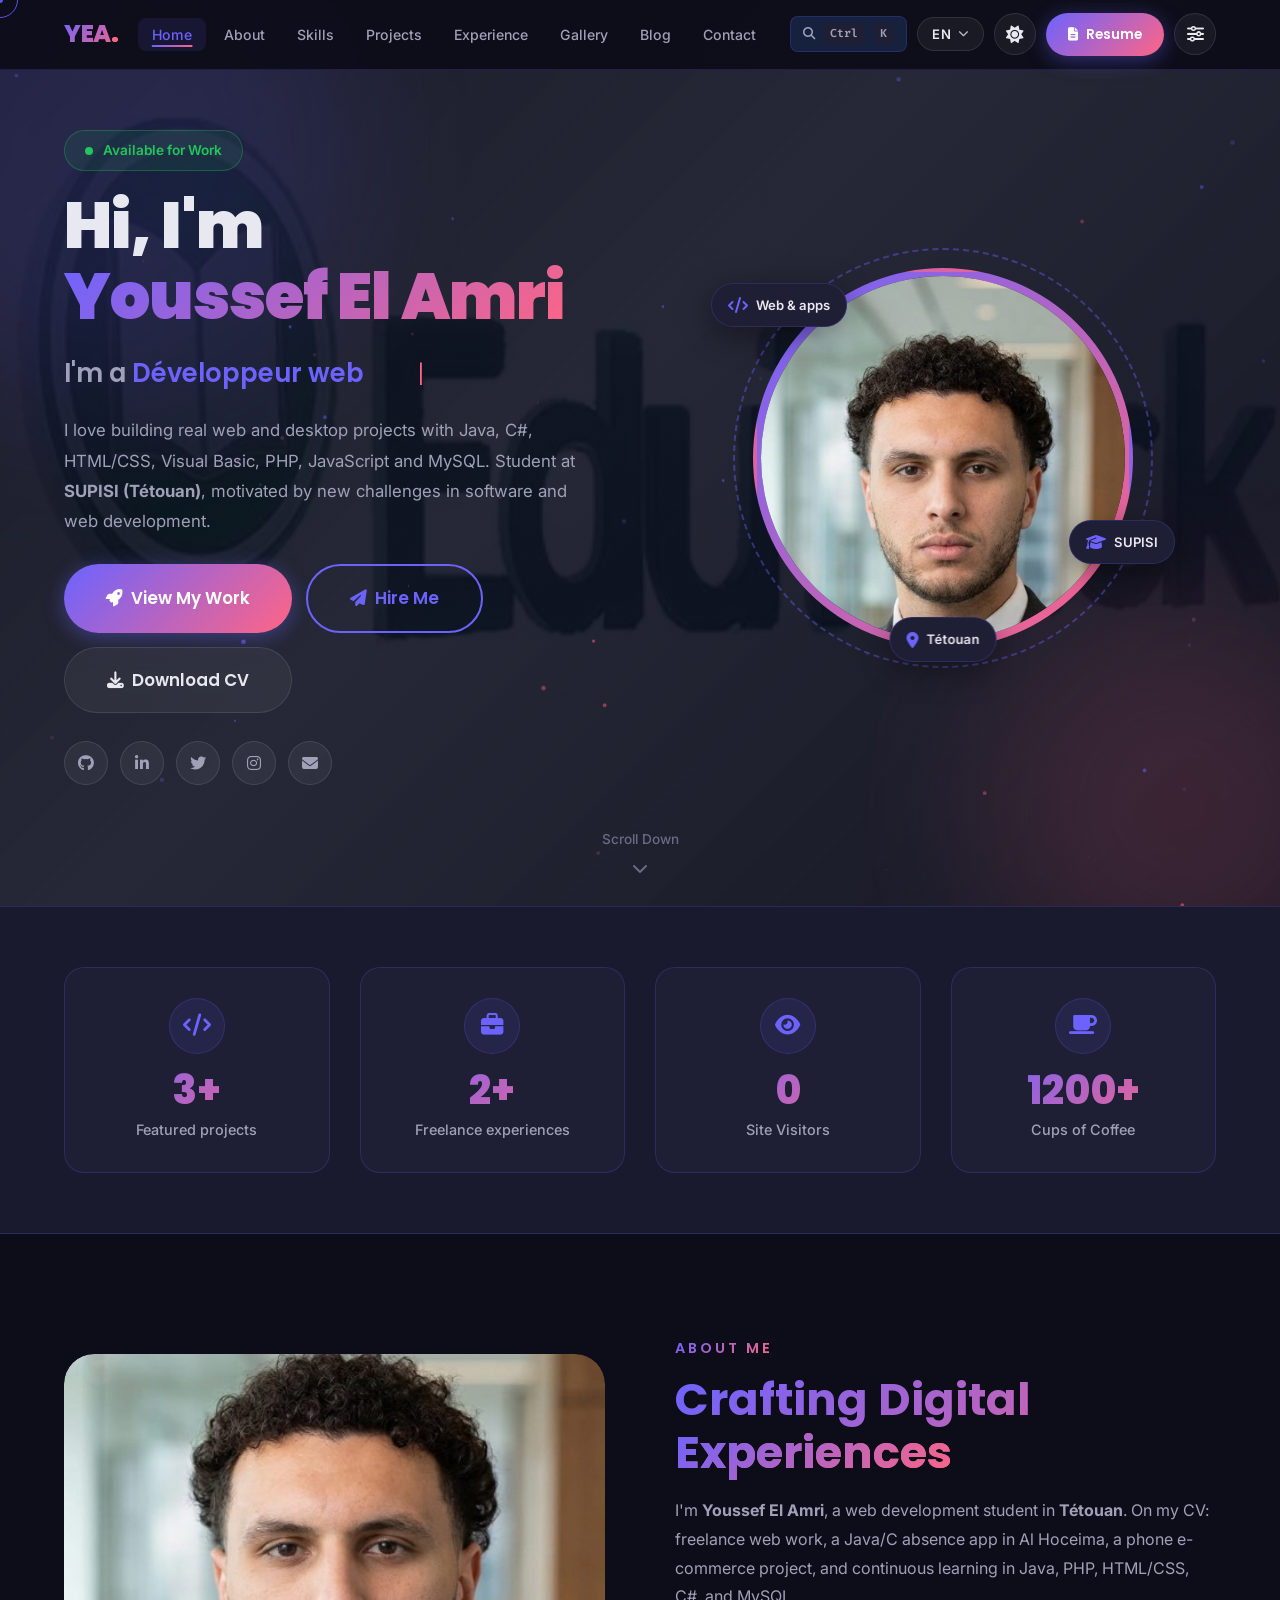
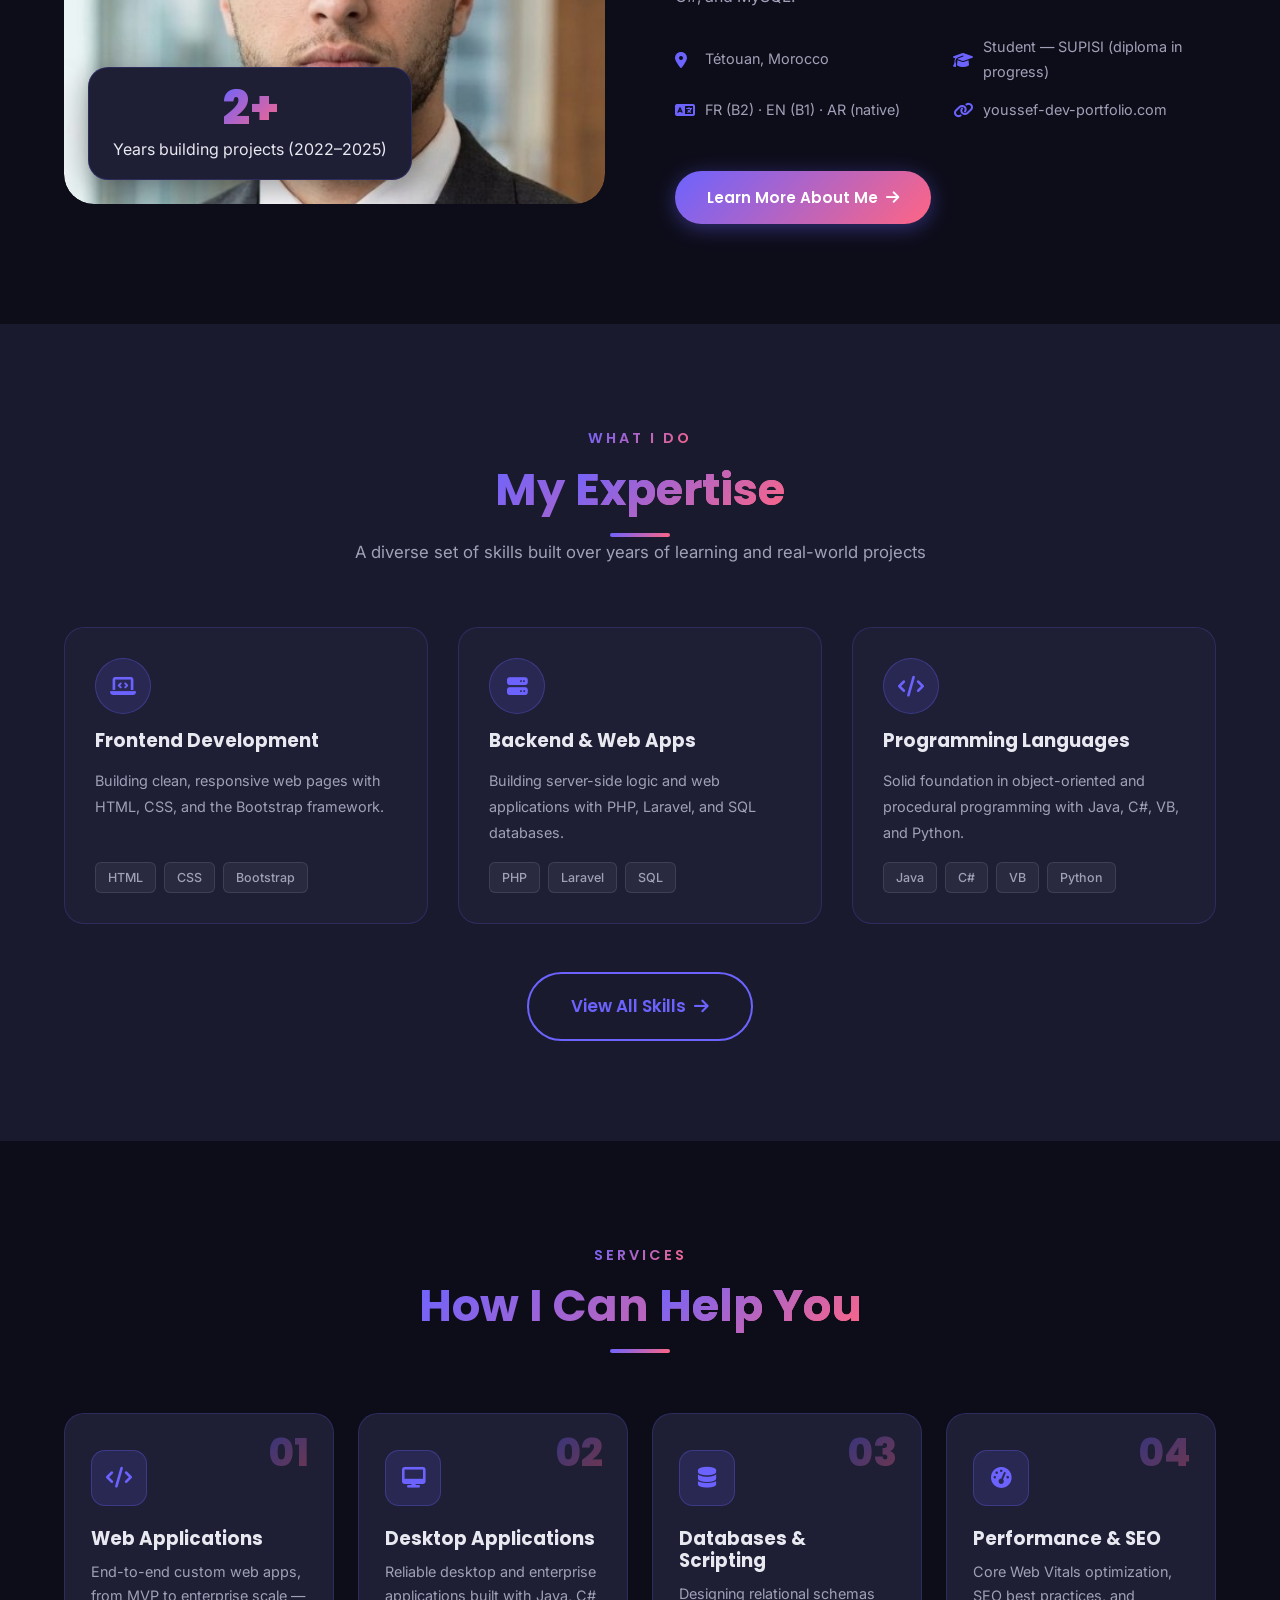
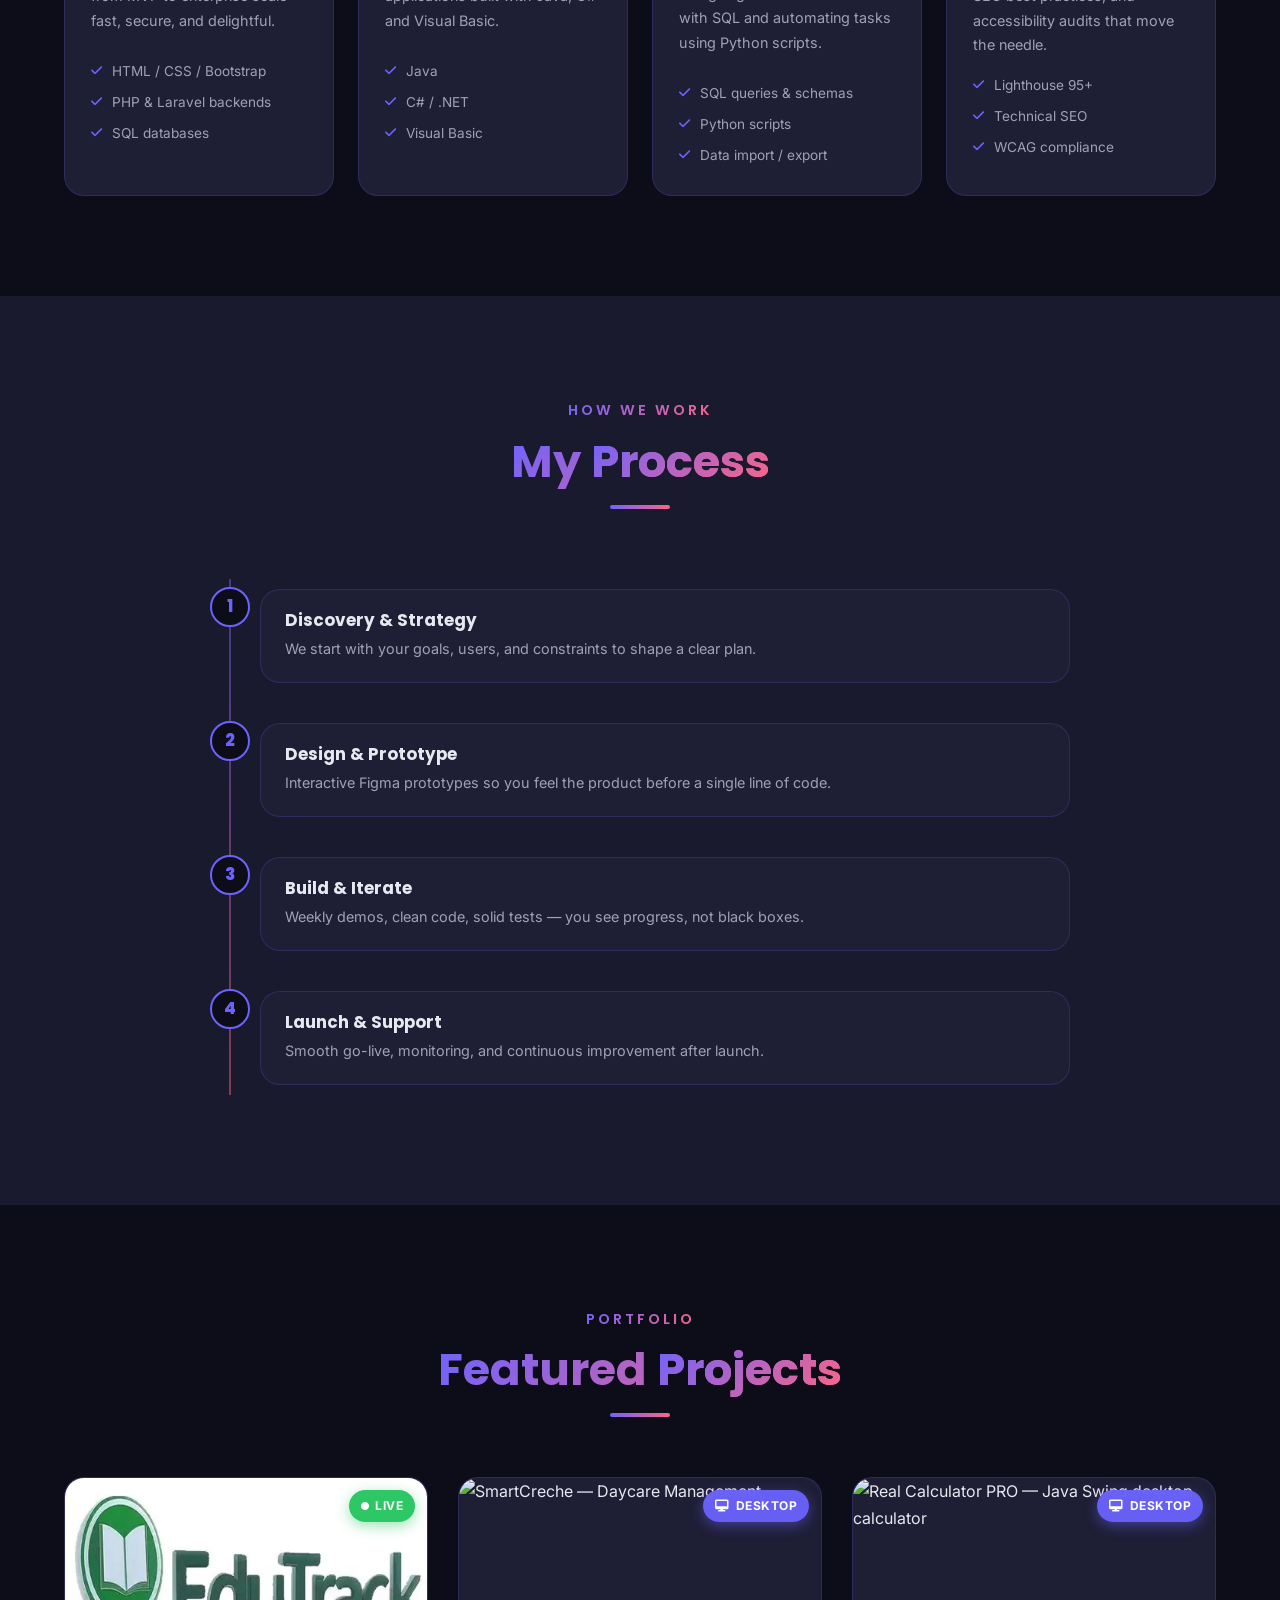
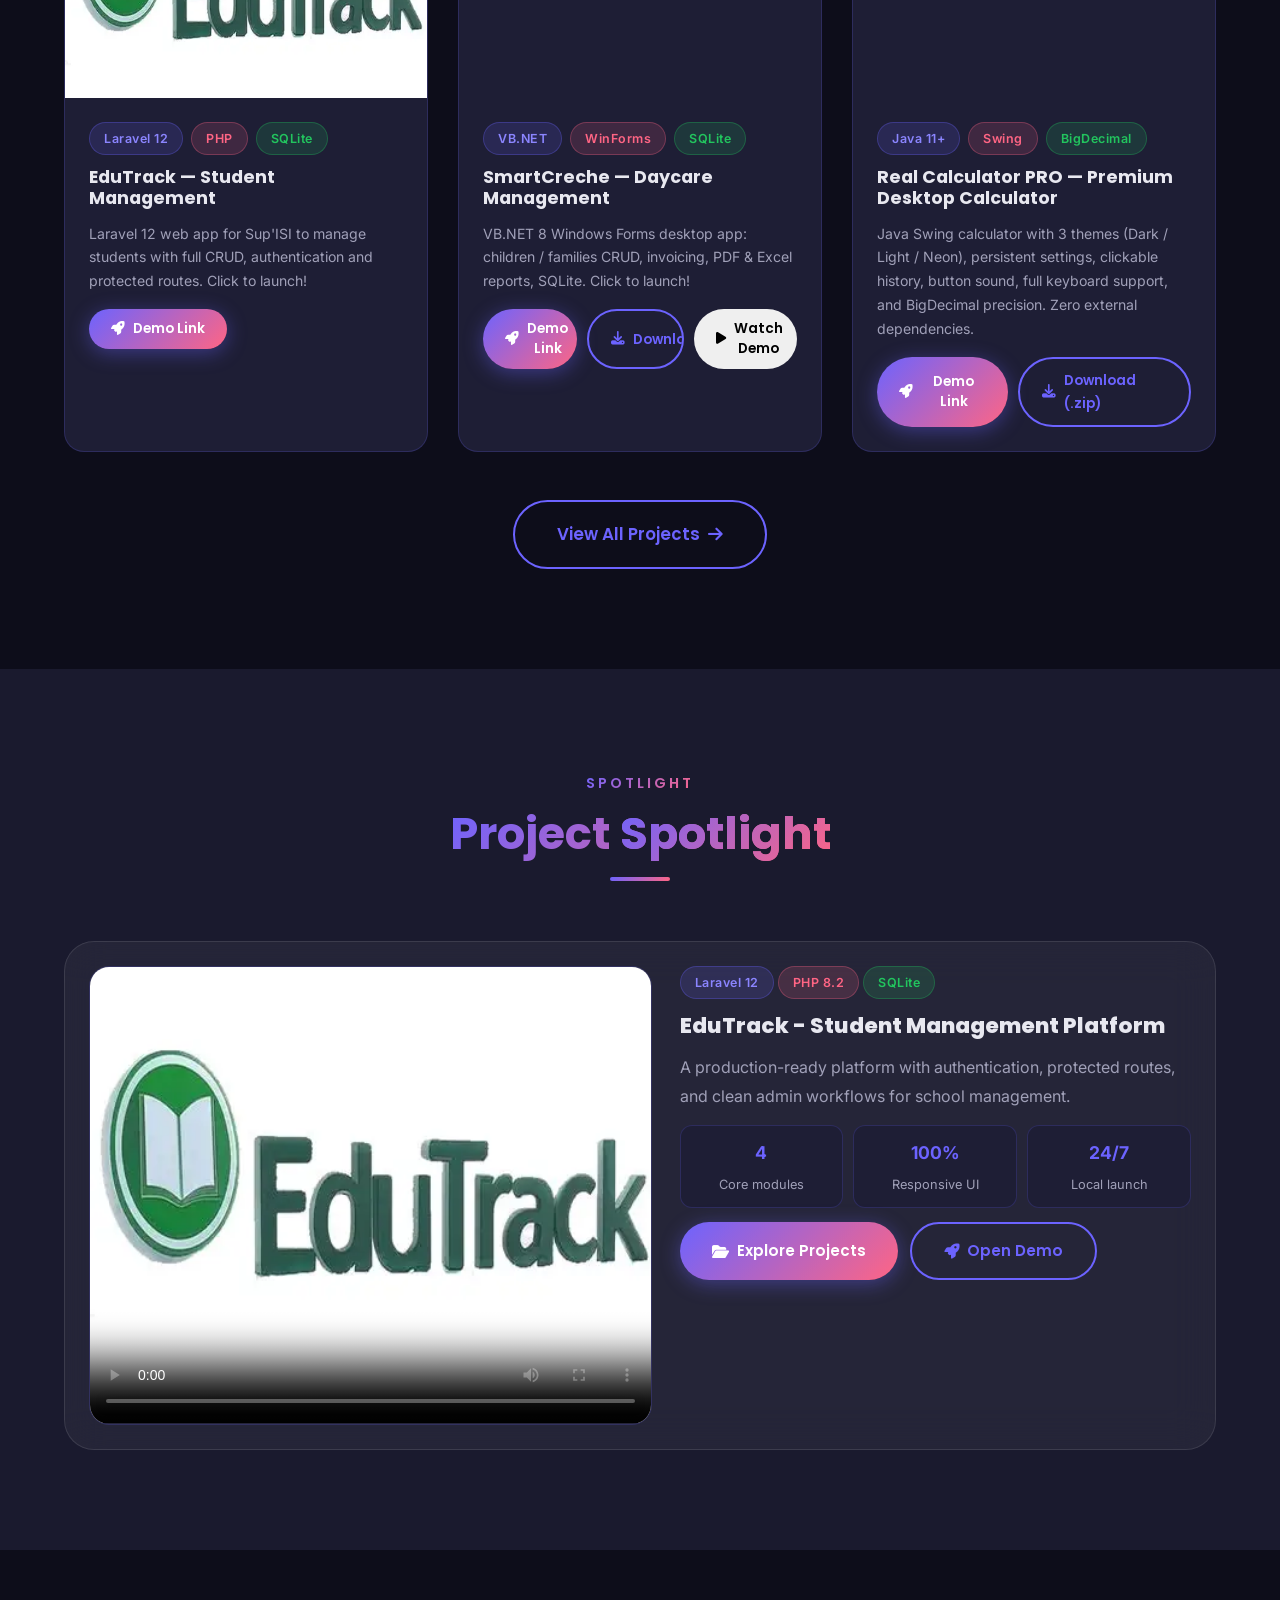
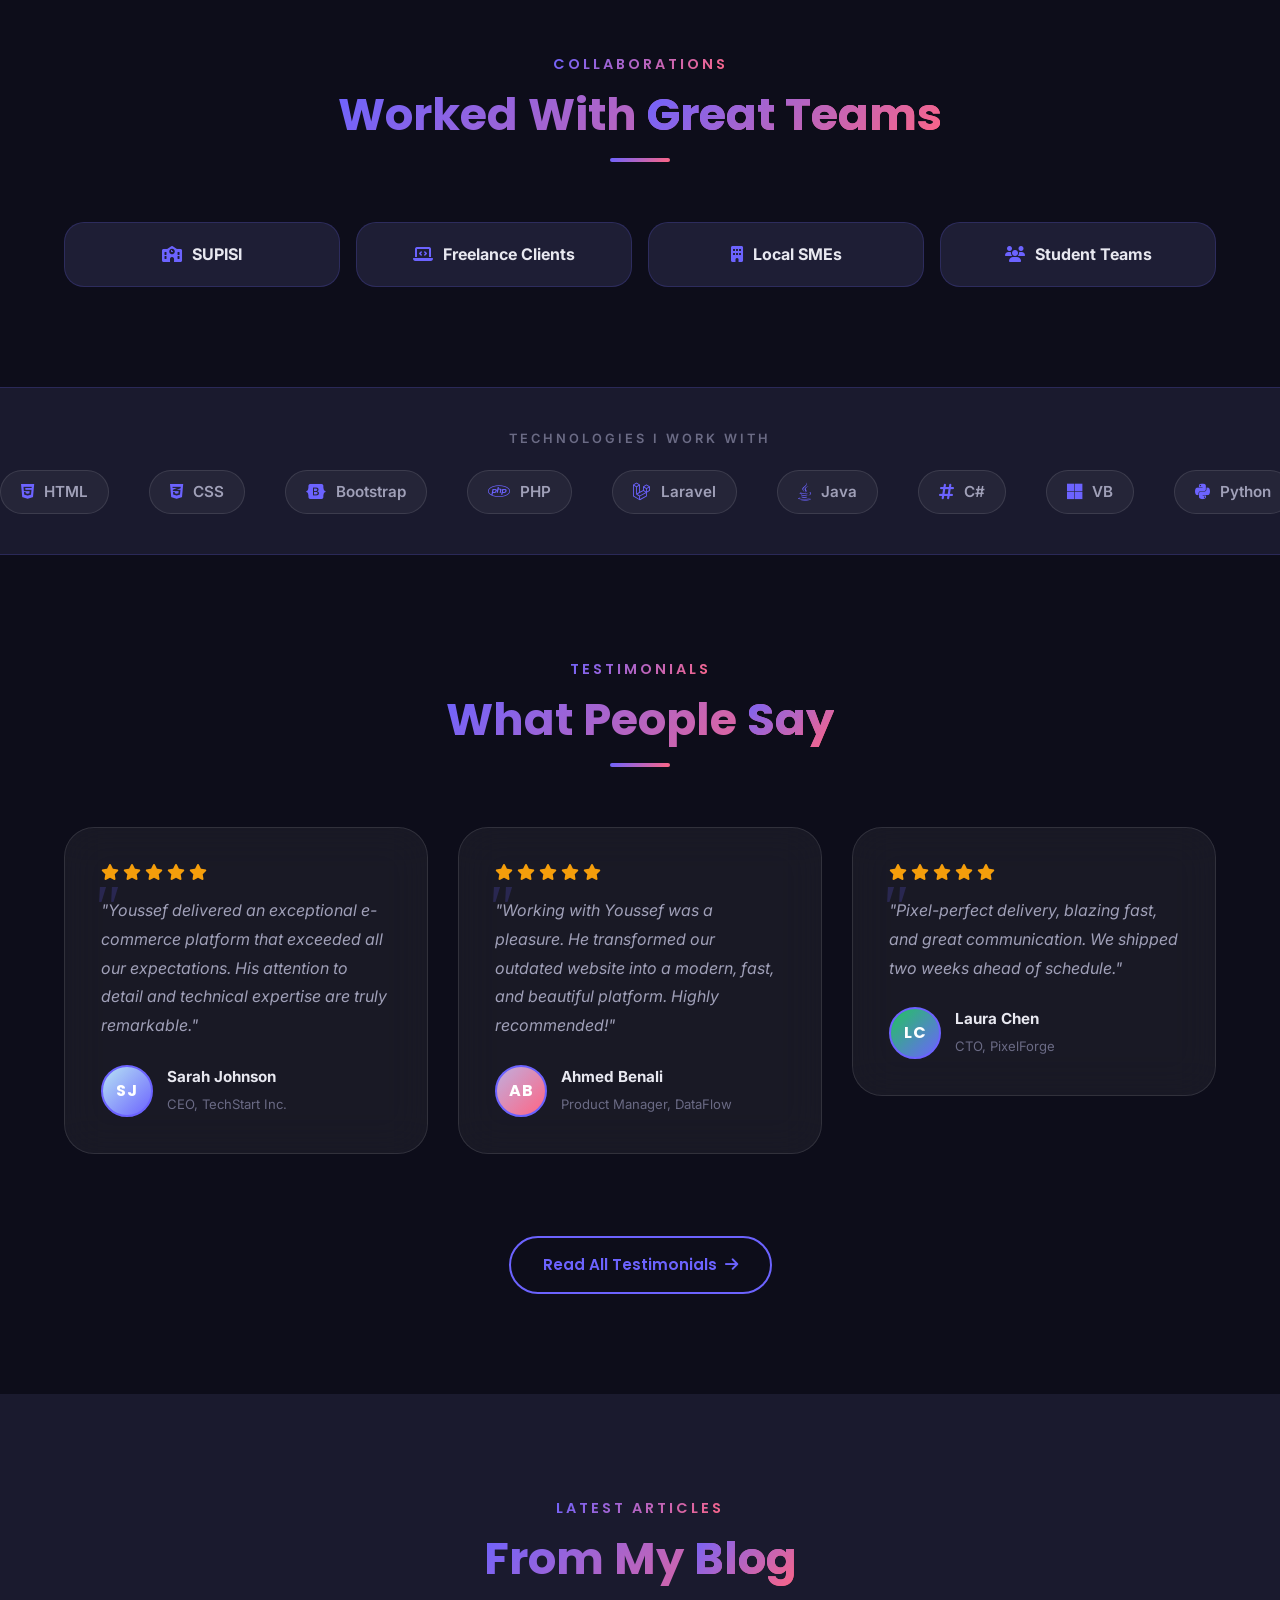
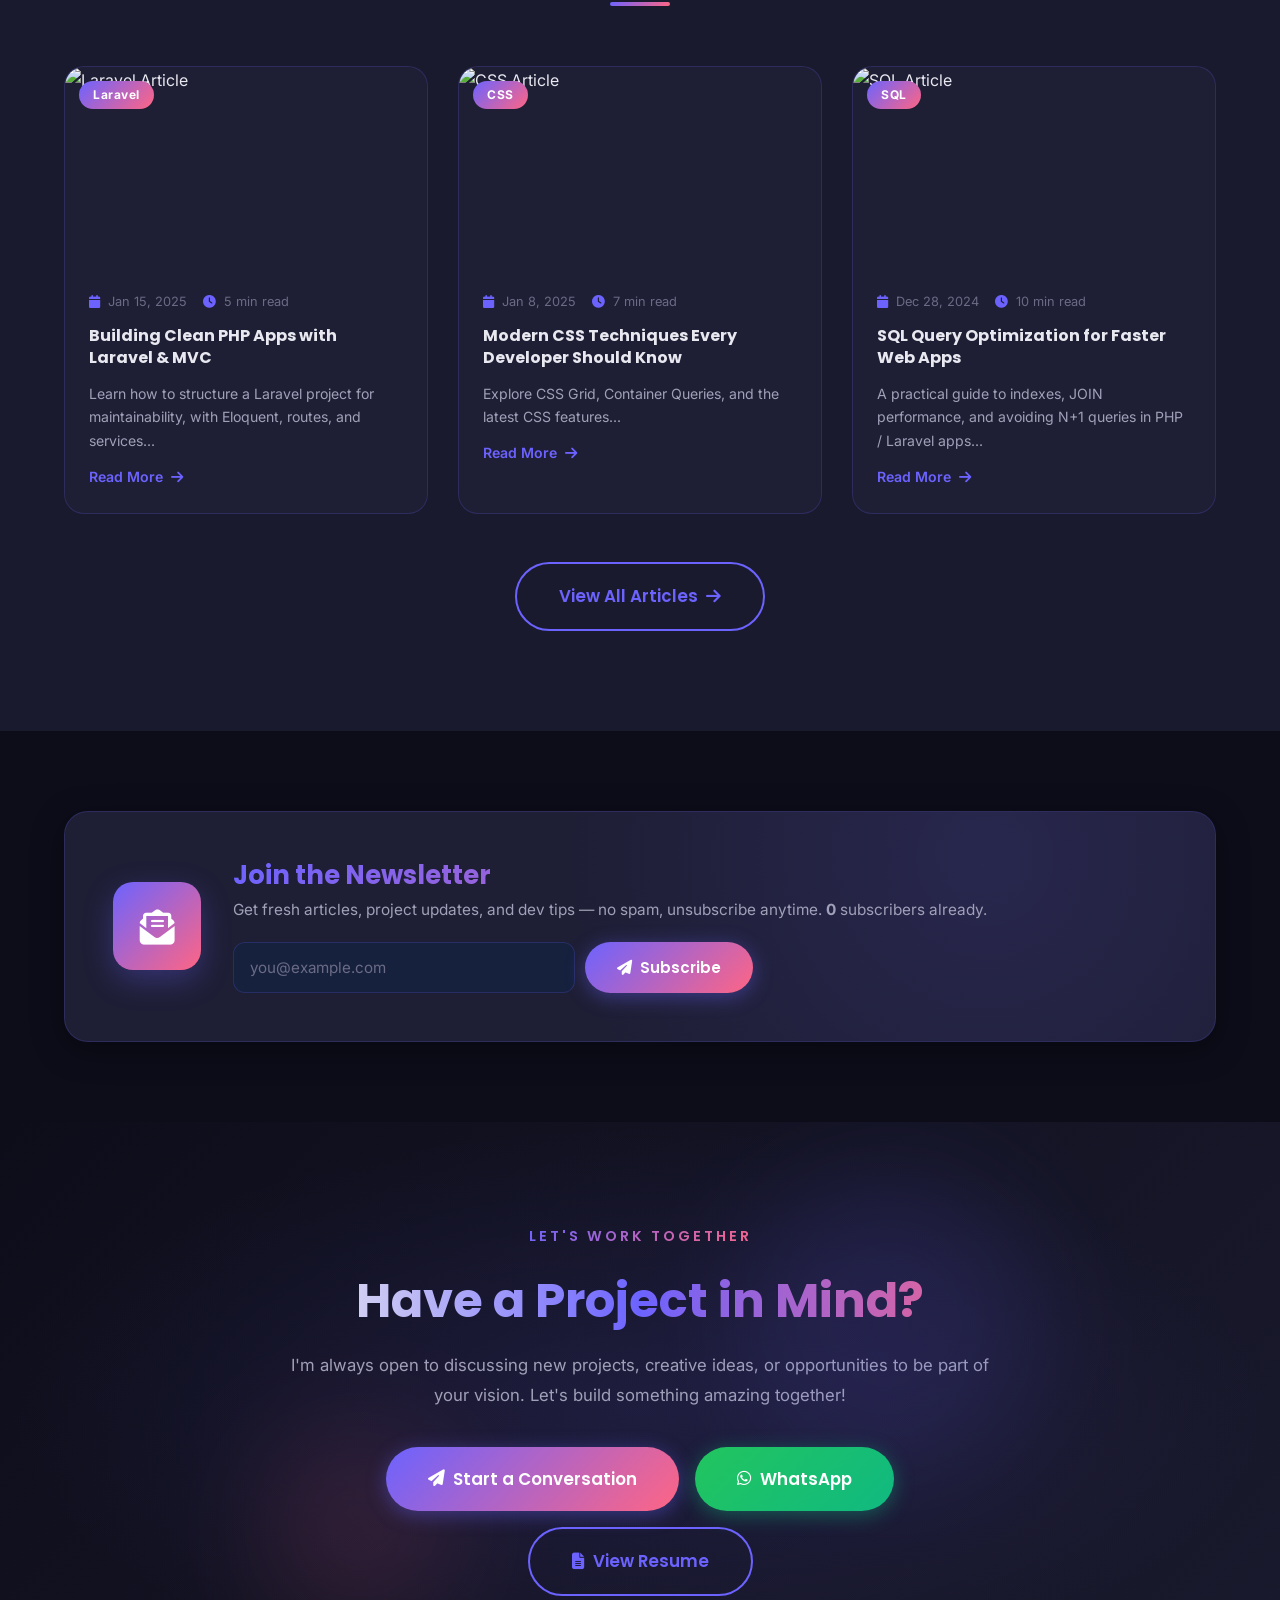
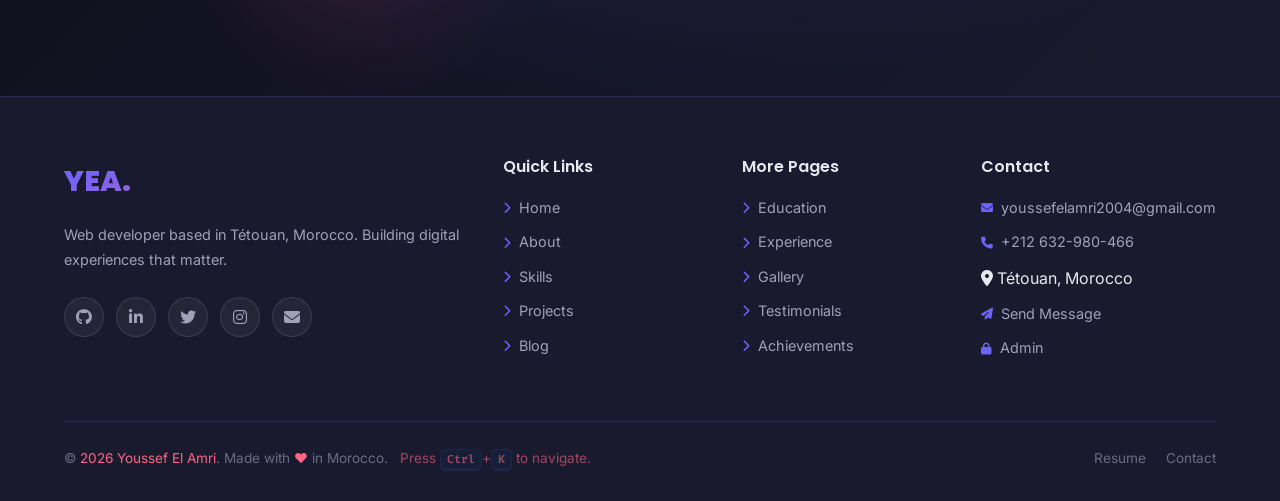
==== index.html @ 6e34f0b6 "Replace launch actions with demo links Made-with: Cursor" ====
﻿<!DOCTYPE html>
<html lang="en" data-theme="dark">
<head>
  <meta charset="UTF-8" />
  <meta name="viewport" content="width=device-width, initial-scale=1.0" />
  <meta name="description" content="Youssef El Amri — Web developer, student at SUPISI (Tétouan). Java, C#, HTML/CSS, VB, PHP, MySQL." />
  <meta name="robots" content="index,follow" />
  <meta name="theme-color" content="#6c63ff" />
  <meta property="og:type" content="website" />
  <meta property="og:title" content="Youssef El Amri — Portfolio" />
  <meta property="og:description" content="Web developer portfolio: web apps, desktop apps, Laravel, Java, C#, and project demos." />
  <meta property="og:image" content="img/edutrack-cover.png" />
  <meta name="twitter:card" content="summary_large_image" />
  <meta name="twitter:title" content="Youssef El Amri — Portfolio" />
  <meta name="twitter:description" content="Web developer portfolio with real projects and live demos." />
  <meta name="twitter:image" content="img/edutrack-cover.png" />
  <title>Youssef El Amri — Portfolio</title>
  <link rel="canonical" href="index.html" />

  <!-- Favicon (inline emoji) -->
  <link rel="icon" type="image/svg+xml" href="data:image/svg+xml,<svg xmlns='http://www.w3.org/2000/svg' viewBox='0 0 100 100'><text y='.9em' font-size='90'>⚡</text></svg>" />

  <!-- Fonts & 3rd-party CSS -->
  <link rel="preconnect" href="https://fonts.googleapis.com" />
  <link rel="preconnect" href="https://fonts.gstatic.com" crossorigin />
  <link href="https://fonts.googleapis.com/css2?family=Poppins:wght@300;400;500;600;700;800;900&family=Inter:wght@300;400;500;600;700&family=Fira+Code:wght@400;500&display=swap" rel="stylesheet" />
  <link rel="stylesheet" href="https://cdnjs.cloudflare.com/ajax/libs/font-awesome/6.5.0/css/all.min.css" />
  <link rel="stylesheet" href="https://cdnjs.cloudflare.com/ajax/libs/aos/2.3.4/aos.css" />
  <link rel="stylesheet" href="https://cdn.jsdelivr.net/npm/swiper@11/swiper-bundle.min.css" />

  <!-- App CSS -->
  <link rel="stylesheet" href="css/global.css?v=6" />
  <link rel="stylesheet" href="css/home.css?v=3" />

  <!-- Early theme/language to avoid flash -->
  <script>
    (function () {
      try {
        var t = localStorage.getItem('portfolio-theme') || 'dark';
        var l = localStorage.getItem('portfolio-lang')  || 'en';
        document.documentElement.setAttribute('data-theme', t);
        document.documentElement.setAttribute('lang', l);
        document.addEventListener('DOMContentLoaded', function () {
          document.body.setAttribute('data-language', l);
        });
      } catch (e) {}
    })();
  </script>
</head>
<body data-language="en">

  <!-- ===== LOADER ===== -->
  <div class="loader" id="loader">
    <div class="loader-logo">YEA</div>
    <div class="loader-bar"><div class="loader-bar-fill"></div></div>
  </div>

  <!-- ===== SCROLL PROGRESS ===== -->
  <div class="scroll-progress" style="position:fixed;top:0;left:0;height:3px;background:var(--gradient-primary);z-index:9999;width:0;transition:width 0.1s linear;"></div>

  <!-- ===== NAVBAR ===== -->
  <nav class="navbar" id="navbar">
    <div class="navbar-container">
      <a href="index.html" class="navbar-logo">YEA<span>.</span></a>

      <ul class="navbar-menu">
        <li><a href="index.html" class="navbar-link active">Home</a></li>
        <li><a href="about.html" class="navbar-link">About</a></li>
        <li><a href="skills.html" class="navbar-link">Skills</a></li>
        <li><a href="projects.html" class="navbar-link">Projects</a></li>
        <li><a href="experience.html" class="navbar-link">Experience</a></li>
        <li><a href="gallery.html" class="navbar-link">Gallery</a></li>
        <li><a href="blog.html" class="navbar-link">Blog</a></li>
        <li><a href="contact.html" class="navbar-link">Contact</a></li>
      </ul>

      <div class="navbar-actions">
        <button class="cmd-hint-btn" onclick="openPalette()" title="Open command palette">
          <i class="fas fa-search"></i>
          <span class="kbd">Ctrl</span><span class="kbd">K</span>
        </button>
        <button class="lang-toggle" title="Toggle Language" aria-label="Toggle Language">FR</button>
        <button class="theme-toggle" title="Toggle Theme" aria-label="Toggle Theme"><i class="fas fa-sun"></i></button>
        <a href="resume.html" class="btn btn-primary btn-sm"><i class="fas fa-file-alt"></i> Resume</a>
        <div class="navbar-hamburger" id="hamburger"><span></span><span></span><span></span></div>
      </div>
    </div>
  </nav>

  <!-- ===== MOBILE MENU ===== -->
  <div class="navbar-mobile" id="mobileMenu">
    <a href="index.html" class="navbar-link active">Home</a>
    <a href="about.html" class="navbar-link">About</a>
    <a href="skills.html" class="navbar-link">Skills</a>
    <a href="projects.html" class="navbar-link">Projects</a>
    <a href="education.html" class="navbar-link">Education</a>
    <a href="experience.html" class="navbar-link">Experience</a>
    <a href="gallery.html" class="navbar-link">Gallery</a>
    <a href="blog.html" class="navbar-link">Blog</a>
    <a href="testimonials.html" class="navbar-link">Testimonials</a>
    <a href="contact.html" class="navbar-link">Contact</a>
    <a href="achievements.html" class="navbar-link">Achievements</a>
    <div class="navbar-mobile-actions">
      <button class="lang-toggle">FR</button>
      <button class="theme-toggle"><i class="fas fa-sun"></i></button>
      <a href="resume.html" class="btn btn-primary btn-sm"><i class="fas fa-file-alt"></i> Resume</a>
    </div>
  </div>

  <!-- ===== HERO ===== -->
  <section class="hero mesh-bg scroll-zoom-scene" id="hero">
    <video class="hero-bg-video" autoplay muted loop playsinline preload="none" poster="img/edutrack-cover.png" aria-hidden="true">
      <source src="videos/299527.mp4" type="video/mp4" />
    </video>
    <div class="hero-bg-overlay" aria-hidden="true"></div>
    <canvas id="particles-canvas"></canvas>
    <div class="blob blob-primary" style="width:500px;height:500px;top:-100px;left:-150px;"></div>
    <div class="blob blob-accent" style="width:400px;height:400px;bottom:-100px;right:-100px;"></div>
    <div class="container">
      <div class="hero-content">
        <div class="hero-text" data-aos="fade-right" data-aos-duration="1000">
          <div class="hero-badge">
            <span class="hero-badge-dot"></span>
            <span data-lang="en">Available for Work</span>
            <span data-lang="fr">Disponible pour travailler</span>
            <span data-lang="es">Disponible para trabajar</span>
          </div>

          <h1 class="hero-name">
            <span data-lang="en">Hi, I'm <br/><span class="gradient-text">Youssef El Amri</span></span>
            <span data-lang="fr">Bonjour, je suis <br/><span class="gradient-text">Youssef El Amri</span></span>
            <span data-lang="es">¡Hola, soy <br/><span class="gradient-text">Youssef El Amri</span></span>
          </h1>

          <div class="hero-typing">
            <span data-lang="en">I'm a </span>
            <span data-lang="fr">Je suis </span>
            <span data-lang="es">Soy </span>
            <span class="typing-text" data-words='["Web developer","Développeur web","Desarrollador web","Java &amp; PHP dev"]'></span>
            <span class="typing-cursor">|</span>
          </div>

          <p class="hero-desc" data-lang="en">
            I love building real web and desktop projects with Java, C#, HTML/CSS, Visual Basic, PHP, JavaScript
            and MySQL. Student at <strong>SUPISI (Tétouan)</strong>, motivated by new challenges in software
            and web development.
          </p>
          <p class="hero-desc" data-lang="fr">
            Développeur passionné par la création d'applications et les technologies web, compétent en Java, C#,
            HTML/CSS et Visual Basic. <strong>Étudiant à la SUPISI (Tétouan)</strong>, motivé par les défis
            techniques et par des projets concrets.
          </p>
          <p class="hero-desc" data-lang="es">
            Me gusta programar con Java, C#, HTML/CSS, Visual Basic, PHP, JavaScript y MySQL. <strong>Estudiante
            en la SUPISI (Tétouan)</strong>, con ganas de seguir aprendiendo y construir proyectos reales.
          </p>

          <div class="hero-cta">
            <a href="projects.html" class="btn btn-primary btn-lg">
              <i class="fas fa-rocket"></i>
              <span data-lang="en">View My Work</span>
              <span data-lang="fr">Voir mes projets</span>
              <span data-lang="es">Ver mi trabajo</span>
            </a>
            <a href="contact.html" class="btn btn-outline btn-lg">
              <i class="fas fa-paper-plane"></i>
              <span data-lang="en">Hire Me</span>
              <span data-lang="fr">Engagez-moi</span>
              <span data-lang="es">Contrátame</span>
            </a>
            <a href="assets/resume/resume.jpg" download class="btn btn-ghost btn-lg">
              <i class="fas fa-download"></i>
              <span data-lang="en">Download CV</span>
              <span data-lang="fr">Télécharger CV</span>
              <span data-lang="es">Descargar CV</span>
            </a>
          </div>

          <div class="hero-social">
            <a href="https://github.com/Youssef-890" target="_blank" rel="noopener" class="hero-social-link" data-tooltip="GitHub"><i class="fab fa-github"></i></a>
            <a href="https://linkedin.com/in/youssefElamri" target="_blank" rel="noopener" class="hero-social-link" data-tooltip="LinkedIn"><i class="fab fa-linkedin-in"></i></a>
            <a href="https://twitter.com/youssefElamri" target="_blank" rel="noopener" class="hero-social-link" data-tooltip="Twitter"><i class="fab fa-twitter"></i></a>
            <a href="https://www.instagram.com/youssef_elamri__/" target="_blank" rel="noopener noreferrer" class="hero-social-link" data-tooltip="Instagram"><i class="fab fa-instagram"></i></a>
            <a href="#" data-copy="youssefelamri2004@gmail.com" class="hero-social-link" data-tooltip="Copy email"><i class="fas fa-envelope"></i></a>
          </div>
        </div>

        <div class="hero-image" data-aos="fade-left" data-aos-duration="1000" data-aos-delay="200">
          <div class="hero-img-wrapper">
            <div class="hero-img-ring"></div>
            <div class="hero-img-container">
              <img class="hero-img" src="img/youssef-elamri-profile.png" width="400" height="400" alt="Youssef El Amri" fetchpriority="high" />
            </div>
            <div class="hero-float-badge badge-1"><i class="fas fa-code"></i><span>Web &amp; apps</span></div>
            <div class="hero-float-badge badge-2"><i class="fas fa-graduation-cap"></i><span>SUPISI</span></div>
            <div class="hero-float-badge badge-3"><i class="fas fa-map-marker-alt"></i><span>Tétouan</span></div>
          </div>
        </div>
      </div>

      <div class="hero-scroll">
        <a href="#stats" class="hero-scroll-btn">
          <span data-lang="en">Scroll Down</span>
          <span data-lang="fr">Défiler vers le bas</span>
          <span data-lang="es">Desliza hacia abajo</span>
          <i class="fas fa-chevron-down"></i>
        </a>
      </div>
    </div>
  </section>

  <!-- ===== STATS ===== -->
  <section class="stats-section" id="stats">
    <div class="container">
      <div class="stats-grid">
        <div class="stat-card" data-aos="fade-up" data-aos-delay="0">
          <div class="stat-icon"><i class="fas fa-code"></i></div>
          <div class="stat-number"><span class="counter" data-target="3">0</span>+</div>
          <div class="stat-label" data-lang="en">Featured projects</div>
          <div class="stat-label" data-lang="fr">Projets mis en avant</div>
          <div class="stat-label" data-lang="es">Proyectos destacados</div>
        </div>
        <div class="stat-card" data-aos="fade-up" data-aos-delay="100">
          <div class="stat-icon"><i class="fas fa-briefcase"></i></div>
          <div class="stat-number"><span class="counter" data-target="2">0</span>+</div>
          <div class="stat-label" data-lang="en">Freelance experiences</div>
          <div class="stat-label" data-lang="fr">Expériences freelance</div>
          <div class="stat-label" data-lang="es">Experiencias freelance</div>
        </div>
        <div class="stat-card" data-aos="fade-up" data-aos-delay="200">
          <div class="stat-icon"><i class="fas fa-eye"></i></div>
          <div class="stat-number"><span data-visitors="total">0</span></div>
          <div class="stat-label" data-lang="en">Site Visitors</div>
          <div class="stat-label" data-lang="fr">Visiteurs du site</div>
          <div class="stat-label" data-lang="es">Visitantes del sitio</div>
        </div>
        <div class="stat-card" data-aos="fade-up" data-aos-delay="300">
          <div class="stat-icon"><i class="fas fa-coffee"></i></div>
          <div class="stat-number"><span class="counter" data-target="1200">0</span>+</div>
          <div class="stat-label" data-lang="en">Cups of Coffee</div>
          <div class="stat-label" data-lang="fr">Tasses de café</div>
          <div class="stat-label" data-lang="es">Tazas de café</div>
        </div>
      </div>
    </div>
  </section>

  <!-- ===== ABOUT PREVIEW ===== -->
  <section class="section about-preview" id="about-preview">
    <div class="container">
      <div class="about-preview-grid">
        <div class="about-preview-img" data-aos="fade-right">
          <div class="about-img-frame">
            <img src="img/youssef-elamri-profile.png" alt="Youssef El Amri" loading="lazy" />
            <div class="about-img-overlay">
              <div class="about-img-badge">
                <span class="number-highlight">2+</span>
                <span data-lang="en">Years building projects (2022–2025)</span>
                <span data-lang="fr">Années de projets (2022–2025)</span>
                <span data-lang="es">Años de proyectos (2022–2025)</span>
              </div>
            </div>
          </div>
        </div>
        <div class="about-preview-text" data-aos="fade-left">
          <div class="section-tag" data-lang="en">About Me</div>
          <div class="section-tag" data-lang="fr">À propos</div>
          <div class="section-tag" data-lang="es">Sobre mí</div>
          <h2 class="section-title">
            <span data-lang="en">Crafting Digital <span>Experiences</span></span>
            <span data-lang="fr">Créer des expériences <span>numériques</span></span>
            <span data-lang="es">Creando experiencias <span>digitales</span></span>
          </h2>
          <p data-lang="en">
            I'm <strong>Youssef El Amri</strong>, a web development student in <strong>Tétouan</strong>.
            On my CV: freelance web work, a Java/C absence app in Al Hoceima, a phone e-commerce project, and
            continuous learning in Java, PHP, HTML/CSS, C#, and MySQL.
          </p>
          <p data-lang="fr">
            Je suis <strong>Youssef El Amri</strong>, étudiant en développement web à <strong>Tétouan</strong>.
            Côté CV : travail freelance, application de gestion d'absences
            (Java / C) à Al Hoceima, site e-commerce, et spécialisation en Java, PHP, HTML/CSS, C# et MySQL.
          </p>
          <p data-lang="es">
            Soy <strong>Youssef El Amri</strong>, estudiante de desarrollo web en <strong>Tétouan</strong>.
            En el CV: freelance, app de ausencias (Java / C) en Al Hoceima, proyecto
            e-commerce, y foco en Java, PHP, HTML/CSS, C# y MySQL.
          </p>
          <div class="about-quick-info">
            <div class="quick-info-item"><i class="fas fa-map-marker-alt"></i><span data-lang="en">Tétouan, Morocco</span><span data-lang="fr">Tétouan, Maroc</span><span data-lang="es">Tétouan, Marruecos</span></div>
            <div class="quick-info-item"><i class="fas fa-graduation-cap"></i><span data-lang="en">Student — SUPISI (diploma in progress)</span><span data-lang="fr">Étudiant — SUPISI (diplôme en cours)</span><span data-lang="es">Estudiante — SUPISI (en curso)</span></div>
            <div class="quick-info-item"><i class="fas fa-language"></i><span>FR (B2) · EN (B1) · AR (native)</span></div>
            <div class="quick-info-item"><i class="fas fa-link"></i><a href="https://www.youssef-dev-portfolio.com" target="_blank" rel="noopener" style="color:inherit;">youssef-dev-portfolio.com</a></div>
          </div>
          <a href="about.html" class="btn btn-primary mt-3">
            <span data-lang="en">Learn More About Me</span>
            <span data-lang="fr">En savoir plus</span>
            <span data-lang="es">Conóceme mejor</span>
            <i class="fas fa-arrow-right"></i>
          </a>
        </div>
      </div>
    </div>
  </section>

  <!-- ===== SKILLS PREVIEW ===== -->
  <section class="section skills-preview bg-alt" id="skills-preview">
    <div class="container">
      <div class="section-header" data-aos="fade-up">
        <div class="section-tag" data-lang="en">What I Do</div>
        <div class="section-tag" data-lang="fr">Ce que je fais</div>
        <div class="section-tag" data-lang="es">Lo que hago</div>
        <h2 class="section-title">
          <span data-lang="en">My <span>Expertise</span></span>
          <span data-lang="fr">Mon <span>expertise</span></span>
          <span data-lang="es">Mi <span>experiencia</span></span>
        </h2>
        <div class="section-divider"></div>
        <p class="section-subtitle" data-lang="en">A diverse set of skills built over years of learning and real-world projects</p>
        <p class="section-subtitle" data-lang="fr">Un ensemble de compétences variées acquises au fil des années</p>
        <p class="section-subtitle" data-lang="es">Un conjunto diverso de habilidades construido con años de aprendizaje y proyectos reales</p>
      </div>
      <div class="skills-cards grid-3">
        <div class="skill-service-card card tilt-card gradient-border" data-aos="fade-up" data-aos-delay="0">
          <div class="icon-circle"><i class="fas fa-laptop-code"></i></div>
          <h3 data-lang="en">Frontend Development</h3>
          <h3 data-lang="fr">Développement Frontend</h3>
          <h3 data-lang="es">Desarrollo Frontend</h3>
          <p data-lang="en">Building clean, responsive web pages with HTML, CSS, and the Bootstrap framework.</p>
          <p data-lang="fr">Création de pages web claires et responsives avec HTML, CSS et le framework Bootstrap.</p>
          <p data-lang="es">Creación de páginas web limpias y responsivas con HTML, CSS y el framework Bootstrap.</p>
          <div class="skill-tags"><span class="tag">HTML</span><span class="tag">CSS</span><span class="tag">Bootstrap</span></div>
        </div>
        <div class="skill-service-card card tilt-card gradient-border" data-aos="fade-up" data-aos-delay="100">
          <div class="icon-circle"><i class="fas fa-server"></i></div>
          <h3 data-lang="en">Backend &amp; Web Apps</h3>
          <h3 data-lang="fr">Backend &amp; Applications Web</h3>
          <h3 data-lang="es">Backend y Aplicaciones Web</h3>
          <p data-lang="en">Building server-side logic and web applications with PHP, Laravel, and SQL databases.</p>
          <p data-lang="fr">Développement de la logique serveur et d'applications web avec PHP, Laravel et bases de données SQL.</p>
          <p data-lang="es">Desarrollo de la lógica del servidor y aplicaciones web con PHP, Laravel y bases de datos SQL.</p>
          <div class="skill-tags"><span class="tag">PHP</span><span class="tag">Laravel</span><span class="tag">SQL</span></div>
        </div>
        <div class="skill-service-card card tilt-card gradient-border" data-aos="fade-up" data-aos-delay="200">
          <div class="icon-circle"><i class="fas fa-code"></i></div>
          <h3 data-lang="en">Programming Languages</h3>
          <h3 data-lang="fr">Langages de programmation</h3>
          <h3 data-lang="es">Lenguajes de programación</h3>
          <p data-lang="en">Solid foundation in object-oriented and procedural programming with Java, C#, VB, and Python.</p>
          <p data-lang="fr">Bonnes bases en programmation orientée objet et procédurale avec Java, C#, VB et Python.</p>
          <p data-lang="es">Sólida base en programación orientada a objetos y procedimental con Java, C#, VB y Python.</p>
          <div class="skill-tags"><span class="tag">Java</span><span class="tag">C#</span><span class="tag">VB</span><span class="tag">Python</span></div>
        </div>
      </div>
      <div class="text-center mt-5" data-aos="fade-up">
        <a href="skills.html" class="btn btn-outline btn-lg">
          <span data-lang="en">View All Skills</span>
          <span data-lang="fr">Voir toutes les compétences</span>
          <span data-lang="es">Ver todas las habilidades</span>
          <i class="fas fa-arrow-right"></i>
        </a>
      </div>
    </div>
  </section>

  <!-- ===== SERVICES ===== -->
  <section class="section services-section" id="services">
    <div class="container">
      <div class="section-header" data-aos="fade-up">
        <div class="section-tag" data-lang="en">Services</div>
        <div class="section-tag" data-lang="fr">Services</div>
        <div class="section-tag" data-lang="es">Servicios</div>
        <h2 class="section-title">
          <span data-lang="en">How I Can <span>Help You</span></span>
          <span data-lang="fr">Comment je peux <span>vous aider</span></span>
          <span data-lang="es">Cómo puedo <span>ayudarte</span></span>
        </h2>
        <div class="section-divider"></div>
      </div>

      <div class="services-grid">
        <article class="service-card" data-aos="fade-up" data-aos-delay="0">
          <div class="service-num">01</div>
          <div class="service-icon"><i class="fas fa-code"></i></div>
          <h3 data-lang="en">Web Applications</h3>
          <h3 data-lang="fr">Applications Web</h3>
          <h3 data-lang="es">Aplicaciones Web</h3>
          <p data-lang="en">End-to-end custom web apps, from MVP to enterprise scale — fast, secure, and delightful.</p>
          <p data-lang="fr">Applications web sur mesure, du MVP à l'échelle entreprise — rapides, sûres et agréables.</p>
          <p data-lang="es">Aplicaciones web a medida, de MVP a escala empresarial — rápidas, seguras y agradables.</p>
          <ul class="service-list">
            <li><i class="fas fa-check"></i> HTML / CSS / Bootstrap</li>
            <li><i class="fas fa-check"></i> PHP &amp; Laravel backends</li>
            <li><i class="fas fa-check"></i> SQL databases</li>
          </ul>
        </article>

        <article class="service-card" data-aos="fade-up" data-aos-delay="100">
          <div class="service-num">02</div>
          <div class="service-icon"><i class="fas fa-desktop"></i></div>
          <h3 data-lang="en">Desktop Applications</h3>
          <h3 data-lang="fr">Applications de bureau</h3>
          <h3 data-lang="es">Aplicaciones de escritorio</h3>
          <p data-lang="en">Reliable desktop and enterprise applications built with Java, C# and Visual Basic.</p>
          <p data-lang="fr">Applications de bureau et d'entreprise fiables avec Java, C# et Visual Basic.</p>
          <p data-lang="es">Aplicaciones de escritorio y empresariales confiables con Java, C# y Visual Basic.</p>
          <ul class="service-list">
            <li><i class="fas fa-check"></i> Java</li>
            <li><i class="fas fa-check"></i> C# / .NET</li>
            <li><i class="fas fa-check"></i> Visual Basic</li>
          </ul>
        </article>

        <article class="service-card" data-aos="fade-up" data-aos-delay="200">
          <div class="service-num">03</div>
          <div class="service-icon"><i class="fas fa-database"></i></div>
          <h3 data-lang="en">Databases &amp; Scripting</h3>
          <h3 data-lang="fr">Bases de données &amp; Scripts</h3>
          <h3 data-lang="es">Bases de datos y Scripting</h3>
          <p data-lang="en">Designing relational schemas with SQL and automating tasks using Python scripts.</p>
          <p data-lang="fr">Conception de schémas relationnels en SQL et automatisation de tâches avec Python.</p>
          <p data-lang="es">Diseño de esquemas relacionales con SQL y automatización de tareas con Python.</p>
          <ul class="service-list">
            <li><i class="fas fa-check"></i> SQL queries &amp; schemas</li>
            <li><i class="fas fa-check"></i> Python scripts</li>
            <li><i class="fas fa-check"></i> Data import / export</li>
          </ul>
        </article>

        <article class="service-card" data-aos="fade-up" data-aos-delay="300">
          <div class="service-num">04</div>
          <div class="service-icon"><i class="fas fa-gauge-high"></i></div>
          <h3 data-lang="en">Performance &amp; SEO</h3>
          <h3 data-lang="fr">Performance &amp; SEO</h3>
          <h3 data-lang="es">Rendimiento &amp; SEO</h3>
          <p data-lang="en">Core Web Vitals optimization, SEO best practices, and accessibility audits that move the needle.</p>
          <p data-lang="fr">Optimisation des Core Web Vitals, SEO et audits d'accessibilité qui changent la donne.</p>
          <p data-lang="es">Optimización de Core Web Vitals, SEO y auditorías de accesibilidad que marcan la diferencia.</p>
          <ul class="service-list">
            <li><i class="fas fa-check"></i> Lighthouse 95+</li>
            <li><i class="fas fa-check"></i> Technical SEO</li>
            <li><i class="fas fa-check"></i> WCAG compliance</li>
          </ul>
        </article>
      </div>
    </div>
  </section>

  <!-- ===== PROCESS TIMELINE ===== -->
  <section class="section process-section bg-alt" id="process">
    <div class="container">
      <div class="section-header" data-aos="fade-up">
        <div class="section-tag" data-lang="en">How We Work</div>
        <div class="section-tag" data-lang="fr">Ma méthode</div>
        <div class="section-tag" data-lang="es">Cómo trabajamos</div>
        <h2 class="section-title">
          <span data-lang="en">My <span>Process</span></span>
          <span data-lang="fr">Mon <span>processus</span></span>
          <span data-lang="es">Mi <span>proceso</span></span>
        </h2>
        <div class="section-divider"></div>
      </div>

      <div class="process-timeline">
        <div class="process-step" data-aos="fade-up">
          <div class="process-step-num">1</div>
          <div class="process-step-body">
            <h4 data-lang="en">Discovery &amp; Strategy</h4>
            <h4 data-lang="fr">Découverte &amp; stratégie</h4>
            <h4 data-lang="es">Descubrimiento &amp; estrategia</h4>
            <p data-lang="en">We start with your goals, users, and constraints to shape a clear plan.</p>
            <p data-lang="fr">Nous partons de vos objectifs, utilisateurs et contraintes pour un plan clair.</p>
            <p data-lang="es">Partimos de tus objetivos, usuarios y restricciones para definir un plan claro.</p>
          </div>
        </div>
        <div class="process-step" data-aos="fade-up" data-aos-delay="100">
          <div class="process-step-num">2</div>
          <div class="process-step-body">
            <h4 data-lang="en">Design &amp; Prototype</h4>
            <h4 data-lang="fr">Design &amp; prototype</h4>
            <h4 data-lang="es">Diseño &amp; prototipo</h4>
            <p data-lang="en">Interactive Figma prototypes so you feel the product before a single line of code.</p>
            <p data-lang="fr">Prototypes Figma interactifs pour ressentir le produit avant toute ligne de code.</p>
            <p data-lang="es">Prototipos interactivos en Figma para sentir el producto antes de escribir una línea de código.</p>
          </div>
        </div>
        <div class="process-step" data-aos="fade-up" data-aos-delay="200">
          <div class="process-step-num">3</div>
          <div class="process-step-body">
            <h4 data-lang="en">Build &amp; Iterate</h4>
            <h4 data-lang="fr">Développement &amp; itération</h4>
            <h4 data-lang="es">Desarrollo &amp; iteración</h4>
            <p data-lang="en">Weekly demos, clean code, solid tests — you see progress, not black boxes.</p>
            <p data-lang="fr">Démos hebdomadaires, code propre, tests solides — visibilité totale.</p>
            <p data-lang="es">Demos semanales, código limpio, pruebas sólidas — ves el progreso, no cajas negras.</p>
          </div>
        </div>
        <div class="process-step" data-aos="fade-up" data-aos-delay="300">
          <div class="process-step-num">4</div>
          <div class="process-step-body">
            <h4 data-lang="en">Launch &amp; Support</h4>
            <h4 data-lang="fr">Lancement &amp; support</h4>
            <h4 data-lang="es">Lanzamiento &amp; soporte</h4>
            <p data-lang="en">Smooth go-live, monitoring, and continuous improvement after launch.</p>
            <p data-lang="fr">Mise en production fluide, monitoring et amélioration continue après le lancement.</p>
            <p data-lang="es">Puesta en producción fluida, monitoreo y mejora continua tras el lanzamiento.</p>
          </div>
        </div>
      </div>
    </div>
  </section>

  <!-- ===== FEATURED PROJECTS ===== -->
  <section class="section featured-projects" id="featured-projects">
    <div class="container">
      <div class="section-header" data-aos="fade-up">
        <div class="section-tag" data-lang="en">Portfolio</div>
        <div class="section-tag" data-lang="fr">Portfolio</div>
        <div class="section-tag" data-lang="es">Portafolio</div>
        <h2 class="section-title">
          <span data-lang="en">Featured <span>Projects</span></span>
          <span data-lang="fr">Projets <span>phares</span></span>
          <span data-lang="es">Proyectos <span>destacados</span></span>
        </h2>
        <div class="section-divider"></div>
      </div>
      <div class="projects-grid">
        <div class="project-card project-card-launchable" data-launch-url="videos/edutrack-demo.mp4" data-launch-mode="web" data-aos="fade-up" data-aos-delay="0" style="cursor:pointer;">
          <div class="project-img">
            <img src="img/edutrack-cover.png" alt="EduTrack — Student Management" loading="lazy" />
            <div class="project-overlay">
              <button type="button" class="btn btn-primary btn-sm" data-launch-trigger>
                <i class="fas fa-rocket"></i>
                <span data-lang="en">Demo Link</span>
                <span data-lang="fr">Lien démo</span>
                <span data-lang="es">Enlace demo</span>
              </button>
            </div>
            <span class="project-live-badge" title="App is running locally">
              <i class="fas fa-circle"></i>
              <span data-lang="en">Live</span>
              <span data-lang="fr">En ligne</span>
              <span data-lang="es">En vivo</span>
            </span>
          </div>
          <div class="project-info">
            <div class="project-tags"><span class="badge badge-primary">Laravel 12</span><span class="badge badge-accent">PHP</span><span class="badge badge-success">SQLite</span></div>
            <h3 data-lang="en">EduTrack — Student Management</h3>
            <h3 data-lang="fr">EduTrack — Gestion des étudiants</h3>
            <h3 data-lang="es">EduTrack — Gestión de estudiantes</h3>
            <p data-lang="en">Laravel 12 web app for Sup'ISI to manage students with full CRUD, authentication and protected routes. Click to launch!</p>
            <p data-lang="fr">Application Laravel 12 pour Sup'ISI pour gérer les étudiants avec CRUD complet, authentification et routes protégées. Cliquez pour lancer!</p>
            <p data-lang="es">Aplicación Laravel 12 para Sup'ISI para gestionar estudiantes con CRUD completo, autenticación y rutas protegidas. ¡Haz clic para abrir!</p>
            <div class="project-links">
              <button type="button" class="btn btn-primary btn-sm" data-launch-trigger>
                <i class="fas fa-rocket"></i>
                <span data-lang="en">Demo Link</span>
                <span data-lang="fr">Lien démo</span>
                <span data-lang="es">Enlace demo</span>
              </button>
            </div>
          </div>
        </div>
        <div class="project-card project-card-launchable" data-launch-url="videos/smartcreche-demo-20260425.mp4" data-launch-mode="web" data-aos="fade-up" data-aos-delay="150" style="cursor:pointer;">
          <div class="project-img">
            <img src="https://images.unsplash.com/photo-1503454537195-1dcabb73ffb9?w=600&q=80" alt="SmartCreche — Daycare Management" loading="lazy" />
            <div class="project-overlay">
              <button type="button" class="btn btn-primary btn-sm" data-launch-trigger>
                <i class="fas fa-rocket"></i>
                <span data-lang="en">Demo Link</span>
                <span data-lang="fr">Lien démo</span>
                <span data-lang="es">Enlace demo</span>
              </button>
            </div>
            <span class="project-live-badge project-badge-desktop" title="Desktop application">
              <i class="fas fa-desktop"></i>
              <span data-lang="en">Desktop</span>
              <span data-lang="fr">Bureau</span>
              <span data-lang="es">Escritorio</span>
            </span>
          </div>
          <div class="project-info">
            <div class="project-tags"><span class="badge badge-primary">VB.NET</span><span class="badge badge-accent">WinForms</span><span class="badge badge-success">SQLite</span></div>
            <h3 data-lang="en">SmartCreche — Daycare Management</h3>
            <h3 data-lang="fr">SmartCreche — Gestion de crèche</h3>
            <h3 data-lang="es">SmartCreche — Gestión de guardería</h3>
            <p data-lang="en">VB.NET 8 Windows Forms desktop app: children / families CRUD, invoicing, PDF &amp; Excel reports, SQLite. Click to launch!</p>
            <p data-lang="fr">App desktop VB.NET 8 Windows Forms : CRUD enfants / familles, facturation, rapports PDF &amp; Excel, SQLite. Cliquez pour lancer!</p>
            <p data-lang="es">App de escritorio VB.NET 8 Windows Forms: CRUD niños / familias, facturación, informes PDF y Excel, SQLite. ¡Haz clic para abrir!</p>
            <div class="project-links">
              <button type="button" class="btn btn-primary btn-sm" data-launch-trigger>
                <i class="fas fa-rocket"></i>
                <span data-lang="en">Demo Link</span>
                <span data-lang="fr">Lien démo</span>
                <span data-lang="es">Enlace demo</span>
              </button>
              <a href="downloads/SmartCreche_v1.0.zip" download class="btn btn-outline btn-sm" onclick="event.stopPropagation();">
                <i class="fas fa-download"></i>
                <span data-lang="en">Download</span>
                <span data-lang="fr">Télécharger</span>
                <span data-lang="es">Descargar</span>
              </a>
              <button type="button" class="btn btn-danger btn-sm"
                      data-video-src="videos/smartcreche-demo-20260425.mp4"
                      data-video-poster="https://images.unsplash.com/photo-1503454537195-1dcabb73ffb9?w=1280&amp;q=85"
                      data-video-title="SmartCreche — Demo"
                      onclick="event.stopPropagation();">
                <i class="fas fa-play"></i>
                <span data-lang="en">Watch Demo</span>
                <span data-lang="fr">Voir la démo</span>
                <span data-lang="es">Ver demo</span>
              </button>
            </div>
          </div>
        </div>
        <!-- Project 3 — Real Calculator PRO (Java Swing desktop) -->
        <div class="project-card project-card-launchable" data-launch-url="videos/realcalc-demo.mp4" data-launch-mode="web" data-aos="fade-up" data-aos-delay="300" style="cursor:pointer;">
          <div class="project-img">
            <img src="https://images.unsplash.com/photo-1587145820266-a5951ee6f620?w=600&q=80" alt="Real Calculator PRO — Java Swing desktop calculator" loading="lazy" />
            <div class="project-overlay">
              <button type="button" class="btn btn-primary btn-sm" data-launch-trigger>
                <i class="fas fa-rocket"></i>
                <span data-lang="en">Demo Link</span>
                <span data-lang="fr">Lien démo</span>
                <span data-lang="es">Enlace demo</span>
              </button>
            </div>
            <span class="project-live-badge project-badge-desktop" title="Desktop application">
              <i class="fas fa-desktop"></i>
              <span data-lang="en">Desktop</span>
              <span data-lang="fr">Bureau</span>
              <span data-lang="es">Escritorio</span>
            </span>
          </div>
          <div class="project-info">
            <div class="project-tags">
              <span class="badge badge-primary">Java 11+</span>
              <span class="badge badge-accent">Swing</span>
              <span class="badge badge-success">BigDecimal</span>
            </div>
            <h3 data-lang="en">Real Calculator PRO — Premium Desktop Calculator</h3>
            <h3 data-lang="fr">Real Calculator PRO — Calculatrice de bureau premium</h3>
            <h3 data-lang="es">Real Calculator PRO — Calculadora de escritorio premium</h3>
            <p data-lang="en">
              Java Swing calculator with 3 themes (Dark / Light / Neon), persistent settings, clickable history, button sound, full keyboard support, and BigDecimal precision. Zero external dependencies.
            </p>
            <p data-lang="fr">
              Calculatrice Java Swing avec 3 thèmes (Dark / Light / Neon), paramètres persistants, historique cliquable, son des boutons, support clavier complet et précision BigDecimal. Zéro dépendance externe.
            </p>
            <p data-lang="es">
              Calculadora Java Swing con 3 temas (Dark / Light / Neon), ajustes persistentes, historial clickable, sonido de botones, soporte completo de teclado y precisión BigDecimal. Cero dependencias externas.
            </p>
            <div class="project-links">
              <button type="button" class="btn btn-primary btn-sm" data-launch-trigger>
                <i class="fas fa-rocket"></i>
                <span data-lang="en">Demo Link</span>
                <span data-lang="fr">Lien démo</span>
                <span data-lang="es">Enlace demo</span>
              </button>
              <a href="downloads/RealCalculatorPro_v1.0.zip" download class="btn btn-outline btn-sm" onclick="event.stopPropagation();">
                <i class="fas fa-download"></i>
                <span data-lang="en">Download (.zip)</span>
                <span data-lang="fr">Télécharger (.zip)</span>
                <span data-lang="es">Descargar (.zip)</span>
              </a>
            </div>
          </div>
        </div>
      </div>
      <div class="text-center mt-5" data-aos="fade-up">
        <a href="projects.html" class="btn btn-outline btn-lg">
          <span data-lang="en">View All Projects</span>
          <span data-lang="fr">Voir tous les projets</span>
          <span data-lang="es">Ver todos los proyectos</span>
          <i class="fas fa-arrow-right"></i>
        </a>
      </div>
    </div>
  </section>

  <!-- ===== PROJECT SPOTLIGHT ===== -->
  <section class="section spotlight-section bg-alt" id="spotlight">
    <div class="container">
      <div class="section-header" data-aos="fade-up">
        <div class="section-tag" data-lang="en">Spotlight</div>
        <div class="section-tag" data-lang="fr">Focus</div>
        <div class="section-tag" data-lang="es">Destacado</div>
        <h2 class="section-title">
          <span data-lang="en">Project <span>Spotlight</span></span>
          <span data-lang="fr">Projet <span>à la une</span></span>
          <span data-lang="es">Proyecto <span>destacado</span></span>
        </h2>
        <div class="section-divider"></div>
      </div>

      <article class="spotlight-card card-glass" data-aos="fade-up">
        <div class="spotlight-media">
          <video controls preload="metadata" poster="img/edutrack-cover.png">
            <source src="videos/edutrack-demo.mp4" type="video/mp4" />
          </video>
        </div>
        <div class="spotlight-content">
          <div class="spotlight-badges">
            <span class="badge badge-primary">Laravel 12</span>
            <span class="badge badge-accent">PHP 8.2</span>
            <span class="badge badge-success">SQLite</span>
          </div>
          <h3 data-lang="en">EduTrack - Student Management Platform</h3>
          <h3 data-lang="fr">EduTrack - Plateforme de gestion des etudiants</h3>
          <h3 data-lang="es">EduTrack - Plataforma de gestion de estudiantes</h3>
          <p data-lang="en">A production-ready platform with authentication, protected routes, and clean admin workflows for school management.</p>
          <p data-lang="fr">Une plateforme prete pour la production avec authentification, routes protegees et workflow admin clair.</p>
          <p data-lang="es">Una plataforma lista para produccion con autenticacion, rutas protegidas y flujo admin limpio.</p>
          <div class="spotlight-kpis">
            <div><strong>4</strong><span data-lang="en">Core modules</span><span data-lang="fr">Modules cles</span><span data-lang="es">Modulos clave</span></div>
            <div><strong>100%</strong><span data-lang="en">Responsive UI</span><span data-lang="fr">UI responsive</span><span data-lang="es">UI responsive</span></div>
            <div><strong>24/7</strong><span data-lang="en">Local launch</span><span data-lang="fr">Lancement local</span><span data-lang="es">Lanzamiento local</span></div>
          </div>
          <div class="spotlight-actions">
            <a href="projects.html" class="btn btn-primary">
              <i class="fas fa-folder-open"></i>
              <span data-lang="en">Explore Projects</span>
              <span data-lang="fr">Explorer les projets</span>
              <span data-lang="es">Explorar proyectos</span>
            </a>
            <a href="videos/edutrack-demo.mp4" class="btn btn-outline" target="_blank" rel="noopener">
              <i class="fas fa-rocket"></i>
              <span data-lang="en">Open Demo</span>
              <span data-lang="fr">Ouvrir la démo</span>
              <span data-lang="es">Abrir demo</span>
            </a>
          </div>
        </div>
      </article>
    </div>
  </section>

  <!-- ===== COLLABORATIONS ===== -->
  <section class="section collaborators-section" id="collaborations">
    <div class="container">
      <div class="section-header" data-aos="fade-up">
        <div class="section-tag" data-lang="en">Collaborations</div>
        <div class="section-tag" data-lang="fr">Collaborations</div>
        <div class="section-tag" data-lang="es">Colaboraciones</div>
        <h2 class="section-title">
          <span data-lang="en">Worked With <span>Great Teams</span></span>
          <span data-lang="fr">Collaboration avec <span>de grandes equipes</span></span>
          <span data-lang="es">He colaborado con <span>grandes equipos</span></span>
        </h2>
        <div class="section-divider"></div>
      </div>
      <div class="collab-grid" data-aos="fade-up">
        <div class="collab-item"><i class="fas fa-school"></i><span>SUPISI</span></div>
        <div class="collab-item"><i class="fas fa-laptop-code"></i><span>Freelance Clients</span></div>
        <div class="collab-item"><i class="fas fa-building"></i><span>Local SMEs</span></div>
        <div class="collab-item"><i class="fas fa-users"></i><span>Student Teams</span></div>
      </div>
    </div>
  </section>

  <!-- ===== TECH MARQUEE ===== -->
  <section class="tech-marquee-section bg-alt">
    <div class="marquee-label" data-lang="en">Technologies I Work With</div>
    <div class="marquee-label" data-lang="fr">Technologies que j'utilise</div>
    <div class="marquee-label" data-lang="es">Tecnologías que uso</div>
    <div class="marquee-track">
      <div class="marquee-content">
        <span><i class="fab fa-html5"></i> HTML</span>
        <span><i class="fab fa-css3-alt"></i> CSS</span>
        <span><i class="fab fa-bootstrap"></i> Bootstrap</span>
        <span><i class="fab fa-php"></i> PHP</span>
        <span><i class="fab fa-laravel"></i> Laravel</span>
        <span><i class="fab fa-java"></i> Java</span>
        <span><i class="fas fa-hashtag"></i> C#</span>
        <span><i class="fab fa-microsoft"></i> VB</span>
        <span><i class="fab fa-python"></i> Python</span>
        <span><i class="fas fa-database"></i> SQL</span>
        <span><i class="fab fa-html5"></i> HTML</span>
        <span><i class="fab fa-css3-alt"></i> CSS</span>
        <span><i class="fab fa-bootstrap"></i> Bootstrap</span>
        <span><i class="fab fa-php"></i> PHP</span>
        <span><i class="fab fa-laravel"></i> Laravel</span>
        <span><i class="fab fa-java"></i> Java</span>
        <span><i class="fas fa-hashtag"></i> C#</span>
        <span><i class="fab fa-microsoft"></i> VB</span>
        <span><i class="fab fa-python"></i> Python</span>
        <span><i class="fas fa-database"></i> SQL</span>
      </div>
    </div>
  </section>

  <!-- ===== TESTIMONIALS ===== -->
  <section class="section testimonial-preview">
    <div class="container">
      <div class="section-header" data-aos="fade-up">
        <div class="section-tag" data-lang="en">Testimonials</div>
        <div class="section-tag" data-lang="fr">Témoignages</div>
        <div class="section-tag" data-lang="es">Testimonios</div>
        <h2 class="section-title">
          <span data-lang="en">What People <span>Say</span></span>
          <span data-lang="fr">Ce que les gens <span>disent</span></span>
          <span data-lang="es">Lo que la gente <span>dice</span></span>
        </h2>
        <div class="section-divider"></div>
      </div>
      <div class="swiper testimonial-swiper" data-aos="fade-up">
        <div class="swiper-wrapper">
          <div class="swiper-slide">
            <div class="testimonial-card card-glass">
              <div class="testimonial-stars">
                <i class="fas fa-star"></i><i class="fas fa-star"></i><i class="fas fa-star"></i>
                <i class="fas fa-star"></i><i class="fas fa-star"></i>
              </div>
              <p class="testimonial-text" data-lang="en">
                "Youssef delivered an exceptional e-commerce platform that exceeded all our expectations. His attention to detail and technical expertise are truly remarkable."
              </p>
              <p class="testimonial-text" data-lang="fr">
                "Youssef a livré une plateforme e-commerce exceptionnelle qui a dépassé toutes nos attentes. Son attention aux détails et son expertise technique sont vraiment remarquables."
              </p>
              <p class="testimonial-text" data-lang="es">
                "Youssef entregó una plataforma e-commerce excepcional que superó todas nuestras expectativas. Su atención al detalle y experiencia técnica son realmente notables."
              </p>
              <div class="testimonial-author">
                <div class="testimonial-avatar" style="background:linear-gradient(135deg,#b6e3f4,#6c63ff);">SJ</div>
                <div><strong>Sarah Johnson</strong><span>CEO, TechStart Inc.</span></div>
              </div>
            </div>
          </div>
          <div class="swiper-slide">
            <div class="testimonial-card card-glass">
              <div class="testimonial-stars">
                <i class="fas fa-star"></i><i class="fas fa-star"></i><i class="fas fa-star"></i>
                <i class="fas fa-star"></i><i class="fas fa-star"></i>
              </div>
              <p class="testimonial-text" data-lang="en">
                "Working with Youssef was a pleasure. He transformed our outdated website into a modern, fast, and beautiful platform. Highly recommended!"
              </p>
              <p class="testimonial-text" data-lang="fr">
                "Travailler avec Youssef a été un plaisir. Il a transformé notre site obsolète en une plateforme moderne, rapide et belle. Fortement recommandé!"
              </p>
              <p class="testimonial-text" data-lang="es">
                "Trabajar con Youssef fue un placer. Transformó nuestro sitio anticuado en una plataforma moderna, rápida y hermosa. ¡Muy recomendado!"
              </p>
              <div class="testimonial-author">
                <div class="testimonial-avatar" style="background:linear-gradient(135deg,#c0aede,#ff6584);">AB</div>
                <div><strong>Ahmed Benali</strong><span>Product Manager, DataFlow</span></div>
              </div>
            </div>
          </div>
          <div class="swiper-slide">
            <div class="testimonial-card card-glass">
              <div class="testimonial-stars">
                <i class="fas fa-star"></i><i class="fas fa-star"></i><i class="fas fa-star"></i>
                <i class="fas fa-star"></i><i class="fas fa-star"></i>
              </div>
              <p class="testimonial-text" data-lang="en">
                "Pixel-perfect delivery, blazing fast, and great communication. We shipped two weeks ahead of schedule."
              </p>
              <p class="testimonial-text" data-lang="fr">
                "Livraison parfaite au pixel près, ultra rapide, super communication. Livré avec deux semaines d'avance."
              </p>
              <p class="testimonial-text" data-lang="es">
                "Entrega perfecta al píxel, ultrarrápida y gran comunicación. Lanzamos dos semanas antes de lo previsto."
              </p>
              <div class="testimonial-author">
                <div class="testimonial-avatar" style="background:linear-gradient(135deg,#22c55e,#6c63ff);">LC</div>
                <div><strong>Laura Chen</strong><span>CTO, PixelForge</span></div>
              </div>
            </div>
          </div>
        </div>
        <div class="swiper-pagination"></div>
      </div>
      <div class="text-center mt-4" data-aos="fade-up">
        <a href="testimonials.html" class="btn btn-outline">
          <span data-lang="en">Read All Testimonials</span>
          <span data-lang="fr">Voir tous les témoignages</span>
          <span data-lang="es">Ver todos los testimonios</span>
          <i class="fas fa-arrow-right"></i>
        </a>
      </div>
    </div>
  </section>

  <!-- ===== BLOG PREVIEW ===== -->
  <section class="section blog-preview bg-alt">
    <div class="container">
      <div class="section-header" data-aos="fade-up">
        <div class="section-tag" data-lang="en">Latest Articles</div>
        <div class="section-tag" data-lang="fr">Derniers articles</div>
        <div class="section-tag" data-lang="es">Últimos artículos</div>
        <h2 class="section-title">
          <span data-lang="en">From My <span>Blog</span></span>
          <span data-lang="fr">De mon <span>blog</span></span>
          <span data-lang="es">Desde mi <span>blog</span></span>
        </h2>
        <div class="section-divider"></div>
      </div>
      <div class="blog-grid grid-3">
        <article class="blog-card card" data-aos="fade-up" data-aos-delay="0">
          <div class="blog-img">
            <img src="https://images.unsplash.com/photo-1633356122544-f134324a6cee?w=400&q=80" alt="Laravel Article" loading="lazy" />
            <span class="blog-category">Laravel</span>
          </div>
          <div class="blog-content">
            <div class="blog-meta">
              <span><i class="fas fa-calendar"></i> Jan 15, 2025</span>
              <span><i class="fas fa-clock"></i> 5 min read</span>
            </div>
            <h4 data-lang="en">Building Clean PHP Apps with Laravel &amp; MVC</h4>
            <h4 data-lang="fr">Créer des applications PHP propres avec Laravel &amp; MVC</h4>
            <h4 data-lang="es">Crear aplicaciones PHP limpias con Laravel y MVC</h4>
            <p data-lang="en">Learn how to structure a Laravel project for maintainability, with Eloquent, routes, and services...</p>
            <p data-lang="fr">Apprenez à structurer un projet Laravel pour la maintenabilité, avec Eloquent, routes et services...</p>
            <p data-lang="es">Aprende a estructurar un proyecto Laravel para la mantenibilidad, con Eloquent, rutas y servicios...</p>
            <a href="blog.html" class="blog-read-more">
              <span data-lang="en">Read More</span>
              <span data-lang="fr">Lire la suite</span>
              <span data-lang="es">Leer más</span>
              <i class="fas fa-arrow-right"></i>
            </a>
          </div>
        </article>
        <article class="blog-card card" data-aos="fade-up" data-aos-delay="150">
          <div class="blog-img">
            <img src="https://images.unsplash.com/photo-1555066931-4365d14bab8c?w=400&q=80" alt="CSS Article" loading="lazy" />
            <span class="blog-category">CSS</span>
          </div>
          <div class="blog-content">
            <div class="blog-meta">
              <span><i class="fas fa-calendar"></i> Jan 8, 2025</span>
              <span><i class="fas fa-clock"></i> 7 min read</span>
            </div>
            <h4 data-lang="en">Modern CSS Techniques Every Developer Should Know</h4>
            <h4 data-lang="fr">Techniques CSS modernes</h4>
            <h4 data-lang="es">Técnicas CSS modernas que todo dev debe conocer</h4>
            <p data-lang="en">Explore CSS Grid, Container Queries, and the latest CSS features...</p>
            <p data-lang="fr">Explorez CSS Grid, Container Queries et les dernières fonctionnalités CSS...</p>
            <p data-lang="es">Explora CSS Grid, Container Queries y las últimas novedades de CSS...</p>
            <a href="blog.html" class="blog-read-more">
              <span data-lang="en">Read More</span>
              <span data-lang="fr">Lire la suite</span>
              <span data-lang="es">Leer más</span>
              <i class="fas fa-arrow-right"></i>
            </a>
          </div>
        </article>
        <article class="blog-card card" data-aos="fade-up" data-aos-delay="300">
          <div class="blog-img">
            <img src="https://images.unsplash.com/photo-1677442135703-1787eea5ce01?w=400&q=80" alt="SQL Article" loading="lazy" />
            <span class="blog-category">SQL</span>
          </div>
          <div class="blog-content">
            <div class="blog-meta">
              <span><i class="fas fa-calendar"></i> Dec 28, 2024</span>
              <span><i class="fas fa-clock"></i> 10 min read</span>
            </div>
            <h4 data-lang="en">SQL Query Optimization for Faster Web Apps</h4>
            <h4 data-lang="fr">Optimisation des requêtes SQL pour des apps web rapides</h4>
            <h4 data-lang="es">Optimización de consultas SQL para apps web más rápidas</h4>
            <p data-lang="en">A practical guide to indexes, JOIN performance, and avoiding N+1 queries in PHP / Laravel apps...</p>
            <p data-lang="fr">Guide pratique des index, performance des JOIN et comment éviter les requêtes N+1 dans les apps PHP / Laravel...</p>
            <p data-lang="es">Guía práctica sobre índices, rendimiento de JOIN y cómo evitar consultas N+1 en apps PHP / Laravel...</p>
            <a href="blog.html" class="blog-read-more">
              <span data-lang="en">Read More</span>
              <span data-lang="fr">Lire la suite</span>
              <span data-lang="es">Leer más</span>
              <i class="fas fa-arrow-right"></i>
            </a>
          </div>
        </article>
      </div>
      <div class="text-center mt-5" data-aos="fade-up">
        <a href="blog.html" class="btn btn-outline btn-lg">
          <span data-lang="en">View All Articles</span>
          <span data-lang="fr">Voir tous les articles</span>
          <span data-lang="es">Ver todos los artículos</span>
          <i class="fas fa-arrow-right"></i>
        </a>
      </div>
    </div>
  </section>

  <!-- ===== NEWSLETTER ===== -->
  <section class="section newsletter-section" id="newsletter">
    <div class="container">
      <div class="newsletter-card gradient-border" data-aos="fade-up">
        <div class="newsletter-icon"><i class="fas fa-envelope-open-text"></i></div>
        <div class="newsletter-body">
          <h3 data-lang="en">Join the Newsletter</h3>
          <h3 data-lang="fr">Abonnez-vous à la newsletter</h3>
          <h3 data-lang="es">Únete al boletín</h3>
          <p data-lang="en">Get fresh articles, project updates, and dev tips — no spam, unsubscribe anytime. <strong><span data-sub-count>0</span></strong> subscribers already.</p>
          <p data-lang="fr">Recevez articles, mises à jour et astuces dev — sans spam, désabonnement à tout moment. Déjà <strong><span data-sub-count>0</span></strong> abonnés.</p>
          <p data-lang="es">Recibe artículos, novedades y tips de desarrollo — sin spam, cancela cuando quieras. Ya <strong><span data-sub-count>0</span></strong> suscriptores.</p>
          <form class="newsletter-form" novalidate>
            <input type="email" class="form-control" name="email" placeholder="you@example.com" aria-label="Your email" required />
            <button type="submit" class="btn btn-primary">
              <i class="fas fa-paper-plane"></i>
              <span data-lang="en">Subscribe</span>
              <span data-lang="fr">S'abonner</span>
              <span data-lang="es">Suscribirse</span>
            </button>
          </form>
        </div>
      </div>
    </div>
  </section>

  <!-- ===== CTA ===== -->
  <section class="cta-section">
    <div class="container">
      <div class="cta-content" data-aos="zoom-in">
        <div class="cta-blob blob-primary" style="width:300px;height:300px;top:-50px;right:-50px;"></div>
        <div class="cta-blob blob-accent" style="width:200px;height:200px;bottom:-30px;left:-30px;"></div>
        <div class="section-tag" data-lang="en">Let's Work Together</div>
        <div class="section-tag" data-lang="fr">Travaillons ensemble</div>
        <div class="section-tag" data-lang="es">Trabajemos juntos</div>
        <h2 class="shimmer-text" data-lang="en">Have a Project in Mind?</h2>
        <h2 class="shimmer-text" data-lang="fr">Vous avez un projet en tête ?</h2>
        <h2 class="shimmer-text" data-lang="es">¿Tienes un proyecto en mente?</h2>
        <p data-lang="en">
          I'm always open to discussing new projects, creative ideas, or opportunities
          to be part of your vision. Let's build something amazing together!
        </p>
        <p data-lang="fr">
          Je suis toujours ouvert à discuter de nouveaux projets, d'idées créatives ou d'opportunités
          pour faire partie de votre vision. Construisons quelque chose d'incroyable ensemble !
        </p>
        <p data-lang="es">
          Siempre estoy abierto a hablar de nuevos proyectos, ideas creativas u oportunidades
          para formar parte de tu visión. ¡Construyamos algo increíble juntos!
        </p>
        <div class="cta-buttons">
          <a href="contact.html" class="btn btn-primary btn-lg">
            <i class="fas fa-paper-plane"></i>
            <span data-lang="en">Start a Conversation</span>
            <span data-lang="fr">Commencer la conversation</span>
            <span data-lang="es">Iniciar una conversación</span>
          </a>
          <a href="https://wa.me/212632980466" class="btn btn-success btn-lg" target="_blank" rel="noopener noreferrer">
            <i class="fab fa-whatsapp"></i>
            <span data-lang="en">WhatsApp</span>
            <span data-lang="fr">WhatsApp</span>
            <span data-lang="es">WhatsApp</span>
          </a>
          <a href="resume.html" class="btn btn-outline btn-lg">
            <i class="fas fa-file-alt"></i>
            <span data-lang="en">View Resume</span>
            <span data-lang="fr">Voir le CV</span>
            <span data-lang="es">Ver CV</span>
          </a>
        </div>
      </div>
    </div>
  </section>

  <!-- ===== FOOTER ===== -->
  <footer class="footer">
    <div class="container">
      <div class="footer-grid">
        <div class="footer-brand">
          <div class="footer-logo">YEA.</div>
          <p data-lang="en">Web developer based in Tétouan, Morocco. Building digital experiences that matter.</p>
          <p data-lang="fr">Développeur web basé à Tétouan, Maroc. Création d'expériences numériques qui comptent.</p>
          <p data-lang="es">Desarrollador web con base en Tétouan, Marruecos. Creando experiencias digitales que importan.</p>
          <div class="footer-social">
            <a href="https://github.com/Youssef-890" target="_blank" rel="noopener" aria-label="GitHub"><i class="fab fa-github"></i></a>
            <a href="https://linkedin.com/in/youssefElamri" target="_blank" rel="noopener" aria-label="LinkedIn"><i class="fab fa-linkedin-in"></i></a>
            <a href="https://twitter.com/youssefElamri" target="_blank" rel="noopener" aria-label="Twitter"><i class="fab fa-twitter"></i></a>
            <a href="https://www.instagram.com/youssef_elamri__/" target="_blank" rel="noopener noreferrer" aria-label="Instagram"><i class="fab fa-instagram"></i></a>
            <a href="#" data-copy="youssefelamri2004@gmail.com" aria-label="Copy email"><i class="fas fa-envelope"></i></a>
          </div>
        </div>
        <div class="footer-col">
          <h4 data-lang="en">Quick Links</h4>
          <h4 data-lang="fr">Liens rapides</h4>
          <h4 data-lang="es">Enlaces rápidos</h4>
          <ul>
            <li><a href="index.html"><i class="fas fa-chevron-right"></i> Home</a></li>
            <li><a href="about.html"><i class="fas fa-chevron-right"></i> About</a></li>
            <li><a href="skills.html"><i class="fas fa-chevron-right"></i> Skills</a></li>
            <li><a href="projects.html"><i class="fas fa-chevron-right"></i> Projects</a></li>
            <li><a href="blog.html"><i class="fas fa-chevron-right"></i> Blog</a></li>
          </ul>
        </div>
        <div class="footer-col">
          <h4 data-lang="en">More Pages</h4>
          <h4 data-lang="fr">Plus de pages</h4>
          <h4 data-lang="es">Más páginas</h4>
          <ul>
            <li><a href="education.html"><i class="fas fa-chevron-right"></i> Education</a></li>
            <li><a href="experience.html"><i class="fas fa-chevron-right"></i> Experience</a></li>
            <li><a href="gallery.html"><i class="fas fa-chevron-right"></i> Gallery</a></li>
            <li><a href="testimonials.html"><i class="fas fa-chevron-right"></i> Testimonials</a></li>
            <li><a href="achievements.html"><i class="fas fa-chevron-right"></i> Achievements</a></li>
          </ul>
        </div>
        <div class="footer-col">
          <h4 data-lang="en">Contact</h4>
          <h4 data-lang="fr">Contact</h4>
          <h4 data-lang="es">Contacto</h4>
          <ul>
            <li><a href="#" data-copy="youssefelamri2004@gmail.com"><i class="fas fa-envelope"></i> youssefelamri2004@gmail.com</a></li>
            <li><a href="#" data-copy="+212632980466"><i class="fas fa-phone"></i> +212 632-980-466</a></li>
            <li><span><i class="fas fa-map-marker-alt"></i> Tétouan, Morocco</span></li>
            <li>
              <a href="contact.html">
                <i class="fas fa-paper-plane"></i>
                <span data-lang="en">Send Message</span>
                <span data-lang="fr">Envoyer un message</span>
                <span data-lang="es">Enviar mensaje</span>
              </a>
            </li>
            <li>
              <a href="admin/index.php">
                <i class="fas fa-lock"></i>
                <span data-lang="en">Admin</span>
                <span data-lang="fr">Admin</span>
                <span data-lang="es">Admin</span>
              </a>
            </li>
          </ul>
        </div>
      </div>
      <div class="footer-bottom">
        <p>&copy; <span class="current-year"></span> <span>Youssef El Amri</span>. Made with <span>&#9829;</span> in Morocco. <span style="opacity:0.6;margin-left:8px;">Press <span class="kbd">Ctrl</span>+<span class="kbd">K</span> to navigate.</span></p>
        <div class="footer-bottom-links">
          <a href="resume.html" data-lang="en">Resume</a>
          <a href="resume.html" data-lang="fr">CV</a>
          <a href="resume.html" data-lang="es">CV</a>
          <a href="contact.html" data-lang="en">Contact</a>
          <a href="contact.html" data-lang="fr">Contact</a>
          <a href="contact.html" data-lang="es">Contacto</a>
        </div>
      </div>
    </div>
  </footer>

  <!-- ===== SCROLL TOP ===== -->
  <button class="scroll-top" id="scrollTop" title="Back to top" aria-label="Scroll to top"><i class="fas fa-chevron-up"></i></button>

  <!-- ===== COMMAND PALETTE ===== -->
  <div class="cmd-palette" id="cmdPalette" role="dialog" aria-modal="true" aria-label="Command palette">
    <div class="cmd-palette-box">
      <div class="cmd-palette-header">
        <i class="fas fa-search"></i>
        <input
          id="cmdPaletteInput"
          class="cmd-palette-input"
          type="text"
          placeholder="Type a page or command…"
          autocomplete="off"
          spellcheck="false"
        />
        <span class="cmd-palette-esc">ESC</span>
      </div>
      <div id="cmdPaletteList" class="cmd-palette-list"></div>
    </div>
  </div>

  <!-- ===== SCRIPTS ===== -->
  <script src="https://cdnjs.cloudflare.com/ajax/libs/aos/2.3.4/aos.js"></script>
  <script src="https://cdn.jsdelivr.net/npm/swiper@11/swiper-bundle.min.js"></script>
  <script src="js/global.js?v=9"></script>
  <script src="js/home.js"></script>
</body>
</html>
---- css/global.css ----
/* ============================================================
   GLOBAL CSS - Youssef El Amri Portfolio
   Contains: CSS Variables, Reset, Typography, Navbar,
             Footer, Theme Toggle, Utilities, Animations
   ============================================================ */

/* ── Google Fonts are loaded via HTML <link> tags ── */

/* ============================================================
   1. CSS CUSTOM PROPERTIES (THEME VARIABLES)
   ============================================================ */
:root {
  /* Primary Colors */
  --primary: #6c63ff;
  --primary-dark: #5a52d5;
  --primary-light: #8b85ff;
  --accent: #ff6584;
  --accent-dark: #e0506f;

  /* Dark Theme (default) */
  --bg-primary: #0d0d1a;
  --bg-secondary: #1a1a2e;
  --bg-tertiary: #16213e;
  --bg-card: #1e1e35;
  --bg-card-hover: #252545;
  --text-primary: #e8e8f0;
  --text-secondary: #a0a0b8;
  --text-muted: #6b6b85;
  --border-color: rgba(108, 99, 255, 0.2);
  --shadow: 0 8px 32px rgba(0, 0, 0, 0.4);
  --shadow-hover: 0 16px 48px rgba(108, 99, 255, 0.3);
  --glass: rgba(255, 255, 255, 0.05);
  --glass-border: rgba(255, 255, 255, 0.1);

  /* Gradients */
  --gradient-primary: linear-gradient(135deg, #6c63ff 0%, #ff6584 100%);
  --gradient-dark: linear-gradient(135deg, #0d0d1a 0%, #1a1a2e 100%);
  --gradient-card: linear-gradient(135deg, rgba(108,99,255,0.1) 0%, rgba(255,101,132,0.1) 100%);

  /* Typography */
  --font-heading: 'Poppins', sans-serif;
  --font-body: 'Inter', sans-serif;
  --font-mono: 'Fira Code', monospace;

  /* Spacing */
  --section-padding: 100px 0;
  --container-max: 1200px;
  --border-radius: 12px;
  --border-radius-lg: 20px;
  --border-radius-xl: 30px;

  /* Transitions */
  --transition: all 0.3s cubic-bezier(0.4, 0, 0.2, 1);
  --transition-slow: all 0.6s cubic-bezier(0.4, 0, 0.2, 1);

  /* Navbar */
  --navbar-height: 70px;
  --navbar-bg: rgba(13, 13, 26, 0.95);
  --bg-pattern-1: rgba(108, 99, 255, 0.08);
  --bg-pattern-2: rgba(255, 101, 132, 0.06);
  --bg-grid: rgba(255, 255, 255, 0.03);
}

/* ── Light Theme Variables ── */
[data-theme="light"] {
  --primary: #2563eb;
  --primary-dark: #1e4fcc;
  --primary-light: #7aa8ff;
  --accent: #22d3ee;
  --accent-dark: #0891b2;
  --bg-primary: #d6e0ee;
  --bg-secondary: #c9d6e8;
  --bg-tertiary: #bccbdf;
  --bg-card: #cdd9ea;
  --bg-card-hover: #c1d0e4;
  --text-primary: #0f1b2d;
  --text-secondary: #2a3a54;
  --text-muted: #566680;
  --border-color: rgba(37, 66, 120, 0.24);
  --shadow: 0 8px 28px rgba(34, 58, 106, 0.14);
  --shadow-hover: 0 16px 44px rgba(34, 58, 106, 0.24);
  --glass: rgba(90, 126, 196, 0.09);
  --glass-border: rgba(37, 66, 120, 0.22);
  --gradient-dark: linear-gradient(135deg, #d7e1ef 0%, #c6d4e6 100%);
  --navbar-bg: rgba(203, 216, 236, 0.92);
  --bg-pattern-1: rgba(92, 129, 202, 0.13);
  --bg-pattern-2: rgba(34, 211, 238, 0.1);
  --bg-grid: rgba(33, 59, 108, 0.06);
}

/* ============================================================
   Light Mode Redesign (clean / premium)
   ============================================================ */
[data-theme="light"] body {
  background-image:
    radial-gradient(circle at 12% 10%, rgba(92, 129, 202, 0.16), transparent 43%),
    radial-gradient(circle at 86% 16%, rgba(34, 211, 238, 0.11), transparent 37%),
    linear-gradient(rgba(33, 59, 108, 0.06) 1px, transparent 1px),
    linear-gradient(90deg, rgba(33, 59, 108, 0.06) 1px, transparent 1px);
  background-size: auto, auto, 26px 26px, 26px 26px;
}

[data-theme="light"] .navbar {
  background: rgba(203, 216, 236, 0.92);
  border-bottom-color: rgba(37, 66, 120, 0.22);
  box-shadow: 0 12px 30px rgba(34, 58, 106, 0.13);
}

[data-theme="light"] .navbar-link:hover,
[data-theme="light"] .navbar-link.active {
  background: rgba(37, 99, 235, 0.12);
}

[data-theme="light"] .card,
[data-theme="light"] .card-glass,
[data-theme="light"] .service-card,
[data-theme="light"] .project-card,
[data-theme="light"] .testimonial-card,
[data-theme="light"] .blog-card {
  border-color: rgba(37, 66, 120, 0.22);
  box-shadow: 0 10px 28px rgba(34, 58, 106, 0.15);
}

[data-theme="light"] .card-glass {
  background: rgba(196, 210, 231, 0.84);
}

[data-theme="light"] .card:hover,
[data-theme="light"] .project-card:hover,
[data-theme="light"] .service-card:hover,
[data-theme="light"] .blog-card:hover {
  box-shadow: 0 18px 44px rgba(34, 58, 106, 0.28);
}

[data-theme="light"] .btn-outline {
  border-color: rgba(37, 99, 235, 0.58);
}

[data-theme="light"] .btn-ghost {
  background: rgba(37, 99, 235, 0.11);
  border-color: rgba(37, 99, 235, 0.22);
}

[data-theme="light"] .hero-bg-overlay {
  background: linear-gradient(
    135deg,
    rgba(210, 222, 239, 0.93) 0%,
    rgba(198, 212, 233, 0.82) 45%,
    rgba(203, 217, 236, 0.95) 100%
  );
}

[data-theme="light"] .footer {
  background: #bccbe1;
  border-top-color: rgba(37, 66, 120, 0.22);
}

[data-theme="light"] .section-divider {
  box-shadow: 0 4px 12px rgba(37, 99, 235, 0.22);
}

[data-theme="light"] .settings-panel,
[data-theme="light"] .project-focus-panel,
[data-theme="light"] .video-modal-content,
[data-theme="light"] .cmd-palette-box {
  background: #c2d1e7;
}

[data-theme="light"] .bg-alt,
[data-theme="light"] .stats-section,
[data-theme="light"] .tech-marquee-section,
[data-theme="light"] .newsletter-card,
[data-theme="light"] .process-step-body,
[data-theme="light"] .about-img-badge {
  background-color: #c5d2e6 !important;
}

[data-theme="light"] .navbar-mobile,
[data-theme="light"] .modal,
[data-theme="light"] .settings-row,
[data-theme="light"] .lang-menu,
[data-theme="light"] .spotlight-kpis > div {
  background: #c7d4e8;
  border-color: rgba(37, 66, 120, 0.22);
}

[data-theme="light"] .project-overlay {
  background: rgba(24, 34, 66, 0.62);
}

[data-theme="light"] .section-tag,
[data-theme="light"] .gradient-text,
[data-theme="light"] .text-gradient {
  filter: saturate(1.1) contrast(1.05);
}

/* ============================================================
   2. CSS RESET & BASE STYLES
   ============================================================ */
*, *::before, *::after {
  margin: 0;
  padding: 0;
  box-sizing: border-box;
}

html {
  scroll-behavior: smooth;
  font-size: 16px;
  overflow-x: hidden;
}

body {
  font-family: var(--font-body);
  background-color: var(--bg-primary);
  background-image:
    radial-gradient(circle at 10% 8%, var(--bg-pattern-1), transparent 40%),
    radial-gradient(circle at 85% 18%, var(--bg-pattern-2), transparent 34%),
    linear-gradient(var(--bg-grid) 1px, transparent 1px),
    linear-gradient(90deg, var(--bg-grid) 1px, transparent 1px);
  background-size: auto, auto, 28px 28px, 28px 28px;
  background-attachment: fixed;
  color: var(--text-primary);
  line-height: 1.7;
  overflow-x: hidden;
  transition: background-color 0.4s ease, color 0.4s ease;
}

body.zoom-focus-active {
  overflow: hidden;
}

a {
  text-decoration: none;
  color: inherit;
  transition: var(--transition);
}

ul, ol {
  list-style: none;
}

img {
  max-width: 100%;
  height: auto;
  display: block;
}

button {
  cursor: pointer;
  border: none;
  outline: none;
  font-family: var(--font-body);
}

input, textarea, select {
  font-family: var(--font-body);
  outline: none;
}

/* ============================================================
   3. TYPOGRAPHY
   ============================================================ */
h1, h2, h3, h4, h5, h6 {
  font-family: var(--font-heading);
  font-weight: 700;
  line-height: 1.2;
  color: var(--text-primary);
}

h1 { font-size: clamp(2.5rem, 5vw, 4rem); }
h2 { font-size: clamp(2rem, 4vw, 3rem); }
h3 { font-size: clamp(1.5rem, 3vw, 2rem); }
h4 { font-size: clamp(1.2rem, 2vw, 1.5rem); }
h5 { font-size: 1.1rem; }
h6 { font-size: 1rem; }

p {
  color: var(--text-secondary);
  font-size: 1rem;
  line-height: 1.8;
}

/* ============================================================
   4. LAYOUT UTILITIES
   ============================================================ */
.container {
  max-width: var(--container-max);
  margin: 0 auto;
  padding: 0 24px;
}

.section {
  padding: var(--section-padding);
}

.section-header {
  text-align: center;
  margin-bottom: 60px;
}

.section-tag {
  display: inline-block;
  background: var(--gradient-primary);
  -webkit-background-clip: text;
  -webkit-text-fill-color: transparent;
  background-clip: text;
  font-family: var(--font-heading);
  font-size: 0.9rem;
  font-weight: 600;
  letter-spacing: 3px;
  text-transform: uppercase;
  margin-bottom: 12px;
}

.section-title {
  font-size: clamp(2rem, 4vw, 2.8rem);
  margin-bottom: 16px;
  position: relative;
}

.section-title span {
  background: var(--gradient-primary);
  -webkit-background-clip: text;
  -webkit-text-fill-color: transparent;
  background-clip: text;
}

.section-subtitle {
  font-size: 1.05rem;
  color: var(--text-secondary);
  max-width: 600px;
  margin: 0 auto;
}

.section-divider {
  width: 60px;
  height: 4px;
  background: var(--gradient-primary);
  border-radius: 2px;
  margin: 16px auto 0;
  animation: dividerPulse 3.4s ease-in-out infinite;
}

@keyframes dividerPulse {
  0%, 100% { transform: scaleX(1); opacity: 0.95; }
  50% { transform: scaleX(1.18); opacity: 1; }
}

/* Grid Utilities */
.grid-2 { display: grid; grid-template-columns: repeat(2, 1fr); gap: 30px; }
.grid-3 { display: grid; grid-template-columns: repeat(3, 1fr); gap: 30px; }
.grid-4 { display: grid; grid-template-columns: repeat(4, 1fr); gap: 24px; }

/* Flex Utilities */
.flex { display: flex; }
.flex-center { display: flex; align-items: center; justify-content: center; }
.flex-between { display: flex; align-items: center; justify-content: space-between; }
.flex-col { display: flex; flex-direction: column; }
.gap-1 { gap: 8px; }
.gap-2 { gap: 16px; }
.gap-3 { gap: 24px; }

/* Text Utilities */
.text-center { text-align: center; }
.text-gradient {
  background: var(--gradient-primary);
  -webkit-background-clip: text;
  -webkit-text-fill-color: transparent;
  background-clip: text;
}

/* ============================================================
   5. BUTTONS
   ============================================================ */
.btn {
  display: inline-flex;
  align-items: center;
  gap: 8px;
  padding: 14px 32px;
  border-radius: 50px;
  font-family: var(--font-heading);
  font-size: 0.95rem;
  font-weight: 600;
  transition: var(--transition);
  position: relative;
  overflow: hidden;
  cursor: pointer;
}

.btn::before {
  content: '';
  position: absolute;
  top: 0; left: -100%;
  width: 100%; height: 100%;
  background: rgba(255,255,255,0.1);
  transition: left 0.4s ease;
}

.btn:hover::before { left: 100%; }

.btn-primary {
  background: var(--gradient-primary);
  color: #fff;
  box-shadow: 0 4px 20px rgba(108, 99, 255, 0.4);
}

.btn-primary:hover {
  transform: translateY(-3px);
  box-shadow: 0 8px 30px rgba(108, 99, 255, 0.6);
}

.btn-outline {
  background: transparent;
  color: var(--primary);
  border: 2px solid var(--primary);
}

.btn-outline:hover {
  background: var(--primary);
  color: #fff;
  transform: translateY(-3px);
  box-shadow: 0 8px 30px rgba(108, 99, 255, 0.4);
}

.btn-success {
  background: linear-gradient(135deg, #22c55e 0%, #10b981 100%);
  color: #fff;
  box-shadow: 0 4px 20px rgba(16, 185, 129, 0.4);
}

.btn-success:hover {
  transform: translateY(-3px);
  box-shadow: 0 10px 30px rgba(16, 185, 129, 0.55);
}

.btn-ghost {
  background: var(--glass);
  color: var(--text-primary);
  border: 1px solid var(--glass-border);
  backdrop-filter: blur(10px);
}

.btn-ghost:hover {
  background: var(--primary);
  color: #fff;
  border-color: var(--primary);
  transform: translateY(-3px);
}

.btn-sm {
  padding: 10px 22px;
  font-size: 0.85rem;
}

.btn-lg {
  padding: 18px 42px;
  font-size: 1.05rem;
}

/* ============================================================
   6. CARDS
   ============================================================ */
.card {
  background: var(--bg-card);
  border: 1px solid var(--border-color);
  border-radius: var(--border-radius-lg);
  padding: 30px;
  transition: var(--transition);
  position: relative;
  overflow: hidden;
}

.card::before {
  content: '';
  position: absolute;
  top: 0; left: 0;
  width: 100%; height: 3px;
  background: var(--gradient-primary);
  transform: scaleX(0);
  transform-origin: left;
  transition: transform 0.4s ease;
}

.card:hover {
  transform: translateY(-8px);
  box-shadow: var(--shadow-hover);
  border-color: var(--primary);
  background: var(--bg-card-hover);
}

.card:hover::before { transform: scaleX(1); }

/* ============================================================
   Zoom Focus System (modern gaming-like UI)
   ============================================================ */
.zoom-interactive {
  transform-origin: center center;
  transition:
    transform 260ms ease-in-out,
    box-shadow 260ms ease-in-out,
    filter 260ms ease-in-out;
  will-change: transform;
}

.zoom-interactive:hover {
  transform: scale(1.025);
}

.zoom-interactive.zoom-pressed {
  transform: scale(1.01);
}

.zoom-interactive.is-zoomed {
  position: relative;
  z-index: 4600 !important;
  transform: scale(var(--zoom-focus-scale, 1.08)) translate3d(var(--zoom-pan-x, 0px), var(--zoom-pan-y, 0px), 0);
  box-shadow: 0 28px 80px rgba(0, 0, 0, 0.55), 0 0 0 1px rgba(255, 255, 255, 0.08);
  filter: saturate(1.08) contrast(1.02);
}

.zoom-focus-overlay {
  position: fixed;
  inset: 0;
  z-index: 4500;
  opacity: 0;
  pointer-events: none;
  transition: opacity 240ms ease-in-out;
  backdrop-filter: blur(7px);
  -webkit-backdrop-filter: blur(7px);
  background:
    radial-gradient(circle at var(--focus-x, 50%) var(--focus-y, 50%), rgba(120, 105, 255, 0.16) 0%, rgba(6, 8, 20, 0.68) 38%, rgba(6, 8, 20, 0.8) 100%);
}

.zoom-focus-overlay.active {
  opacity: 1;
  pointer-events: auto;
}

/* Hero scroll zoom camera effect */
.scroll-zoom-scene {
  --scroll-zoom: 1;
}

.scroll-zoom-scene .hero-bg-video {
  transform: scale(var(--scroll-zoom));
  transition: transform 120ms linear;
  transform-origin: center center;
  will-change: transform;
}

/* Glass Card */
.card-glass {
  background: var(--glass);
  backdrop-filter: blur(20px);
  -webkit-backdrop-filter: blur(20px);
  border: 1px solid var(--glass-border);
  border-radius: var(--border-radius-lg);
  padding: 30px;
  transition: var(--transition);
}

.card-glass:hover {
  transform: translateY(-6px);
  box-shadow: var(--shadow-hover);
}

/* ============================================================
   7. NAVIGATION BAR
   ============================================================ */
.navbar {
  position: fixed;
  top: 0;
  left: 0;
  right: 0;
  height: var(--navbar-height);
  background: var(--navbar-bg);
  backdrop-filter: blur(20px);
  -webkit-backdrop-filter: blur(20px);
  border-bottom: 1px solid var(--border-color);
  z-index: 1000;
  transition: var(--transition);
}

.navbar.scrolled {
  box-shadow: 0 4px 30px rgba(0, 0, 0, 0.3);
}

.navbar-container {
  max-width: var(--container-max);
  margin: 0 auto;
  padding: 0 24px;
  height: 100%;
  display: flex;
  align-items: center;
  justify-content: space-between;
}

/* Logo */
.navbar-logo {
  font-family: var(--font-heading);
  font-size: 1.5rem;
  font-weight: 800;
  background: var(--gradient-primary);
  -webkit-background-clip: text;
  -webkit-text-fill-color: transparent;
  background-clip: text;
  letter-spacing: -0.5px;
}

.navbar-logo span {
  -webkit-text-fill-color: var(--accent);
}

/* Nav Links */
.navbar-menu {
  display: flex;
  align-items: center;
  gap: 4px;
}

.navbar-link {
  padding: 8px 14px;
  border-radius: 8px;
  font-size: 0.88rem;
  font-weight: 500;
  color: var(--text-secondary);
  transition: var(--transition);
  position: relative;
  white-space: nowrap;
}

.navbar-link::after {
  content: '';
  position: absolute;
  bottom: 4px;
  left: 50%;
  transform: translateX(-50%);
  width: 0;
  height: 2px;
  background: var(--gradient-primary);
  border-radius: 1px;
  transition: width 0.3s ease;
}

.navbar-link:hover,
.navbar-link.active {
  color: var(--primary);
  background: rgba(108, 99, 255, 0.1);
}

.navbar-link:hover::after,
.navbar-link.active::after {
  width: 60%;
}

/* Navbar Actions */
.navbar-actions {
  display: flex;
  align-items: center;
  gap: 10px;
}

/* Theme Toggle Button */
.theme-toggle {
  width: 42px;
  height: 42px;
  border-radius: 50%;
  background: var(--glass);
  border: 1px solid var(--glass-border);
  color: var(--text-primary);
  font-size: 1.1rem;
  display: flex;
  align-items: center;
  justify-content: center;
  transition: var(--transition);
  cursor: pointer;
}

.theme-toggle:hover {
  background: var(--primary);
  color: #fff;
  border-color: var(--primary);
  transform: rotate(20deg);
}

/* Settings toggle in navbar */
.settings-toggle {
  width: 42px;
  height: 42px;
  border-radius: 50%;
  background: var(--glass);
  border: 1px solid var(--glass-border);
  color: var(--text-primary);
  font-size: 1.05rem;
  display: inline-flex;
  align-items: center;
  justify-content: center;
  transition: var(--transition);
  cursor: pointer;
}

.settings-toggle:hover {
  background: var(--primary);
  color: #fff;
  border-color: var(--primary);
  transform: rotate(-12deg);
}

/* ============================================================
   Language Picker (dropdown with EN / FR / ES)
   ============================================================ */
.lang-dropdown {
  position: relative;
  display: inline-block;
}

.lang-toggle {
  display: inline-flex;
  align-items: center;
  gap: 6px;
  padding: 8px 14px;
  border-radius: 20px;
  background: var(--glass);
  border: 1px solid var(--glass-border);
  color: var(--text-primary);
  font-size: 0.82rem;
  font-weight: 600;
  letter-spacing: 1px;
  transition: var(--transition);
  cursor: pointer;
  white-space: nowrap;
}
.lang-toggle:hover,
.lang-dropdown.open .lang-toggle {
  background: var(--primary);
  color: #fff;
  border-color: var(--primary);
}
.lang-toggle .lang-caret {
  font-size: 0.65rem;
  opacity: 0.8;
  transition: transform 0.25s ease;
}
.lang-dropdown.open .lang-toggle .lang-caret {
  transform: rotate(180deg);
}

.lang-menu {
  position: absolute;
  top: calc(100% + 10px);
  right: 0;
  min-width: 200px;
  padding: 6px;
  margin: 0;
  list-style: none;
  background: var(--bg-card);
  border: 1px solid var(--border-color);
  border-radius: 14px;
  box-shadow: 0 12px 40px rgba(0, 0, 0, 0.18), 0 2px 8px rgba(0, 0, 0, 0.08);
  opacity: 0;
  visibility: hidden;
  transform: translateY(-6px) scale(0.97);
  transform-origin: top right;
  transition: opacity 0.18s ease, transform 0.18s ease, visibility 0.18s;
  z-index: 1000;
}
.lang-dropdown.open .lang-menu {
  opacity: 1;
  visibility: visible;
  transform: translateY(0) scale(1);
}
.lang-menu::before {
  content: '';
  position: absolute;
  top: -6px;
  right: 18px;
  width: 12px;
  height: 12px;
  background: var(--bg-card);
  border-left: 1px solid var(--border-color);
  border-top: 1px solid var(--border-color);
  transform: rotate(45deg);
}
.lang-menu li {
  display: flex;
  align-items: center;
  gap: 10px;
  padding: 10px 12px;
  border-radius: 10px;
  cursor: pointer;
  font-size: 0.9rem;
  color: var(--text-secondary);
  font-weight: 500;
  letter-spacing: 0;
  transition: background 0.18s ease, color 0.18s ease;
  outline: none;
  user-select: none;
}
.lang-menu li:hover,
.lang-menu li:focus-visible {
  background: var(--bg-tertiary);
  color: var(--text-primary);
}
.lang-menu li.active {
  background: linear-gradient(135deg, rgba(108, 99, 255, 0.18), rgba(255, 101, 132, 0.12));
  color: var(--text-primary);
}
.lang-menu .lang-flag {
  font-size: 1.15rem;
  line-height: 1;
}
.lang-menu .lang-label {
  flex: 1;
  font-weight: 600;
}
.lang-menu .lang-code {
  font-size: 0.72rem;
  color: var(--text-muted);
  font-weight: 700;
  letter-spacing: 1px;
  padding: 2px 6px;
  border-radius: 6px;
  background: var(--bg-tertiary);
}
.lang-menu li.active .lang-code {
  background: var(--primary);
  color: #fff;
}
.lang-menu .lang-check {
  opacity: 0;
  color: var(--primary);
  font-size: 0.85rem;
  transition: opacity 0.2s ease;
}
.lang-menu li.active .lang-check {
  opacity: 1;
}
.lang-menu li.active .lang-code {
  display: none;
}

/* Mobile menu — anchor the dropdown to the left on small viewports */
.navbar-mobile-actions .lang-menu {
  right: auto;
  left: 0;
  transform-origin: top left;
}
.navbar-mobile-actions .lang-menu::before {
  right: auto;
  left: 18px;
}

/* Hamburger Menu */
.navbar-hamburger {
  display: none;
  flex-direction: column;
  gap: 5px;
  cursor: pointer;
  padding: 8px;
  border-radius: 8px;
  transition: var(--transition);
}

.navbar-hamburger span {
  display: block;
  width: 24px;
  height: 2px;
  background: var(--text-primary);
  border-radius: 2px;
  transition: var(--transition);
}

.navbar-hamburger.active span:nth-child(1) {
  transform: translateY(7px) rotate(45deg);
}
.navbar-hamburger.active span:nth-child(2) {
  opacity: 0;
  transform: scaleX(0);
}
.navbar-hamburger.active span:nth-child(3) {
  transform: translateY(-7px) rotate(-45deg);
}

/* Mobile Menu */
.navbar-mobile {
  display: none;
  position: fixed;
  top: var(--navbar-height);
  left: 0;
  right: 0;
  background: var(--navbar-bg);
  backdrop-filter: blur(20px);
  border-bottom: 1px solid var(--border-color);
  padding: 20px 24px;
  flex-direction: column;
  gap: 4px;
  z-index: 999;
  transform: translateY(-20px);
  opacity: 0;
  transition: var(--transition);
}

.navbar-mobile.open {
  display: flex;
  transform: translateY(0);
  opacity: 1;
}

.navbar-mobile .navbar-link {
  padding: 12px 16px;
  border-radius: 10px;
  font-size: 0.95rem;
}

.navbar-mobile-actions {
  display: flex;
  gap: 10px;
  margin-top: 12px;
  padding-top: 12px;
  border-top: 1px solid var(--border-color);
}

/* Settings panel */
.settings-panel-overlay {
  position: fixed;
  inset: 0;
  z-index: 6000;
  display: none;
}

.settings-panel-overlay.is-open {
  display: block;
}

.settings-panel-backdrop {
  position: absolute;
  inset: 0;
  background: rgba(0, 0, 0, 0.65);
  backdrop-filter: blur(8px);
  -webkit-backdrop-filter: blur(8px);
}

.settings-panel {
  position: absolute;
  top: calc(var(--navbar-height) + 10px);
  right: 20px;
  width: min(360px, calc(100vw - 24px));
  border-radius: 16px;
  background: var(--bg-card);
  border: 1px solid var(--border-color);
  box-shadow: 0 20px 60px rgba(0, 0, 0, 0.45);
  overflow: hidden;
}

.settings-panel-header {
  display: flex;
  align-items: center;
  justify-content: space-between;
  gap: 12px;
  padding: 14px 16px;
  border-bottom: 1px solid var(--border-color);
}

.settings-panel-header h3 {
  font-size: 1rem;
  margin: 0;
  display: inline-flex;
  align-items: center;
  gap: 8px;
}

.settings-close {
  width: 34px;
  height: 34px;
  border-radius: 50%;
  background: var(--bg-tertiary);
  border: 1px solid var(--border-color);
  color: var(--text-primary);
}

.settings-panel-body {
  padding: 12px 14px;
  display: flex;
  flex-direction: column;
  gap: 8px;
}

.settings-row {
  display: flex;
  align-items: center;
  justify-content: space-between;
  gap: 10px;
  padding: 10px 8px;
  border-radius: 10px;
  background: var(--bg-tertiary);
  border: 1px solid var(--border-color);
  font-size: 0.9rem;
  color: var(--text-secondary);
}

.settings-row input[type="checkbox"] {
  width: 18px;
  height: 18px;
  accent-color: var(--primary);
}

.settings-panel-footer {
  display: flex;
  justify-content: flex-end;
  gap: 8px;
  padding: 12px 14px 14px;
  border-top: 1px solid var(--border-color);
}

/* ============================================================
   8. FOOTER
   ============================================================ */
.footer {
  background: var(--bg-secondary);
  border-top: 1px solid var(--border-color);
  padding: 60px 0 30px;
}

.footer-grid {
  display: grid;
  grid-template-columns: 2fr 1fr 1fr 1fr;
  gap: 40px;
  margin-bottom: 50px;
}

.footer-brand .footer-logo {
  font-family: var(--font-heading);
  font-size: 1.8rem;
  font-weight: 800;
  background: var(--gradient-primary);
  -webkit-background-clip: text;
  -webkit-text-fill-color: transparent;
  background-clip: text;
  margin-bottom: 16px;
}

.footer-brand p {
  font-size: 0.9rem;
  line-height: 1.8;
  margin-bottom: 24px;
}

.footer-social {
  display: flex;
  gap: 12px;
}

.footer-social a {
  width: 40px;
  height: 40px;
  border-radius: 50%;
  background: var(--glass);
  border: 1px solid var(--glass-border);
  display: flex;
  align-items: center;
  justify-content: center;
  color: var(--text-secondary);
  font-size: 1rem;
  transition: var(--transition);
}

.footer-social a:hover {
  background: var(--gradient-primary);
  color: #fff;
  border-color: transparent;
  transform: translateY(-4px);
}

.footer-col h4 {
  font-size: 1rem;
  font-weight: 600;
  margin-bottom: 20px;
  color: var(--text-primary);
}

.footer-col ul li {
  margin-bottom: 10px;
}

.footer-col ul li a {
  color: var(--text-secondary);
  font-size: 0.9rem;
  transition: var(--transition);
  display: flex;
  align-items: center;
  gap: 8px;
}

.footer-col ul li a:hover {
  color: var(--primary);
  padding-left: 6px;
}

.footer-col ul li a i {
  font-size: 0.75rem;
  color: var(--primary);
}

.footer-bottom {
  border-top: 1px solid var(--border-color);
  padding-top: 24px;
  display: flex;
  align-items: center;
  justify-content: space-between;
  flex-wrap: wrap;
  gap: 12px;
}

.footer-bottom p {
  font-size: 0.85rem;
  color: var(--text-muted);
}

.footer-bottom p span {
  color: var(--accent);
}

.footer-bottom-links {
  display: flex;
  gap: 20px;
}

.footer-bottom-links a {
  font-size: 0.85rem;
  color: var(--text-muted);
  transition: var(--transition);
}

.footer-bottom-links a:hover {
  color: var(--primary);
}

/* ============================================================
   9. SCROLL TO TOP BUTTON
   ============================================================ */
.scroll-top {
  position: fixed;
  bottom: 30px;
  right: 30px;
  width: 48px;
  height: 48px;
  border-radius: 50%;
  background: var(--gradient-primary);
  color: #fff;
  font-size: 1.1rem;
  display: flex;
  align-items: center;
  justify-content: center;
  cursor: pointer;
  z-index: 999;
  opacity: 0;
  transform: translateY(20px);
  transition: var(--transition);
  box-shadow: 0 4px 20px rgba(108, 99, 255, 0.4);
  border: none;
}

.scroll-top.visible {
  opacity: 1;
  transform: translateY(0);
}

.scroll-top:hover {
  transform: translateY(-4px);
  box-shadow: 0 8px 30px rgba(108, 99, 255, 0.6);
}

/* ============================================================
   10. PAGE HERO (shared across pages)
   ============================================================ */
.page-hero {
  padding: 140px 0 80px;
  background: var(--gradient-dark);
  position: relative;
  overflow: hidden;
  text-align: center;
}

/* Canvas / blobs in page-hero sit behind content */
.page-hero-inner {
  position: relative;
  z-index: 1;
}

.page-hero::before {
  content: '';
  position: absolute;
  top: -50%;
  left: -50%;
  width: 200%;
  height: 200%;
  background: radial-gradient(ellipse at center, rgba(108,99,255,0.08) 0%, transparent 60%);
  animation: rotateBg 20s linear infinite;
}

@keyframes rotateBg {
  from { transform: rotate(0deg); }
  to { transform: rotate(360deg); }
}

.page-hero-tag {
  display: inline-block;
  padding: 6px 20px;
  background: rgba(108, 99, 255, 0.15);
  border: 1px solid rgba(108, 99, 255, 0.3);
  border-radius: 50px;
  font-size: 0.85rem;
  font-weight: 600;
  color: var(--primary-light);
  letter-spacing: 2px;
  text-transform: uppercase;
  margin-bottom: 20px;
}

.page-hero h1 {
  font-size: clamp(2.5rem, 5vw, 3.5rem);
  margin-bottom: 16px;
}

.page-hero p {
  font-size: 1.1rem;
  max-width: 600px;
  margin: 0 auto;
}

/* Breadcrumb */
.breadcrumb {
  display: flex;
  align-items: center;
  justify-content: center;
  gap: 8px;
  margin-top: 24px;
  font-size: 0.9rem;
  color: var(--text-muted);
}

.breadcrumb a {
  color: var(--primary);
  transition: var(--transition);
}

.breadcrumb a:hover { color: var(--accent); }

.breadcrumb i { font-size: 0.7rem; }

/* ============================================================
   11. BADGES & TAGS
   ============================================================ */
.badge {
  display: inline-flex;
  align-items: center;
  gap: 6px;
  padding: 5px 14px;
  border-radius: 50px;
  font-size: 0.78rem;
  font-weight: 600;
  letter-spacing: 0.5px;
}

.badge-primary {
  background: rgba(108, 99, 255, 0.15);
  color: var(--primary-light);
  border: 1px solid rgba(108, 99, 255, 0.3);
}

.badge-accent {
  background: rgba(255, 101, 132, 0.15);
  color: var(--accent);
  border: 1px solid rgba(255, 101, 132, 0.3);
}

.badge-success {
  background: rgba(34, 197, 94, 0.15);
  color: #22c55e;
  border: 1px solid rgba(34, 197, 94, 0.3);
}

.badge-warning {
  background: rgba(234, 179, 8, 0.15);
  color: #eab308;
  border: 1px solid rgba(234, 179, 8, 0.3);
}

.tag {
  display: inline-block;
  padding: 4px 12px;
  background: var(--glass);
  border: 1px solid var(--glass-border);
  border-radius: 6px;
  font-size: 0.78rem;
  font-weight: 500;
  color: var(--text-secondary);
  transition: var(--transition);
}

.tag:hover {
  background: rgba(108, 99, 255, 0.15);
  color: var(--primary);
  border-color: var(--primary);
}

/* ============================================================
   12. LOADING SCREEN
   ============================================================ */
.loader {
  position: fixed;
  top: 0; left: 0;
  width: 100%; height: 100%;
  background: var(--bg-primary);
  display: flex;
  flex-direction: column;
  align-items: center;
  justify-content: center;
  z-index: 9999;
  transition: opacity 0.5s ease, visibility 0.5s ease;
  /* CSS-only safety net: auto-fade the loader after 2.4s in case JS
     fails or is cached. JS may still hide it sooner via .hidden. */
  animation: loaderAutoHide 0.4s ease 2.4s forwards;
}

.loader.hidden,
.loader.loader-gone {
  opacity: 0 !important;
  visibility: hidden !important;
  pointer-events: none !important;
}

@keyframes loaderAutoHide {
  to {
    opacity: 0;
    visibility: hidden;
    pointer-events: none;
  }
}

.loader-logo {
  font-family: var(--font-heading);
  font-size: 2.5rem;
  font-weight: 800;
  background: var(--gradient-primary);
  -webkit-background-clip: text;
  -webkit-text-fill-color: transparent;
  background-clip: text;
  margin-bottom: 30px;
  animation: pulse 1.5s ease infinite;
}

.loader-bar {
  width: 200px;
  height: 3px;
  background: var(--bg-tertiary);
  border-radius: 2px;
  overflow: hidden;
}

.loader-bar-fill {
  height: 100%;
  background: var(--gradient-primary);
  border-radius: 2px;
  animation: loadBar 1.5s ease forwards;
}

@keyframes loadBar {
  from { width: 0; }
  to { width: 100%; }
}

@keyframes pulse {
  0%, 100% { opacity: 1; }
  50% { opacity: 0.5; }
}

/* ============================================================
   13. ANIMATIONS
   ============================================================ */

/* Fade In Up */
@keyframes fadeInUp {
  from {
    opacity: 0;
    transform: translateY(40px);
  }
  to {
    opacity: 1;
    transform: translateY(0);
  }
}

/* Fade In */
@keyframes fadeIn {
  from { opacity: 0; }
  to { opacity: 1; }
}

/* Slide In Left */
@keyframes slideInLeft {
  from {
    opacity: 0;
    transform: translateX(-60px);
  }
  to {
    opacity: 1;
    transform: translateX(0);
  }
}

/* Slide In Right */
@keyframes slideInRight {
  from {
    opacity: 0;
    transform: translateX(60px);
  }
  to {
    opacity: 1;
    transform: translateX(0);
  }
}

/* Float */
@keyframes float {
 0%, 100% { transform: translateY(0px); }
 50% { transform: translateY(-20px); }
}

/* Glow */
@keyframes glow {
  0%, 100% { box-shadow: 0 0 20px rgba(108, 99, 255, 0.3); }
  50% { box-shadow: 0 0 40px rgba(108, 99, 255, 0.6); }
}

/* Gradient Shift */
@keyframes gradientShift {
 0% { background-position: 0% 50%; }
 50% { background-position: 100% 50%; }
 100% { background-position: 0% 50%; }
}

/* Spin */
@keyframes spin {
  from { transform: rotate(0deg); }
  to { transform: rotate(360deg); }
}

/* Bounce */
@keyframes bounce {
  0%, 100% { transform: translateY(0); }
  50% { transform: translateY(-10px); }
}

/* Typing cursor */
@keyframes blink {
  0%, 100% { opacity: 1; }
  50% { opacity: 0; }
}

/* Animation utility classes */
.animate-fadeInUp { animation: fadeInUp 0.8s ease forwards; }
.animate-fadeIn { animation: fadeIn 0.8s ease forwards; }
.animate-slideInLeft { animation: slideInLeft 0.8s ease forwards; }
.animate-slideInRight { animation: slideInRight 0.8s ease forwards; }
.animate-float { animation: float 3s ease infinite; }
.animate-glow { animation: glow 2s ease infinite; }
.animate-bounce { animation: bounce 2s ease infinite; }

/* Delay utilities */
.delay-1 { animation-delay: 0.1s; }
.delay-2 { animation-delay: 0.2s; }
.delay-3 { animation-delay: 0.3s; }
.delay-4 { animation-delay: 0.4s; }
.delay-5 { animation-delay: 0.5s; }

/* ============================================================
   14. PROGRESS BARS
   ============================================================ */
.progress-wrap {
  margin-bottom: 20px;
}

.progress-label {
  display: flex;
  justify-content: space-between;
  align-items: center;
  margin-bottom: 8px;
}

.progress-label span {
  font-size: 0.9rem;
  font-weight: 500;
  color: var(--text-primary);
}

.progress-label .progress-percent {
  font-size: 0.85rem;
  font-weight: 700;
  color: var(--primary);
}

.progress-bar {
  height: 8px;
  background: var(--bg-tertiary);
  border-radius: 4px;
  overflow: hidden;
}

.progress-fill {
  height: 100%;
  background: var(--gradient-primary);
  border-radius: 4px;
  width: 0;
  transition: width 1.5s cubic-bezier(0.4, 0, 0.2, 1);
}

/* ============================================================
   15. MODAL
   ============================================================ */
.modal-overlay {
  position: fixed;
  top: 0; left: 0;
  width: 100%; height: 100%;
  background: rgba(0, 0, 0, 0.8);
  backdrop-filter: blur(8px);
  z-index: 2000;
  display: flex;
  align-items: center;
  justify-content: center;
  padding: 20px;
  opacity: 0;
  visibility: hidden;
  transition: var(--transition);
}

.modal-overlay.active {
  opacity: 1;
  visibility: visible;
}

.modal {
  background: var(--bg-card);
  border: 1px solid var(--border-color);
  border-radius: var(--border-radius-xl);
  padding: 40px;
  max-width: 700px;
  width: 100%;
  max-height: 90vh;
  overflow-y: auto;
  position: relative;
  transform: scale(0.9) translateY(20px);
  transition: var(--transition);
}

.modal-overlay.active .modal {
  transform: scale(1) translateY(0);
}

.modal-close {
  position: absolute;
  top: 20px;
  right: 20px;
  width: 36px;
  height: 36px;
  border-radius: 50%;
  background: var(--glass);
  border: 1px solid var(--glass-border);
  color: var(--text-primary);
  font-size: 1rem;
  display: flex;
  align-items: center;
  justify-content: center;
  cursor: pointer;
  transition: var(--transition);
}

.modal-close:hover {
  background: var(--accent);
  color: #fff;
  border-color: var(--accent);
}

/* ============================================================
   16. FORM ELEMENTS
   ============================================================ */
.form-group {
  margin-bottom: 24px;
}

.form-label {
  display: block;
  font-size: 0.9rem;
  font-weight: 600;
  color: var(--text-primary);
  margin-bottom: 8px;
}

.form-control {
  width: 100%;
  padding: 14px 18px;
  background: var(--bg-tertiary);
  border: 1px solid var(--border-color);
  border-radius: var(--border-radius);
  color: var(--text-primary);
  font-size: 0.95rem;
  transition: var(--transition);
}

.form-control:focus {
  border-color: var(--primary);
  box-shadow: 0 0 0 3px rgba(108, 99, 255, 0.15);
  background: var(--bg-card);
}

.form-control::placeholder {
  color: var(--text-muted);
}

textarea.form-control {
  resize: vertical;
  min-height: 140px;
}

/* ============================================================
   17. NOTIFICATION / TOAST
   ============================================================ */
.toast {
  position: fixed;
  bottom: 30px;
  left: 50%;
  transform: translateX(-50%) translateY(100px);
  background: var(--bg-card);
  border: 1px solid var(--border-color);
  border-radius: var(--border-radius);
  padding: 16px 28px;
  display: flex;
  align-items: center;
  gap: 12px;
  font-size: 0.95rem;
  font-weight: 500;
  z-index: 3000;
  box-shadow: var(--shadow);
  transition: transform 0.4s cubic-bezier(0.4, 0, 0.2, 1);
  min-width: 280px;
}

.toast.show {
  transform: translateX(-50%) translateY(0);
}

.toast-success { border-left: 4px solid #22c55e; }
.toast-error { border-left: 4px solid var(--accent); }
.toast-info { border-left: 4px solid var(--primary); }

.toast i { font-size: 1.2rem; }
.toast-success i { color: #22c55e; }
.toast-error i { color: var(--accent); }
.toast-info i { color: var(--primary); }

/* ============================================================
   18. CUSTOM CURSOR  (dual ring + dot)
   ============================================================ */
.cursor-dot,
.cursor-ring {
  position: fixed;
  top: 0; left: 0;
  pointer-events: none;
  z-index: 10000;
  border-radius: 50%;
  will-change: transform;
}

.cursor-dot {
  width: 6px; height: 6px;
  margin: -3px 0 0 -3px;
  background: var(--primary);
  mix-blend-mode: difference;
  transition: width 0.2s, height 0.2s, background 0.2s;
}

.cursor-ring {
  width: 36px; height: 36px;
  margin: -18px 0 0 -18px;
  border: 1.5px solid var(--primary);
  transition: width 0.25s ease, height 0.25s ease, background 0.25s ease, border-color 0.25s ease;
  mix-blend-mode: difference;
}

.cursor-ring.active {
  width: 60px; height: 60px;
  margin: -30px 0 0 -30px;
  background: rgba(108, 99, 255, 0.18);
  border-color: var(--accent);
}

/* Hide custom cursor on touch/coarse-pointer devices */
@media (pointer: coarse) {
  .cursor-dot, .cursor-ring { display: none; }
}

/* ============================================================
   19. SECTION BACKGROUNDS
   ============================================================ */
.bg-alt {
  background: var(--bg-secondary);
}

.bg-gradient {
  background: var(--gradient-dark);
}

/* Decorative blobs */
.blob {
  position: absolute;
  border-radius: 50%;
  filter: blur(80px);
  opacity: 0.15;
  pointer-events: none;
}

.blob-primary {
  background: var(--primary);
}

.blob-accent {
  background: var(--accent);
}

/* ============================================================
   20. RESPONSIVE BREAKPOINTS
   ============================================================ */

/* Large Desktop */
@media (max-width: 1200px) {
  .container { padding: 0 20px; }
  .footer-grid { grid-template-columns: 1fr 1fr; gap: 30px; }
}

/* Tablet */
@media (max-width: 992px) {
  :root { --section-padding: 80px 0; }
  .grid-3 { grid-template-columns: repeat(2, 1fr); }
  .grid-4 { grid-template-columns: repeat(2, 1fr); }
  .navbar-menu { display: none; }
  .navbar-hamburger { display: flex; }
  .cmd-hint-btn { display: none; }
}

/* Hide "Resume" CTA on very tight navbars */
@media (max-width: 1100px) and (min-width: 993px) {
  .navbar-actions .btn-primary { display: none; }
}

/* Mobile Large */
@media (max-width: 768px) {
  :root { --section-padding: 60px 0; }
  .grid-2 { grid-template-columns: 1fr; }
  .grid-3 { grid-template-columns: 1fr; }
  .grid-4 { grid-template-columns: repeat(2, 1fr); }
  .footer-grid { grid-template-columns: 1fr; }
  .footer-bottom { flex-direction: column; text-align: center; }
  .section-header { margin-bottom: 40px; }

  .zoom-interactive.is-zoomed {
    --zoom-focus-scale: 1.03;
  }
}

/* Mobile Small */
@media (max-width: 480px) {
  :root { --section-padding: 50px 0; }
  .grid-4 { grid-template-columns: 1fr; }
  .btn { padding: 12px 24px; font-size: 0.9rem; }
  .btn-lg { padding: 14px 30px; font-size: 0.95rem; }
  .modal { padding: 24px; }
  .scroll-top { bottom: 20px; right: 20px; }
}

/* ============================================================
   21. SCROLLBAR STYLING
   ============================================================ */
::-webkit-scrollbar {
  width: 6px;
}

::-webkit-scrollbar-track {
  background: var(--bg-primary);
}

::-webkit-scrollbar-thumb {
  background: var(--primary);
  border-radius: 3px;
}

::-webkit-scrollbar-thumb:hover {
  background: var(--primary-dark);
}

/* ============================================================
   22. SELECTION STYLING
   ============================================================ */
::selection {
  background: rgba(108, 99, 255, 0.3);
  color: var(--text-primary);
}

/* ============================================================
   23. ACTIVE PAGE INDICATOR (for nav)
   ============================================================ */
.nav-indicator {
  display: inline-block;
  width: 6px;
  height: 6px;
  border-radius: 50%;
  background: var(--primary);
  margin-left: 4px;
  vertical-align: middle;
}

/* ============================================================
   24. LANGUAGE HIDDEN ELEMENTS (English / French / Spanish)
   -----------------------------------------------------------------
   Strategy: hide-all-other-languages by attribute selector.
   Default language is "en" on <body>, set by the inline <head> script
   to prevent flash. No inline JS styles — no display conflicts.
   ============================================================ */
/* Initial state before JS sets body[data-language] (= treat as "en") */
body:not([data-language]) [data-lang="fr"],
body:not([data-language]) [data-lang="es"] { display: none !important; }

/* English mode */
body[data-language="en"] [data-lang="fr"],
body[data-language="en"] [data-lang="es"] { display: none !important; }

/* French mode */
body[data-language="fr"] [data-lang="en"],
body[data-language="fr"] [data-lang="es"] { display: none !important; }

/* Spanish mode */
body[data-language="es"] [data-lang="en"],
body[data-language="es"] [data-lang="fr"] { display: none !important; }

/* ============================================================
   25. MISC UTILITIES
   ============================================================ */
.mt-1 { margin-top: 8px; }
.mt-2 { margin-top: 16px; }
.mt-3 { margin-top: 24px; }
.mt-4 { margin-top: 32px; }
.mt-5 { margin-top: 48px; }
.mb-1 { margin-bottom: 8px; }
.mb-2 { margin-bottom: 16px; }
.mb-3 { margin-bottom: 24px; }
.mb-4 { margin-bottom: 32px; }
.mb-5 { margin-bottom: 48px; }

.hidden { display: none !important; }
.visible { display: block !important; }
.opacity-0 { opacity: 0; }
.opacity-1 { opacity: 1; }

.rounded { border-radius: var(--border-radius); }
.rounded-lg { border-radius: var(--border-radius-lg); }
.rounded-full { border-radius: 50%; }

.w-full { width: 100%; }
.h-full { height: 100%; }

.overflow-hidden { overflow: hidden; }
.relative { position: relative; }
.absolute { position: absolute; }

.pointer { cursor: pointer; }
.no-select { user-select: none; }

/* Gradient text */
.gradient-text {
  background: var(--gradient-primary);
  -webkit-background-clip: text;
  -webkit-text-fill-color: transparent;
  background-clip: text;
}

/* Divider line */
.divider {
  width: 100%;
  height: 1px;
  background: var(--border-color);
  margin: 30px 0;
}

/* Icon circle */
.icon-circle {
  width: 56px;
  height: 56px;
  border-radius: 50%;
  background: rgba(108, 99, 255, 0.15);
  border: 1px solid rgba(108, 99, 255, 0.3);
  display: flex;
  align-items: center;
  justify-content: center;
  font-size: 1.3rem;
  color: var(--primary);
  transition: var(--transition);
  flex-shrink: 0;
}

.icon-circle:hover,
.card:hover .icon-circle {
  background: var(--gradient-primary);
  color: #fff;
  border-color: transparent;
  transform: rotate(10deg) scale(1.1);
}

/* Number highlight */
.number-highlight {
  font-family: var(--font-heading);
  font-size: 3rem;
  font-weight: 800;
  background: var(--gradient-primary);
  -webkit-background-clip: text;
  -webkit-text-fill-color: transparent;
  background-clip: text;
  line-height: 1;
}

/* ============================================================
   26. PRO ADDITIONS — Magnetic Btn, Shimmer, Kbd, Noise, etc.
   ============================================================ */

/* Smooth magnetic transition (JS writes transform on mousemove) */
.btn, .hero-social-link, .footer-social a {
  transition: transform 0.25s cubic-bezier(0.2, 0.8, 0.2, 1),
              background 0.3s ease, color 0.3s ease, border-color 0.3s ease, box-shadow 0.3s ease;
}

/* Keyboard key chip used inside command palette hints & navbar */
.kbd {
  display: inline-flex;
  align-items: center;
  gap: 2px;
  min-width: 20px;
  height: 22px;
  padding: 0 6px;
  border: 1px solid var(--border-color);
  border-bottom-width: 2px;
  border-radius: 6px;
  background: var(--bg-tertiary);
  color: var(--text-secondary);
  font-family: var(--font-mono);
  font-size: 0.72rem;
  font-weight: 600;
  line-height: 1;
}

/* Subtle grain overlay — add `.noise` class to <body> or a section */
.noise::after {
  content: '';
  position: absolute; inset: 0;
  pointer-events: none;
  opacity: 0.035;
  mix-blend-mode: overlay;
  background-image: url("data:image/svg+xml;utf8,<svg xmlns='http://www.w3.org/2000/svg' width='120' height='120'><filter id='n'><feTurbulence type='fractalNoise' baseFrequency='0.9' numOctaves='2'/></filter><rect width='120' height='120' filter='url(%23n)' opacity='0.6'/></svg>");
}

/* Animated gradient border for cards */
.gradient-border {
  position: relative;
  isolation: isolate;
}
.gradient-border::before {
  content: '';
  position: absolute;
  inset: -1.5px;
  border-radius: inherit;
  background: conic-gradient(from 0deg, var(--primary), var(--accent), var(--primary));
  z-index: -1;
  opacity: 0;
  transition: opacity 0.4s ease;
  animation: rotate-conic 6s linear infinite;
}
.gradient-border:hover::before { opacity: 1; }
@keyframes rotate-conic {
  to { transform: rotate(360deg); }
}

/* Shimmer text */
.shimmer-text {
  background: linear-gradient(
    90deg,
    var(--text-primary) 0%,
    var(--primary) 25%,
    var(--accent) 50%,
    var(--primary) 75%,
    var(--text-primary) 100%
  );
  background-size: 200% auto;
  -webkit-background-clip: text;
  -webkit-text-fill-color: transparent;
  background-clip: text;
  animation: shimmer 5s linear infinite;
}
@keyframes shimmer {
  to { background-position: -200% center; }
}

/* Mesh gradient background utility */
.mesh-bg {
  position: relative;
  background:
    radial-gradient(at 20% 25%, rgba(108, 99, 255, 0.20) 0px, transparent 45%),
    radial-gradient(at 80% 15%, rgba(255, 101, 132, 0.18) 0px, transparent 45%),
    radial-gradient(at 50% 90%, rgba(108, 99, 255, 0.15) 0px, transparent 45%);
}

/* Tooltip popup (rendered in JS) */
.tooltip-popup {
  position: fixed;
  z-index: 10001;
  background: var(--bg-card);
  color: var(--text-primary);
  border: 1px solid var(--border-color);
  padding: 6px 12px;
  border-radius: 8px;
  font-size: 0.78rem;
  font-weight: 500;
  pointer-events: none;
  white-space: nowrap;
  box-shadow: var(--shadow);
  animation: fadeIn 0.2s ease;
}

/* ============================================================
   27. REVEAL TEXT ANIMATION (per-char)
   ============================================================ */
.reveal-text .reveal-char {
  display: inline-block;
  opacity: 0;
  transform: translateY(24px) rotateX(45deg);
  animation: revealChar 0.7s cubic-bezier(0.2, 0.8, 0.2, 1) forwards;
}
@keyframes revealChar {
  to { opacity: 1; transform: translateY(0) rotateX(0); }
}

/* ============================================================
   28. COMMAND PALETTE (Ctrl+K)
   ============================================================ */
.cmd-palette {
  position: fixed;
  inset: 0;
  background: rgba(0, 0, 0, 0.55);
  backdrop-filter: blur(12px);
  -webkit-backdrop-filter: blur(12px);
  z-index: 5000;
  display: flex;
  align-items: flex-start;
  justify-content: center;
  padding: 14vh 20px 20px;
  opacity: 0;
  visibility: hidden;
  transition: opacity 0.2s ease, visibility 0.2s ease;
}
.cmd-palette.active { opacity: 1; visibility: visible; }

.cmd-palette-box {
  width: 100%;
  max-width: 580px;
  background: var(--bg-card);
  border: 1px solid var(--border-color);
  border-radius: 16px;
  overflow: hidden;
  box-shadow: 0 24px 60px rgba(0, 0, 0, 0.5);
  transform: translateY(-12px) scale(0.98);
  transition: transform 0.25s cubic-bezier(0.2, 0.8, 0.2, 1);
}
.cmd-palette.active .cmd-palette-box { transform: translateY(0) scale(1); }

.cmd-palette-header {
  display: flex;
  align-items: center;
  gap: 12px;
  padding: 16px 20px;
  border-bottom: 1px solid var(--border-color);
}
.cmd-palette-header i {
  color: var(--primary);
  font-size: 1.05rem;
}
.cmd-palette-input {
  flex: 1;
  background: transparent;
  border: 0;
  outline: 0;
  color: var(--text-primary);
  font-size: 1rem;
  font-family: var(--font-body);
}
.cmd-palette-input::placeholder { color: var(--text-muted); }
.cmd-palette-esc {
  padding: 4px 10px;
  border-radius: 6px;
  background: var(--bg-tertiary);
  border: 1px solid var(--border-color);
  color: var(--text-secondary);
  font-size: 0.7rem;
  font-family: var(--font-mono);
  font-weight: 600;
}

.cmd-palette-list {
  max-height: 55vh;
  overflow-y: auto;
  padding: 8px;
}

.cmd-item {
  display: flex;
  align-items: center;
  gap: 14px;
  padding: 10px 14px;
  border-radius: 10px;
  color: var(--text-secondary);
  cursor: pointer;
  transition: background 0.15s ease, color 0.15s ease, transform 0.15s ease;
}
.cmd-item i {
  color: var(--primary);
  width: 20px;
  text-align: center;
  font-size: 0.95rem;
}
.cmd-label { flex: 1; font-size: 0.92rem; font-weight: 500; }
.cmd-hint {
  padding: 2px 8px;
  background: var(--bg-tertiary);
  border: 1px solid var(--border-color);
  border-radius: 6px;
  font-size: 0.7rem;
  font-family: var(--font-mono);
  color: var(--text-muted);
}
.cmd-item.active,
.cmd-item:hover {
  background: rgba(108, 99, 255, 0.12);
  color: var(--text-primary);
}

.cmd-empty {
  padding: 40px 20px;
  text-align: center;
  color: var(--text-muted);
  font-size: 0.9rem;
}
.cmd-empty i { margin-right: 8px; opacity: 0.6; }

/* Command hint chip shown in navbar */
.cmd-hint-btn {
  display: inline-flex;
  align-items: center;
  gap: 8px;
  padding: 6px 12px;
  border-radius: 8px;
  background: var(--bg-tertiary);
  border: 1px solid var(--border-color);
  color: var(--text-secondary);
  font-size: 0.78rem;
  font-weight: 500;
  transition: var(--transition);
  cursor: pointer;
}
.cmd-hint-btn:hover {
  color: var(--primary);
  border-color: var(--primary);
  background: rgba(108, 99, 255, 0.08);
}
.cmd-hint-btn .kbd { border-color: transparent; background: var(--bg-card); }

@media (max-width: 768px) {
  .cmd-palette { padding: 60px 12px 12px; }
  .cmd-hint-btn { display: none; }
}

/* ============================================================
   29. CONFETTI (Konami easter egg)
   ============================================================ */
.confetti-piece {
  position: fixed;
  top: -20px;
  width: 10px; height: 16px;
  z-index: 9999;
  opacity: 0.9;
  border-radius: 2px;
  animation: confettiFall 3s ease-in forwards;
  pointer-events: none;
}
@keyframes confettiFall {
  0%   { transform: translateY(0)      rotate(0deg);   opacity: 0.95; }
  100% { transform: translateY(110vh)  rotate(720deg); opacity: 0; }
}

/* ============================================================
   30. FORM FLOATING LABELS & FOCUS RINGS
   ============================================================ */
.form-control:focus-visible,
.btn:focus-visible,
.lang-toggle:focus-visible,
.theme-toggle:focus-visible,
.settings-toggle:focus-visible {
  box-shadow: 0 0 0 3px rgba(108, 99, 255, 0.35);
  outline: none;
}

/* Settings-driven display modes */
[data-font-scale="large"] {
  font-size: 17px;
}

[data-contrast="high"] {
  --text-primary: #ffffff;
  --text-secondary: #dbdbff;
  --border-color: rgba(255, 255, 255, 0.36);
  --glass-border: rgba(255, 255, 255, 0.24);
}

/* Keep high-contrast readable in light mode */
[data-theme="light"][data-contrast="high"] {
  --text-primary: #101223;
  --text-secondary: #242844;
  --text-muted: #4c5278;
  --border-color: rgba(28, 35, 72, 0.32);
  --glass-border: rgba(28, 35, 72, 0.22);
}

[data-reduced-motion="true"] *,
[data-reduced-motion="true"] *::before,
[data-reduced-motion="true"] *::after {
  animation: none !important;
  transition-duration: 0.01ms !important;
  scroll-behavior: auto !important;
}

[data-cursor="off"] .cursor-dot,
[data-cursor="off"] .cursor-ring {
  display: none !important;
}

/* ============================================================
   31. TOAST POSITION FIX FOR MOBILE
   ============================================================ */
@media (max-width: 480px) {
  .toast {
    min-width: 0;
    max-width: calc(100vw - 32px);
    font-size: 0.85rem;
    padding: 12px 18px;
  }
}

/* ============================================================
   32. REDUCED MOTION ACCESSIBILITY
   ============================================================ */
@media (prefers-reduced-motion: reduce) {
  *, *::before, *::after {
    animation-duration: 0.001ms !important;
    transition-duration: 0.001ms !important;
    scroll-behavior: auto !important;
  }
  .cursor-dot, .cursor-ring { display: none; }
  .zoom-interactive,
  .zoom-focus-overlay {
    transition: none !important;
  }
}

/* ============================================================
   33. LAUNCHABLE PROJECT CARD (click whole card to open app)
   ============================================================ */
.project-card-launchable {
  position: relative;
}
.project-card-launchable:hover {
  box-shadow: 0 20px 50px rgba(108, 99, 255, 0.35) !important;
}
.project-card-launchable:focus-visible {
  outline: 3px solid var(--primary);
  outline-offset: 4px;
}
.project-live-badge {
  position: absolute;
  top: 12px;
  right: 12px;
  z-index: 3;
  display: inline-flex;
  align-items: center;
  gap: 6px;
  padding: 6px 12px;
  font-size: 0.75rem;
  font-weight: 700;
  letter-spacing: 0.04em;
  text-transform: uppercase;
  background: rgba(34, 197, 94, 0.95);
  color: #fff;
  border-radius: 50px;
  box-shadow: 0 4px 14px rgba(34, 197, 94, 0.45);
  -webkit-backdrop-filter: blur(6px);
          backdrop-filter: blur(6px);
  pointer-events: none;
}
.project-live-badge i {
  font-size: 0.5rem;
  animation: livePulse 1.6s ease-in-out infinite;
}
@keyframes livePulse {
  0%, 100% { opacity: 1; transform: scale(1); }
  50%      { opacity: 0.45; transform: scale(1.4); }
}

/* Desktop badge variant (purple/blue — for desktop app downloads) */
.project-live-badge.project-badge-desktop {
  background: rgba(108, 99, 255, 0.95);
  box-shadow: 0 4px 14px rgba(108, 99, 255, 0.45);
}
.project-live-badge.project-badge-desktop i {
  font-size: 0.75rem;
  animation: none;
}

/* "Launching..." state — briefly shown while the PHP launch API runs */
.project-card-launchable.is-launching {
  pointer-events: none;
  transform: scale(0.98);
  filter: saturate(1.2);
}
.project-card-launchable.is-launching::before {
  content: '';
  position: absolute;
  inset: 0;
  background:
    radial-gradient(circle at 50% 50%, rgba(108, 99, 255, 0.28), transparent 60%),
    rgba(13, 13, 26, 0.25);
  z-index: 4;
  border-radius: inherit;
  pointer-events: none;
  animation: launchPulse 0.9s ease-out infinite;
}
@keyframes launchPulse {
  0%   { opacity: 0.35; }
  50%  { opacity: 0.9;  }
  100% { opacity: 0.35; }
}

/* ============================================================
   PROJECT FILTER — icon navbar (e.g. projects.html)
   ============================================================ */
.project-filter-nav {
  display: flex;
  justify-content: center;
  width: 100%;
  margin-bottom: clamp(1.5rem, 4vw, 2.5rem);
}

.filter.filter--iconbar {
  display: flex;
  flex-wrap: wrap;
  align-items: stretch;
  justify-content: center;
  gap: 0.45rem;
  max-width: 100%;
  padding: 0.45rem 0.55rem;
  background: var(--glass);
  border: 1px solid var(--glass-border);
  border-radius: 999px;
  box-shadow: var(--shadow);
  backdrop-filter: blur(12px);
  -webkit-backdrop-filter: blur(12px);
}

/* Horizontal scroll on narrow screens: single pill rail */
@media (max-width: 640px) {
  .project-filter-nav {
    justify-content: flex-start;
    overflow-x: auto;
    -webkit-overflow-scrolling: touch;
    padding-bottom: 0.25rem;
    margin-left: -0.5rem;
    margin-right: -0.5rem;
    padding-left: 0.5rem;
    padding-right: 0.5rem;
    scroll-snap-type: x mandatory;
  }
  .filter.filter--iconbar {
    flex-wrap: nowrap;
    justify-content: flex-start;
    border-radius: 20px;
    width: max-content;
    min-width: min(100%, max-content);
  }
  .filter--iconbar .filter-btn--icon {
    scroll-snap-align: start;
    flex: 0 0 auto;
  }
}

.filter--iconbar .filter-btn--icon {
  display: flex;
  flex-direction: column;
  align-items: center;
  justify-content: center;
  gap: 0.4rem;
  min-width: 4.6rem;
  max-width: 5.5rem;
  padding: 0.55rem 0.6rem 0.5rem;
  margin: 0;
  border: 1px solid transparent;
  border-radius: 16px;
  background: transparent;
  color: var(--text-secondary);
  font-family: var(--font-heading);
  font-size: 0.65rem;
  font-weight: 600;
  letter-spacing: 0.06em;
  text-transform: uppercase;
  line-height: 1.1;
  cursor: pointer;
  transition: var(--transition);
  -webkit-tap-highlight-color: transparent;
}

.filter--iconbar .filter-btn-label {
  display: block;
  text-align: center;
  max-width: 5rem;
  overflow: hidden;
  text-overflow: ellipsis;
  white-space: nowrap;
}

.filter--iconbar .filter-btn-icon {
  display: flex;
  align-items: center;
  justify-content: center;
  width: 2.5rem;
  height: 2.5rem;
  border-radius: 50%;
  font-size: 1rem;
  line-height: 1;
  color: var(--primary-light);
  background: rgba(108, 99, 255, 0.12);
  border: 1px solid rgba(108, 99, 255, 0.25);
  transition: var(--transition);
  box-shadow: 0 2px 8px rgba(0, 0, 0, 0.15);
}

.filter--iconbar .filter-btn--icon:hover,
.filter--iconbar .filter-btn--icon:focus-visible {
  color: var(--text-primary);
  background: rgba(108, 99, 255, 0.08);
  border-color: rgba(108, 99, 255, 0.35);
  outline: none;
}

.filter--iconbar .filter-btn--icon:hover .filter-btn-icon,
.filter--iconbar .filter-btn--icon:focus-visible .filter-btn-icon {
  transform: scale(1.08);
  background: rgba(108, 99, 255, 0.2);
  border-color: rgba(108, 99, 255, 0.45);
  box-shadow: 0 4px 16px rgba(108, 99, 255, 0.25);
}

.filter--iconbar .filter-btn--icon.active {
  color: #fff;
  background: var(--gradient-primary);
  background-size: 140% 140%;
  border-color: rgba(255, 255, 255, 0.2);
  box-shadow:
    0 8px 28px rgba(108, 99, 255, 0.4),
    inset 0 1px 0 rgba(255, 255, 255, 0.2);
}

.filter--iconbar .filter-btn--icon.active .filter-btn-icon {
  color: #fff;
  background: rgba(255, 255, 255, 0.18);
  border-color: rgba(255, 255, 255, 0.35);
  box-shadow: 0 2px 10px rgba(0, 0, 0, 0.2);
  transform: scale(1.02);
}

.filter--iconbar .filter-btn--icon.active .filter-btn-label {
  color: #fff;
  text-shadow: 0 1px 2px rgba(0, 0, 0, 0.2);
}

[data-theme="light"] .filter--iconbar .filter-btn--icon.active {
  color: #fff;
}

[data-theme="light"] .filter--iconbar .filter-btn--icon:hover {
  background: rgba(108, 99, 255, 0.1);
}

@media (prefers-reduced-motion: reduce) {
  .filter--iconbar .filter-btn--icon,
  .filter--iconbar .filter-btn-icon {
    transition: none;
  }
}

/* Fallback: plain .filter + .filter-btn without --iconbar (backwards compatible) */
.filter:not(.filter--iconbar) {
  display: flex;
  flex-wrap: wrap;
  gap: 0.5rem;
  justify-content: center;
  margin-bottom: 1.5rem;
}
.filter:not(.filter--iconbar) .filter-btn {
  padding: 0.5rem 1rem;
  border-radius: var(--border-radius);
  border: 1px solid var(--border-color);
  background: var(--bg-card);
  color: var(--text-secondary);
  cursor: pointer;
  font: inherit;
  transition: var(--transition);
}
.filter:not(.filter--iconbar) .filter-btn:hover,
.filter:not(.filter--iconbar) .filter-btn.active {
  border-color: var(--primary);
  color: var(--text-primary);
}
.filter:not(.filter--iconbar) .filter-btn.active {
  background: var(--gradient-primary);
  color: #fff;
  border-color: transparent;
}

/* ============================================================
   VIDEO MODAL — fullscreen-ish player for project demos
   ============================================================ */
.video-modal {
  position: fixed;
  inset: 0;
  z-index: 9999;
  display: none;
  align-items: center;
  justify-content: center;
  padding: clamp(1rem, 4vw, 3rem);
}
.video-modal.is-open {
  display: flex;
  animation: videoModalFadeIn 0.22s ease-out;
}
@keyframes videoModalFadeIn {
  from { opacity: 0; }
  to   { opacity: 1; }
}
.video-modal-backdrop {
  position: absolute;
  inset: 0;
  background: rgba(5, 5, 15, 0.85);
  backdrop-filter: blur(8px);
  -webkit-backdrop-filter: blur(8px);
  cursor: pointer;
}
.video-modal-content {
  position: relative;
  width: min(1100px, 100%);
  max-height: 90vh;
  background: #0d0d1a;
  border-radius: 14px;
  border: 1px solid rgba(108, 99, 255, 0.35);
  box-shadow: 0 30px 80px rgba(0, 0, 0, 0.55), 0 0 0 1px rgba(255, 255, 255, 0.04);
  overflow: hidden;
  display: flex;
  flex-direction: column;
  animation: videoModalScaleIn 0.28s cubic-bezier(0.2, 0.9, 0.3, 1.2);
}
@keyframes videoModalScaleIn {
  from { transform: translateY(12px) scale(0.97); opacity: 0; }
  to   { transform: translateY(0)    scale(1);    opacity: 1; }
}
.video-modal-header {
  display: flex;
  align-items: center;
  justify-content: space-between;
  gap: 1rem;
  padding: 0.85rem 1.1rem;
  background: linear-gradient(90deg, rgba(108, 99, 255, 0.18), rgba(108, 99, 255, 0));
  border-bottom: 1px solid rgba(255, 255, 255, 0.06);
}
.video-modal-title {
  margin: 0;
  font-size: 1rem;
  font-weight: 600;
  color: #fff;
  letter-spacing: 0.01em;
}
.video-modal-close {
  background: rgba(255, 255, 255, 0.06);
  color: #fff;
  border: none;
  width: 36px;
  height: 36px;
  border-radius: 50%;
  cursor: pointer;
  display: inline-flex;
  align-items: center;
  justify-content: center;
  font-size: 1rem;
  transition: background 0.15s ease, transform 0.15s ease;
}
.video-modal-close:hover {
  background: rgba(255, 80, 100, 0.85);
  transform: rotate(90deg);
}
.video-modal-body {
  background: #000;
  display: flex;
  align-items: center;
  justify-content: center;
  min-height: 220px;
}
.video-modal-body video {
  width: 100%;
  max-height: calc(90vh - 60px);
  display: block;
  background: #000;
  outline: none;
}

/* ============================================================
   PROJECT FOCUS PANEL (premium in-page details)
   ============================================================ */
.project-focus-overlay {
  position: fixed;
  inset: 0;
  z-index: 7000;
  display: none;
}

.project-focus-overlay.is-open {
  display: block;
}

.project-focus-backdrop {
  position: absolute;
  inset: 0;
  background: rgba(8, 10, 24, 0.72);
  backdrop-filter: blur(9px);
  -webkit-backdrop-filter: blur(9px);
  animation: panelFadeIn 220ms ease-in-out;
}

.project-focus-panel {
  position: absolute;
  top: 50%;
  left: 50%;
  width: min(960px, calc(100vw - 28px));
  max-height: min(88vh, 820px);
  overflow: auto;
  border-radius: 18px;
  border: 1px solid var(--border-color);
  background: var(--bg-card);
  box-shadow: 0 30px 90px rgba(0, 0, 0, 0.58);
  transform: translate(-50%, -46%) scale(0.98);
  opacity: 0;
  animation: panelLiftIn 280ms ease-in-out forwards;
}

.project-focus-close {
  position: sticky;
  top: 10px;
  float: right;
  margin: 10px 12px 0 0;
  width: 36px;
  height: 36px;
  border-radius: 50%;
  background: rgba(255, 255, 255, 0.08);
  border: 1px solid var(--border-color);
  color: var(--text-primary);
  z-index: 2;
}

.project-focus-media {
  border-bottom: 1px solid var(--border-color);
}

.project-focus-media img {
  width: 100%;
  max-height: 380px;
  object-fit: cover;
}

.project-focus-content {
  padding: 18px 20px 20px;
  display: flex;
  flex-direction: column;
  gap: 12px;
}

.project-focus-content h3 {
  font-size: clamp(1.25rem, 2.4vw, 1.8rem);
}

.project-focus-text {
  font-size: 0.98rem;
  color: var(--text-secondary);
  line-height: 1.75;
}

.project-focus-tags {
  display: flex;
  gap: 8px;
  flex-wrap: wrap;
}

.project-focus-actions {
  display: flex;
  gap: 10px;
  flex-wrap: wrap;
  margin-top: 4px;
}

@keyframes panelFadeIn {
  from { opacity: 0; }
  to { opacity: 1; }
}

@keyframes panelLiftIn {
  from { transform: translate(-50%, -44%) scale(0.98); opacity: 0; }
  to { transform: translate(-50%, -50%) scale(1); opacity: 1; }
}

@media (max-width: 768px) {
  .project-focus-panel {
    width: calc(100vw - 16px);
    border-radius: 14px;
    max-height: 92vh;
  }

  .project-focus-content {
    padding: 14px;
  }

  .project-focus-actions {
    flex-direction: column;
  }

  .project-focus-actions .btn {
    width: 100%;
    justify-content: center;
  }
}
---- css/home.css ----
/* ============================================================
   HOME PAGE CSS - Youssef El Amri Portfolio
   ============================================================ */

/* ============================================================
   1. HERO SECTION
   ============================================================ */
.hero {
  min-height: 100vh;
  display: flex;
  align-items: center;
  position: relative;
  overflow: hidden;
  background: var(--bg-primary);
  padding-top: var(--navbar-height);
}

.hero-bg-video {
  position: absolute;
  inset: 0;
  width: 100%;
  height: 100%;
  object-fit: cover;
  opacity: 0.26;
  z-index: 0;
  pointer-events: none;
}

[data-theme="light"] .hero-bg-video {
  opacity: 0.42;
}

.hero-bg-overlay {
  position: absolute;
  inset: 0;
  background: linear-gradient(
    135deg,
    rgba(8, 10, 24, 0.75) 0%,
    rgba(11, 15, 33, 0.58) 45%,
    rgba(8, 10, 24, 0.8) 100%
  );
  z-index: 0;
  pointer-events: none;
}

[data-theme="light"] .hero-bg-overlay {
  background: linear-gradient(
    135deg,
    rgba(210, 222, 239, 0.50) 0%,
    rgba(198, 212, 233, 0.32) 45%,
    rgba(203, 217, 236, 0.55) 100%
  );
}

/* Particles canvas background */
#particles-canvas {
  position: absolute;
  top: 0; left: 0;
  width: 100%; height: 100%;
  z-index: 1;
  pointer-events: none;
}

.hero .container {
  position: relative;
  z-index: 2;
  width: 100%;
}

/* Hero Content Layout */
.hero-content {
  display: grid;
  grid-template-columns: 1fr 1fr;
  gap: 60px;
  align-items: center;
  min-height: calc(100vh - var(--navbar-height) - 80px);
  padding: 60px 0 40px;
}

/* ── Hero Text ── */
.hero-text {
  display: flex;
  flex-direction: column;
  gap: 20px;
}

/* Available badge */
.hero-badge {
  display: inline-flex;
  align-items: center;
  gap: 10px;
  padding: 8px 20px;
  background: rgba(34, 197, 94, 0.1);
  border: 1px solid rgba(34, 197, 94, 0.3);
  border-radius: 50px;
  font-size: 0.85rem;
  font-weight: 600;
  color: #22c55e;
  width: fit-content;
}

.hero-badge-dot {
  width: 8px;
  height: 8px;
  border-radius: 50%;
  background: #22c55e;
  animation: pulse-dot 2s ease infinite;
}

@keyframes pulse-dot {
  0%, 100% { box-shadow: 0 0 0 0 rgba(34, 197, 94, 0.4); }
  50% { box-shadow: 0 0 0 8px rgba(34, 197, 94, 0); }
}

/* Hero Name */
.hero-name {
  font-size: clamp(2.5rem, 5vw, 4rem);
  font-weight: 900;
  line-height: 1.1;
  letter-spacing: -1px;
}

/* Typing animation row */
.hero-typing {
  font-size: clamp(1.2rem, 2.5vw, 1.6rem);
  font-family: var(--font-heading);
  font-weight: 600;
  color: var(--text-secondary);
  display: flex;
  align-items: center;
  gap: 6px;
  flex-wrap: wrap;
}

.typing-text {
  color: var(--primary);
  min-width: 280px;
}

.typing-cursor {
  color: var(--accent);
  animation: blink 1s step-end infinite;
  font-weight: 300;
}

/* Hero Description */
.hero-desc {
  font-size: 1.05rem;
  line-height: 1.8;
  color: var(--text-secondary);
  max-width: 520px;
}

/* CTA Buttons */
.hero-cta {
  display: flex;
  gap: 14px;
  flex-wrap: wrap;
  margin-top: 8px;
}

/* Social Links */
.hero-social {
  display: flex;
  gap: 12px;
  margin-top: 8px;
}

.hero-social-link {
  width: 44px;
  height: 44px;
  border-radius: 50%;
  background: var(--glass);
  border: 1px solid var(--glass-border);
  display: flex;
  align-items: center;
  justify-content: center;
  color: var(--text-secondary);
  font-size: 1rem;
  transition: var(--transition);
}

.hero-social-link:hover {
  background: var(--gradient-primary);
  color: #fff;
  border-color: transparent;
  transform: translateY(-4px) scale(1.1);
}

/* ── Hero Image ── */
.hero-image {
  display: flex;
  justify-content: center;
  align-items: center;
}

.hero-img-wrapper {
  position: relative;
  width: 380px;
  height: 380px;
}

/* Rotating dashed ring */
.hero-img-ring {
  position: absolute;
  top: -20px; left: -20px;
  right: -20px; bottom: -20px;
  border-radius: 50%;
  border: 2px dashed rgba(108, 99, 255, 0.4);
  animation: spin 20s linear infinite;
}

/* Profile image container */
.hero-img-container {
  width: 100%;
  height: 100%;
  border-radius: 50%;
  overflow: hidden;
  border: 4px solid transparent;
  background: var(--gradient-primary);
  padding: 4px;
  /* Gentler than global `float` so the portrait stays visually stable */
  animation: heroPhotoFloat 5s ease-in-out infinite;
}

@keyframes heroPhotoFloat {
  0%, 100% { transform: translateY(0); }
  50% { transform: translateY(-6px); }
}

.hero-img {
  display: block;
  width: 100%;
  height: 100%;
  border-radius: 50%;
  object-fit: cover;
  /* Portrait: anchor toward top of photo so the head stays inside the circle */
  object-position: center 8%;
  background: var(--bg-secondary);
}

/* Floating badges around image */
.hero-float-badge {
  position: absolute;
  display: flex;
  align-items: center;
  gap: 8px;
  padding: 10px 16px;
  background: var(--bg-card);
  border: 1px solid var(--border-color);
  border-radius: 50px;
  font-size: 0.82rem;
  font-weight: 600;
  color: var(--text-primary);
  box-shadow: var(--shadow);
  white-space: nowrap;
  backdrop-filter: blur(10px);
}

.hero-float-badge i {
  color: var(--primary);
  font-size: 1rem;
}

.hero-float-badge.badge-1 {
  top: 4%;
  left: -42px;
  animation: float 3s ease-in-out infinite;
}

.hero-float-badge.badge-2 {
  bottom: 22%;
  right: -42px;
  animation: float 3.5s ease-in-out infinite 0.5s;
}

.hero-float-badge.badge-3 {
  bottom: -14px;
  left: 50%;
  transform: translateX(-50%);
  animation: float 4s ease-in-out infinite 1s;
}

/* Scroll Down */
.hero-scroll {
  text-align: center;
  padding-bottom: 30px;
}

.hero-scroll-btn {
  display: inline-flex;
  flex-direction: column;
  align-items: center;
  gap: 8px;
  color: var(--text-muted);
  font-size: 0.85rem;
  font-weight: 500;
  transition: var(--transition);
}

.hero-scroll-btn i {
  font-size: 1rem;
  animation: bounce 2s ease infinite;
}

.hero-scroll-btn:hover {
  color: var(--primary);
}

/* ============================================================
   2. STATS SECTION
   ============================================================ */
.stats-section {
  padding: 60px 0;
  background: var(--bg-secondary);
  border-top: 1px solid var(--border-color);
  border-bottom: 1px solid var(--border-color);
}

[data-theme="light"] .stats-section {
  background: #cfd9ee;
  border-top-color: rgba(72, 88, 156, 0.18);
  border-bottom-color: rgba(72, 88, 156, 0.18);
}

.stats-grid {
  display: grid;
  grid-template-columns: repeat(4, 1fr);
  gap: 30px;
}

.stat-card {
  text-align: center;
  padding: 30px 20px;
  border-radius: var(--border-radius-lg);
  background: var(--bg-card);
  border: 1px solid var(--border-color);
  transition: var(--transition);
  position: relative;
  overflow: hidden;
}

[data-theme="light"] .stat-card {
  background: #dbe3f4;
  border-color: rgba(72, 88, 156, 0.18);
  box-shadow: 0 8px 24px rgba(78, 92, 158, 0.12);
}

.stat-card::before {
  content: '';
  position: absolute;
  bottom: 0; left: 0;
  width: 100%; height: 3px;
  background: var(--gradient-primary);
  transform: scaleX(0);
  transition: transform 0.4s ease;
}

.stat-card:hover {
  transform: translateY(-6px);
  box-shadow: var(--shadow-hover);
  border-color: var(--primary);
}

.stat-card:hover::before { transform: scaleX(1); }

.stat-icon {
  width: 56px;
  height: 56px;
  border-radius: 50%;
  background: rgba(108, 99, 255, 0.1);
  border: 1px solid rgba(108, 99, 255, 0.2);
  display: flex;
  align-items: center;
  justify-content: center;
  font-size: 1.4rem;
  color: var(--primary);
  margin: 0 auto 16px;
  transition: var(--transition);
}

.stat-card:hover .stat-icon {
  background: var(--gradient-primary);
  color: #fff;
  border-color: transparent;
}

.stat-number {
  font-family: var(--font-heading);
  font-size: 2.5rem;
  font-weight: 800;
  background: var(--gradient-primary);
  -webkit-background-clip: text;
  -webkit-text-fill-color: transparent;
  background-clip: text;
  line-height: 1;
  margin-bottom: 8px;
}

.stat-label {
  font-size: 0.9rem;
  color: var(--text-secondary);
  font-weight: 500;
}

/* ============================================================
   3. ABOUT PREVIEW SECTION
   ============================================================ */
.about-preview-grid {
  display: grid;
  grid-template-columns: 1fr 1fr;
  gap: 70px;
  align-items: center;
}

/* Image frame */
.about-img-frame {
  position: relative;
  border-radius: var(--border-radius-xl);
  overflow: hidden;
}

.about-img-frame img {
  width: 100%;
  height: 450px;
  object-fit: cover;
  object-position: center 20%;
  border-radius: var(--border-radius-xl);
  transition: transform 0.6s ease;
}

.about-img-frame:hover img {
  transform: scale(1.05);
}

.about-img-overlay {
  position: absolute;
  bottom: 24px;
  left: 24px;
}

.about-img-badge {
  background: var(--bg-card);
  border: 1px solid var(--border-color);
  border-radius: var(--border-radius-lg);
  padding: 16px 24px;
  backdrop-filter: blur(10px);
  display: flex;
  flex-direction: column;
  align-items: center;
  gap: 4px;
  box-shadow: var(--shadow);
}

.about-img-badge span:last-child {
  font-size: 0.85rem;
  color: var(--text-secondary);
}

/* Quick info grid */
.about-quick-info {
  display: grid;
  grid-template-columns: 1fr 1fr;
  gap: 14px;
  margin: 24px 0;
}

.quick-info-item {
  display: flex;
  align-items: center;
  gap: 10px;
  font-size: 0.9rem;
  color: var(--text-secondary);
}

.quick-info-item i {
  color: var(--primary);
  font-size: 1rem;
  width: 20px;
  flex-shrink: 0;
}

/* ============================================================
   4. SKILLS PREVIEW SECTION
   ============================================================ */
.skill-service-card {
  display: flex;
  flex-direction: column;
  gap: 16px;
}

.skill-service-card h3 {
  font-size: 1.15rem;
  font-weight: 700;
}

.skill-service-card p {
  font-size: 0.9rem;
  flex: 1;
}

.skill-tags {
  display: flex;
  flex-wrap: wrap;
  gap: 8px;
  margin-top: auto;
}

/* ============================================================
   5. FEATURED PROJECTS SECTION
   ============================================================ */
.projects-grid {
  display: grid;
  grid-template-columns: repeat(3, 1fr);
  gap: 30px;
}

.project-card {
  background: var(--bg-card);
  border: 1px solid var(--border-color);
  border-radius: var(--border-radius-lg);
  overflow: hidden;
  transition: var(--transition);
}

.project-card:hover {
  transform: translateY(-8px);
  box-shadow: var(--shadow-hover);
  border-color: var(--primary);
}

.project-img {
  position: relative;
  overflow: hidden;
  height: 220px;
}

.project-img img {
  width: 100%;
  height: 100%;
  object-fit: cover;
  transition: transform 0.6s ease;
}

.project-card:hover .project-img img {
  transform: scale(1.08);
}

.project-overlay {
  position: absolute;
  inset: 0;
  background: rgba(13, 13, 26, 0.8);
  display: flex;
  align-items: center;
  justify-content: center;
  opacity: 0;
  transition: var(--transition);
}

.project-card:hover .project-overlay {
  opacity: 1;
}

.project-info {
  padding: 24px;
  display: flex;
  flex-direction: column;
  gap: 12px;
}

.project-tags {
  display: flex;
  flex-wrap: wrap;
  gap: 8px;
}

.project-info h3 {
  font-size: 1.1rem;
  font-weight: 700;
}

.project-info p {
  font-size: 0.88rem;
  line-height: 1.7;
}

.project-links {
  display: flex;
  gap: 10px;
  margin-top: 4px;
}

/* ============================================================
   5b. PROJECT SPOTLIGHT
   ============================================================ */
.spotlight-card {
  display: grid;
  grid-template-columns: 1.1fr 1fr;
  gap: 28px;
  padding: 24px;
  border-radius: var(--border-radius-xl);
}

.spotlight-media video {
  width: 100%;
  height: 100%;
  min-height: 280px;
  object-fit: cover;
  border-radius: var(--border-radius-lg);
  border: 1px solid var(--border-color);
}

.spotlight-content {
  display: flex;
  flex-direction: column;
  gap: 14px;
}

.spotlight-content h3 {
  font-size: 1.35rem;
  font-weight: 800;
}

.spotlight-kpis {
  display: grid;
  grid-template-columns: repeat(3, 1fr);
  gap: 10px;
}

.spotlight-kpis > div {
  background: var(--bg-card);
  border: 1px solid var(--border-color);
  border-radius: 12px;
  padding: 12px;
  text-align: center;
  display: flex;
  flex-direction: column;
  gap: 6px;
}

.spotlight-kpis strong {
  color: var(--primary);
  font-size: 1.1rem;
}

.spotlight-kpis span {
  font-size: 0.8rem;
  color: var(--text-secondary);
}

.spotlight-actions {
  display: flex;
  gap: 12px;
  flex-wrap: wrap;
}

/* ============================================================
   5c. COLLABORATIONS
   ============================================================ */
.collab-grid {
  display: grid;
  grid-template-columns: repeat(4, 1fr);
  gap: 16px;
}

.collab-item {
  background: var(--bg-card);
  border: 1px solid var(--border-color);
  border-radius: var(--border-radius-lg);
  padding: 18px 14px;
  display: flex;
  align-items: center;
  justify-content: center;
  gap: 10px;
  font-weight: 700;
  color: var(--text-primary);
}

.collab-item i {
  color: var(--primary);
}

/* ============================================================
   6. TECH MARQUEE SECTION
   ============================================================ */
.tech-marquee-section {
  padding: 40px 0;
  overflow: hidden;
  border-top: 1px solid var(--border-color);
  border-bottom: 1px solid var(--border-color);
}

.marquee-label {
  text-align: center;
  font-size: 0.8rem;
  font-weight: 600;
  letter-spacing: 3px;
  text-transform: uppercase;
  color: var(--text-muted);
  margin-bottom: 20px;
}

.marquee-track {
  overflow: hidden;
  width: 100%;
}

.marquee-content {
  display: flex;
  gap: 40px;
  width: max-content;
  animation: marquee 25s linear infinite;
}

.marquee-content span {
  display: flex;
  align-items: center;
  gap: 10px;
  font-size: 0.95rem;
  font-weight: 600;
  color: var(--text-secondary);
  white-space: nowrap;
  padding: 8px 20px;
  background: var(--glass);
  border: 1px solid var(--glass-border);
  border-radius: 50px;
  transition: var(--transition);
}

.marquee-content span:hover {
  color: var(--primary);
  border-color: var(--primary);
  background: rgba(108, 99, 255, 0.1);
}

.marquee-content span i {
  font-size: 1.1rem;
  color: var(--primary);
}

@keyframes marquee {
  from { transform: translateX(0); }
  to { transform: translateX(-50%); }
}

/* ============================================================
   7. TESTIMONIAL PREVIEW
   ============================================================ */
.testimonial-swiper {
  padding-bottom: 50px !important;
}

.testimonial-card {
  padding: 36px;
  border-radius: var(--border-radius-xl);
  height: auto;
}

.testimonial-stars {
  display: flex;
  gap: 4px;
  margin-bottom: 16px;
  color: #f59e0b;
  font-size: 1rem;
}

.testimonial-text {
  font-size: 1rem;
  line-height: 1.8;
  color: var(--text-secondary);
  font-style: italic;
  margin-bottom: 24px;
  position: relative;
}

.testimonial-text::before {
  content: '"';
  font-size: 4rem;
  color: var(--primary);
  opacity: 0.2;
  position: absolute;
  top: -20px;
  left: -10px;
  font-family: Georgia, serif;
  line-height: 1;
}

.testimonial-author {
  display: flex;
  align-items: center;
  gap: 14px;
}

.testimonial-author img {
  width: 52px;
  height: 52px;
  border-radius: 50%;
  border: 2px solid var(--primary);
  object-fit: cover;
}

.testimonial-author strong {
  display: block;
  font-size: 0.95rem;
  font-weight: 700;
  color: var(--text-primary);
}

.testimonial-author span {
  font-size: 0.82rem;
  color: var(--text-muted);
}

/* Swiper pagination dots */
.swiper-pagination-bullet {
  background: var(--text-muted) !important;
  opacity: 1 !important;
}

.swiper-pagination-bullet-active {
  background: var(--primary) !important;
  width: 24px !important;
  border-radius: 4px !important;
}

/* ============================================================
   8. BLOG PREVIEW
   ============================================================ */
.blog-card {
  padding: 0;
  overflow: hidden;
}

.blog-img {
  position: relative;
  height: 200px;
  overflow: hidden;
}

.blog-img img {
  width: 100%;
  height: 100%;
  object-fit: cover;
  transition: transform 0.6s ease;
}

.blog-card:hover .blog-img img {
  transform: scale(1.08);
}

.blog-category {
  position: absolute;
  top: 14px;
  left: 14px;
  padding: 4px 14px;
  background: var(--gradient-primary);
  color: #fff;
  border-radius: 50px;
  font-size: 0.75rem;
  font-weight: 700;
  letter-spacing: 0.5px;
}

.blog-content {
  padding: 24px;
  display: flex;
  flex-direction: column;
  gap: 12px;
}

.blog-meta {
  display: flex;
  gap: 16px;
  font-size: 0.8rem;
  color: var(--text-muted);
}

.blog-meta i {
  color: var(--primary);
  margin-right: 4px;
}

.blog-content h4 {
  font-size: 1rem;
  font-weight: 700;
  line-height: 1.4;
  transition: var(--transition);
}

.blog-card:hover .blog-content h4 {
  color: var(--primary);
}

.blog-content p {
  font-size: 0.88rem;
  line-height: 1.7;
}

.blog-read-more {
  display: inline-flex;
  align-items: center;
  gap: 8px;
  font-size: 0.88rem;
  font-weight: 600;
  color: var(--primary);
  transition: var(--transition);
}

.blog-read-more:hover {
  gap: 12px;
  color: var(--accent);
}

/* ============================================================
   9. CTA SECTION
   ============================================================ */
.cta-section {
  padding: 100px 0;
  background: var(--gradient-dark);
  position: relative;
  overflow: hidden;
}

.cta-section::before {
  content: '';
  position: absolute;
  inset: 0;
  background: radial-gradient(ellipse at center, rgba(108,99,255,0.12) 0%, transparent 70%);
}

.cta-content {
  text-align: center;
  position: relative;
  z-index: 1;
  max-width: 700px;
  margin: 0 auto;
}

.cta-content h2 {
  font-size: clamp(2rem, 4vw, 3rem);
  margin: 12px 0 20px;
}

.cta-content p {
  font-size: 1.05rem;
  margin-bottom: 36px;
}

.cta-buttons {
  display: flex;
  gap: 16px;
  justify-content: center;
  flex-wrap: wrap;
}

.cta-blob {
  position: absolute;
  border-radius: 50%;
  filter: blur(60px);
  opacity: 0.12;
  pointer-events: none;
}

/* ============================================================
   9.5  SERVICES GRID
   ============================================================ */
.services-grid {
  display: grid;
  grid-template-columns: repeat(4, 1fr);
  gap: 24px;
}

.service-card {
  position: relative;
  padding: 36px 26px 28px;
  background: var(--bg-card);
  border: 1px solid var(--border-color);
  border-radius: var(--border-radius-lg);
  transition: var(--transition);
  overflow: hidden;
  isolation: isolate;
}

.service-card::before {
  content: '';
  position: absolute;
  top: -2px; left: -2px; right: -2px; bottom: -2px;
  background: var(--gradient-primary);
  border-radius: inherit;
  z-index: -1;
  opacity: 0;
  transition: opacity 0.35s ease;
}

.service-card:hover {
  transform: translateY(-8px);
  background: var(--bg-card-hover);
  box-shadow: var(--shadow-hover);
}

.service-card:hover::before { opacity: 0.35; }

.service-num {
  font-family: var(--font-heading);
  font-size: 2.4rem;
  font-weight: 800;
  line-height: 1;
  background: var(--gradient-primary);
  -webkit-background-clip: text;
  -webkit-text-fill-color: transparent;
  background-clip: text;
  opacity: 0.35;
  position: absolute;
  top: 20px;
  right: 24px;
}

.service-icon {
  width: 56px;
  height: 56px;
  border-radius: 14px;
  background: rgba(108, 99, 255, 0.15);
  border: 1px solid rgba(108, 99, 255, 0.3);
  display: flex;
  align-items: center;
  justify-content: center;
  font-size: 1.3rem;
  color: var(--primary);
  margin-bottom: 22px;
  transition: var(--transition);
}

.service-card:hover .service-icon {
  background: var(--gradient-primary);
  color: #fff;
  border-color: transparent;
  transform: rotate(-6deg) scale(1.05);
}

.service-card h3 {
  font-size: 1.15rem;
  margin-bottom: 10px;
}

.service-card p {
  font-size: 0.9rem;
  line-height: 1.7;
  margin-bottom: 16px;
  min-height: 84px;
}

.service-list {
  padding: 0;
  list-style: none;
  display: flex;
  flex-direction: column;
  gap: 8px;
}

.service-list li {
  display: flex;
  align-items: center;
  gap: 10px;
  font-size: 0.85rem;
  color: var(--text-secondary);
}

.service-list i {
  color: var(--primary);
  font-size: 0.8rem;
}

/* ============================================================
   9.6  PROCESS TIMELINE
   ============================================================ */
.process-timeline {
  position: relative;
  max-width: 860px;
  margin: 0 auto;
  padding-left: 50px;
}

.process-timeline::before {
  content: '';
  position: absolute;
  top: 10px;
  bottom: 10px;
  left: 19px;
  width: 2px;
  background: linear-gradient(to bottom,
    var(--primary) 0%,
    var(--accent) 100%);
  opacity: 0.45;
}

.process-step {
  position: relative;
  display: flex;
  align-items: flex-start;
  gap: 24px;
  padding: 20px 0;
}

.process-step-num {
  position: absolute;
  left: -50px;
  top: 18px;
  width: 40px;
  height: 40px;
  border-radius: 50%;
  background: var(--bg-primary);
  border: 2px solid var(--primary);
  color: var(--primary);
  font-family: var(--font-heading);
  font-weight: 800;
  font-size: 1.05rem;
  display: flex;
  align-items: center;
  justify-content: center;
  transition: var(--transition);
  z-index: 1;
}

.process-step:hover .process-step-num {
  background: var(--gradient-primary);
  color: #fff;
  border-color: transparent;
  transform: scale(1.08);
  box-shadow: 0 0 0 6px rgba(108, 99, 255, 0.15);
}

.process-step-body {
  background: var(--bg-card);
  border: 1px solid var(--border-color);
  border-radius: var(--border-radius-lg);
  padding: 20px 24px;
  flex: 1;
  transition: var(--transition);
}

.process-step:hover .process-step-body {
  background: var(--bg-card-hover);
  border-color: var(--primary);
  transform: translateX(4px);
}

.process-step-body h4 {
  font-size: 1.05rem;
  margin-bottom: 6px;
}

.process-step-body p {
  font-size: 0.9rem;
  margin: 0;
}

/* ============================================================
   9.7  TESTIMONIAL AVATAR (text-based, no external image)
   ============================================================ */
.testimonial-avatar {
  width: 52px;
  height: 52px;
  border-radius: 50%;
  display: flex;
  align-items: center;
  justify-content: center;
  color: #fff;
  font-family: var(--font-heading);
  font-weight: 700;
  font-size: 1rem;
  letter-spacing: 1px;
  flex-shrink: 0;
  border: 2px solid var(--primary);
}

/* ============================================================
   10. RESPONSIVE
   ============================================================ */
@media (max-width: 1024px) {
  .hero-content {
    gap: 40px;
  }
  .hero-img-wrapper {
    width: 320px;
    height: 320px;
  }
  .stats-grid {
    grid-template-columns: repeat(2, 1fr);
  }
  .projects-grid {
    grid-template-columns: repeat(2, 1fr);
  }
  .spotlight-card {
    grid-template-columns: 1fr;
  }
  .collab-grid {
    grid-template-columns: repeat(2, 1fr);
  }
  .services-grid {
    grid-template-columns: repeat(2, 1fr);
  }
}

@media (max-width: 768px) {
  .hero-bg-video {
    opacity: 0.2;
  }

  .hero-content {
    grid-template-columns: 1fr;
    text-align: center;
    gap: 40px;
    padding: 40px 0 20px;
  }

  .hero-text {
    align-items: center;
  }

  .hero-desc {
    max-width: 100%;
  }

  .hero-cta {
    justify-content: center;
  }

  .hero-social {
    justify-content: center;
  }

  .hero-image {
    order: -1;
  }

  .hero-img-wrapper {
    width: 260px;
    height: 260px;
  }

  .hero-float-badge.badge-1 { top: 2%; left: -28px; }
  .hero-float-badge.badge-2 { bottom: 18%; right: -28px; }
  .hero-float-badge.badge-3 { bottom: -12px; }

  .about-preview-grid {
    grid-template-columns: 1fr;
    gap: 40px;
  }

  .about-quick-info {
    grid-template-columns: 1fr;
  }

  .stats-grid {
    grid-template-columns: repeat(2, 1fr);
    gap: 16px;
  }

  .projects-grid {
    grid-template-columns: 1fr;
  }
  .spotlight-kpis {
    grid-template-columns: 1fr;
  }
  .collab-grid {
    grid-template-columns: 1fr;
  }

  .services-grid {
    grid-template-columns: 1fr;
  }

  .process-timeline {
    padding-left: 40px;
  }
  .process-step-num {
    left: -40px;
    width: 32px;
    height: 32px;
    font-size: 0.9rem;
  }
  .process-timeline::before {
    left: 15px;
  }

  .hero-typing {
    justify-content: center;
  }

  .typing-text {
    min-width: auto;
  }
}

@media (max-width: 480px) {
  .hero-name {
    font-size: 2.2rem;
  }

  .hero-img-wrapper {
    width: 220px;
    height: 220px;
  }

  .hero-img {
    object-position: center 5%;
  }

  .hero-float-badge.badge-1 { left: -14px; }
  .hero-float-badge.badge-2 { right: -14px; }

  .hero-float-badge {
    font-size: 0.75rem;
    padding: 8px 12px;
  }

  .stats-grid {
    grid-template-columns: 1fr 1fr;
  }

  .stat-number {
    font-size: 2rem;
  }

  .cta-buttons {
    flex-direction: column;
    align-items: center;
  }
}

/* ============================================================
   9.8 NEWSLETTER SECTION
   ============================================================ */
.newsletter-section {
  padding: 80px 0;
}
.newsletter-card {
  display: flex;
  align-items: center;
  gap: 32px;
  padding: 48px;
  border-radius: 24px;
  background: var(--bg-card);
  border: 1px solid var(--border-color);
  box-shadow: var(--shadow);
  position: relative;
  overflow: hidden;
}
.newsletter-card::after {
  content: '';
  position: absolute;
  inset: 0;
  background: radial-gradient(circle at 80% 20%, rgba(108,99,255,0.12), transparent 45%);
  pointer-events: none;
}
.newsletter-icon {
  flex-shrink: 0;
  width: 88px;
  height: 88px;
  border-radius: 20px;
  background: var(--gradient-primary);
  display: flex;
  align-items: center;
  justify-content: center;
  font-size: 2.2rem;
  color: #fff;
  box-shadow: 0 10px 30px rgba(108,99,255,0.3);
}
.newsletter-body { flex: 1; position: relative; z-index: 1; }
.newsletter-body h3 {
  font-size: 1.6rem;
  margin-bottom: 6px;
  background: var(--gradient-primary);
  -webkit-background-clip: text;
          background-clip: text;
  -webkit-text-fill-color: transparent;
}
.newsletter-body p {
  color: var(--text-secondary);
  margin-bottom: 18px;
  font-size: 0.96rem;
}
.newsletter-form {
  display: flex;
  gap: 10px;
  max-width: 520px;
}
.newsletter-form .form-control {
  flex: 1;
  background: var(--bg-tertiary);
  border: 1px solid var(--border-color);
  border-radius: 12px;
  padding: 12px 16px;
}
.newsletter-form button {
  white-space: nowrap;
}

@media (max-width: 760px) {
  .newsletter-card { flex-direction: column; text-align: center; padding: 32px 22px; }
  .newsletter-form { flex-direction: column; }
}
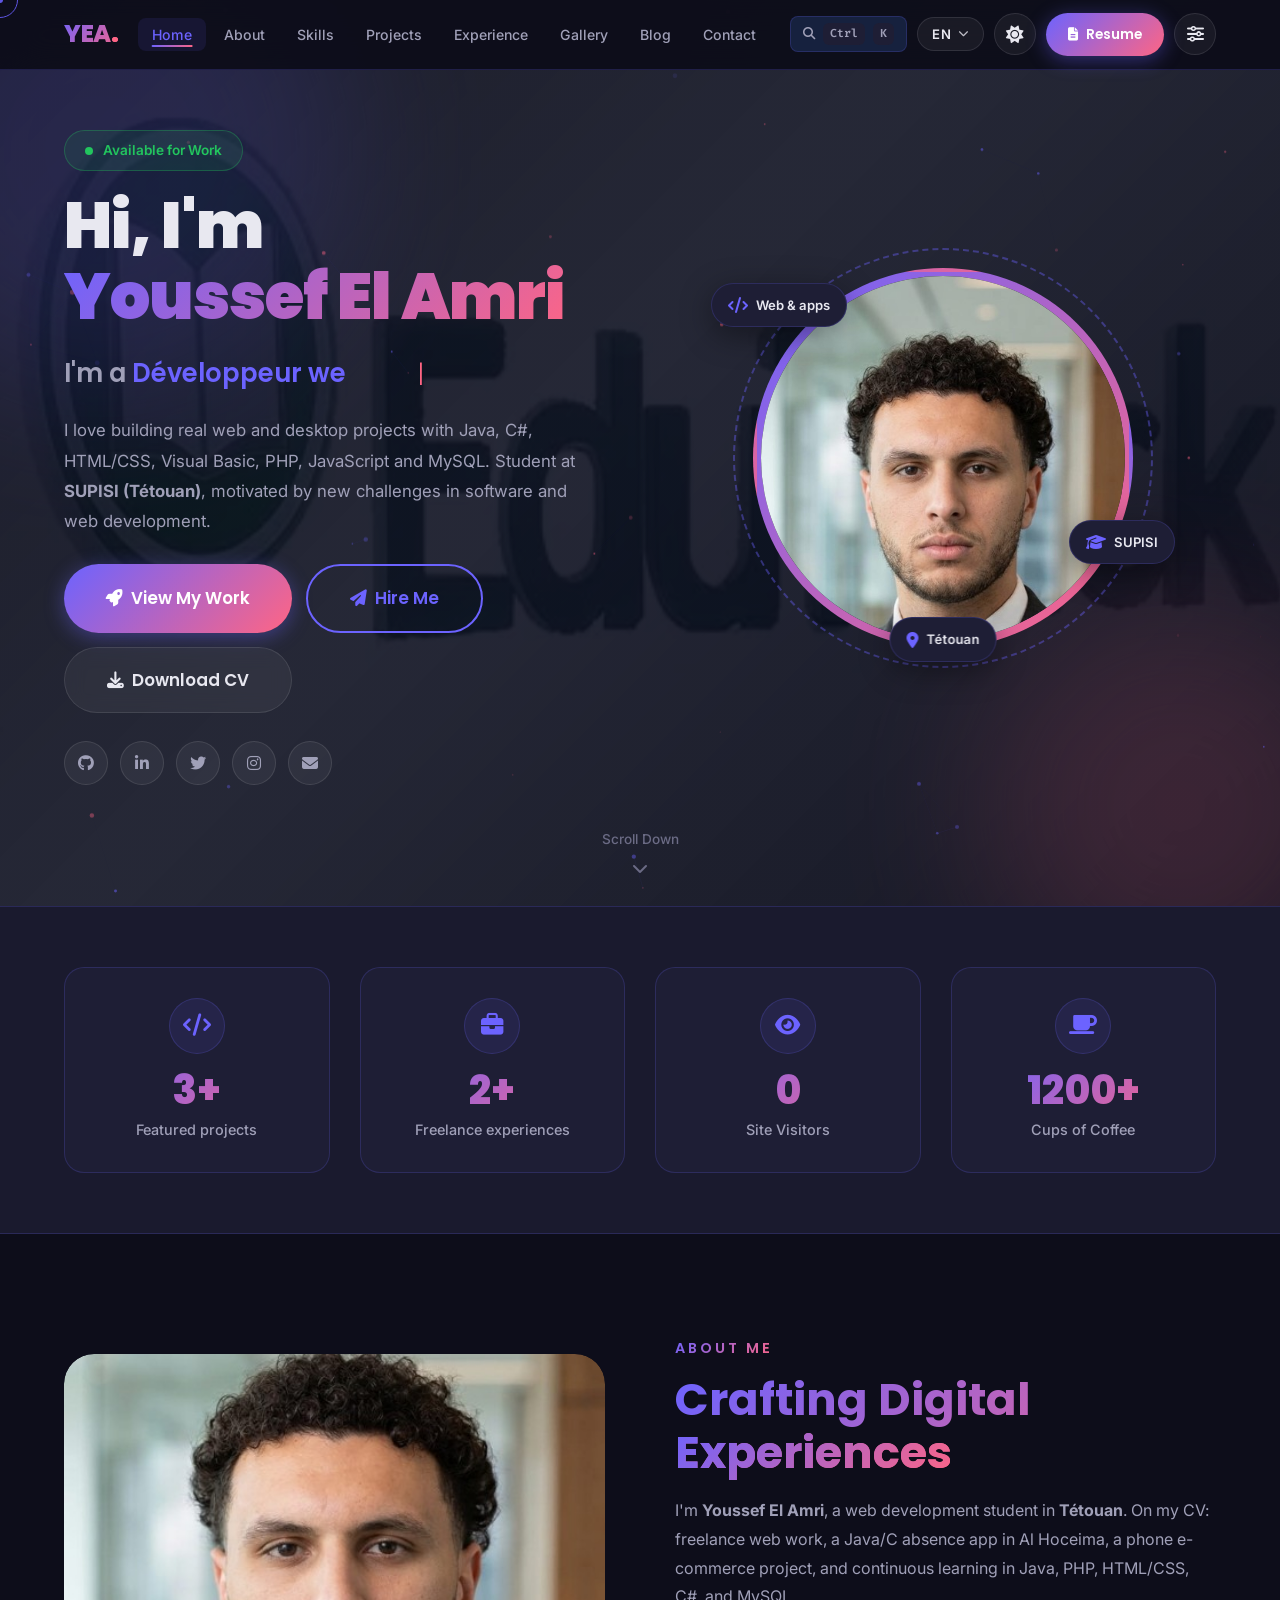
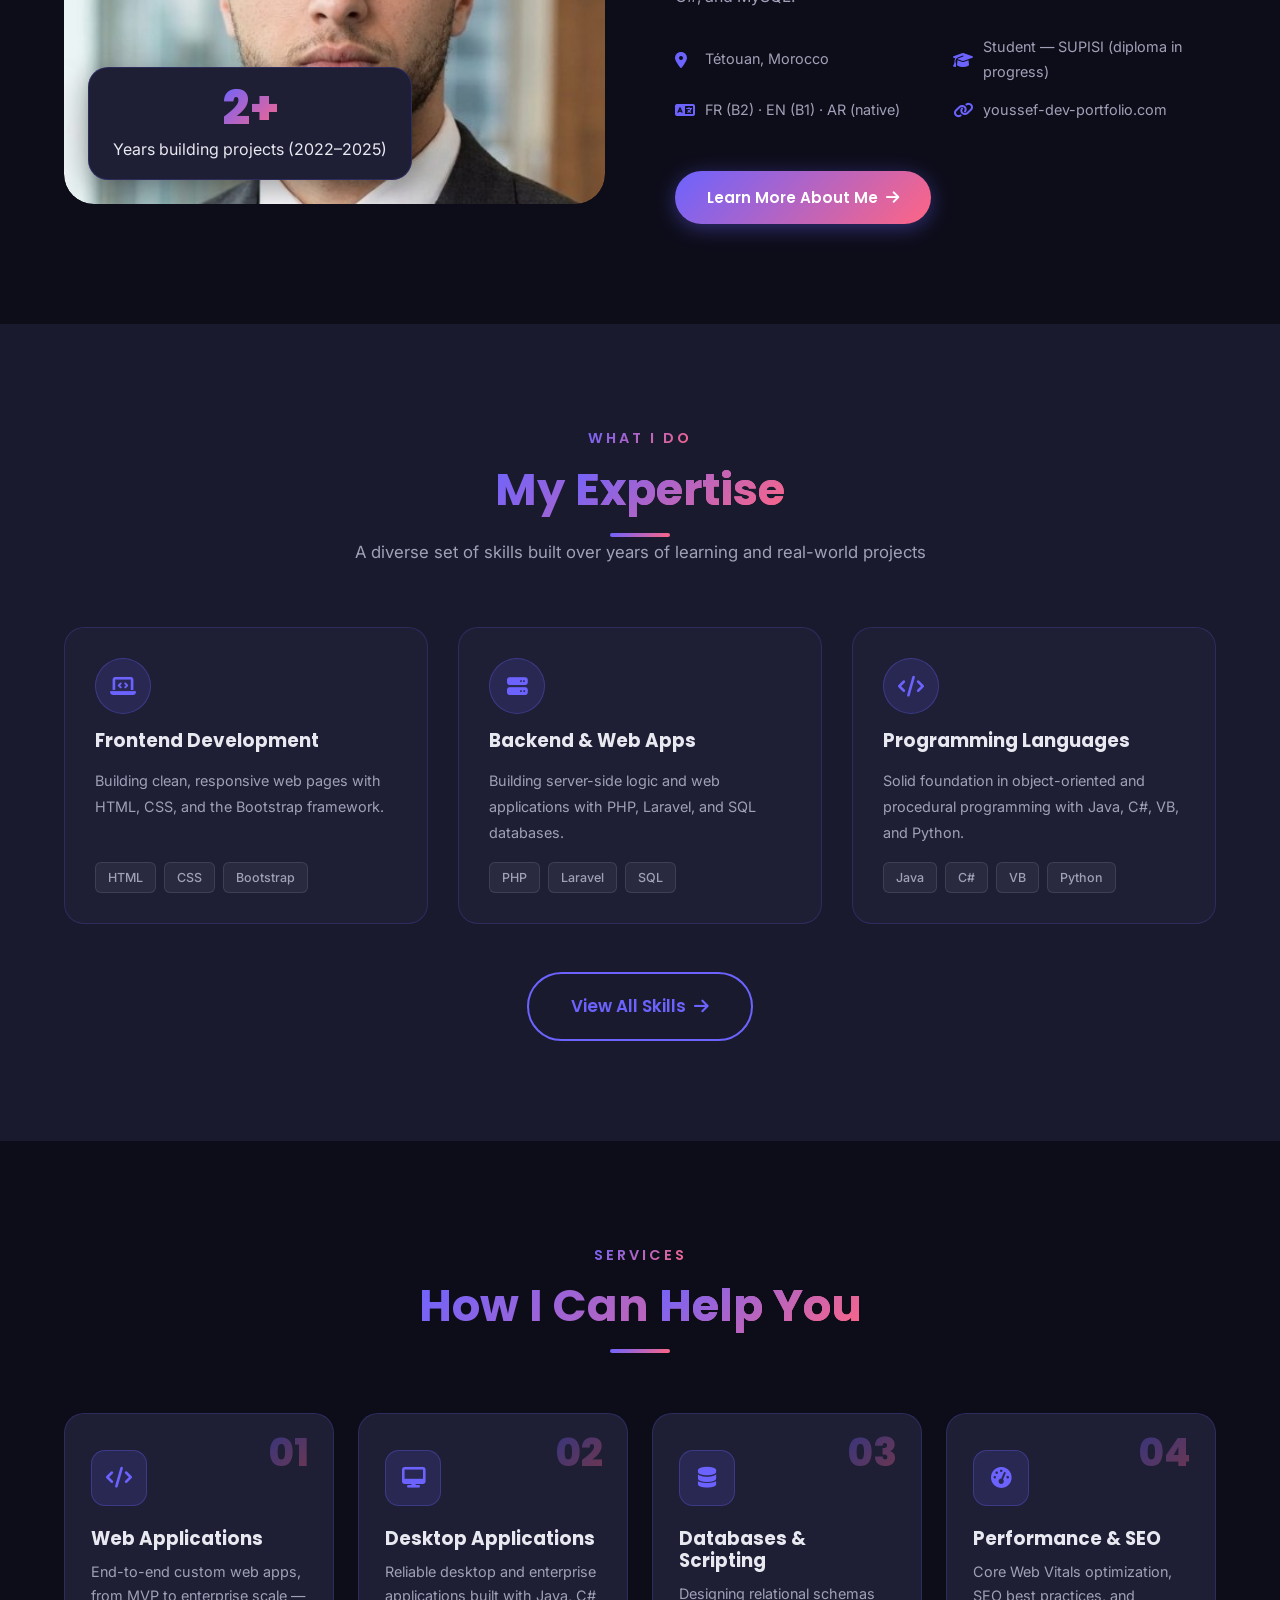
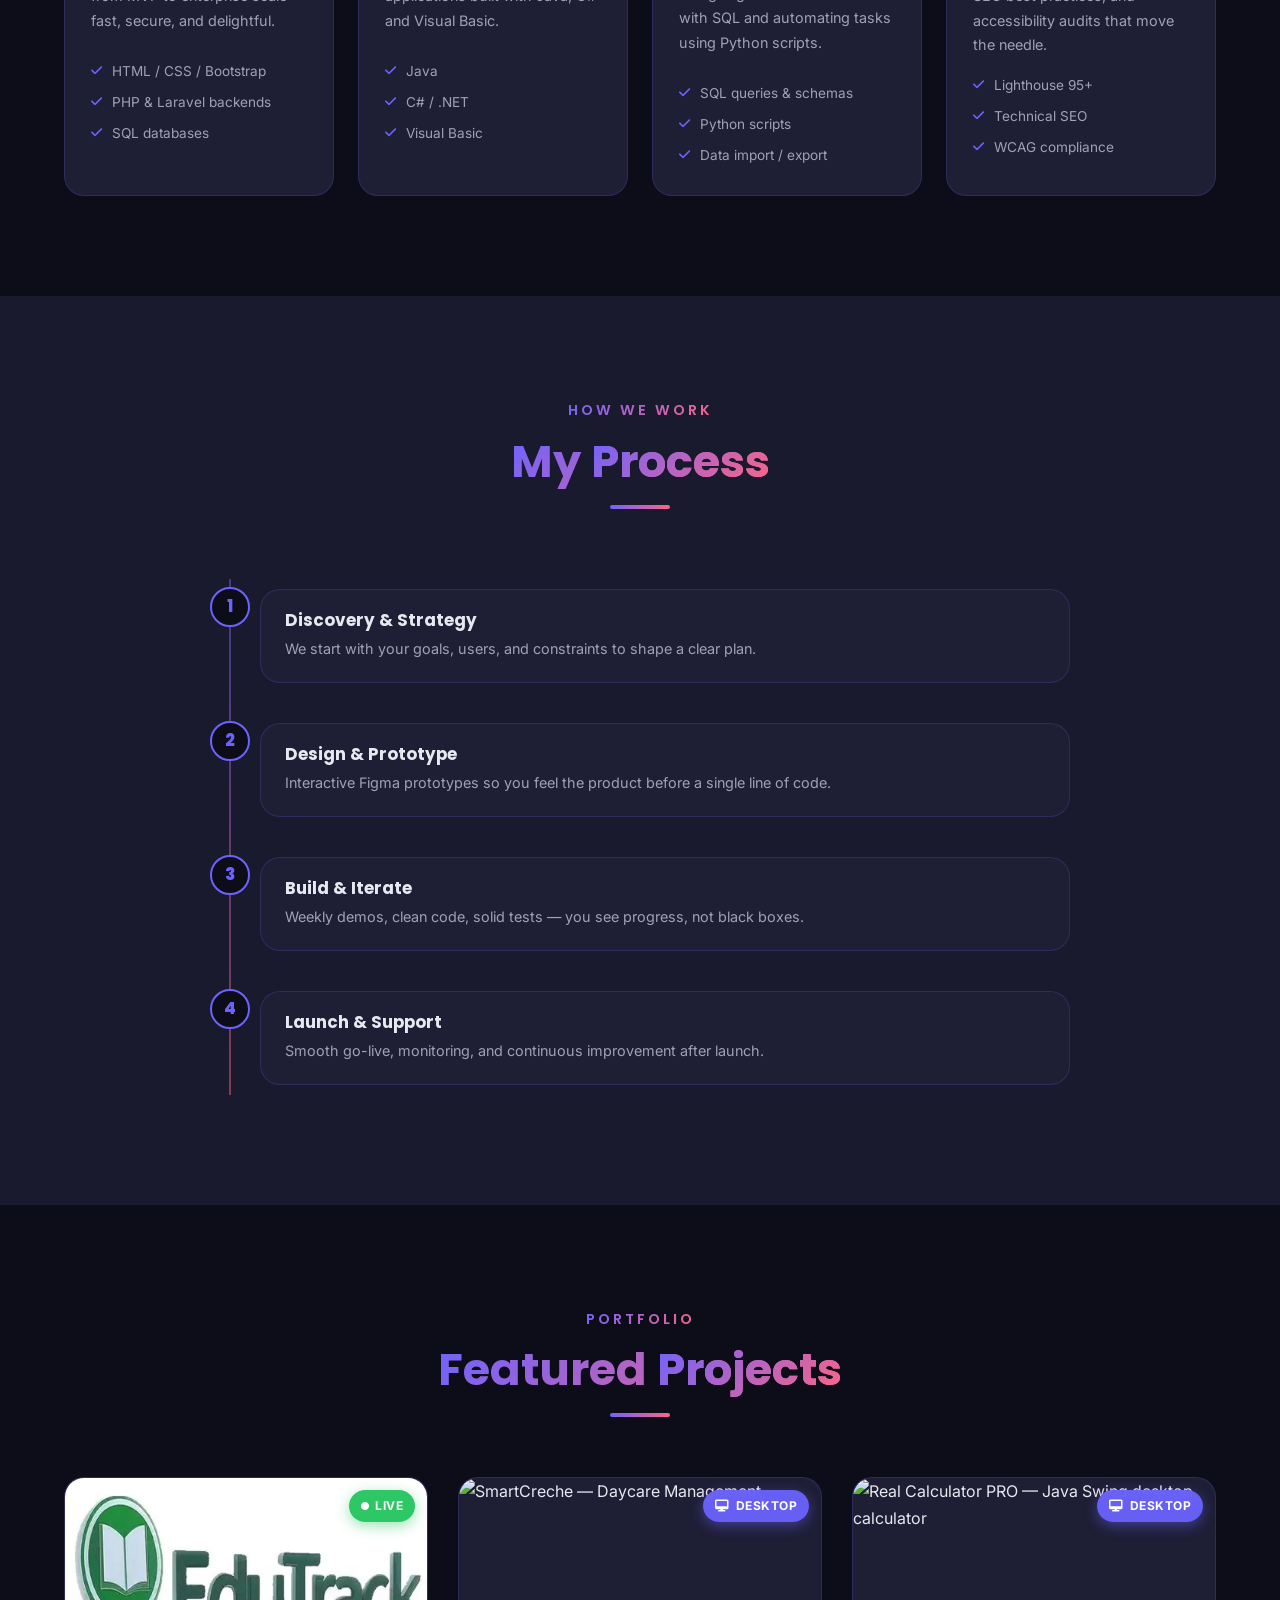
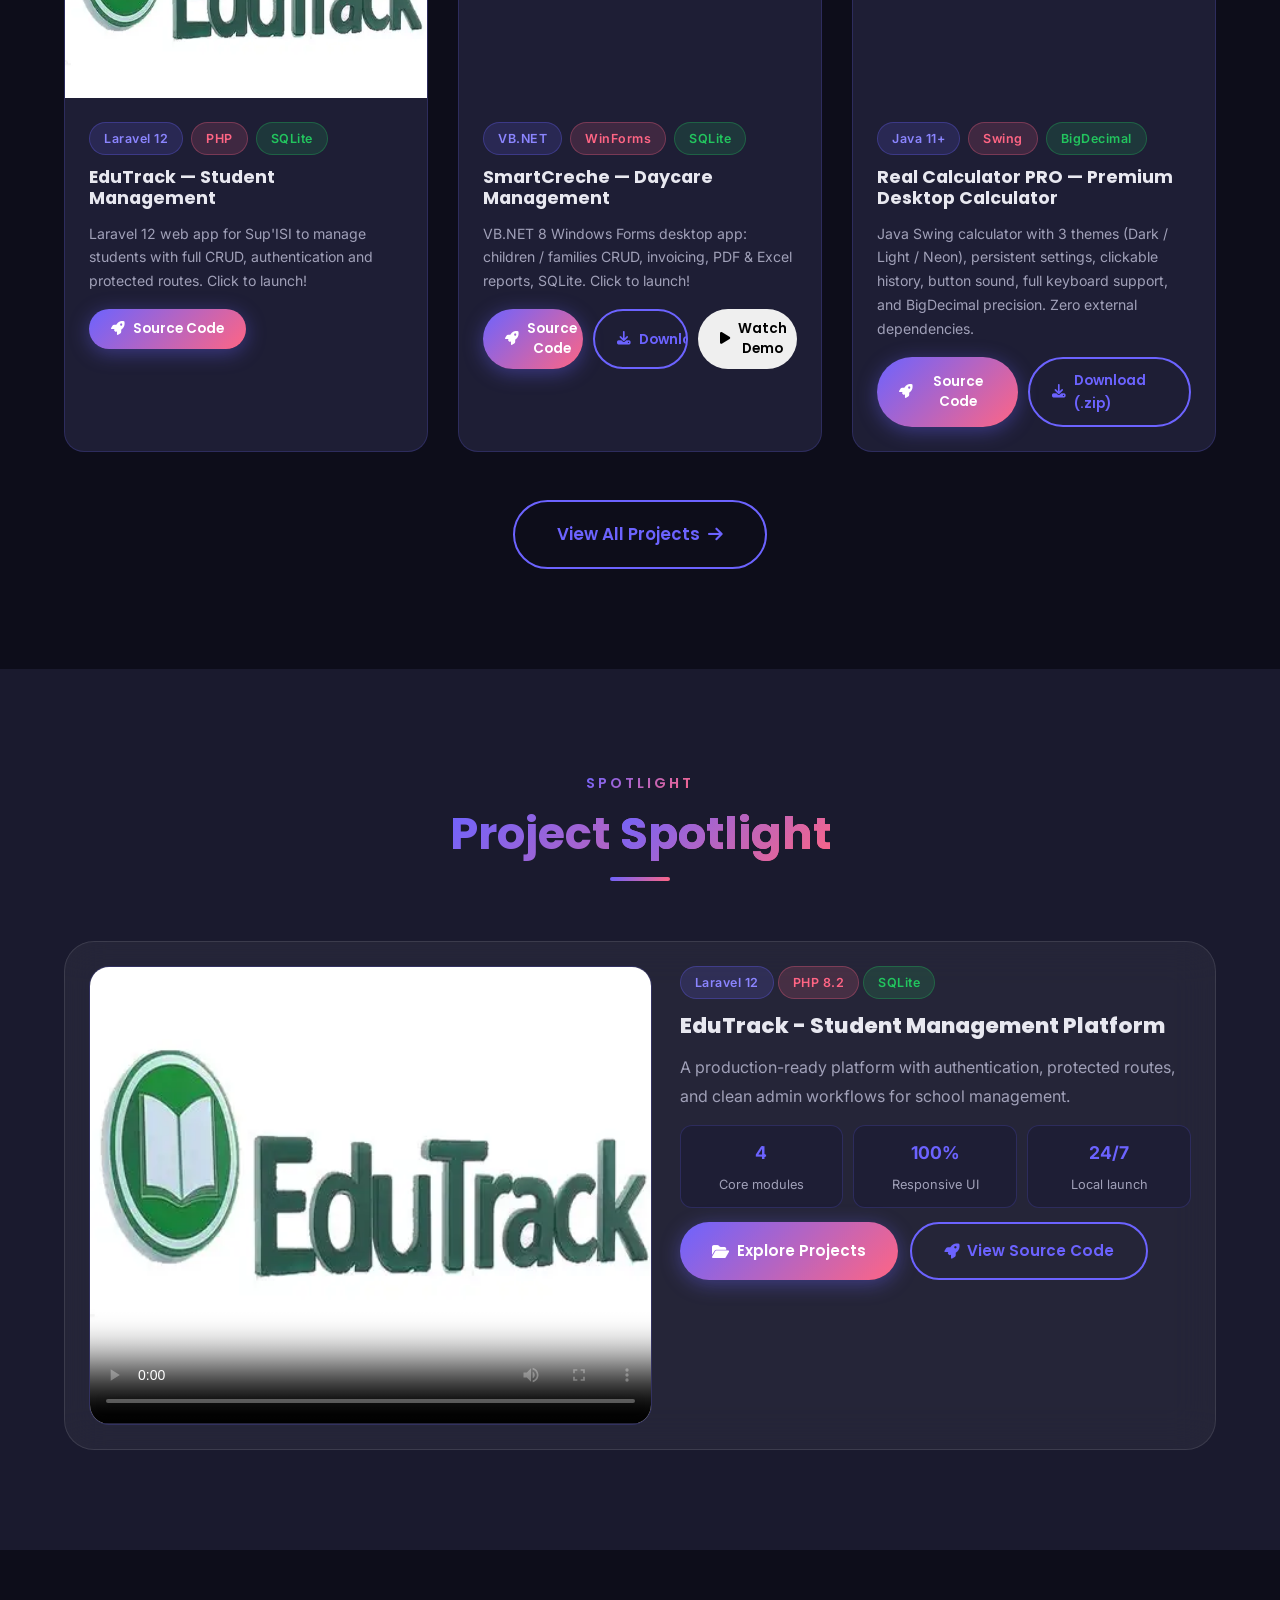
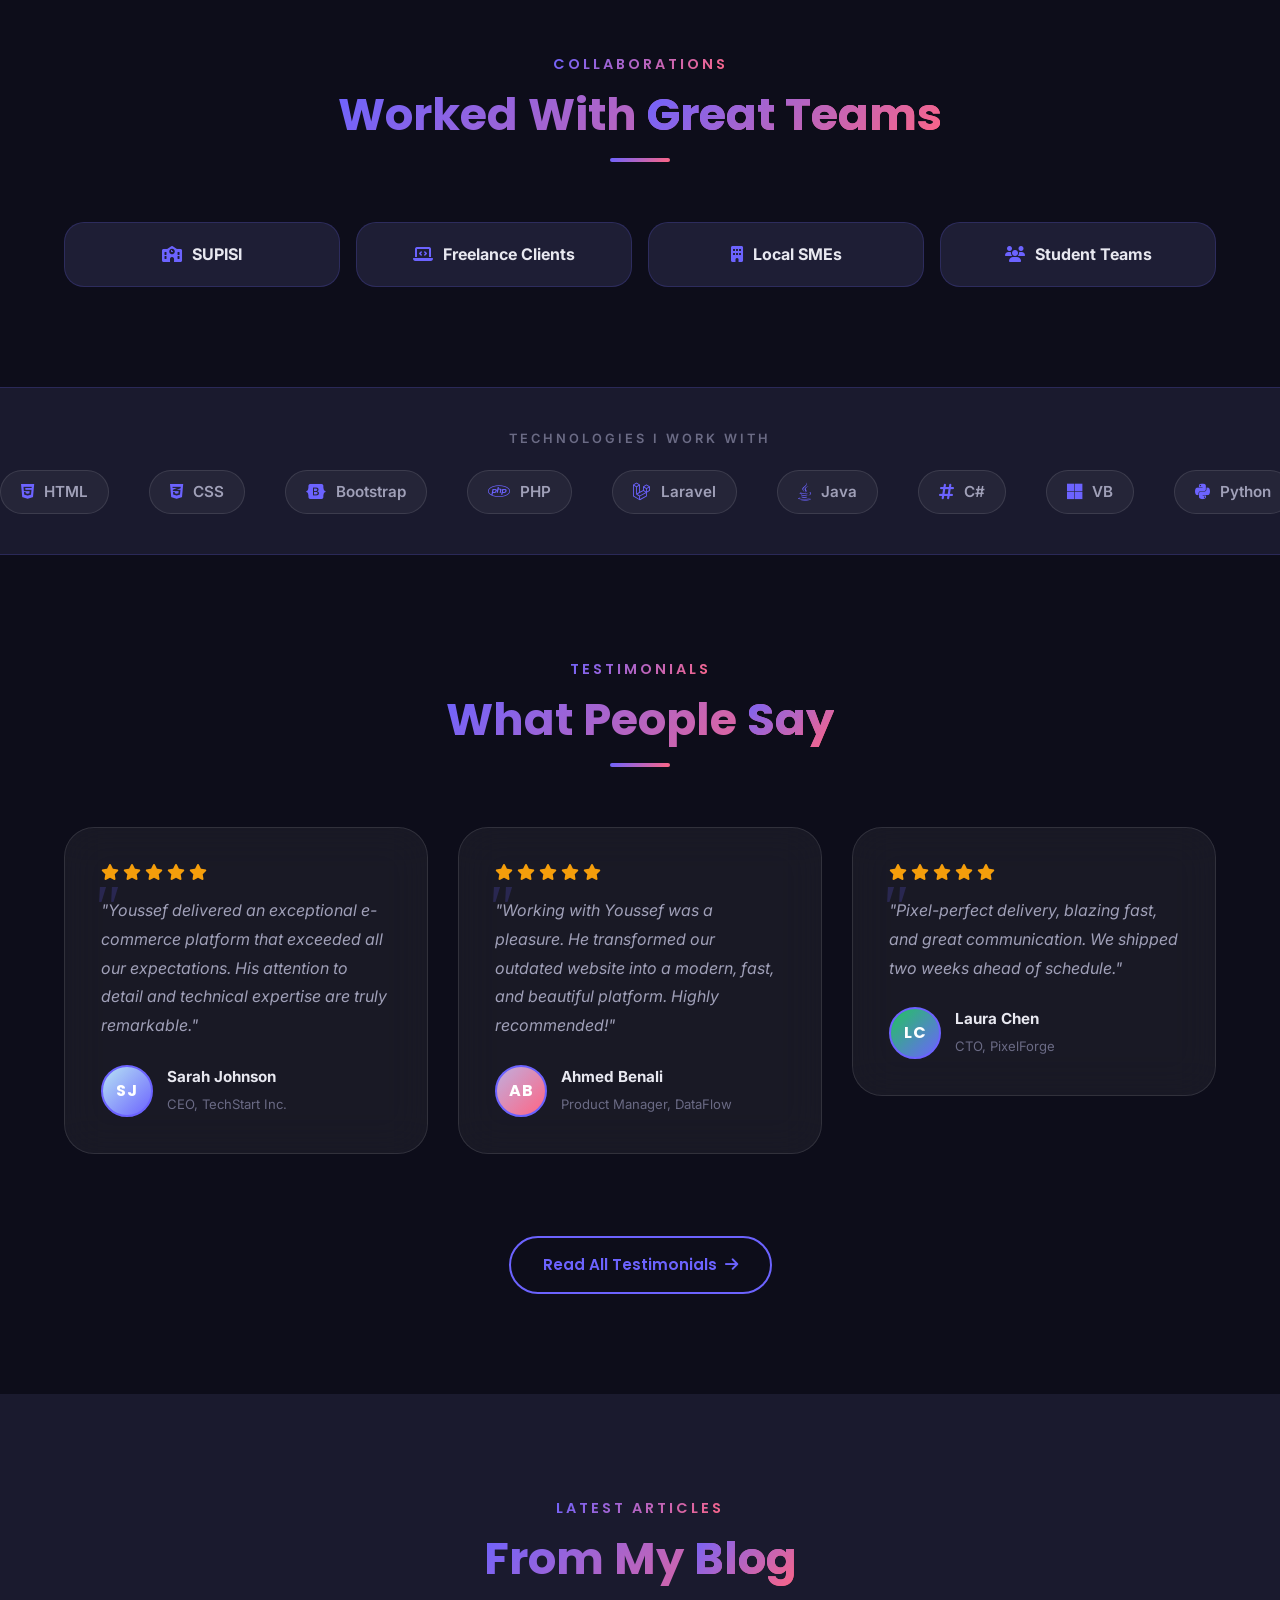
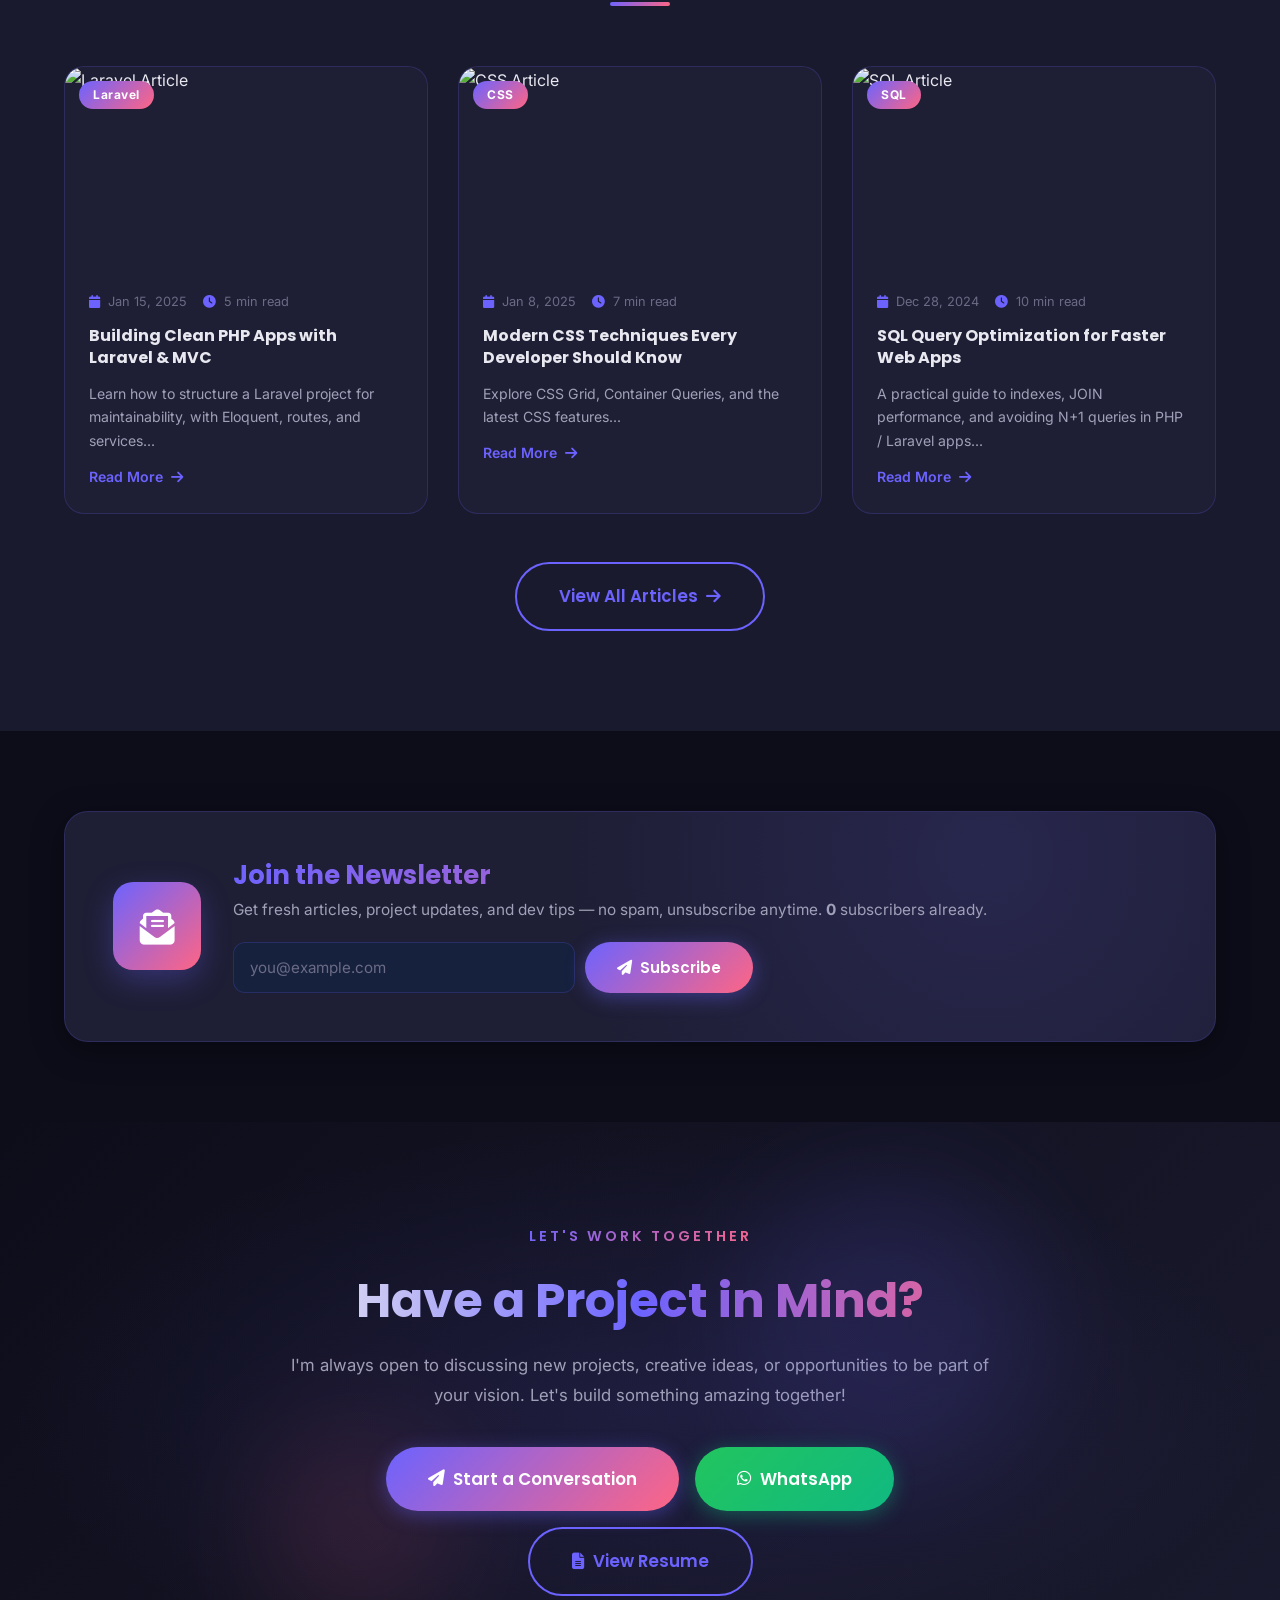
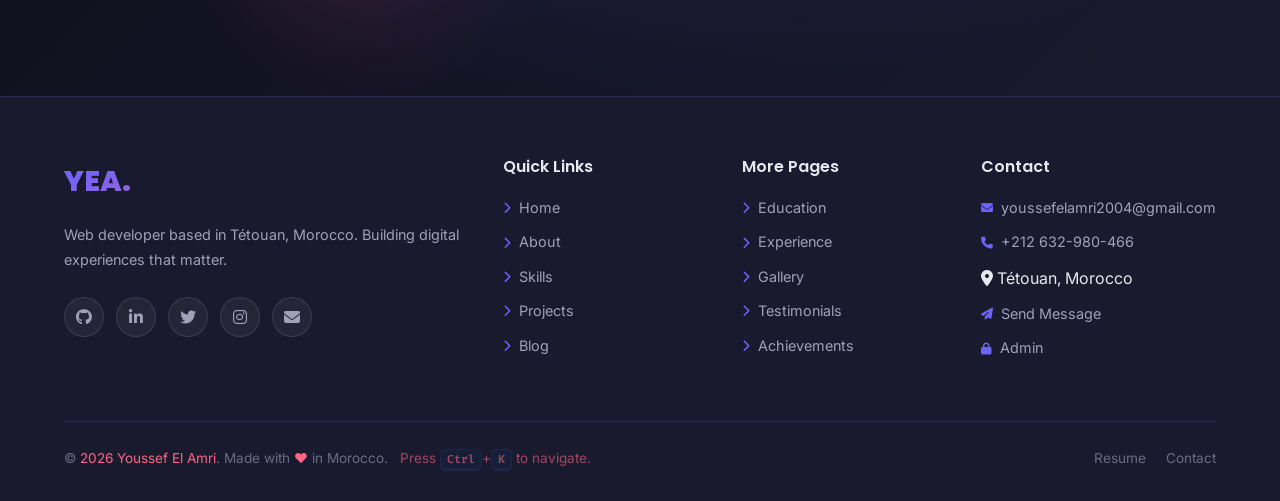
==== commit eb57ee47: "Point project actions to GitHub source links Made-with: Cursor" ====
--- a/index.html
+++ b/index.html
@@ -525,15 +525,15 @@
         <div class="section-divider"></div>
       </div>
       <div class="projects-grid">
-        <div class="project-card project-card-launchable" data-launch-url="videos/edutrack-demo.mp4" data-launch-mode="web" data-aos="fade-up" data-aos-delay="0" style="cursor:pointer;">
+        <div class="project-card project-card-launchable" data-launch-url="https://github.com/Youssef-890/portfolio/tree/main" data-launch-mode="web" data-aos="fade-up" data-aos-delay="0" style="cursor:pointer;">
           <div class="project-img">
             <img src="img/edutrack-cover.png" alt="EduTrack — Student Management" loading="lazy" />
             <div class="project-overlay">
               <button type="button" class="btn btn-primary btn-sm" data-launch-trigger>
                 <i class="fas fa-rocket"></i>
-                <span data-lang="en">Demo Link</span>
-                <span data-lang="fr">Lien démo</span>
-                <span data-lang="es">Enlace demo</span>
+                <span data-lang="en">Source Code</span>
+                <span data-lang="fr">Code source</span>
+                <span data-lang="es">Codigo fuente</span>
               </button>
             </div>
             <span class="project-live-badge" title="App is running locally">
@@ -554,22 +554,22 @@
             <div class="project-links">
               <button type="button" class="btn btn-primary btn-sm" data-launch-trigger>
                 <i class="fas fa-rocket"></i>
-                <span data-lang="en">Demo Link</span>
-                <span data-lang="fr">Lien démo</span>
-                <span data-lang="es">Enlace demo</span>
+                <span data-lang="en">Source Code</span>
+                <span data-lang="fr">Code source</span>
+                <span data-lang="es">Codigo fuente</span>
               </button>
             </div>
           </div>
         </div>
-        <div class="project-card project-card-launchable" data-launch-url="videos/smartcreche-demo-20260425.mp4" data-launch-mode="web" data-aos="fade-up" data-aos-delay="150" style="cursor:pointer;">
+        <div class="project-card project-card-launchable" data-launch-url="https://github.com/Youssef-890/portfolio/tree/main/apps/smartcreche" data-launch-mode="web" data-aos="fade-up" data-aos-delay="150" style="cursor:pointer;">
           <div class="project-img">
             <img src="https://images.unsplash.com/photo-1503454537195-1dcabb73ffb9?w=600&q=80" alt="SmartCreche — Daycare Management" loading="lazy" />
             <div class="project-overlay">
               <button type="button" class="btn btn-primary btn-sm" data-launch-trigger>
                 <i class="fas fa-rocket"></i>
-                <span data-lang="en">Demo Link</span>
-                <span data-lang="fr">Lien démo</span>
-                <span data-lang="es">Enlace demo</span>
+                <span data-lang="en">Source Code</span>
+                <span data-lang="fr">Code source</span>
+                <span data-lang="es">Codigo fuente</span>
               </button>
             </div>
             <span class="project-live-badge project-badge-desktop" title="Desktop application">
@@ -590,9 +590,9 @@
             <div class="project-links">
               <button type="button" class="btn btn-primary btn-sm" data-launch-trigger>
                 <i class="fas fa-rocket"></i>
-                <span data-lang="en">Demo Link</span>
-                <span data-lang="fr">Lien démo</span>
-                <span data-lang="es">Enlace demo</span>
+                <span data-lang="en">Source Code</span>
+                <span data-lang="fr">Code source</span>
+                <span data-lang="es">Codigo fuente</span>
               </button>
               <a href="downloads/SmartCreche_v1.0.zip" download class="btn btn-outline btn-sm" onclick="event.stopPropagation();">
                 <i class="fas fa-download"></i>
@@ -614,15 +614,15 @@
           </div>
         </div>
         <!-- Project 3 — Real Calculator PRO (Java Swing desktop) -->
-        <div class="project-card project-card-launchable" data-launch-url="videos/realcalc-demo.mp4" data-launch-mode="web" data-aos="fade-up" data-aos-delay="300" style="cursor:pointer;">
+        <div class="project-card project-card-launchable" data-launch-url="https://github.com/Youssef-890/portfolio/tree/main/apps/realcalc" data-launch-mode="web" data-aos="fade-up" data-aos-delay="300" style="cursor:pointer;">
           <div class="project-img">
             <img src="https://images.unsplash.com/photo-1587145820266-a5951ee6f620?w=600&q=80" alt="Real Calculator PRO — Java Swing desktop calculator" loading="lazy" />
             <div class="project-overlay">
               <button type="button" class="btn btn-primary btn-sm" data-launch-trigger>
                 <i class="fas fa-rocket"></i>
-                <span data-lang="en">Demo Link</span>
-                <span data-lang="fr">Lien démo</span>
-                <span data-lang="es">Enlace demo</span>
+                <span data-lang="en">Source Code</span>
+                <span data-lang="fr">Code source</span>
+                <span data-lang="es">Codigo fuente</span>
               </button>
             </div>
             <span class="project-live-badge project-badge-desktop" title="Desktop application">
@@ -653,9 +653,9 @@
             <div class="project-links">
               <button type="button" class="btn btn-primary btn-sm" data-launch-trigger>
                 <i class="fas fa-rocket"></i>
-                <span data-lang="en">Demo Link</span>
-                <span data-lang="fr">Lien démo</span>
-                <span data-lang="es">Enlace demo</span>
+                <span data-lang="en">Source Code</span>
+                <span data-lang="fr">Code source</span>
+                <span data-lang="es">Codigo fuente</span>
               </button>
               <a href="downloads/RealCalculatorPro_v1.0.zip" download class="btn btn-outline btn-sm" onclick="event.stopPropagation();">
                 <i class="fas fa-download"></i>
@@ -723,11 +723,11 @@
               <span data-lang="fr">Explorer les projets</span>
               <span data-lang="es">Explorar proyectos</span>
             </a>
-            <a href="videos/edutrack-demo.mp4" class="btn btn-outline" target="_blank" rel="noopener">
+            <a href="https://github.com/Youssef-890/portfolio/tree/main" class="btn btn-outline" target="_blank" rel="noopener">
               <i class="fas fa-rocket"></i>
-              <span data-lang="en">Open Demo</span>
-              <span data-lang="fr">Ouvrir la démo</span>
-              <span data-lang="es">Abrir demo</span>
+              <span data-lang="en">View Source Code</span>
+              <span data-lang="fr">Voir le code source</span>
+              <span data-lang="es">Ver codigo fuente</span>
             </a>
           </div>
         </div>
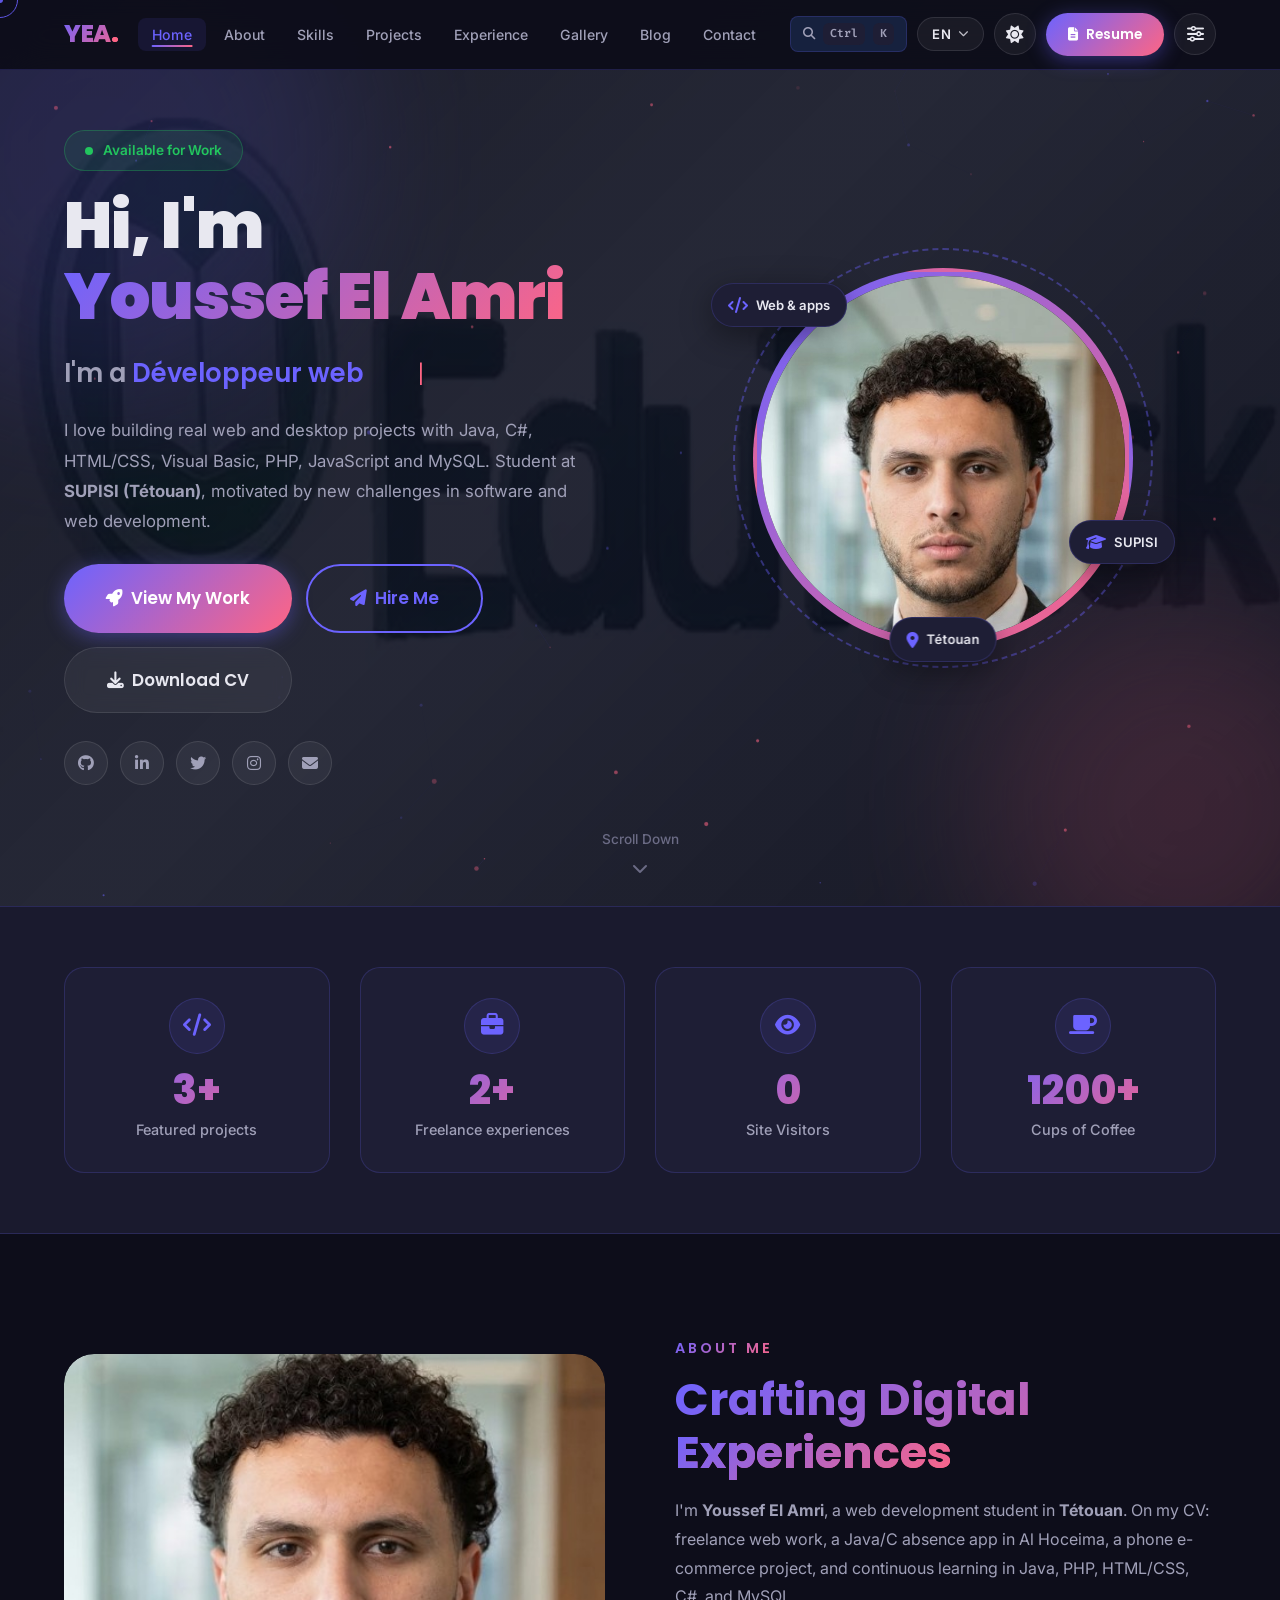
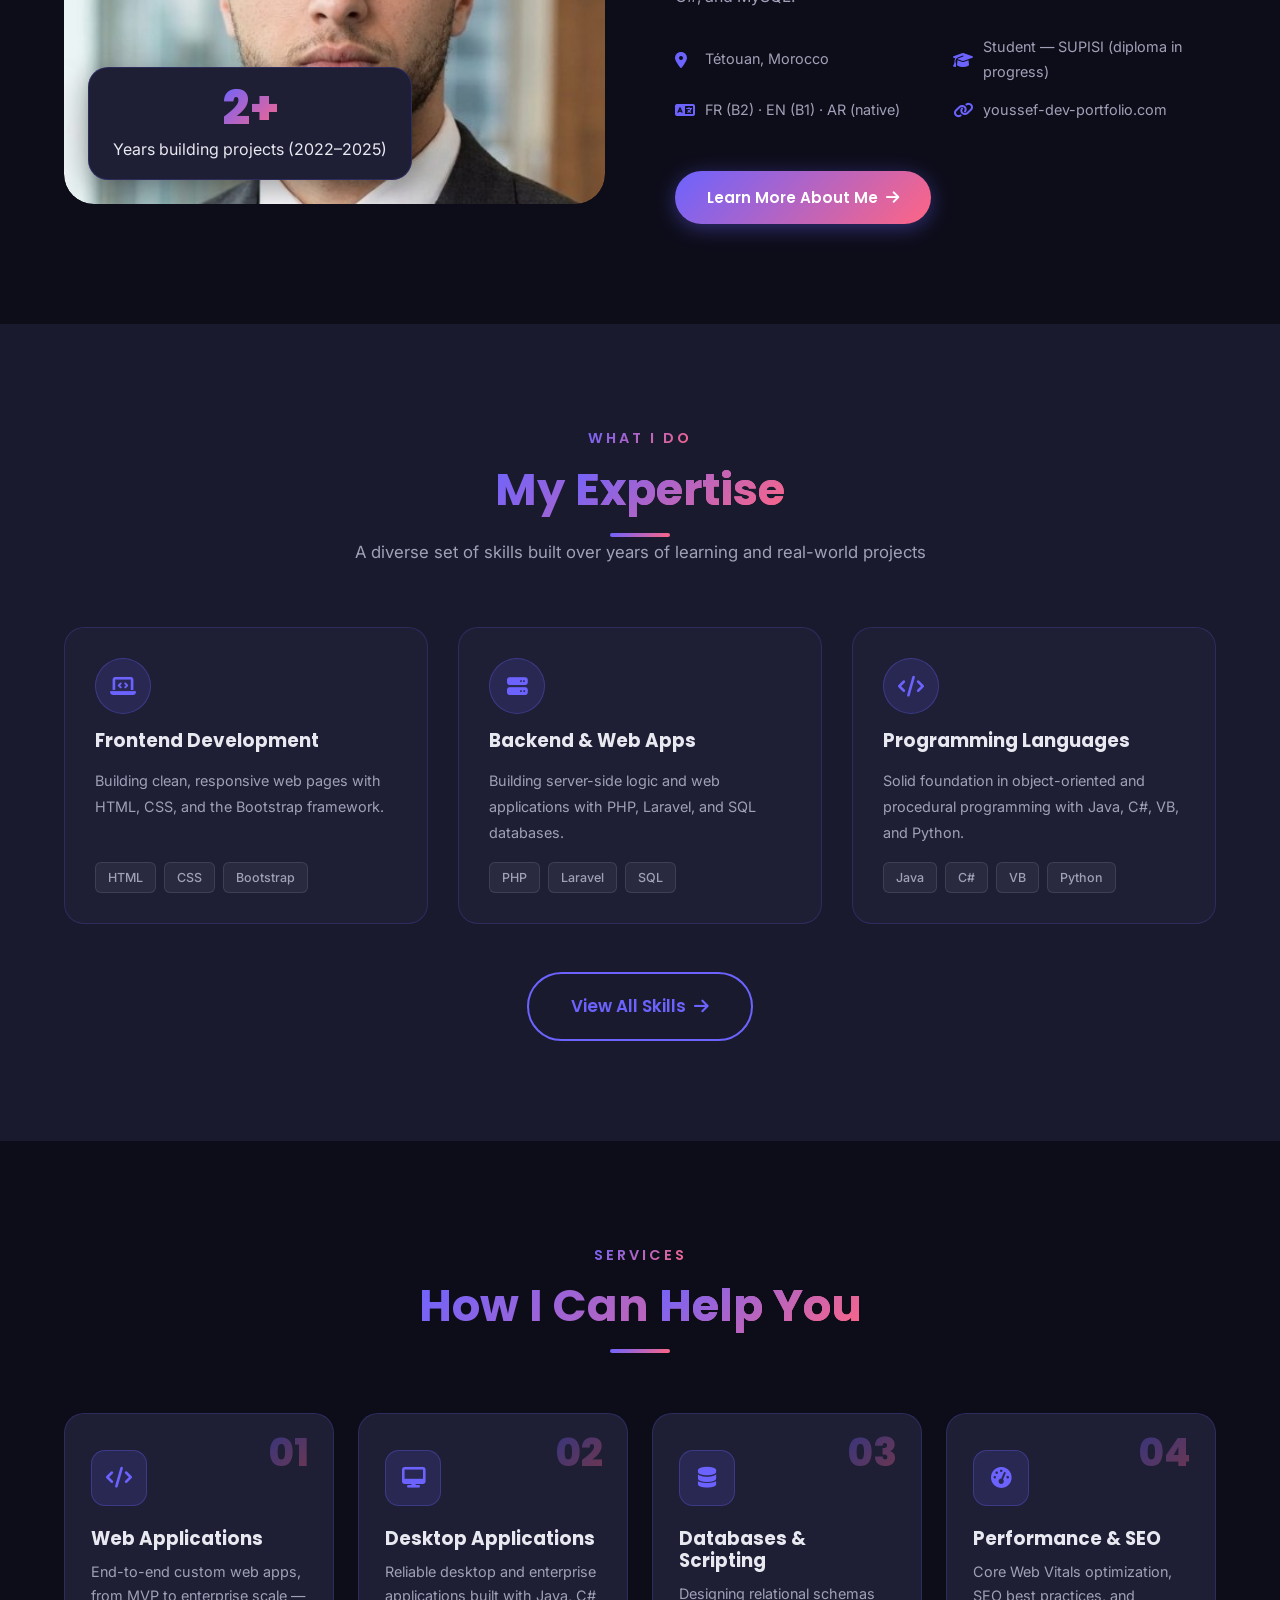
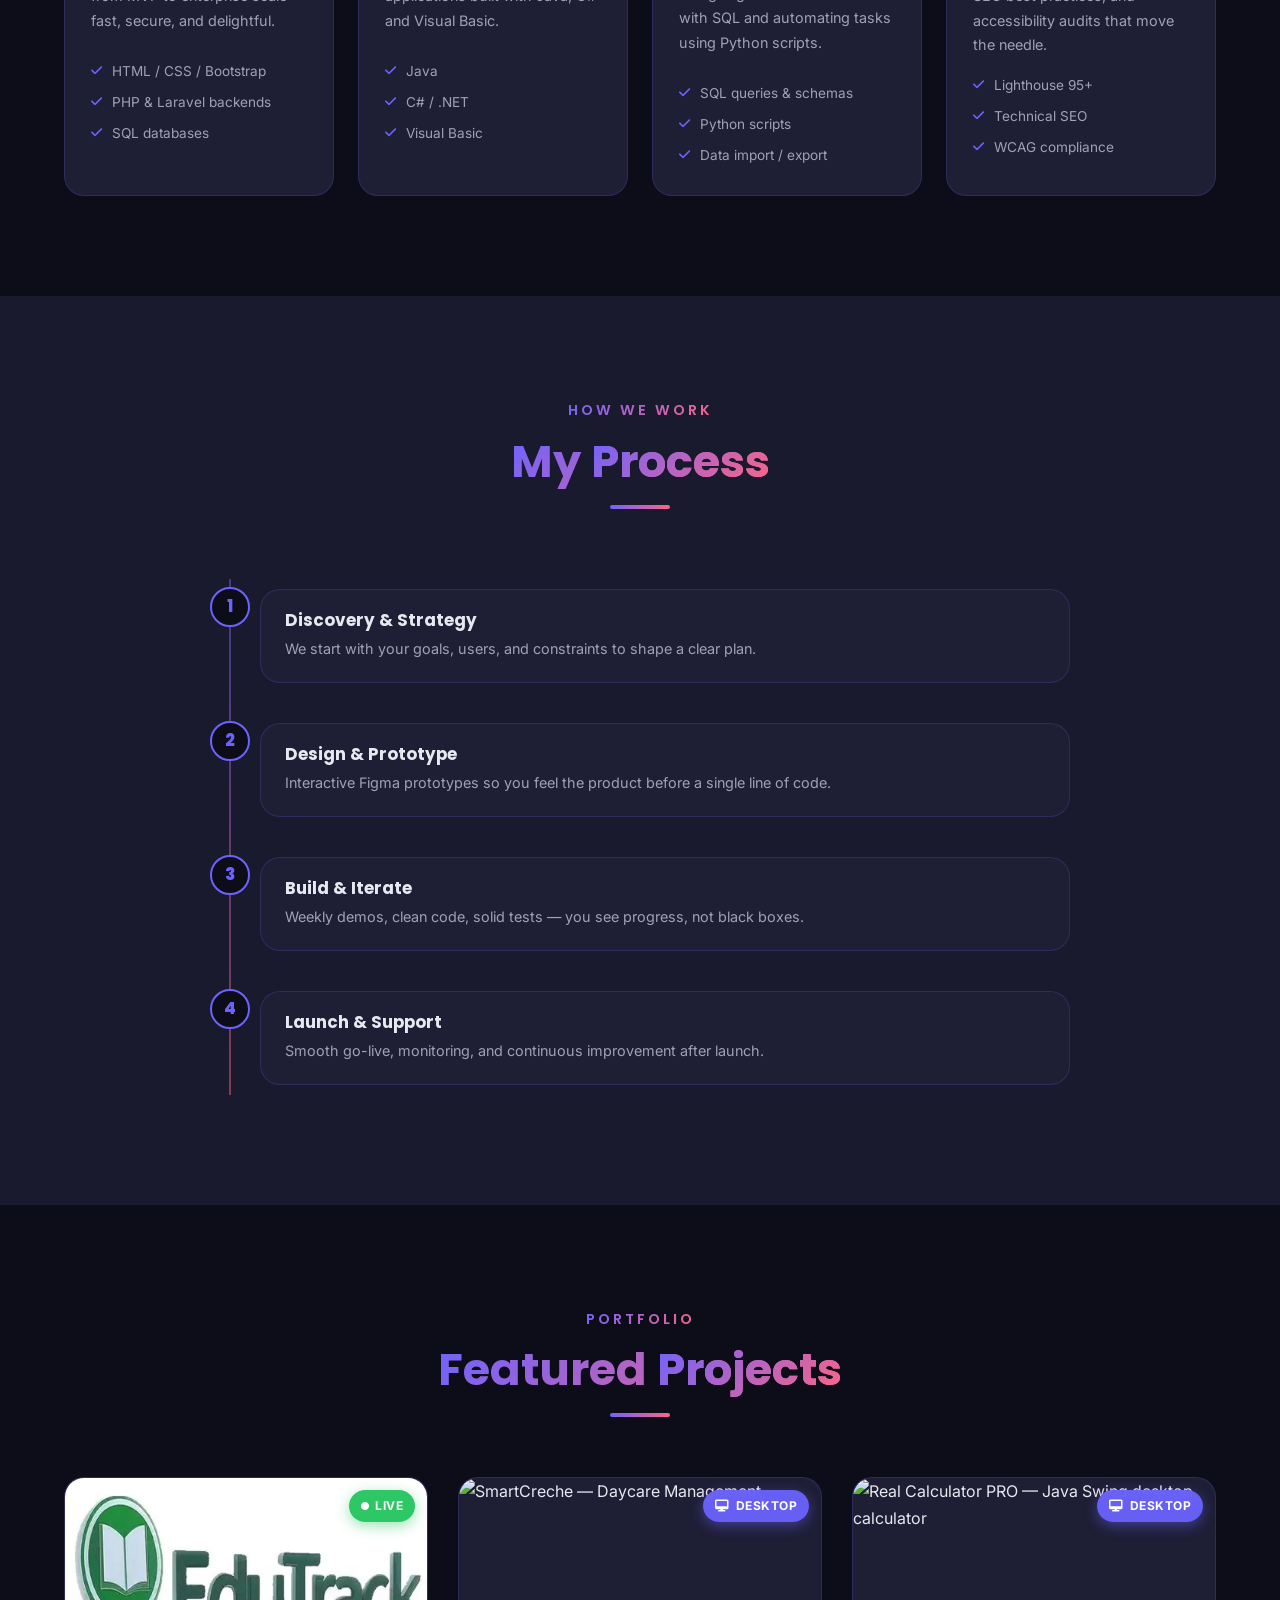
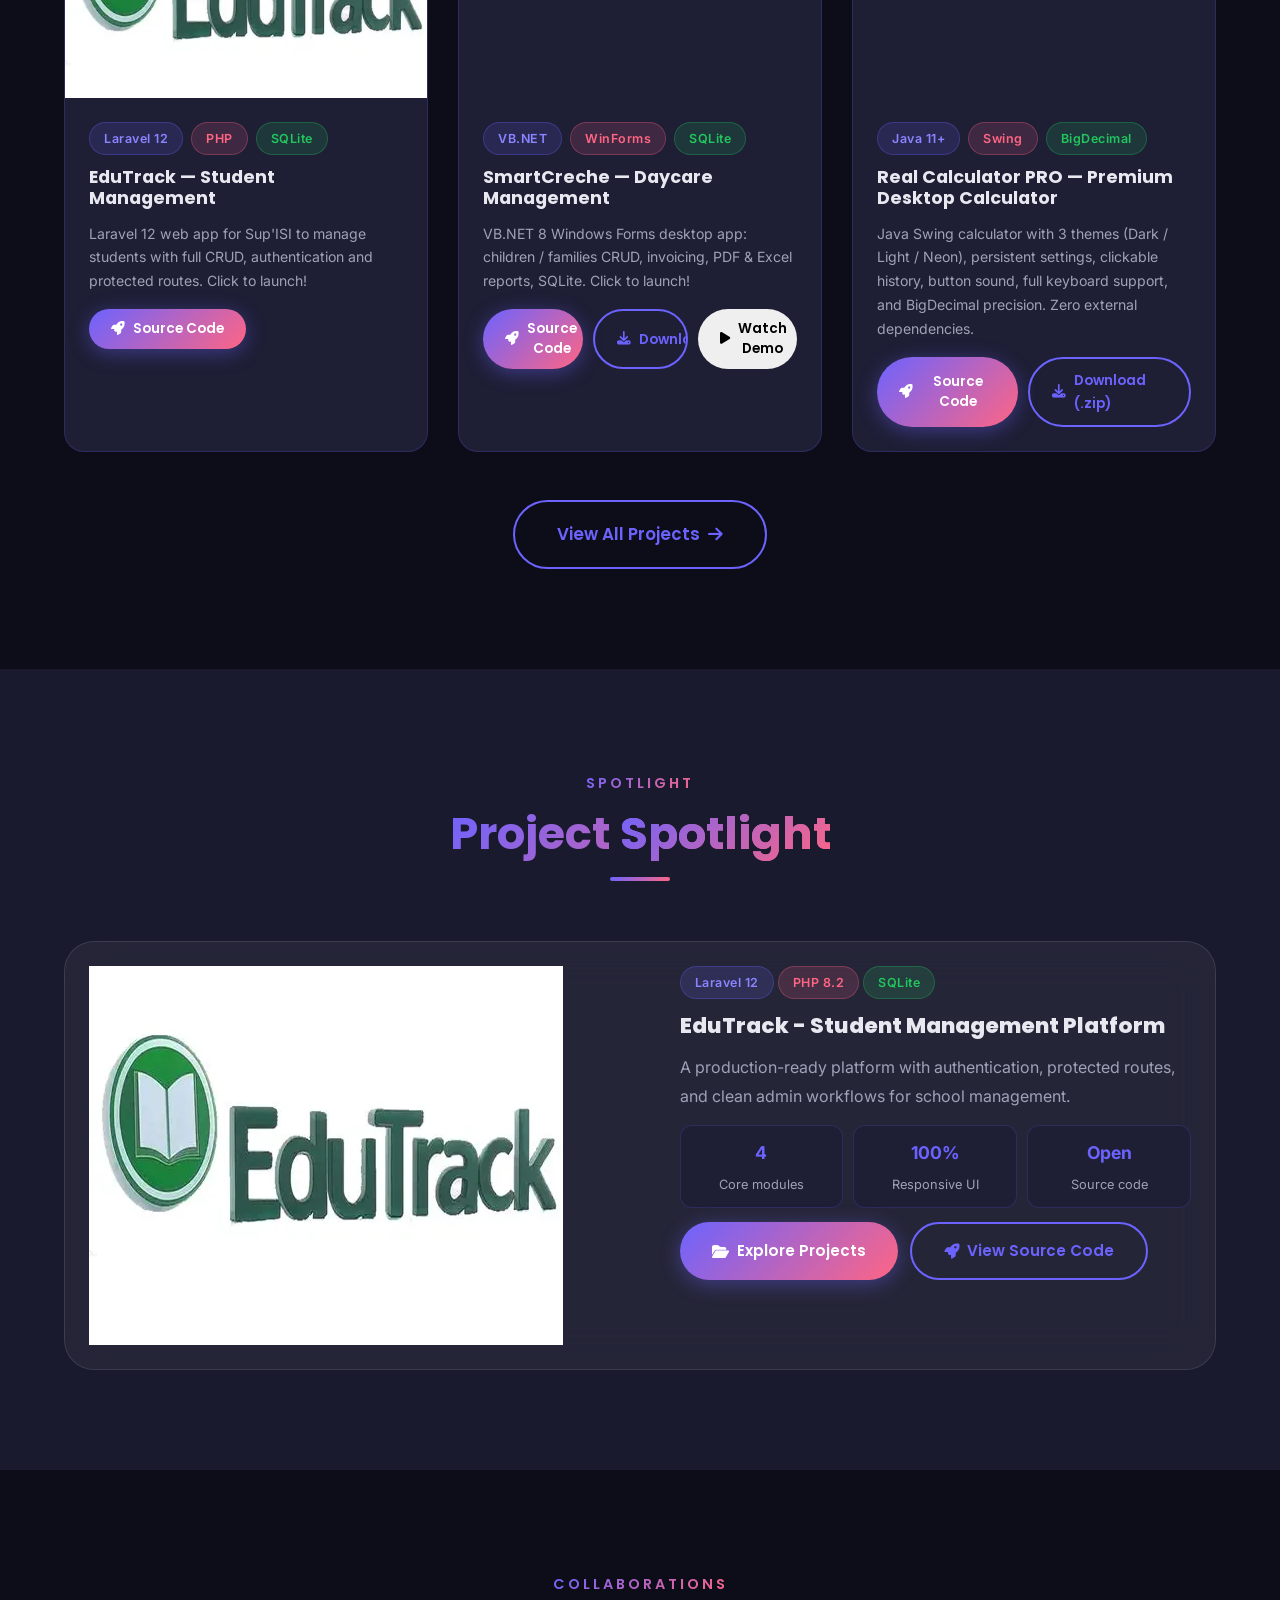
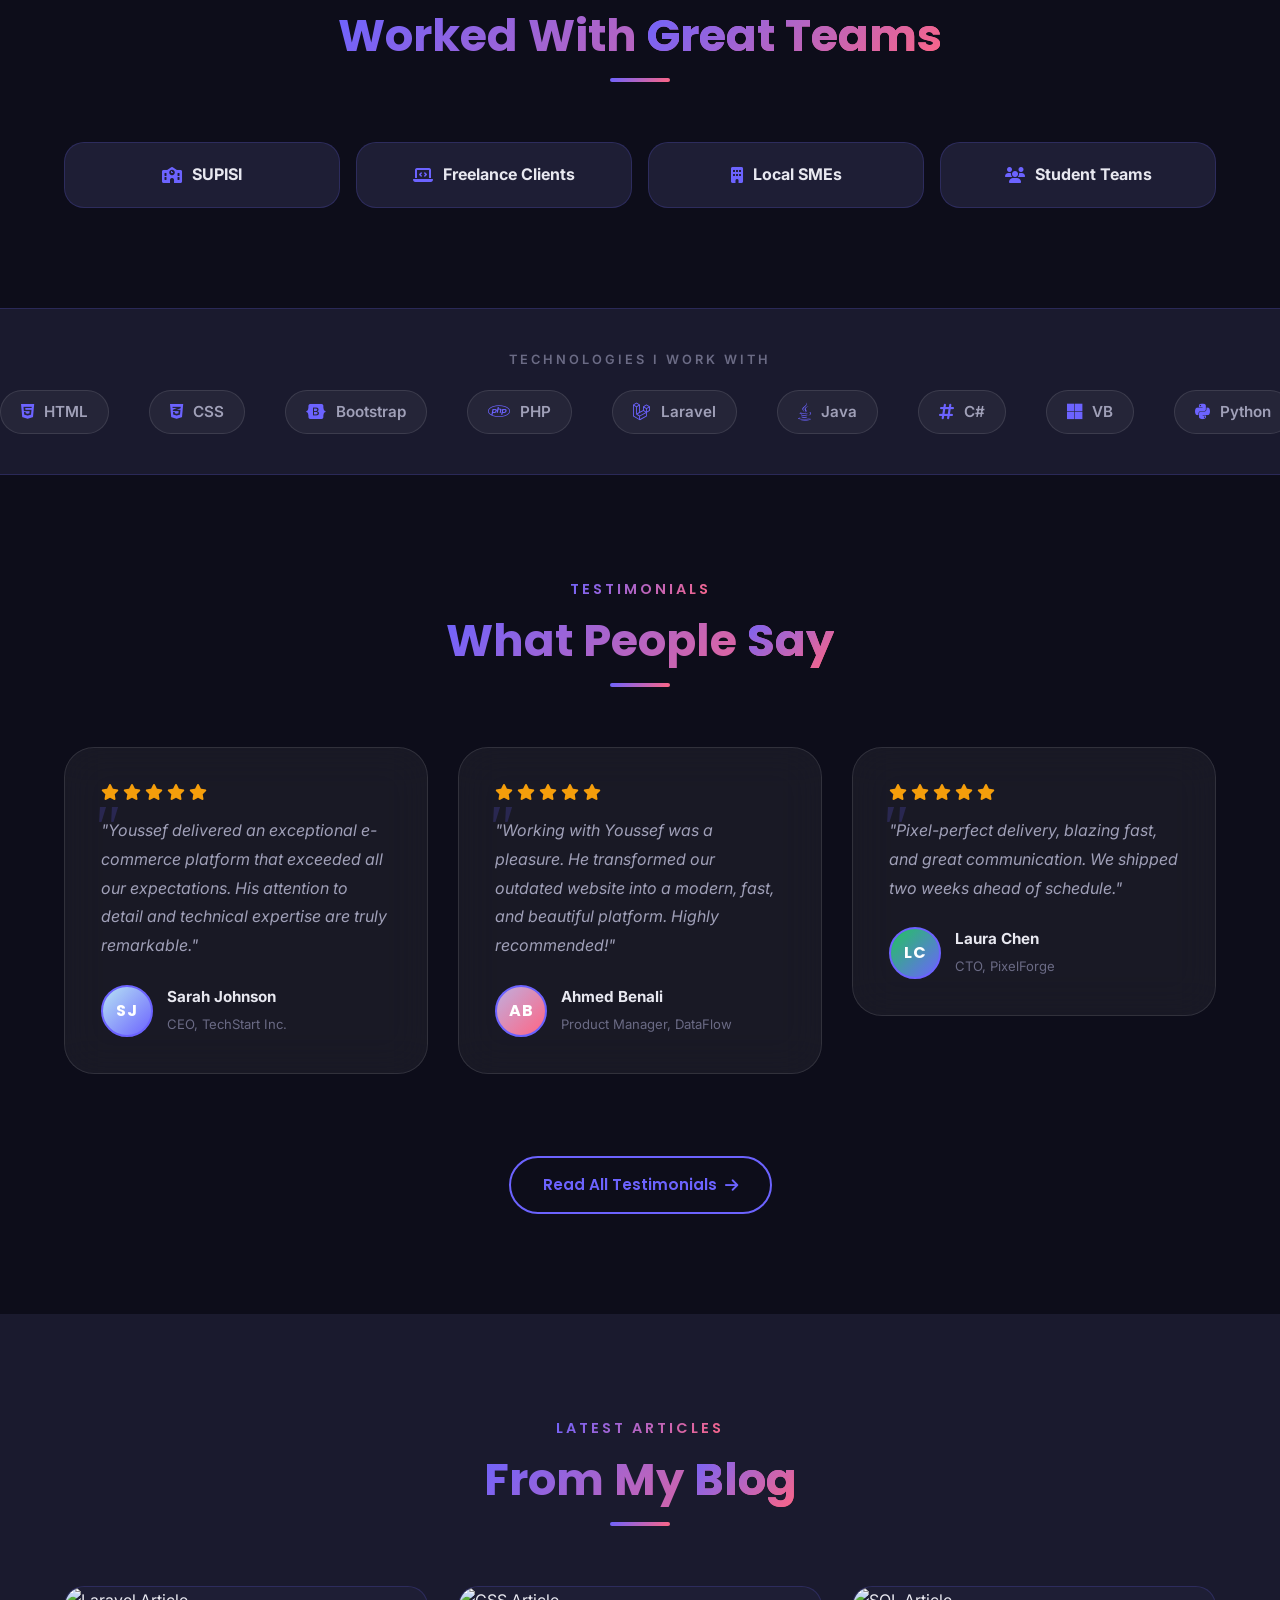
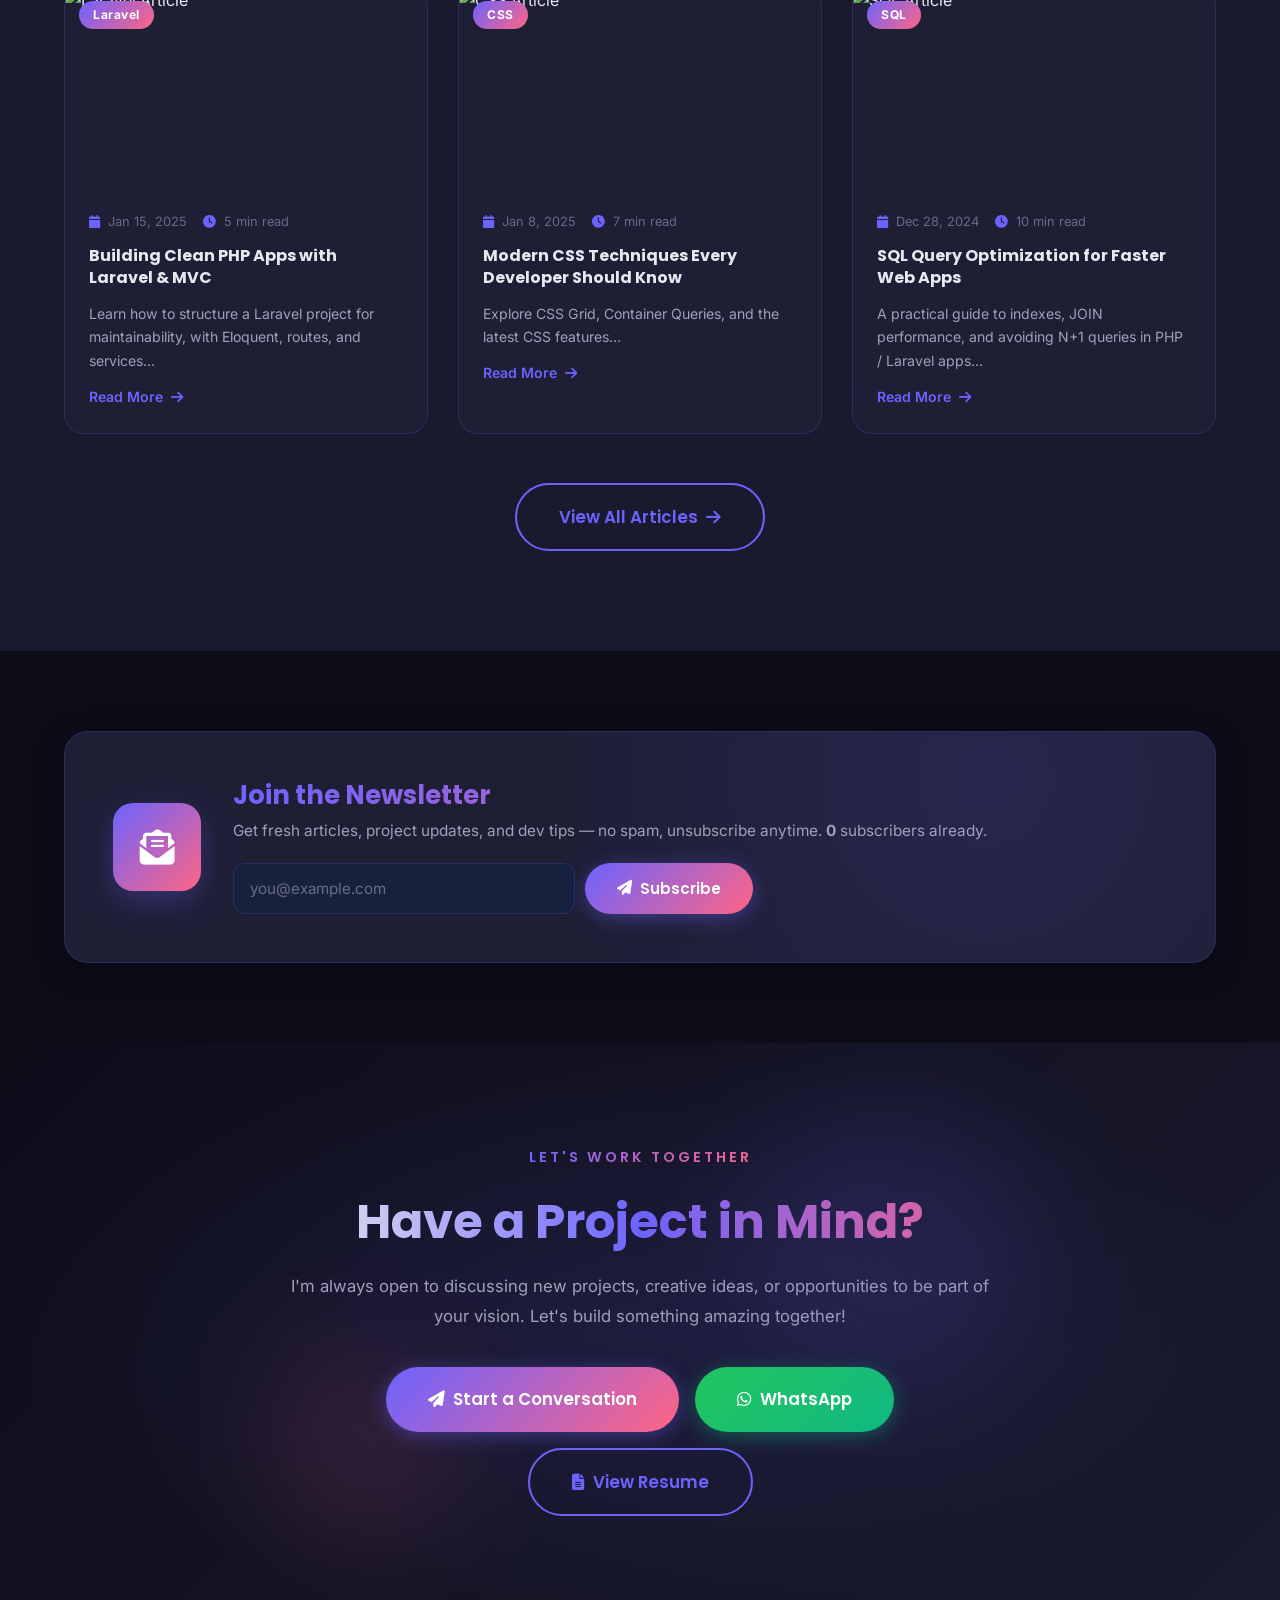
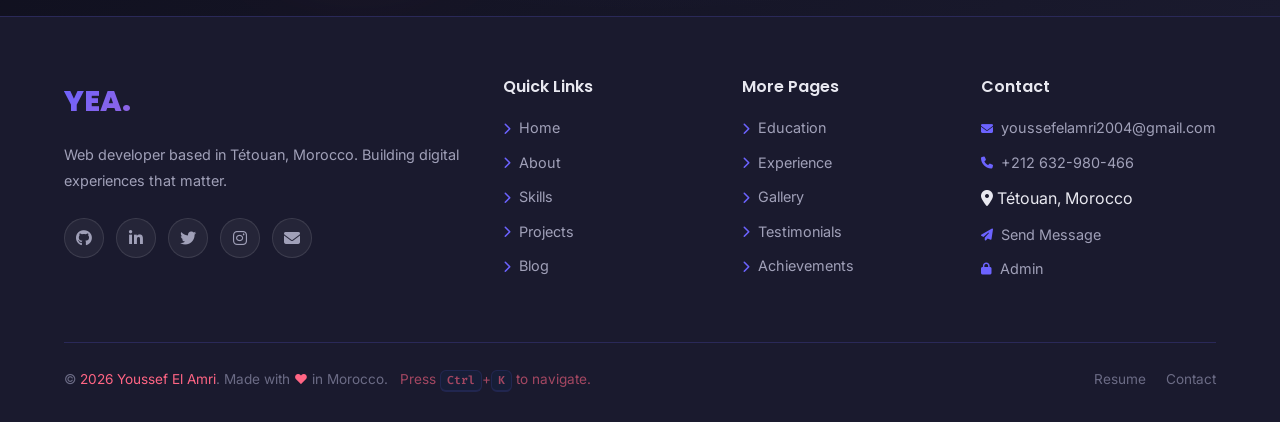
==== commit 9b3b6b39: "Fix spotlight broken video on GitHub Pages Made-with: Cursor" ====
--- a/index.html
+++ b/index.html
@@ -695,9 +695,7 @@
 
       <article class="spotlight-card card-glass" data-aos="fade-up">
         <div class="spotlight-media">
-          <video controls preload="metadata" poster="img/edutrack-cover.png">
-            <source src="videos/edutrack-demo.mp4" type="video/mp4" />
-          </video>
+          <img src="img/edutrack-cover.png" alt="EduTrack project preview" loading="lazy" />
         </div>
         <div class="spotlight-content">
           <div class="spotlight-badges">
@@ -714,7 +712,7 @@
           <div class="spotlight-kpis">
             <div><strong>4</strong><span data-lang="en">Core modules</span><span data-lang="fr">Modules cles</span><span data-lang="es">Modulos clave</span></div>
             <div><strong>100%</strong><span data-lang="en">Responsive UI</span><span data-lang="fr">UI responsive</span><span data-lang="es">UI responsive</span></div>
-            <div><strong>24/7</strong><span data-lang="en">Local launch</span><span data-lang="fr">Lancement local</span><span data-lang="es">Lanzamiento local</span></div>
+            <div><strong>Open</strong><span data-lang="en">Source code</span><span data-lang="fr">Code source</span><span data-lang="es">Codigo fuente</span></div>
           </div>
           <div class="spotlight-actions">
             <a href="projects.html" class="btn btn-primary">
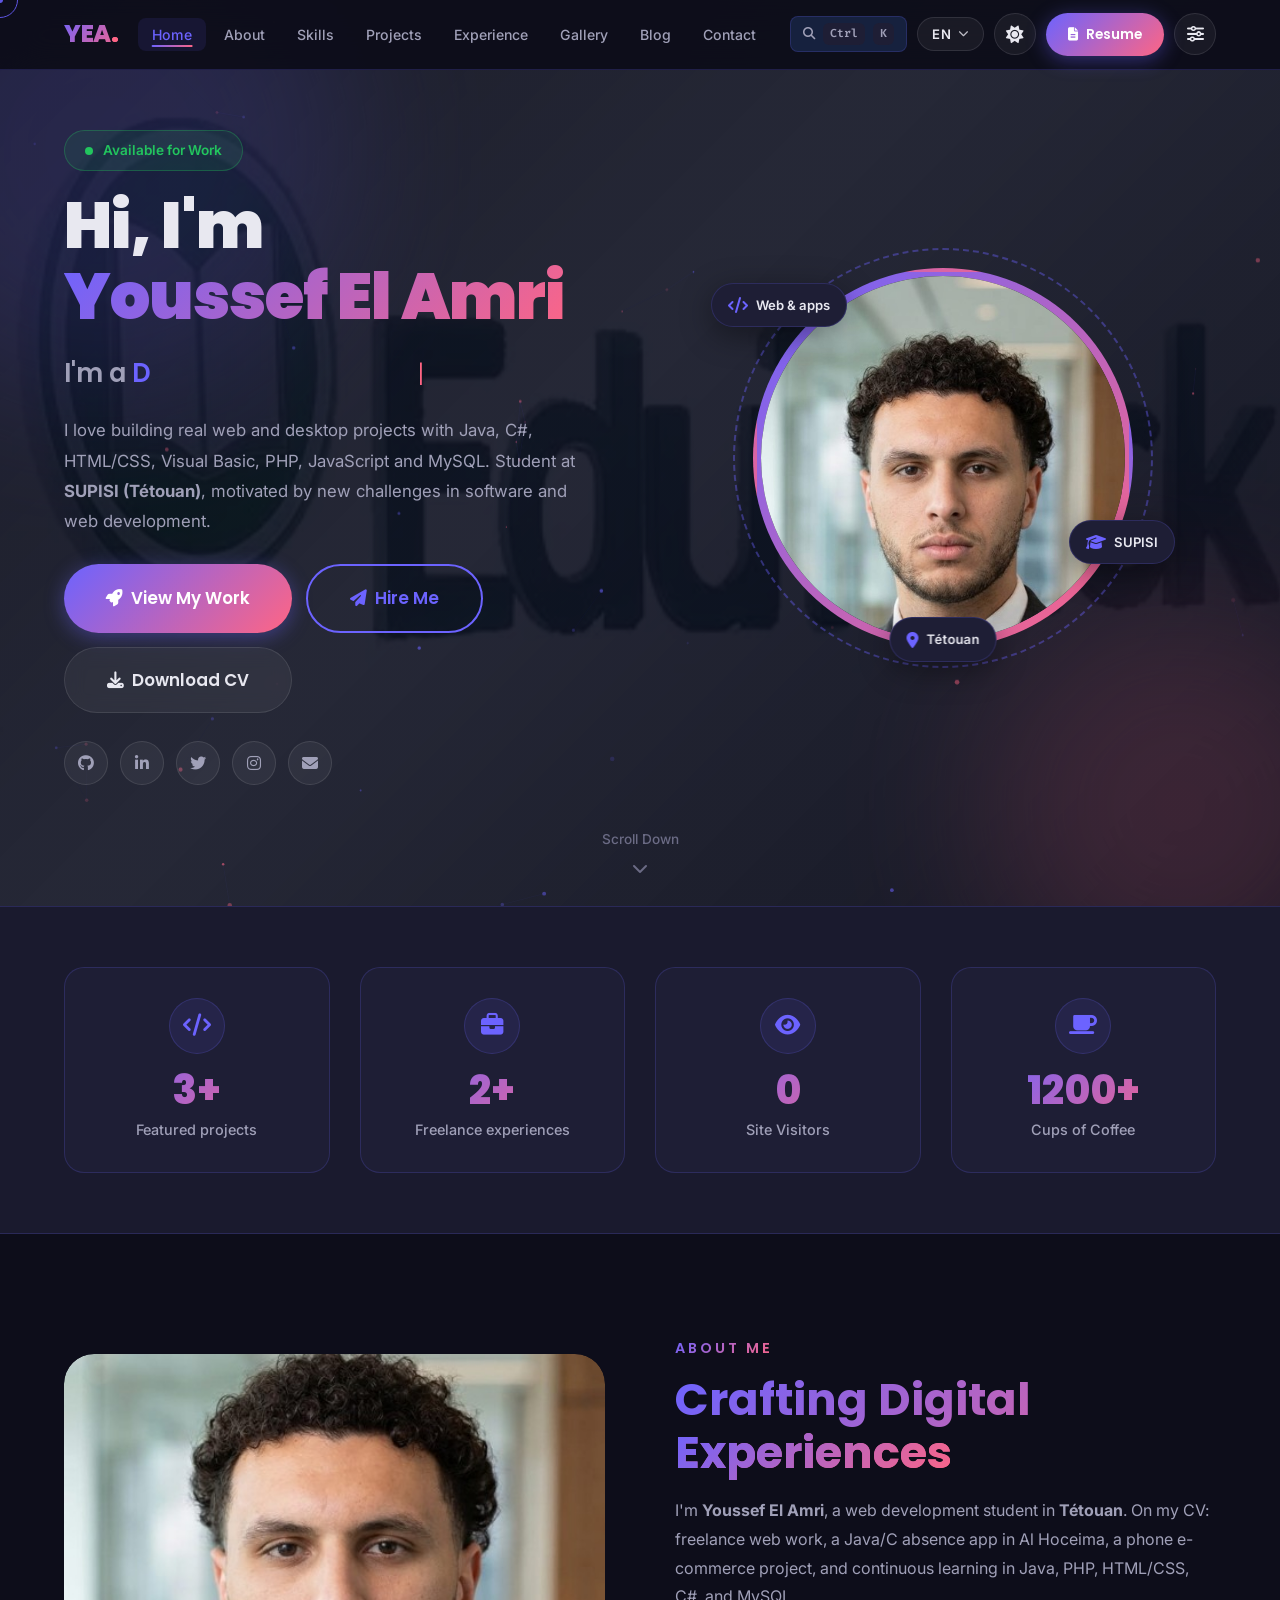
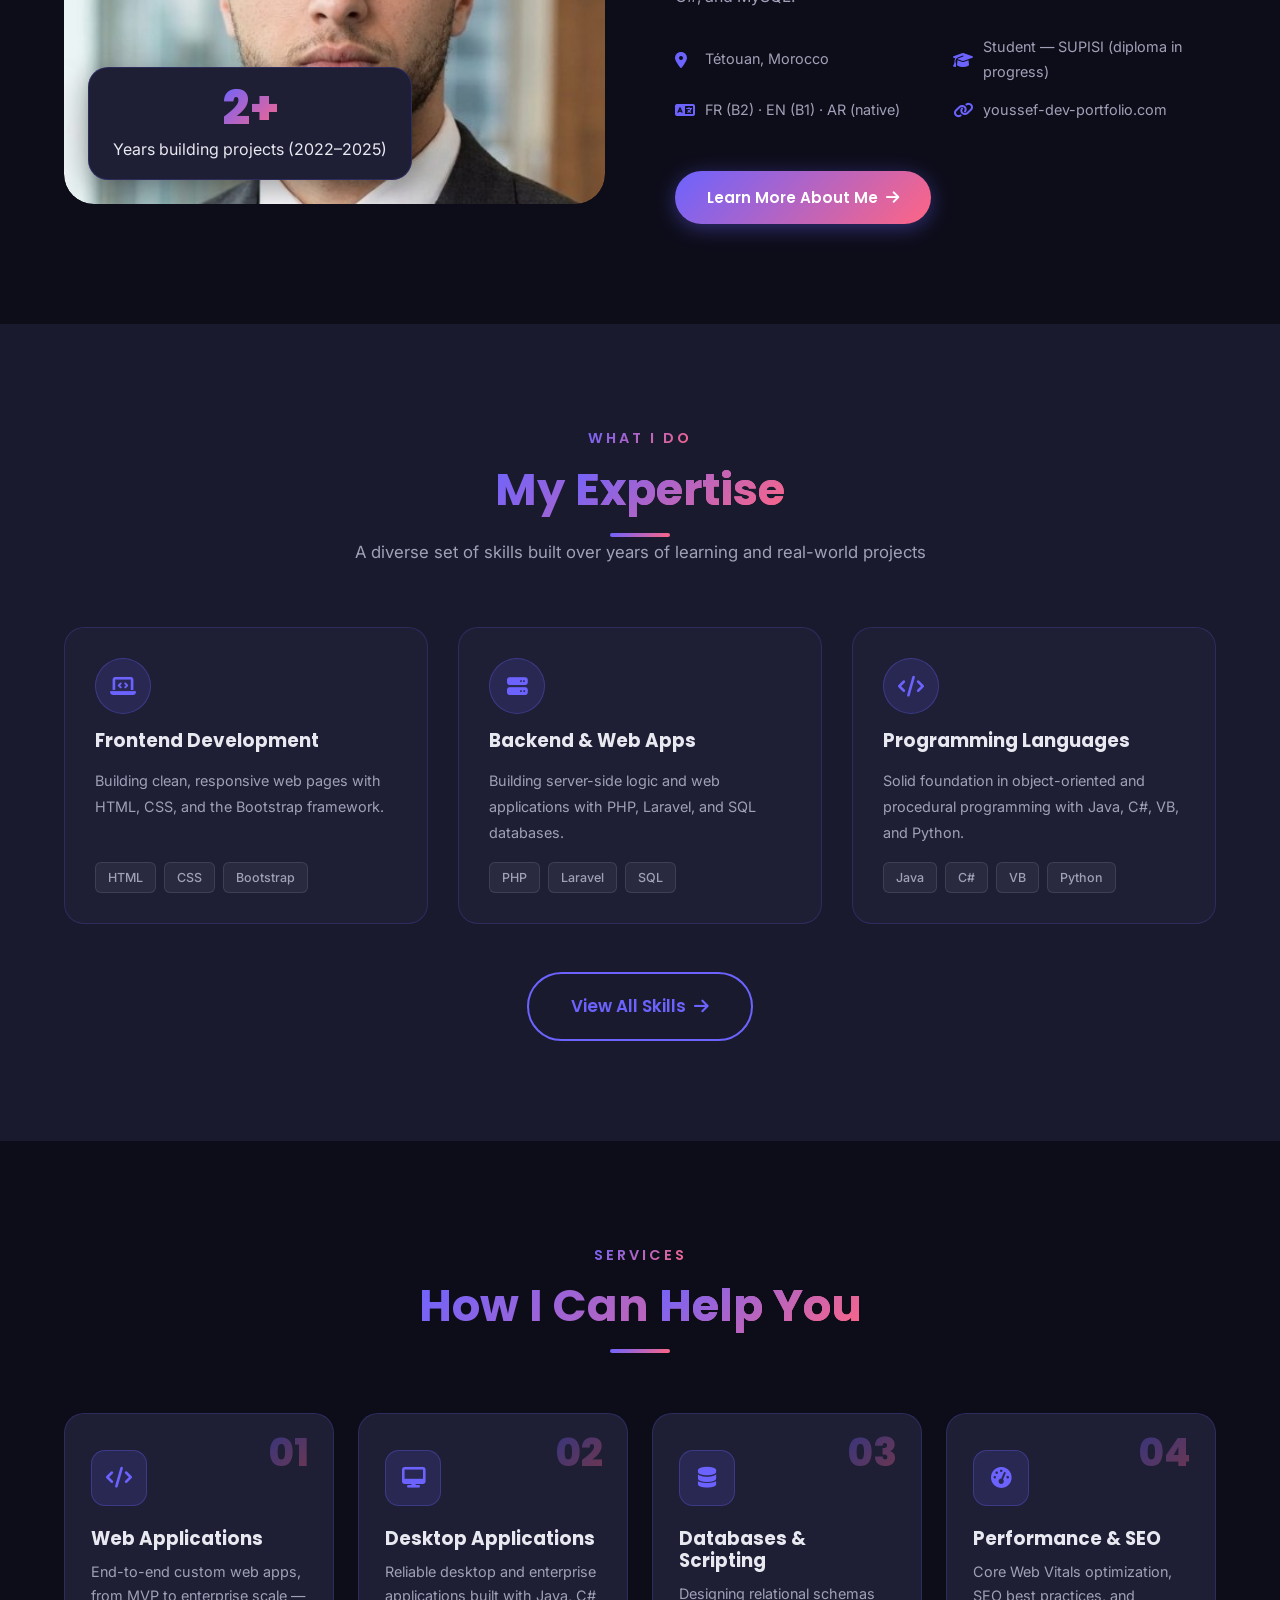
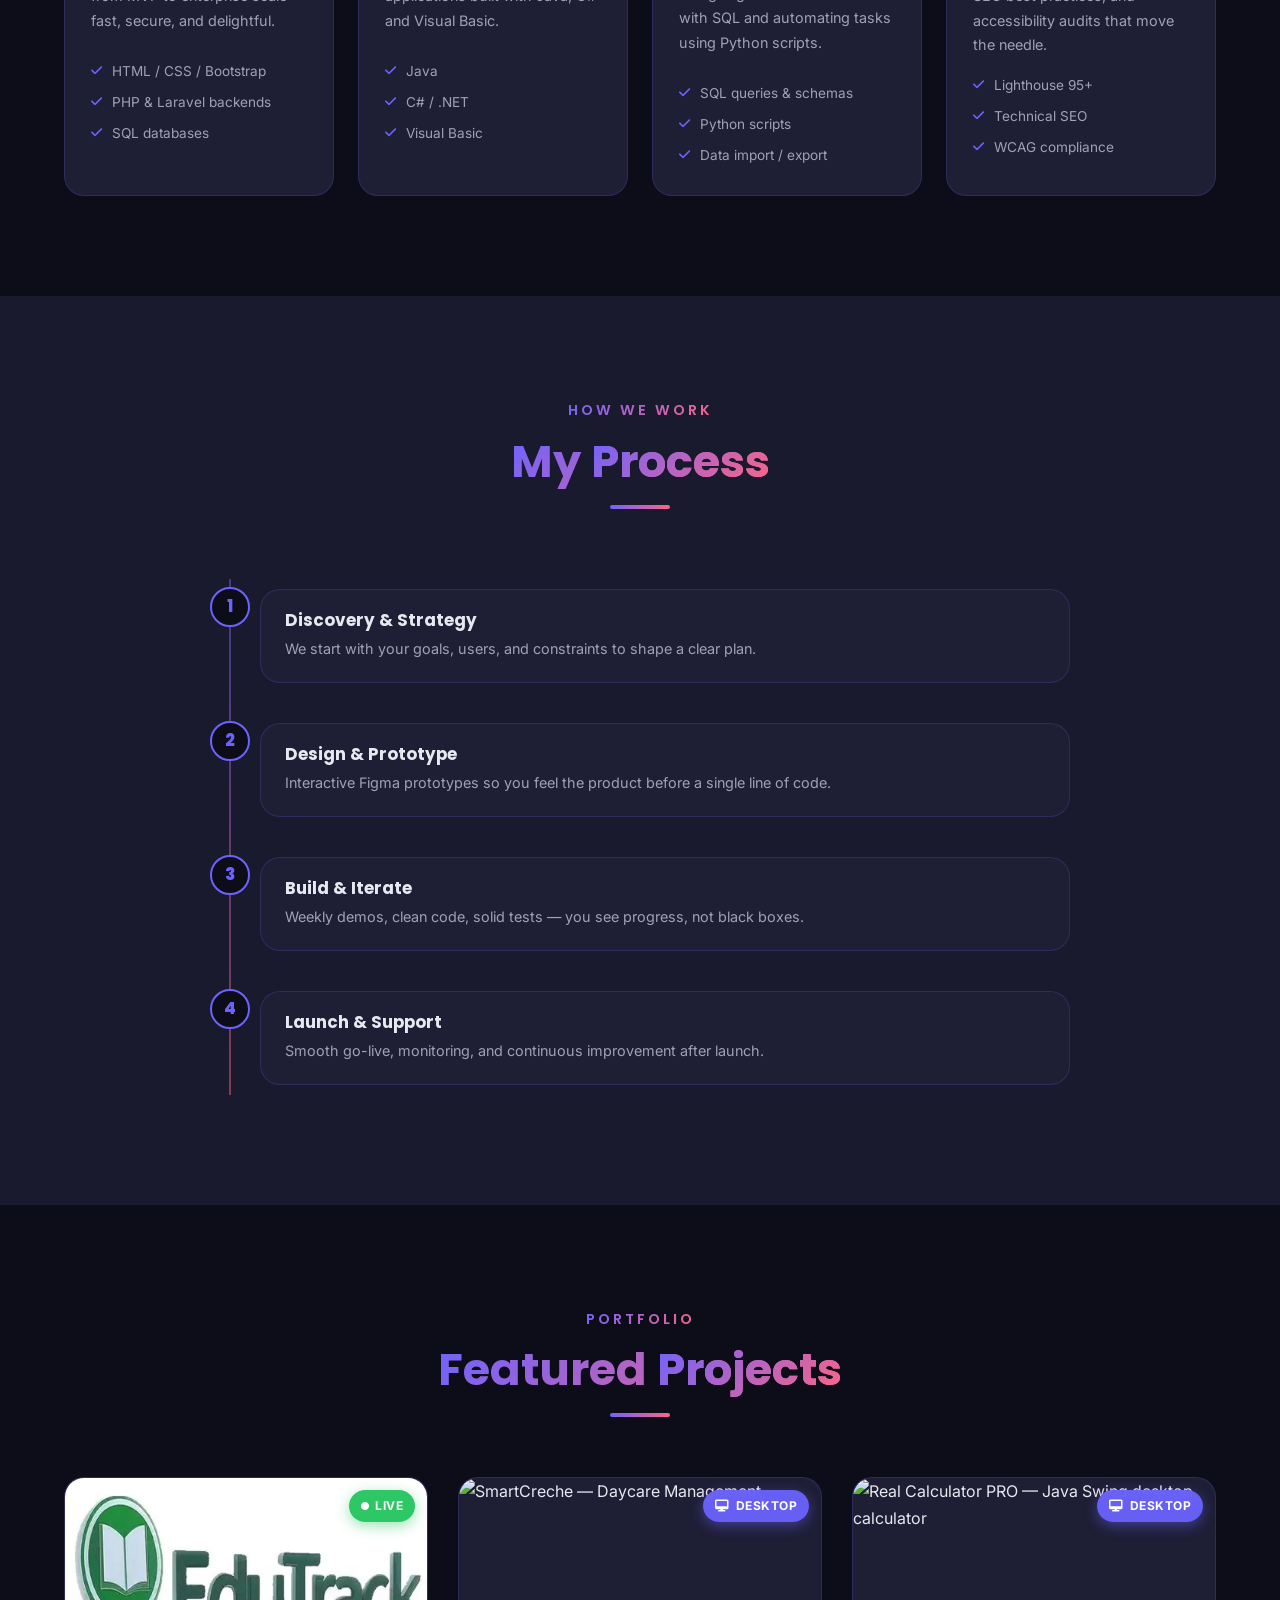
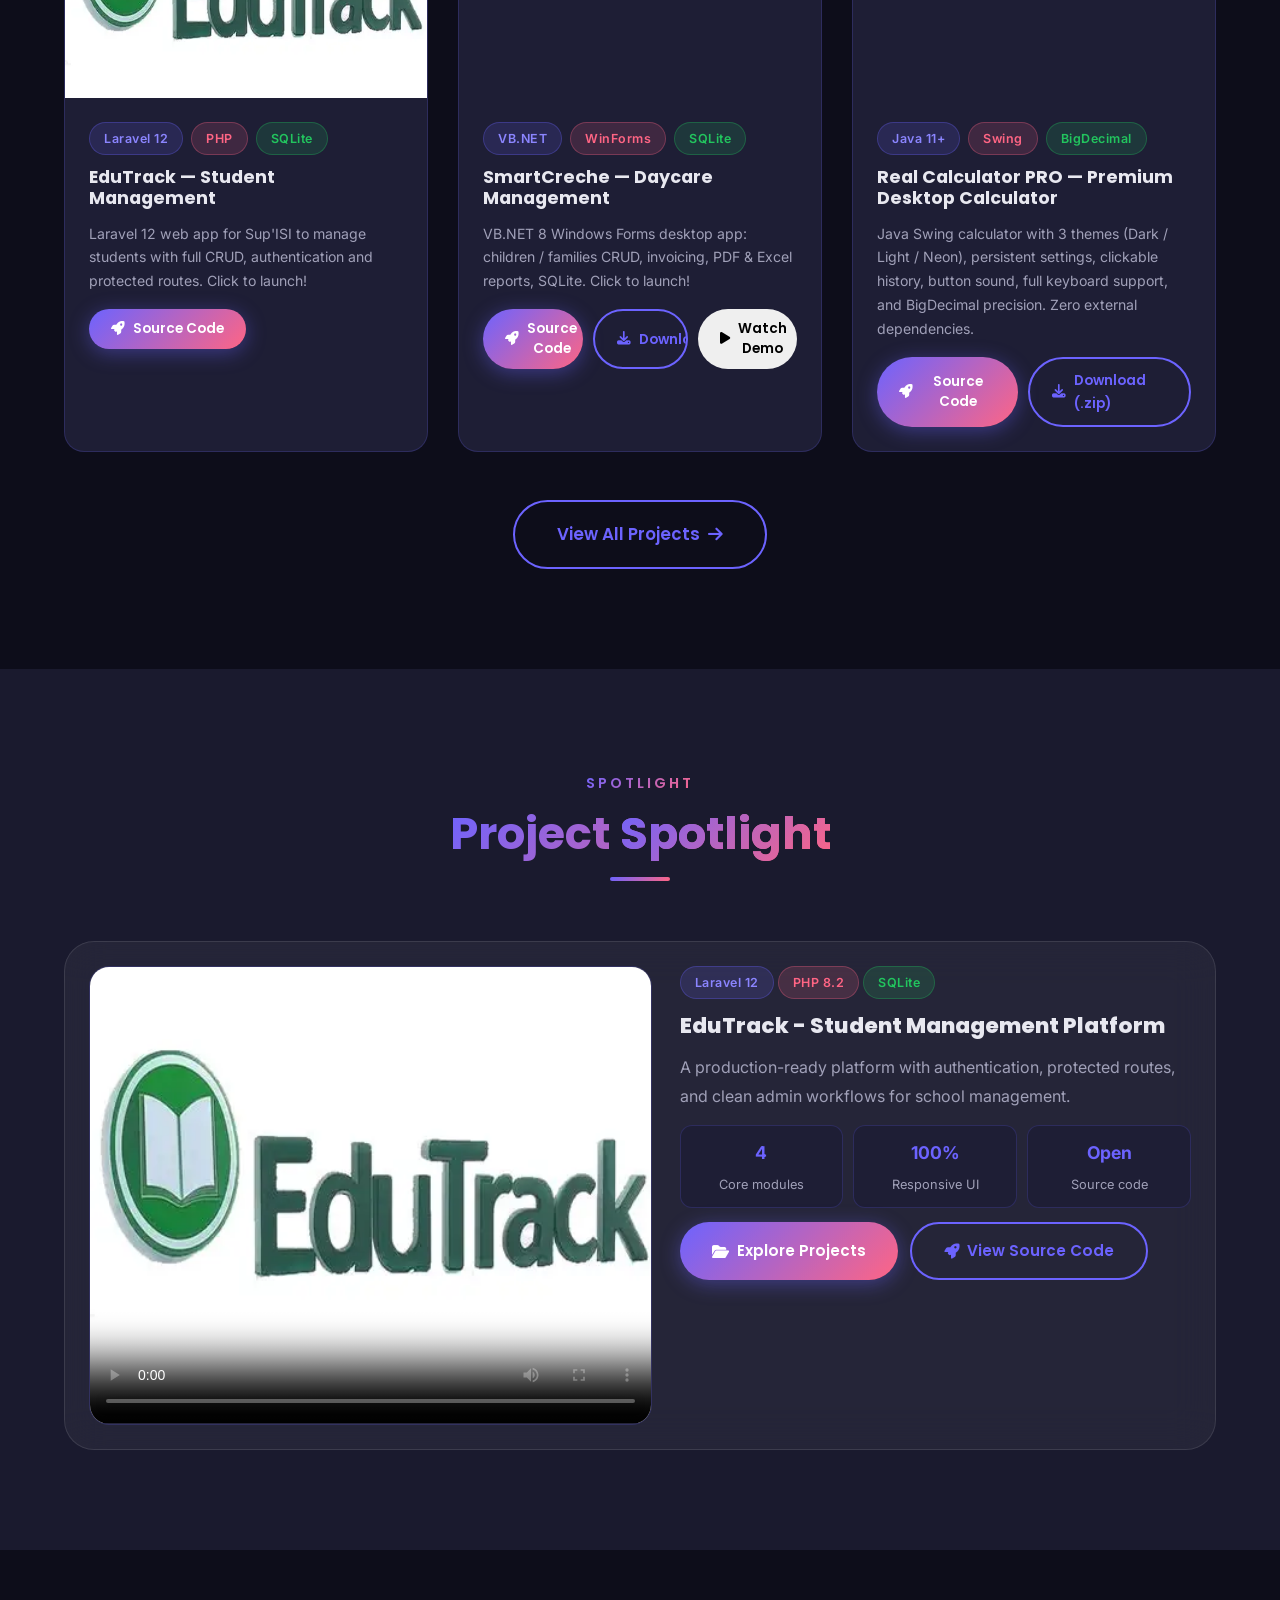
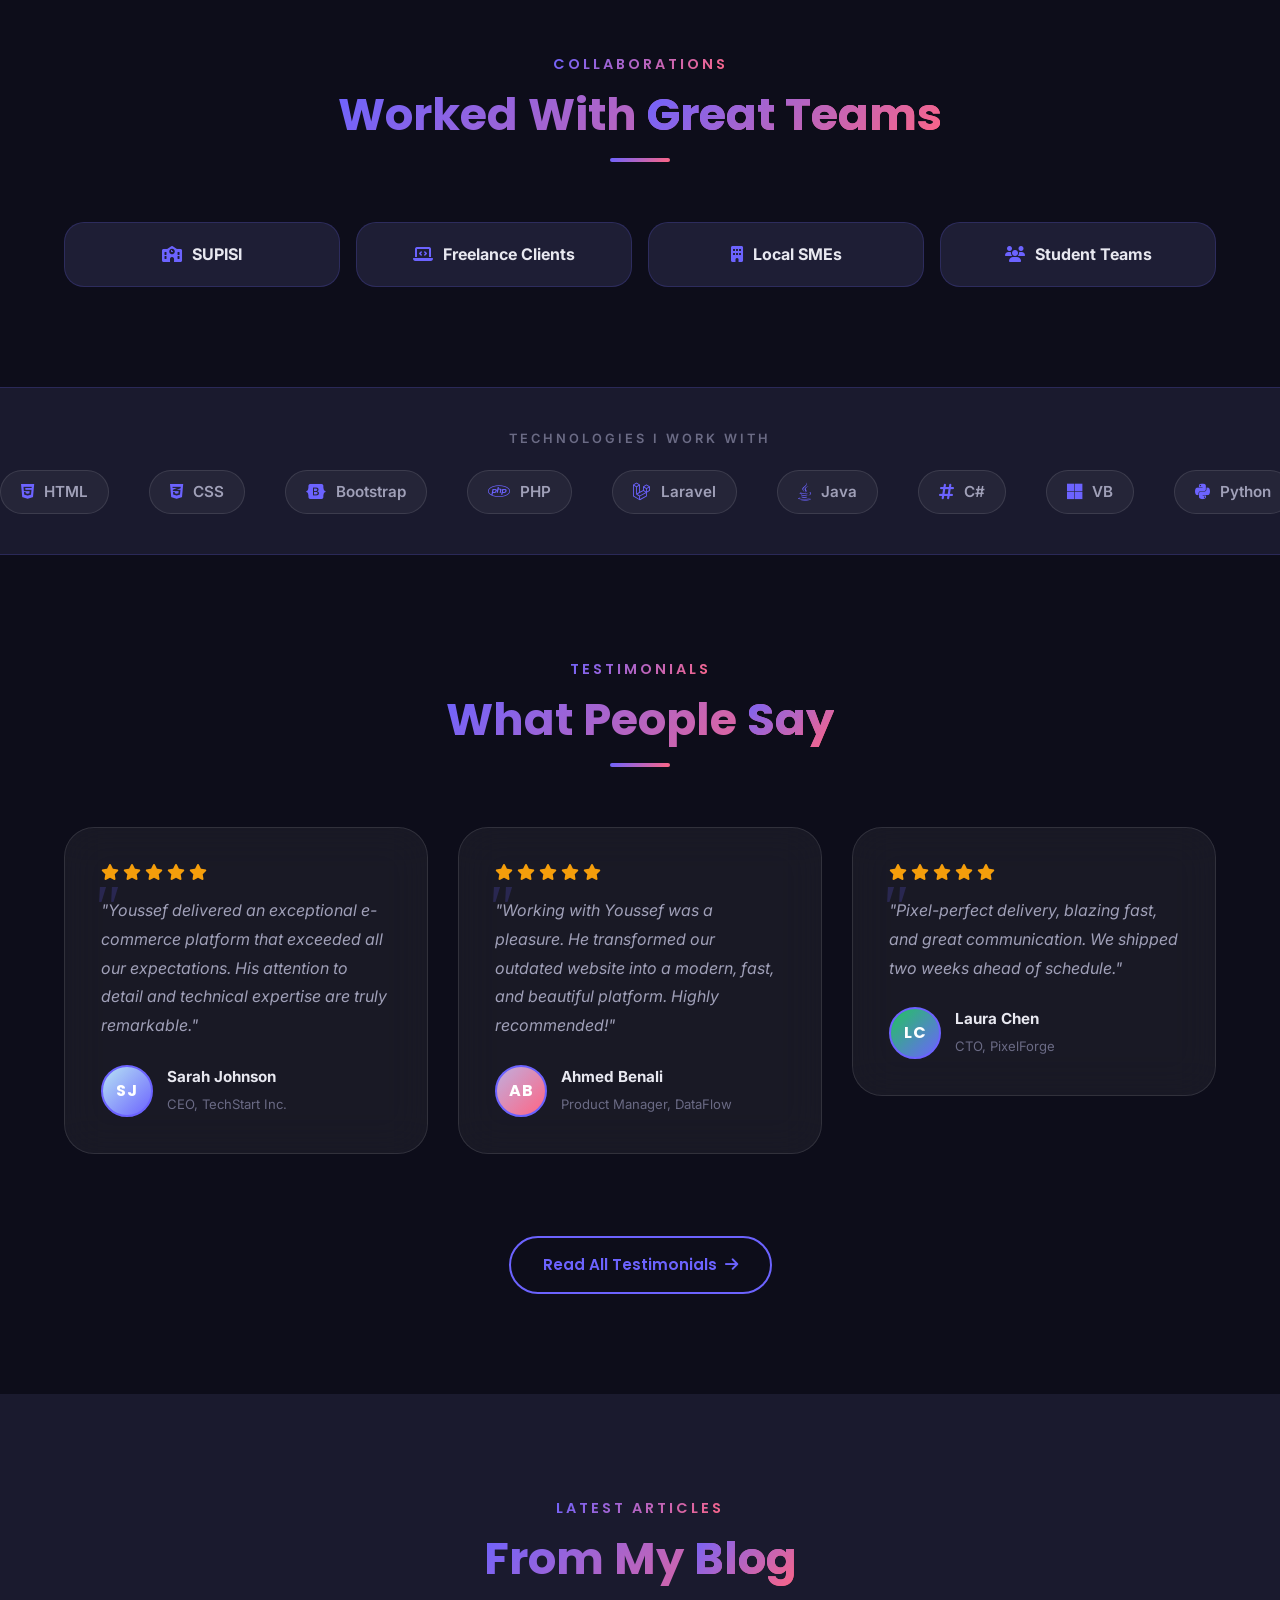
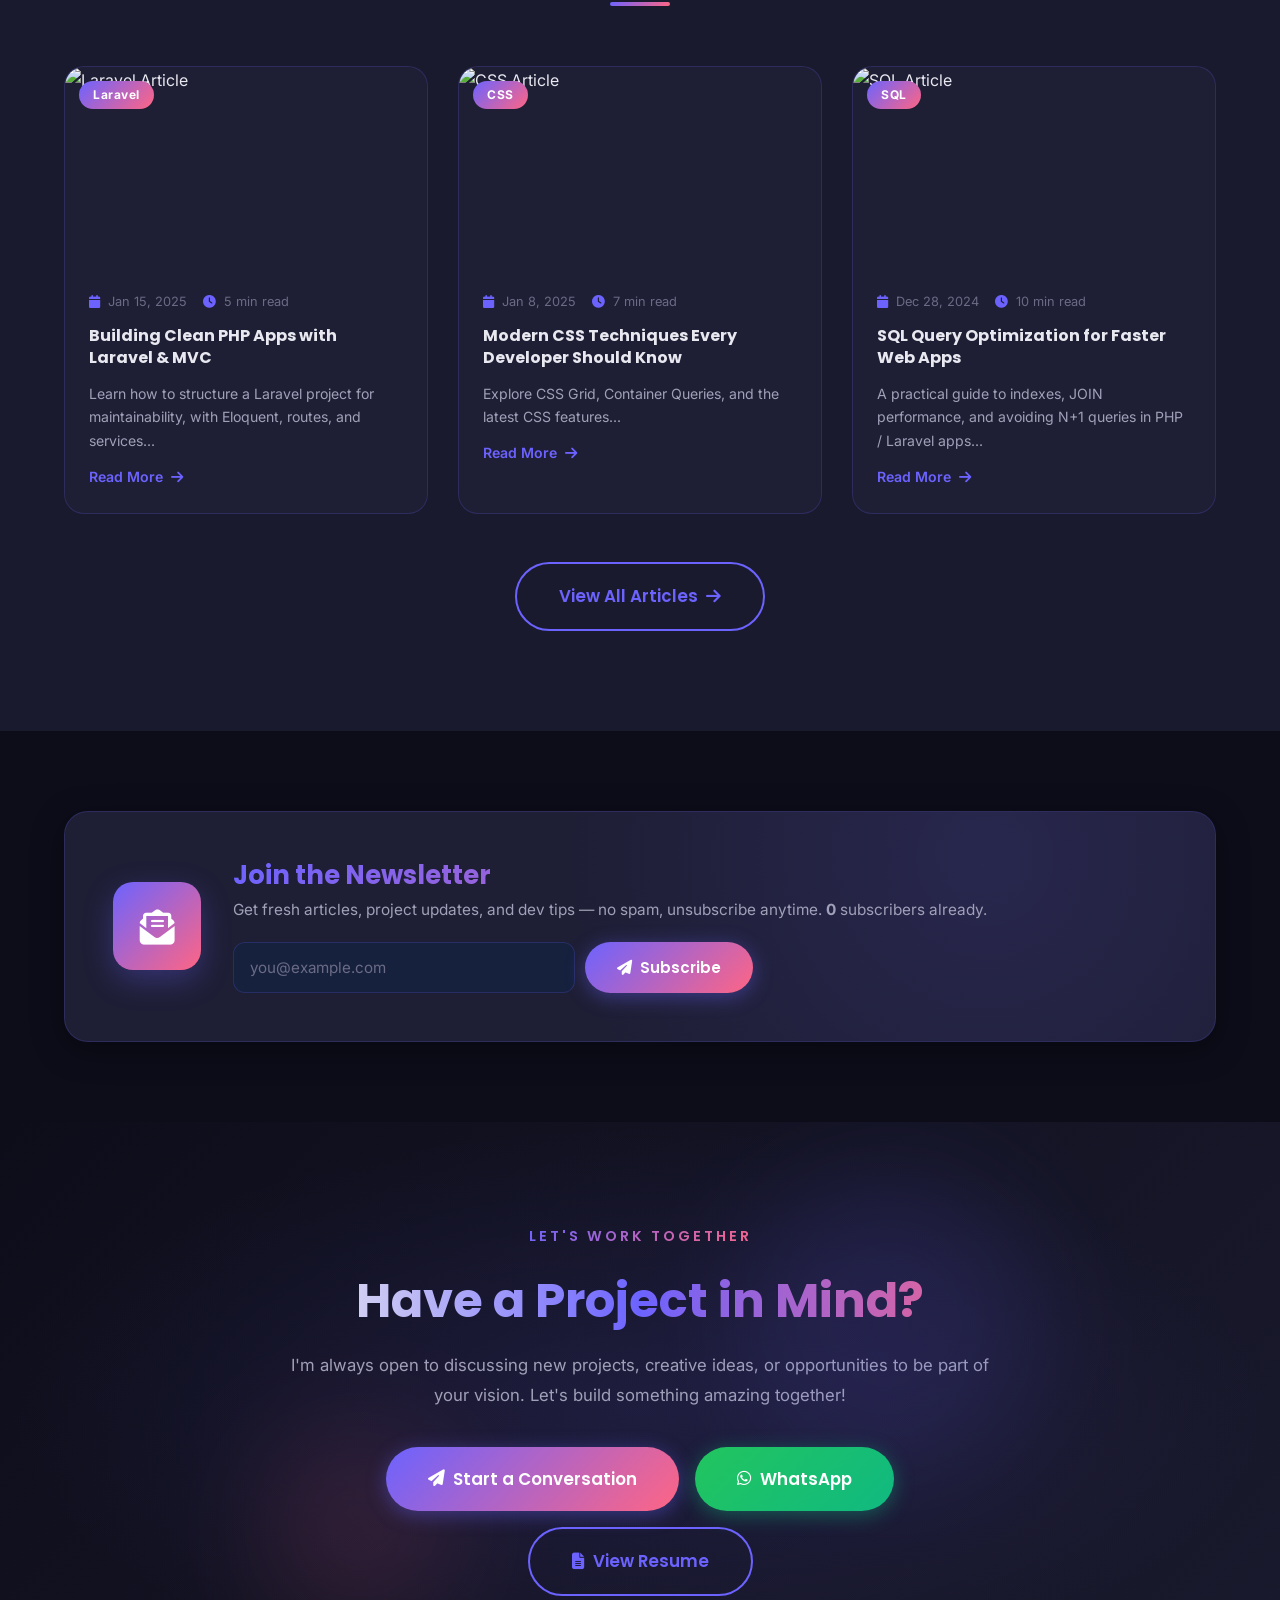
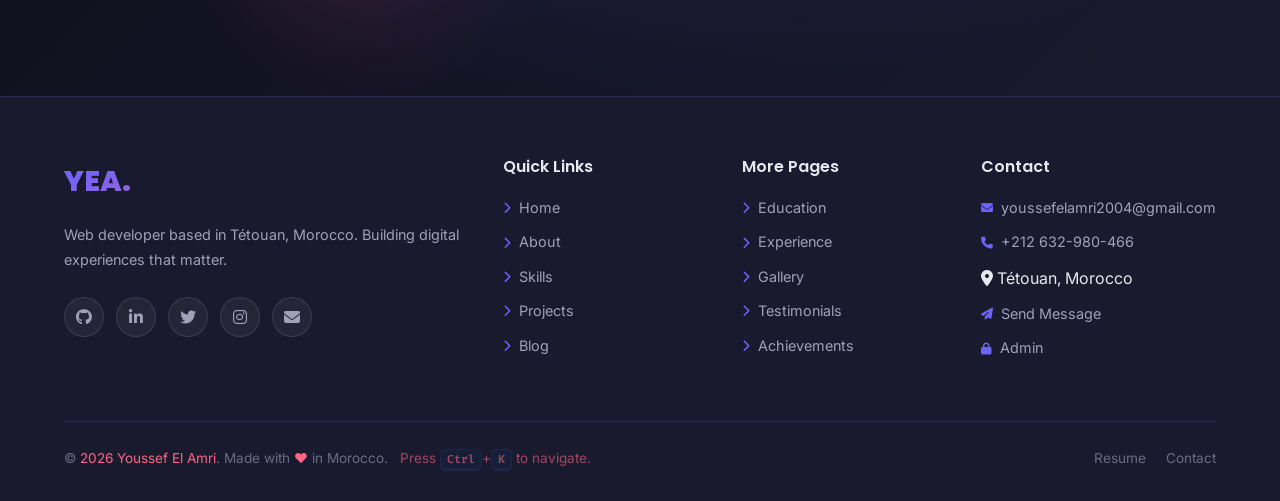
==== commit a239e694: "Restore spotlight video using tracked asset Made-with: Cursor" ====
--- a/index.html
+++ b/index.html
@@ -695,7 +695,9 @@
 
       <article class="spotlight-card card-glass" data-aos="fade-up">
         <div class="spotlight-media">
-          <img src="img/edutrack-cover.png" alt="EduTrack project preview" loading="lazy" />
+          <video controls preload="metadata" poster="img/edutrack-cover.png">
+            <source src="videos/299527.mp4" type="video/mp4" />
+          </video>
         </div>
         <div class="spotlight-content">
           <div class="spotlight-badges">
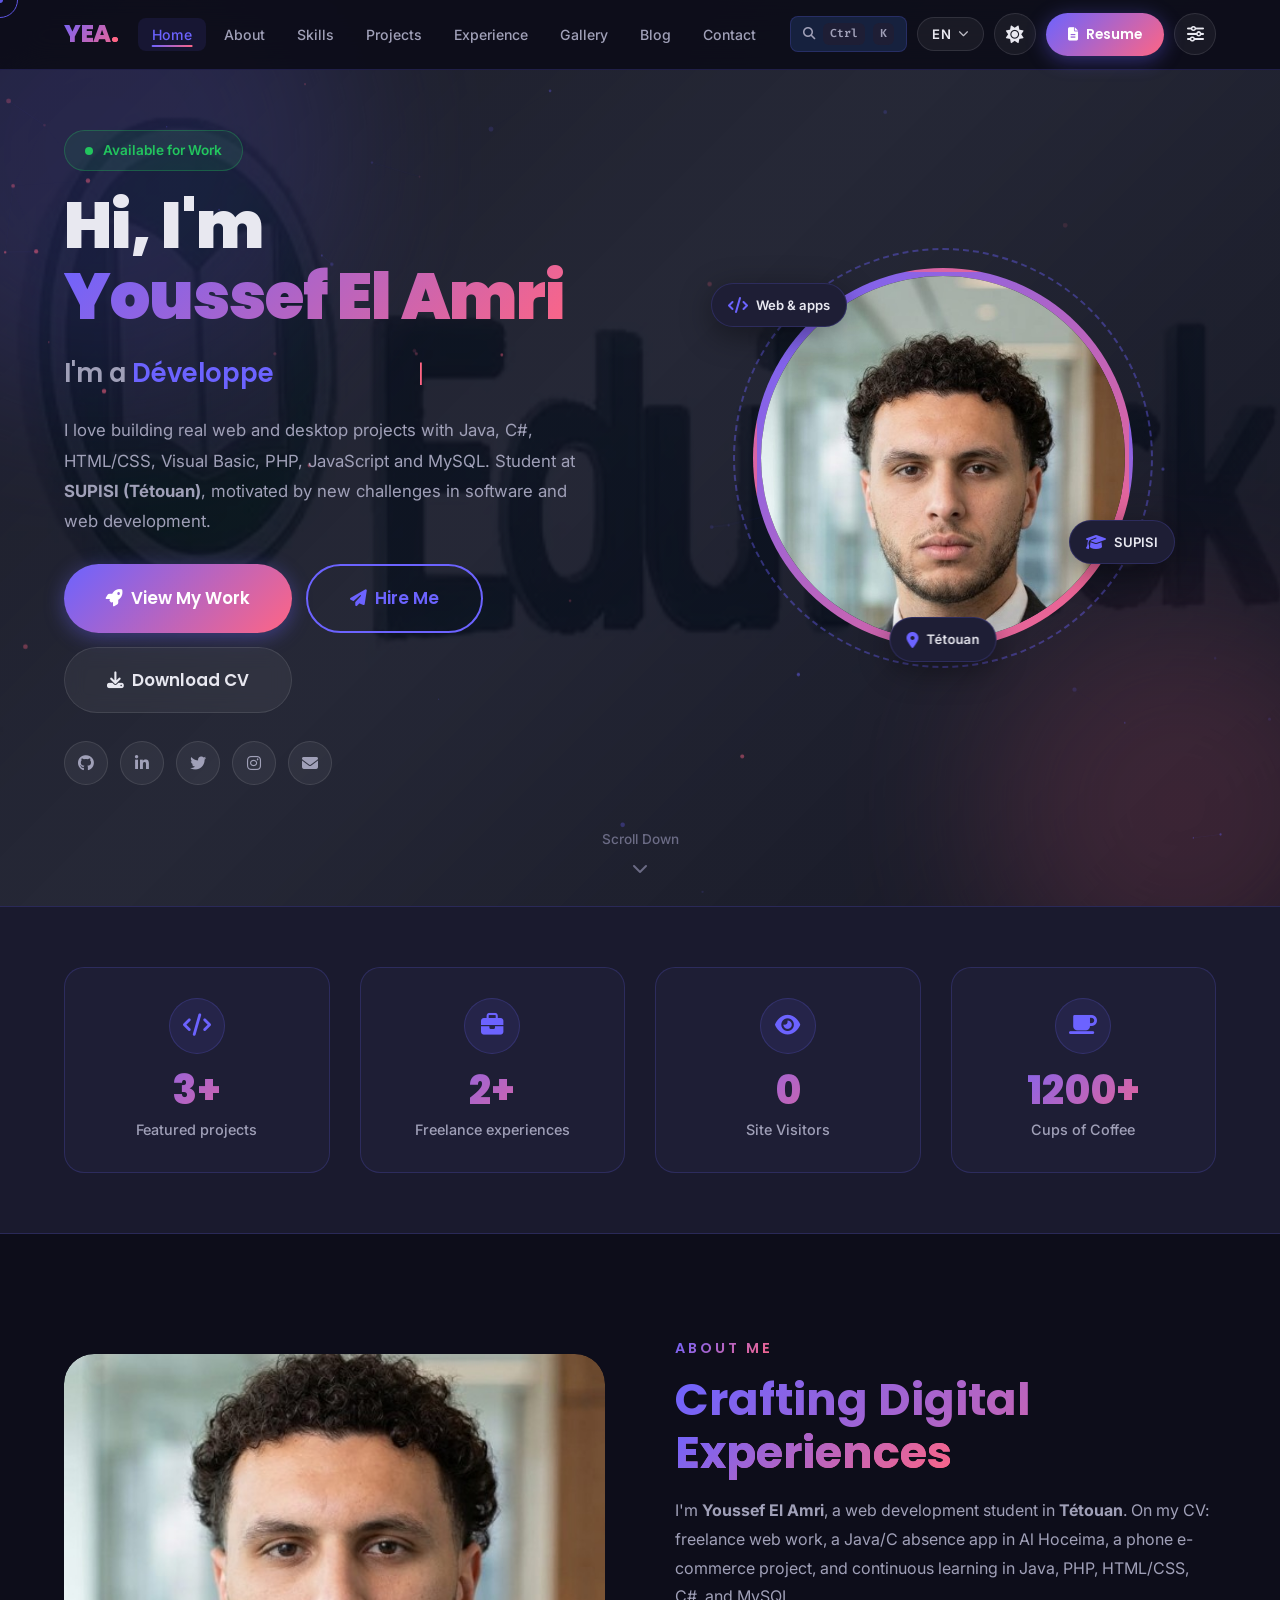
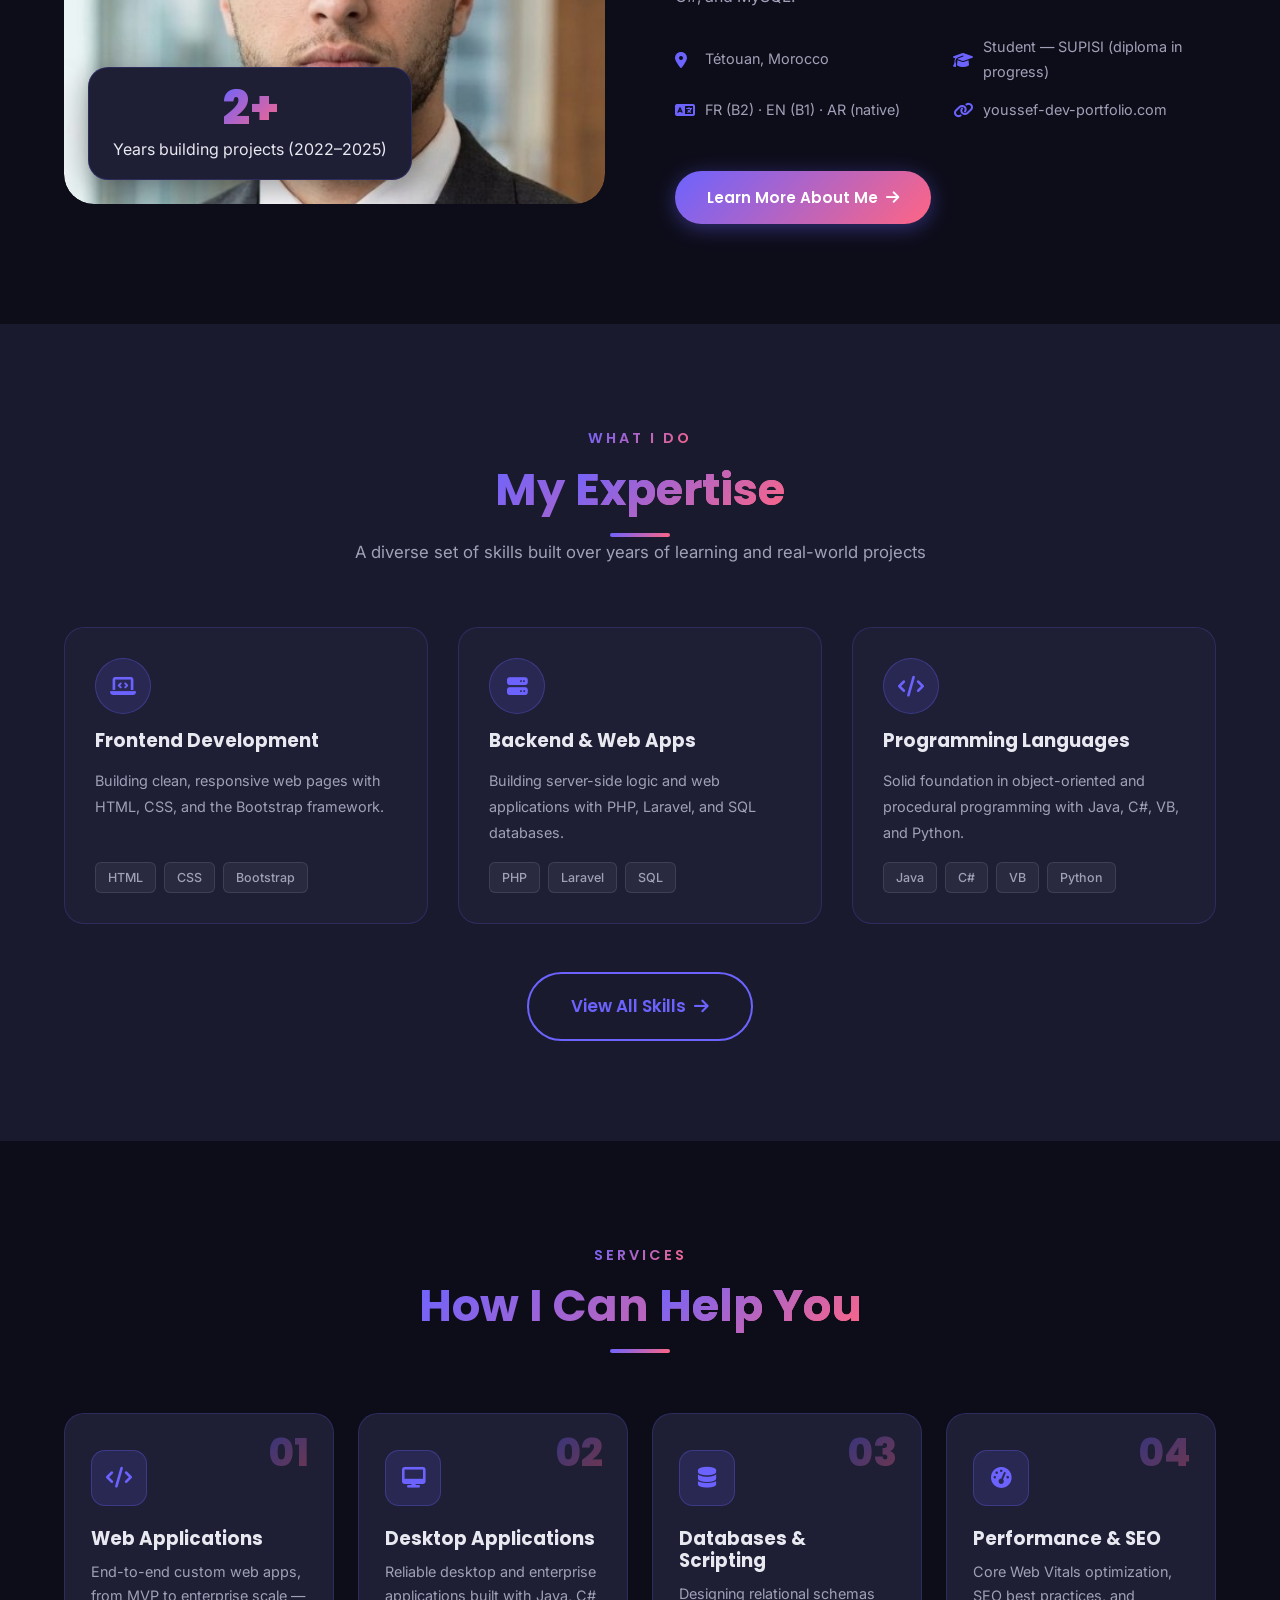
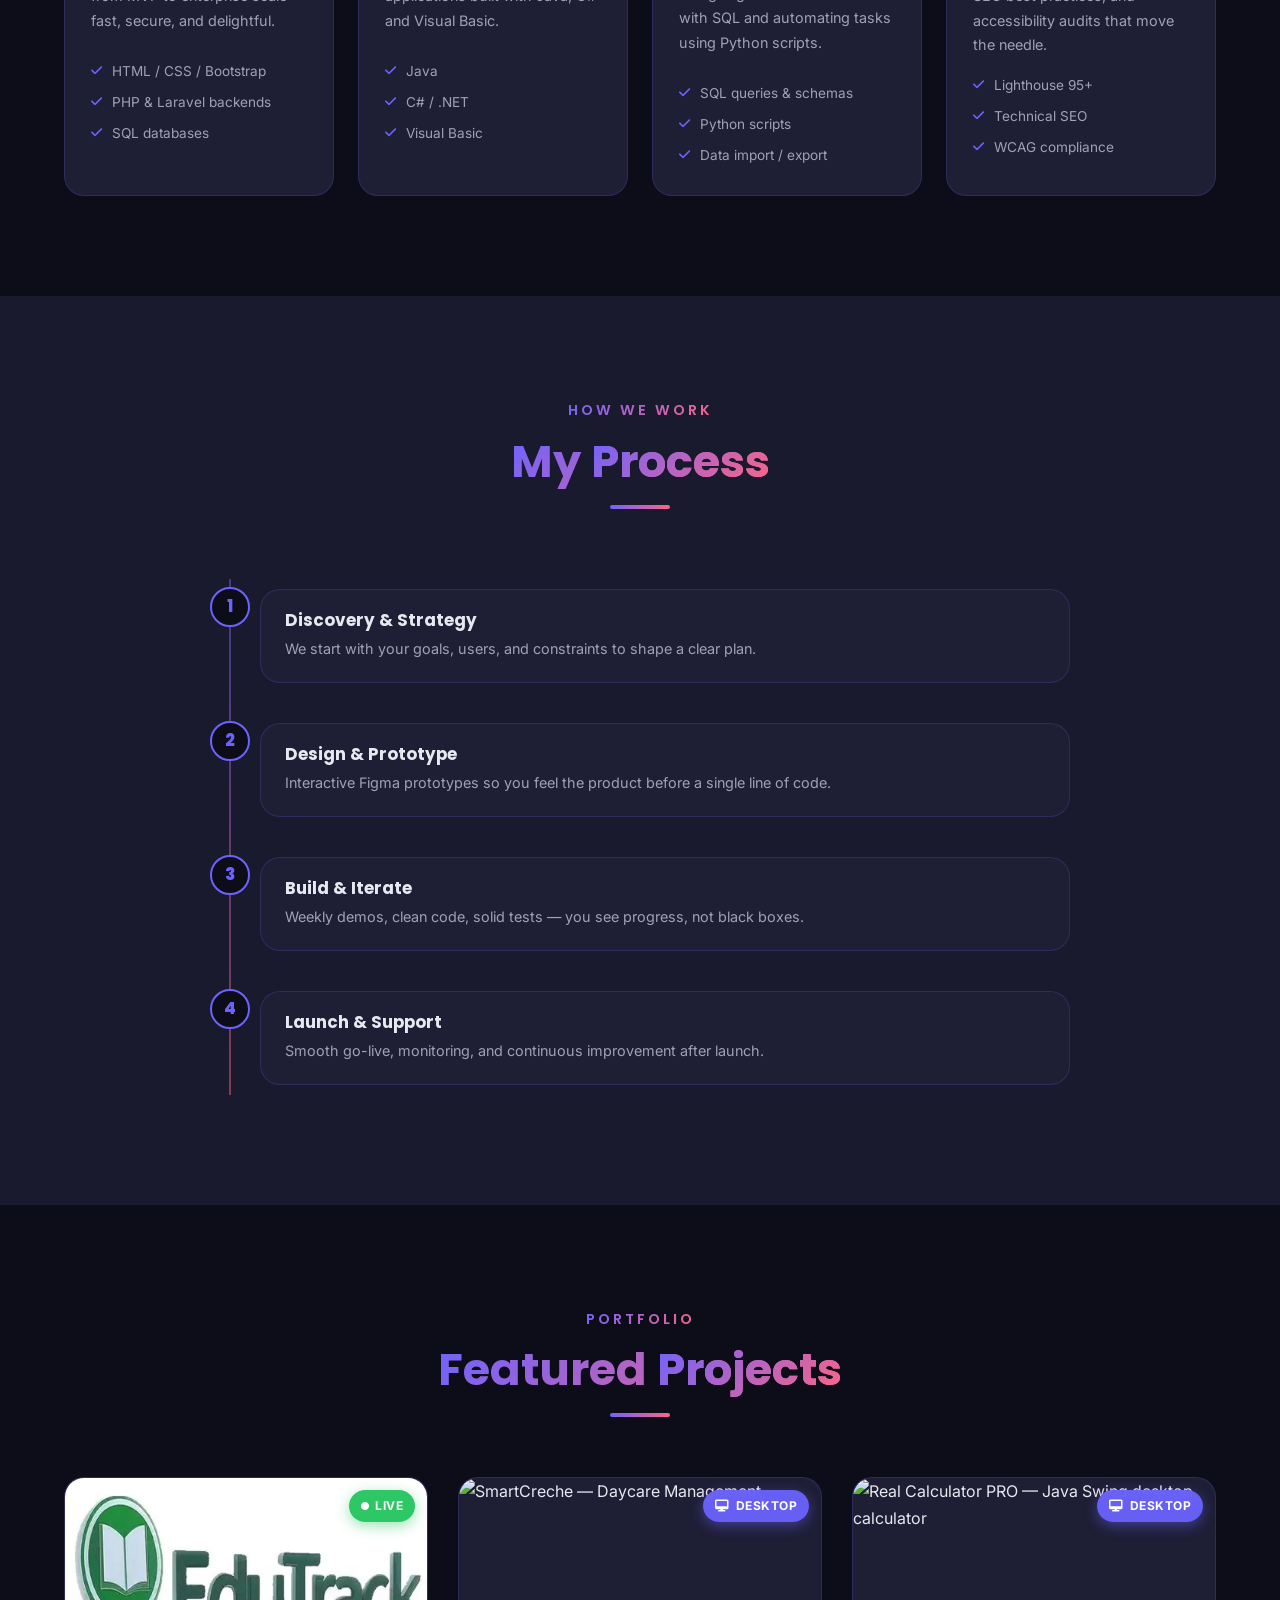
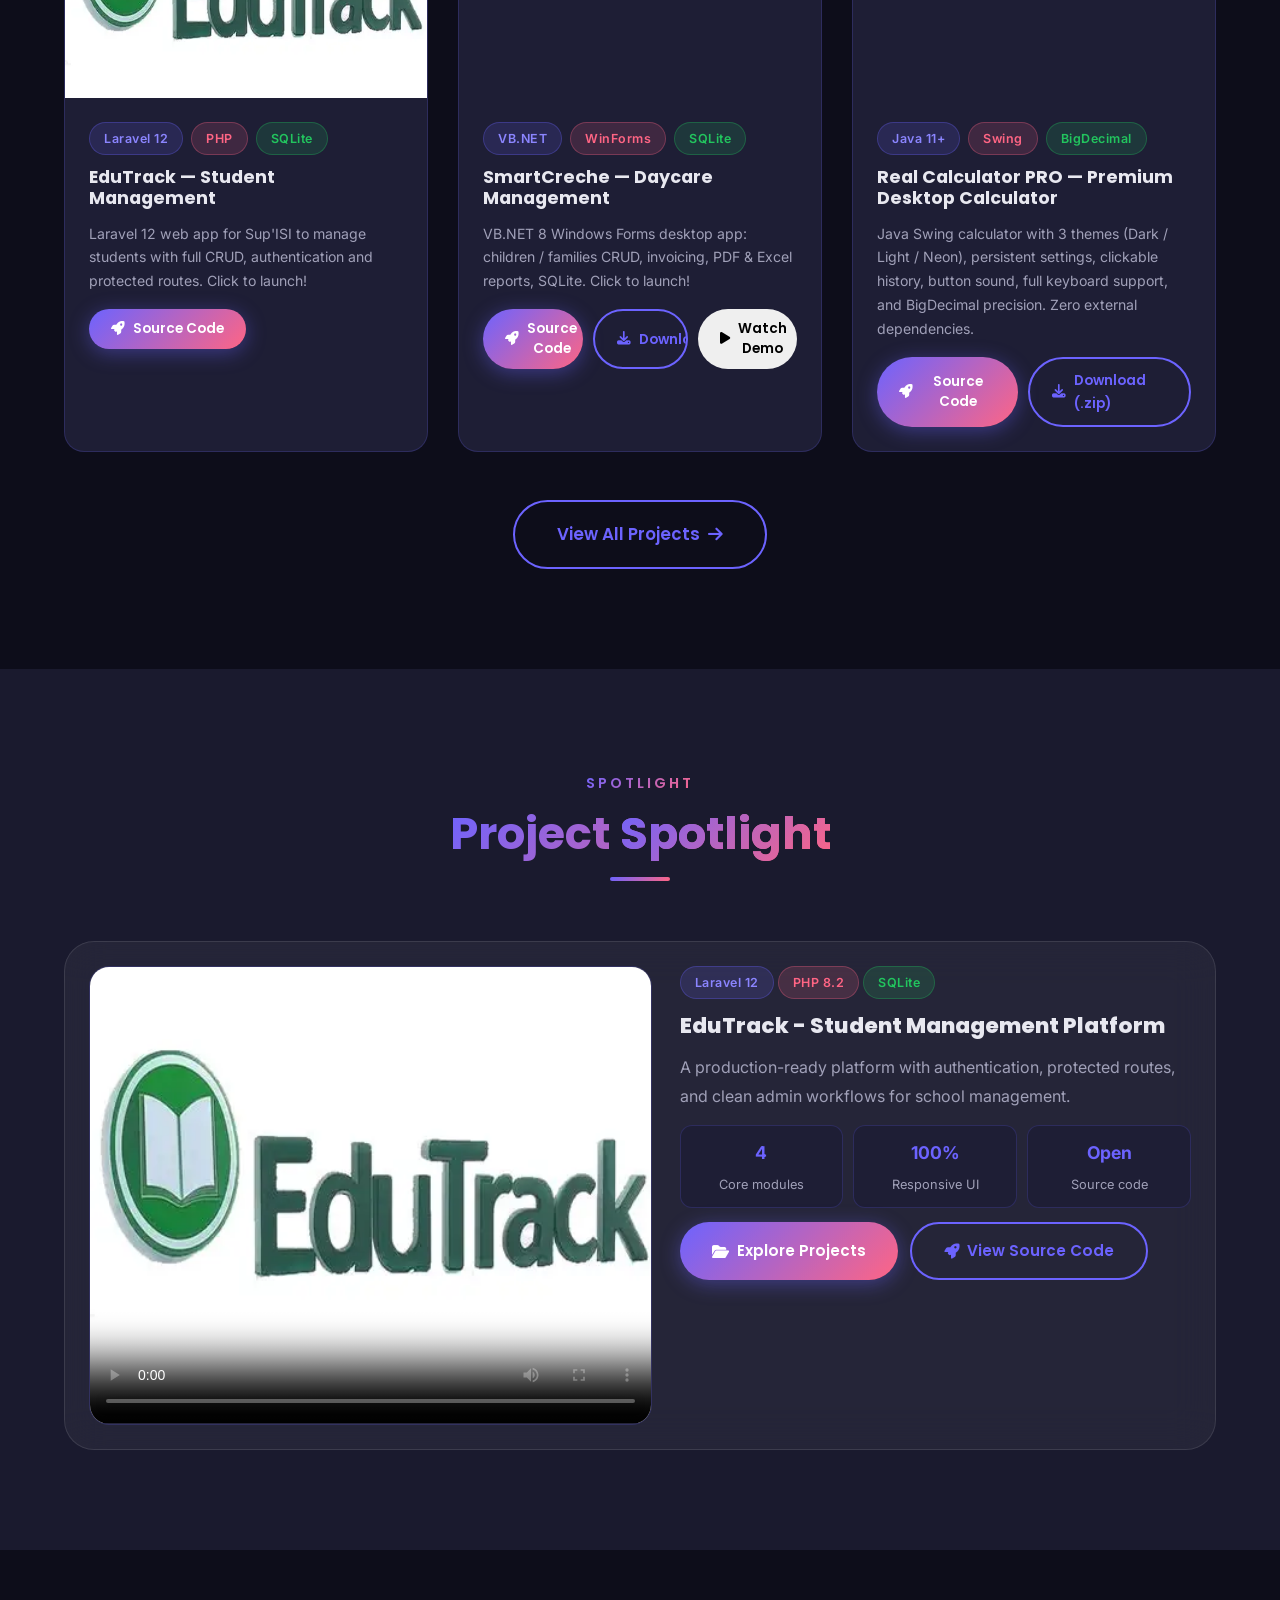
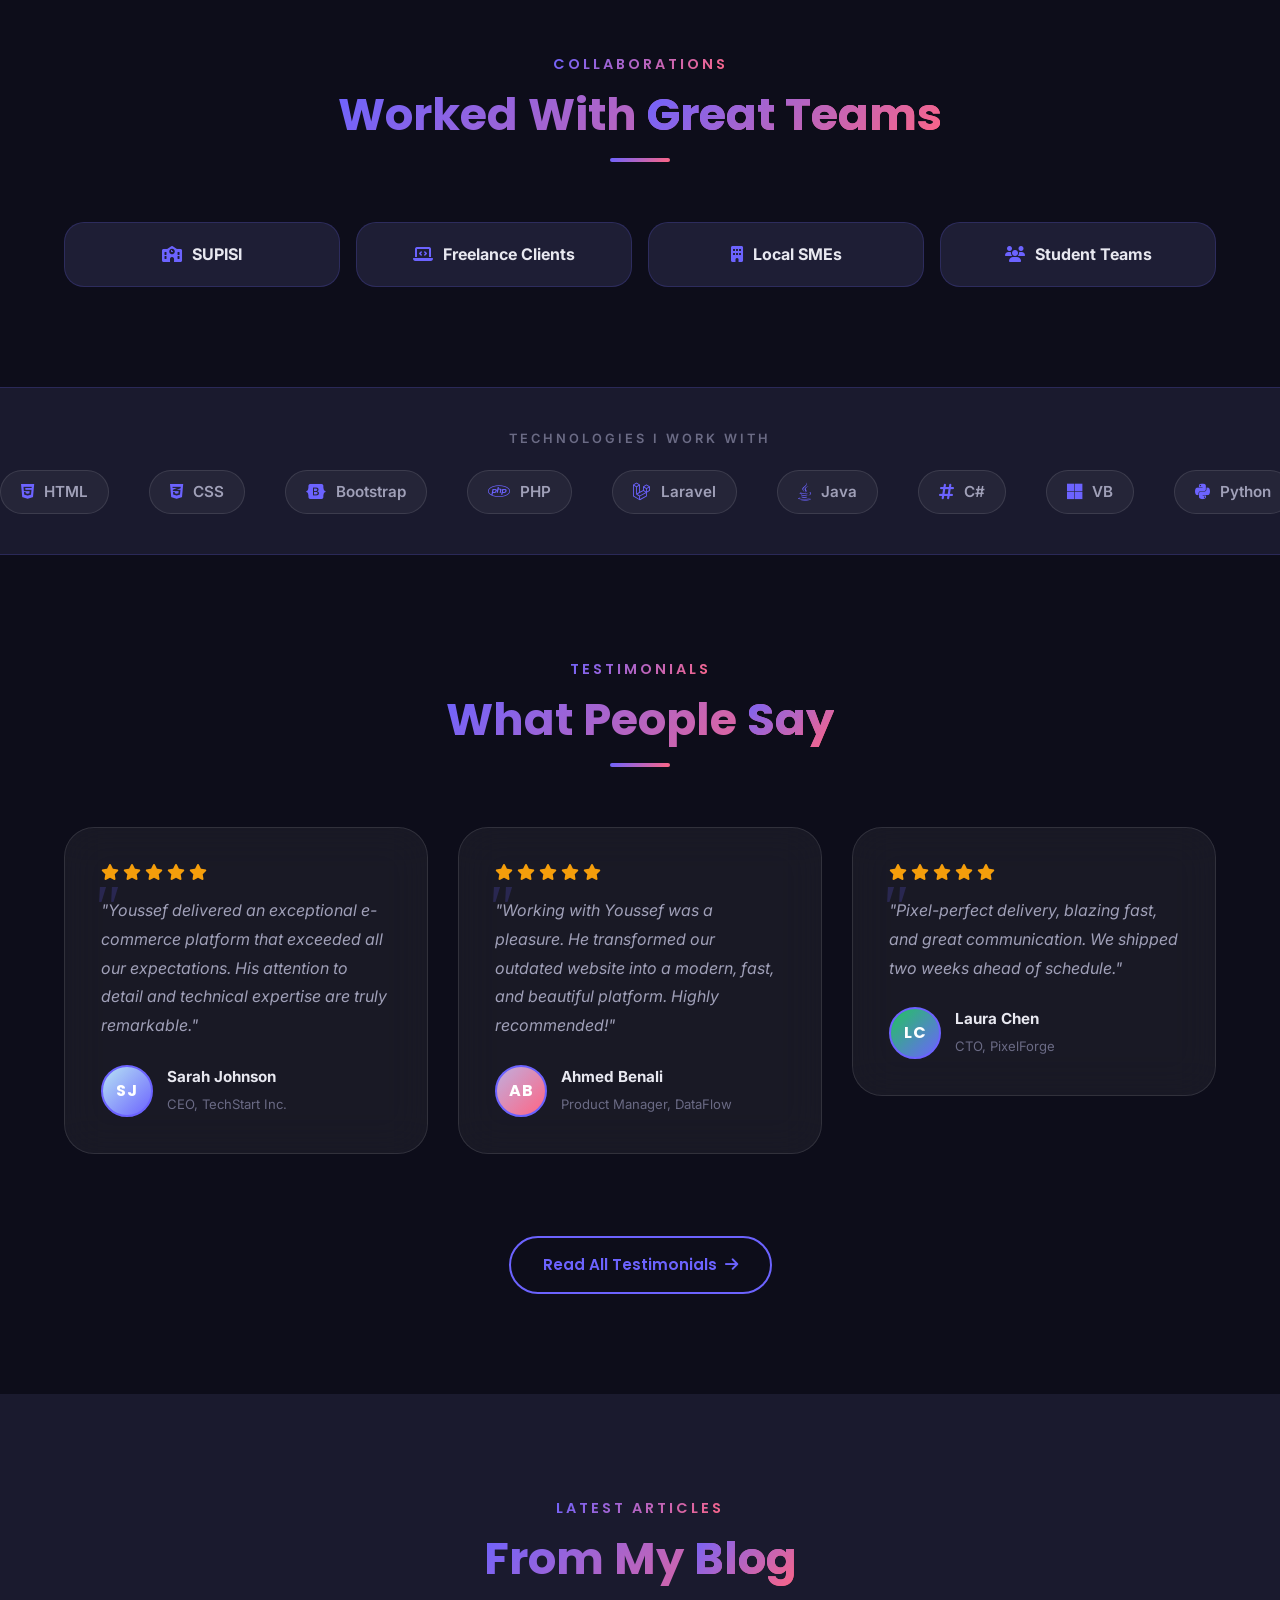
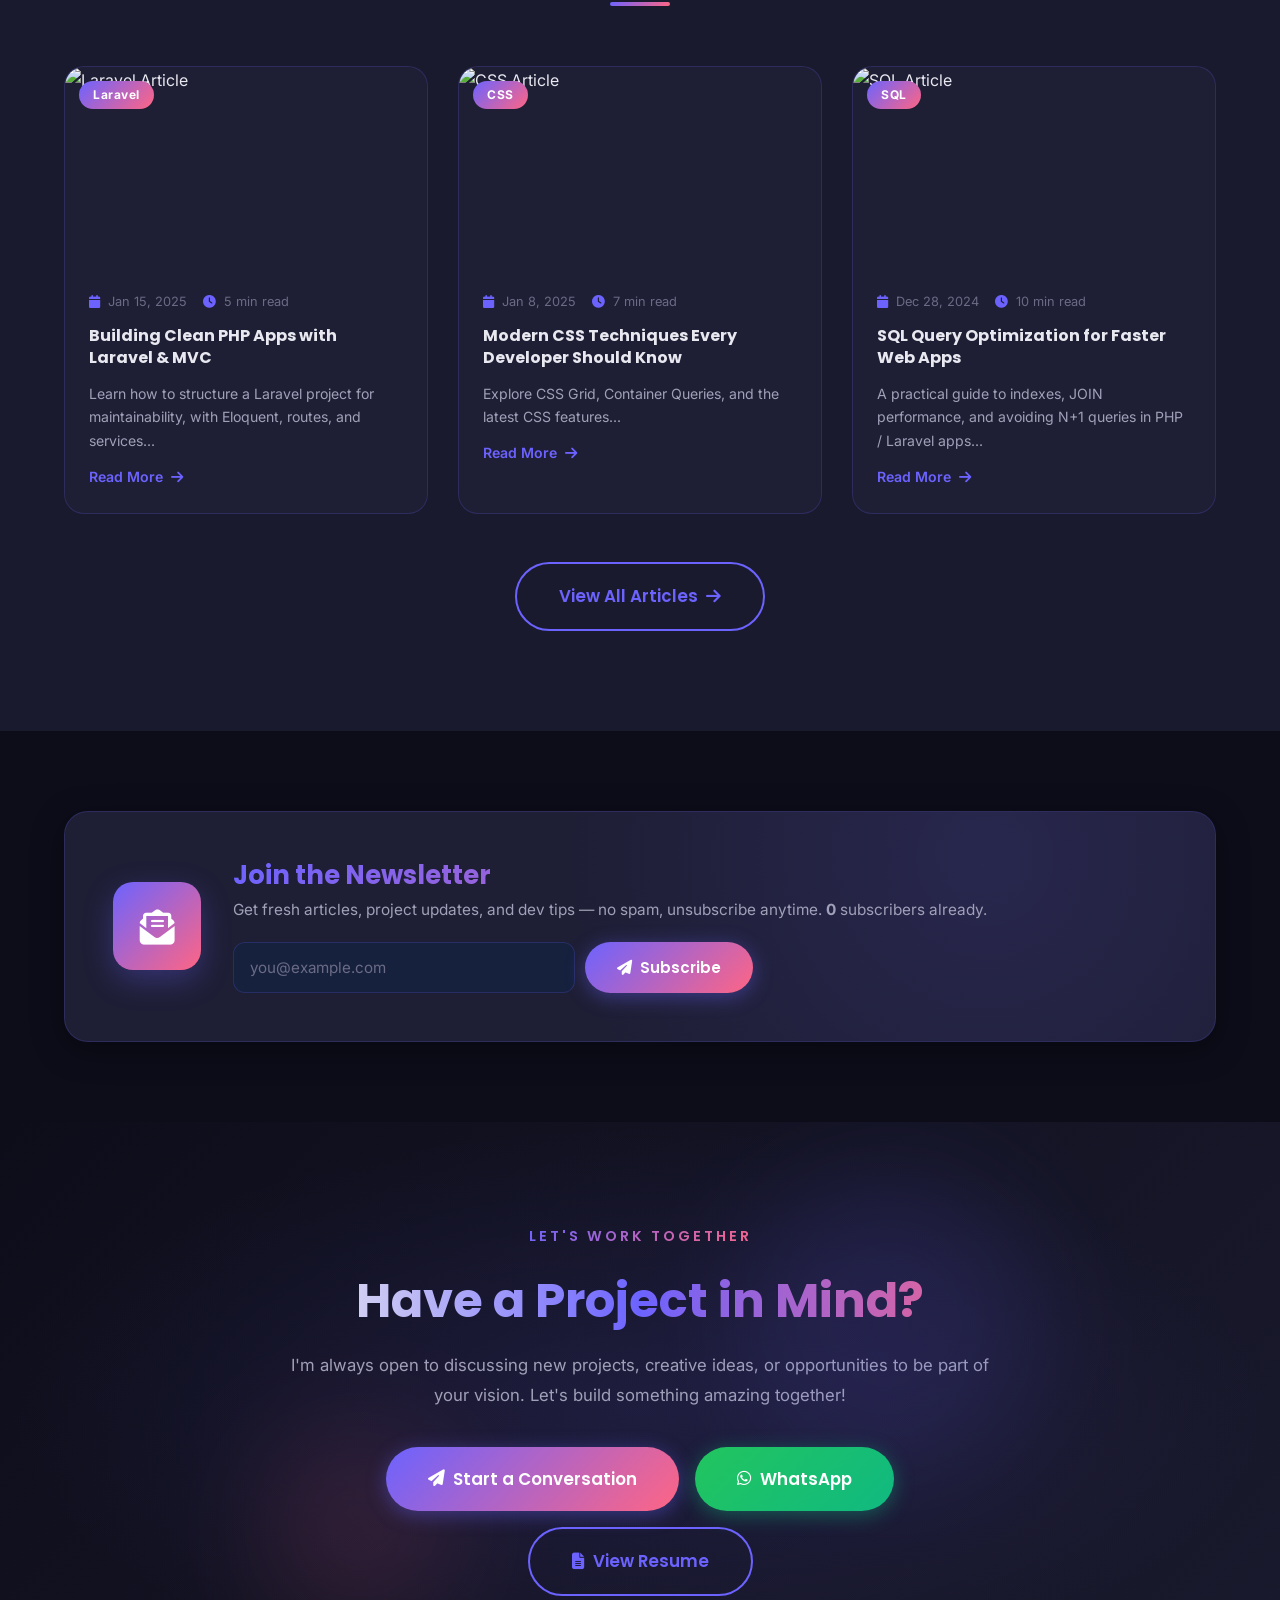
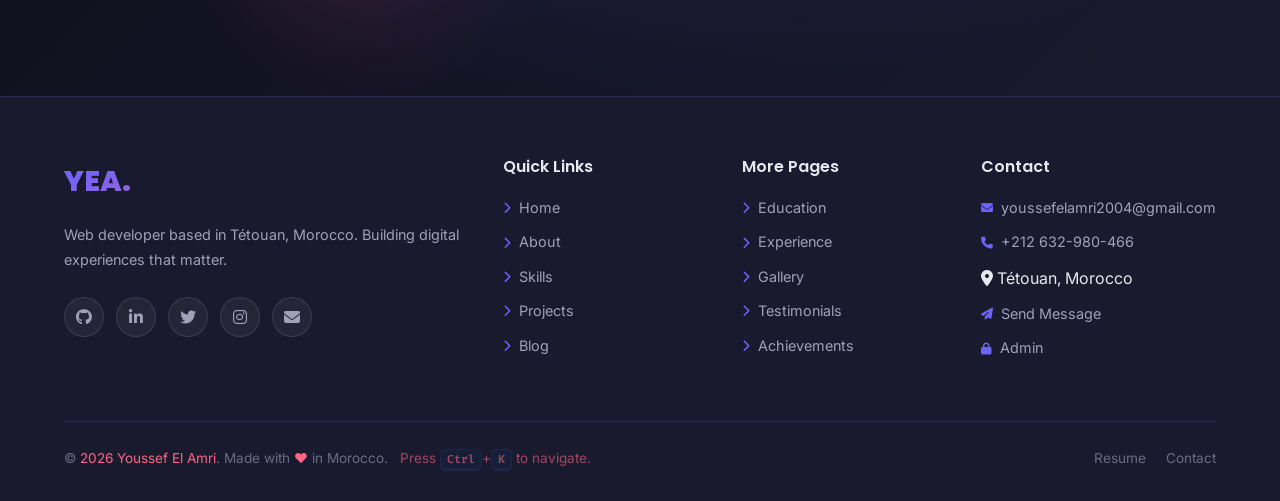
==== commit 4014acb0: "Update LinkedIn profile links Made-with: Cursor" ====
--- a/index.html
+++ b/index.html
@@ -1,4 +1,4 @@
-﻿<!DOCTYPE html>
+<!DOCTYPE html>
 <html lang="en" data-theme="dark">
 <head>
   <meta charset="UTF-8" />
@@ -178,7 +178,7 @@
 
           <div class="hero-social">
             <a href="https://github.com/Youssef-890" target="_blank" rel="noopener" class="hero-social-link" data-tooltip="GitHub"><i class="fab fa-github"></i></a>
-            <a href="https://linkedin.com/in/youssefElamri" target="_blank" rel="noopener" class="hero-social-link" data-tooltip="LinkedIn"><i class="fab fa-linkedin-in"></i></a>
+            <a href="https://www.linkedin.com/in/youssef-gamer-a82180406/" target="_blank" rel="noopener" class="hero-social-link" data-tooltip="LinkedIn"><i class="fab fa-linkedin-in"></i></a>
             <a href="https://twitter.com/youssefElamri" target="_blank" rel="noopener" class="hero-social-link" data-tooltip="Twitter"><i class="fab fa-twitter"></i></a>
             <a href="https://www.instagram.com/youssef_elamri__/" target="_blank" rel="noopener noreferrer" class="hero-social-link" data-tooltip="Instagram"><i class="fab fa-instagram"></i></a>
             <a href="#" data-copy="youssefelamri2004@gmail.com" class="hero-social-link" data-tooltip="Copy email"><i class="fas fa-envelope"></i></a>
@@ -1066,7 +1066,7 @@
           <p data-lang="es">Desarrollador web con base en Tétouan, Marruecos. Creando experiencias digitales que importan.</p>
           <div class="footer-social">
             <a href="https://github.com/Youssef-890" target="_blank" rel="noopener" aria-label="GitHub"><i class="fab fa-github"></i></a>
-            <a href="https://linkedin.com/in/youssefElamri" target="_blank" rel="noopener" aria-label="LinkedIn"><i class="fab fa-linkedin-in"></i></a>
+            <a href="https://www.linkedin.com/in/youssef-gamer-a82180406/" target="_blank" rel="noopener" aria-label="LinkedIn"><i class="fab fa-linkedin-in"></i></a>
             <a href="https://twitter.com/youssefElamri" target="_blank" rel="noopener" aria-label="Twitter"><i class="fab fa-twitter"></i></a>
             <a href="https://www.instagram.com/youssef_elamri__/" target="_blank" rel="noopener noreferrer" aria-label="Instagram"><i class="fab fa-instagram"></i></a>
             <a href="#" data-copy="youssefelamri2004@gmail.com" aria-label="Copy email"><i class="fas fa-envelope"></i></a>
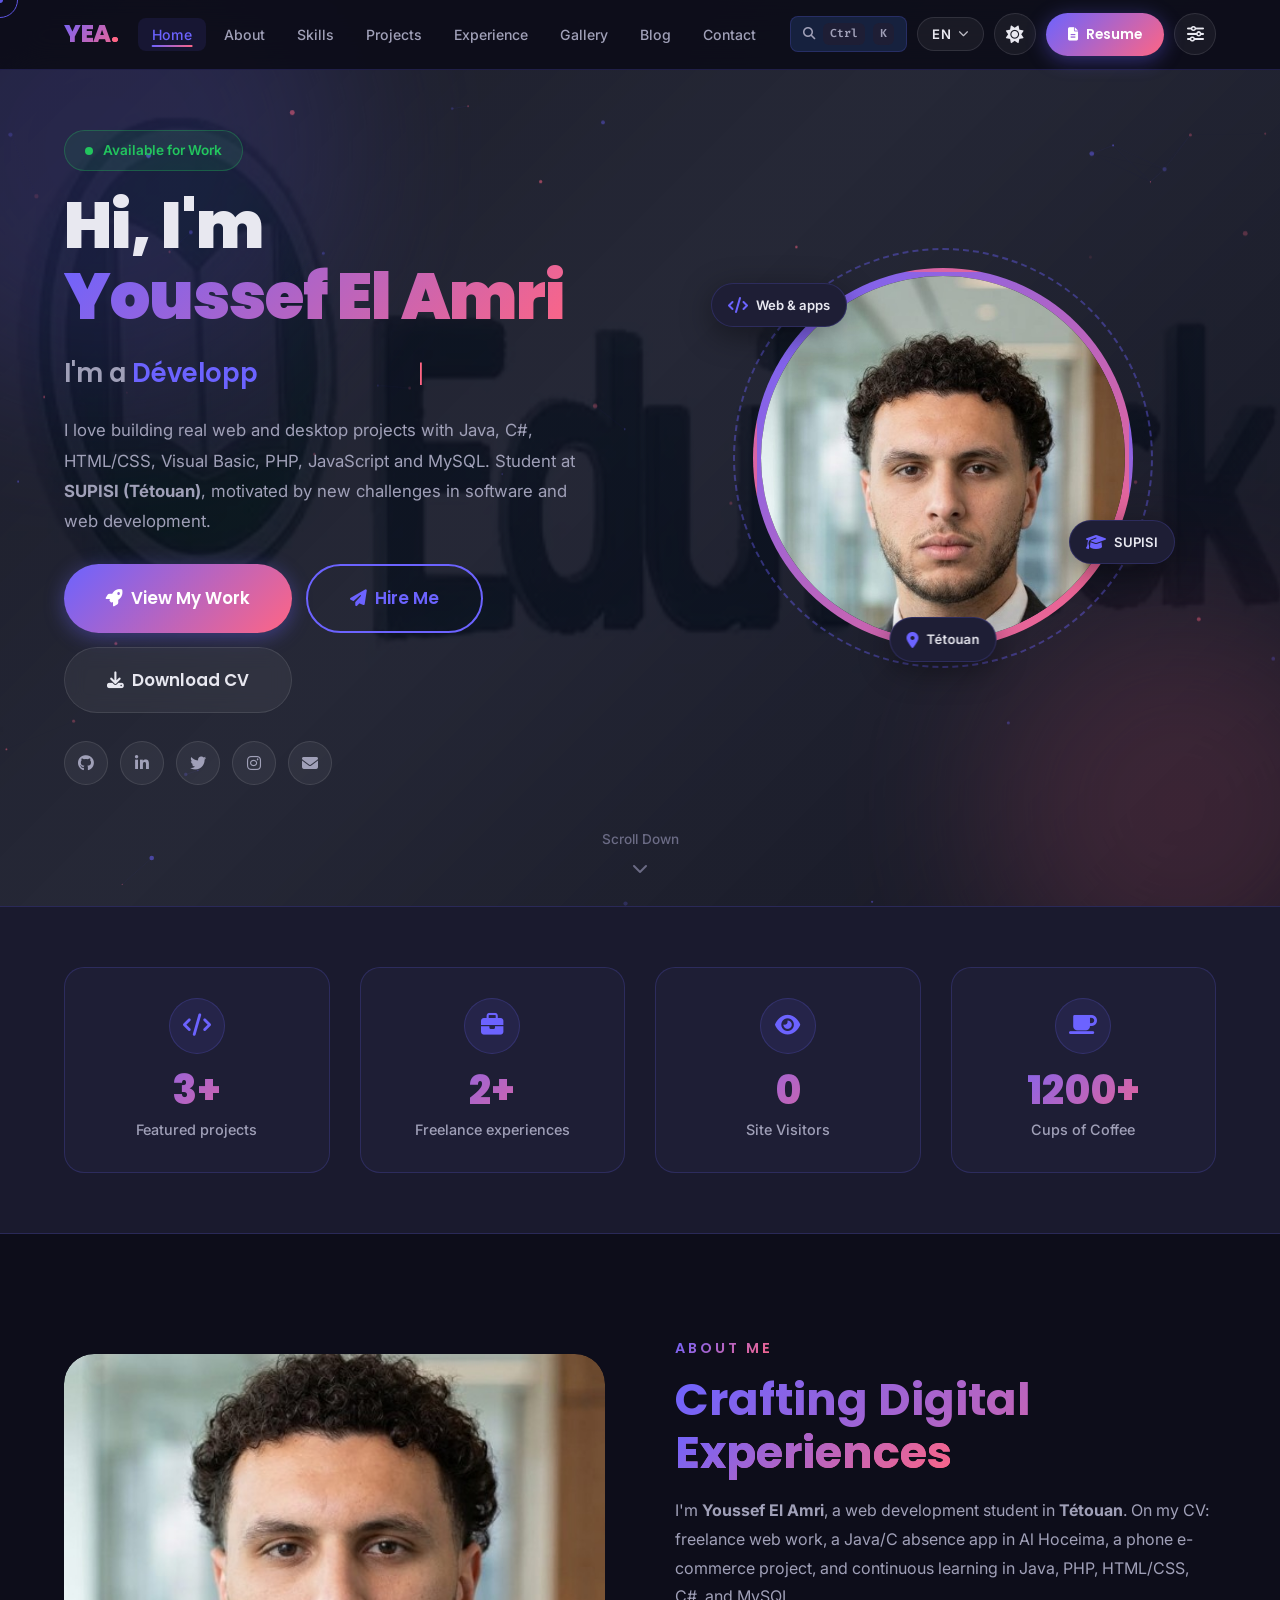
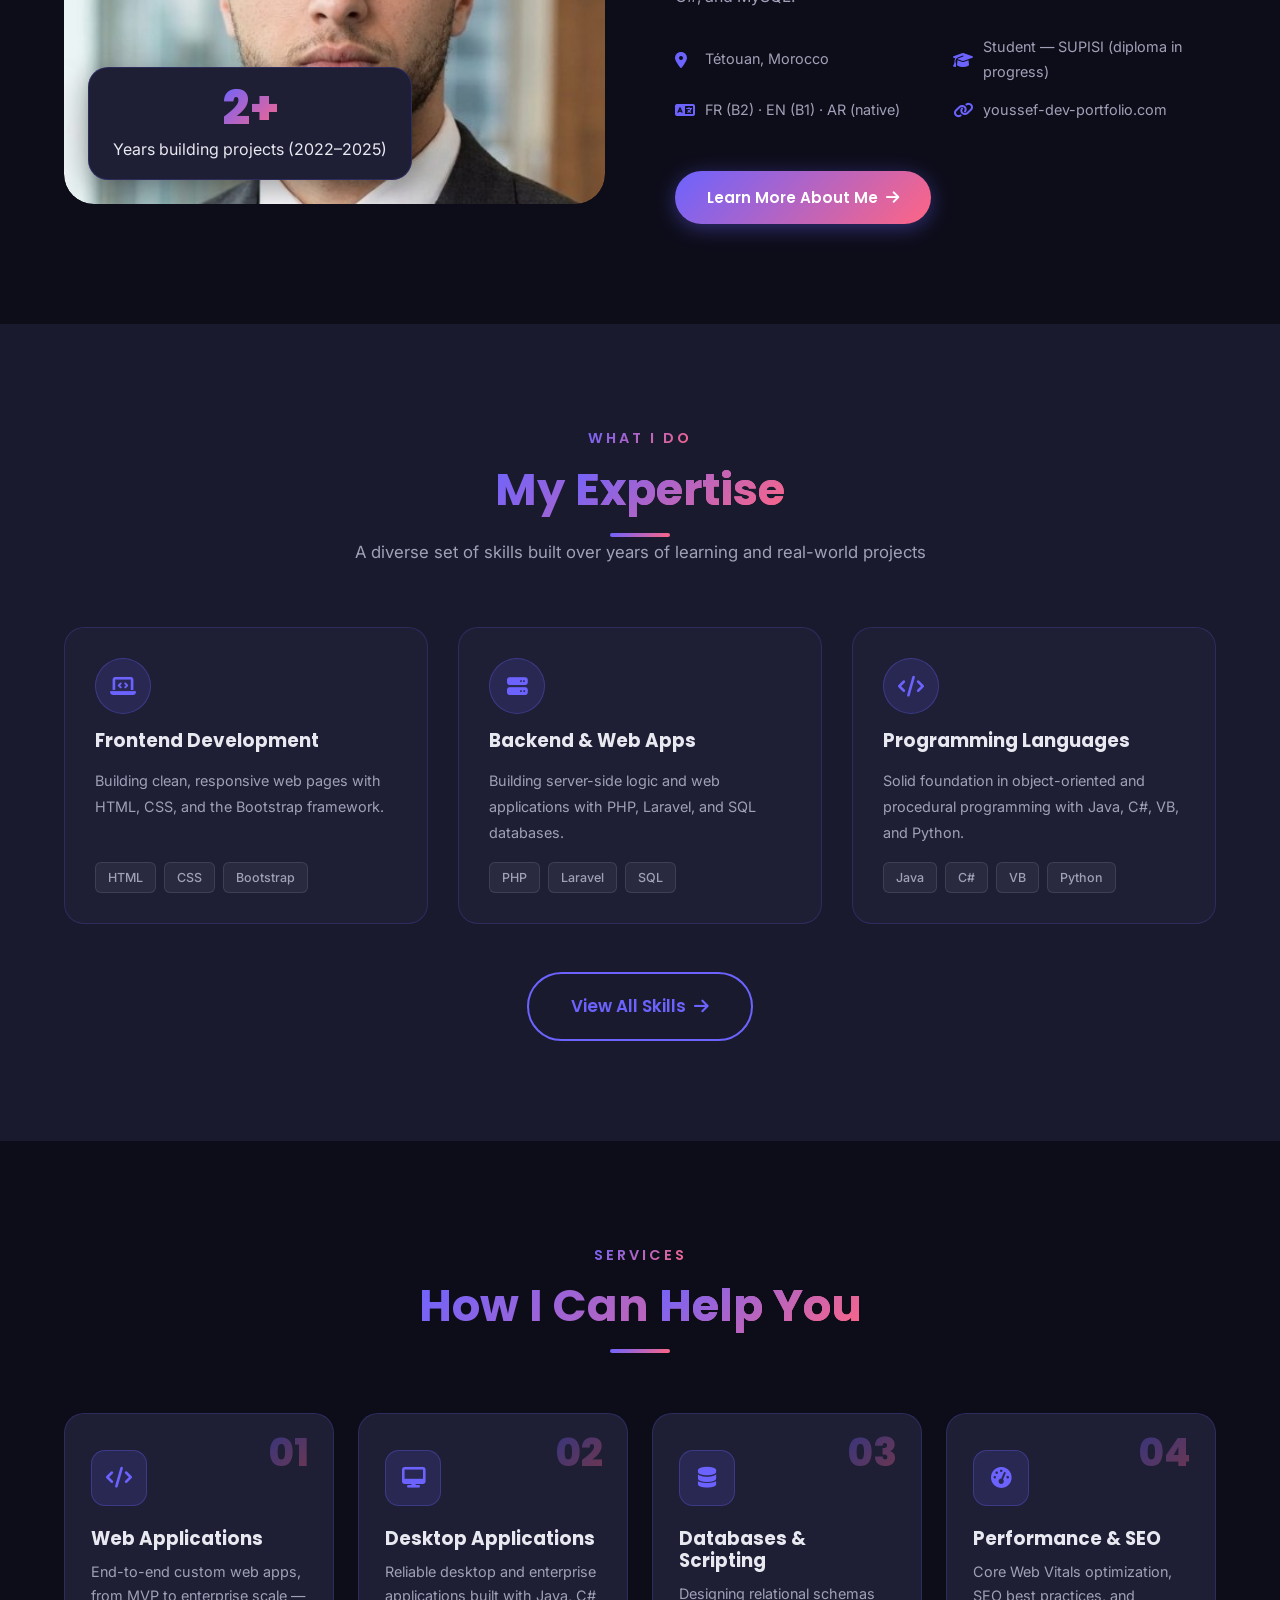
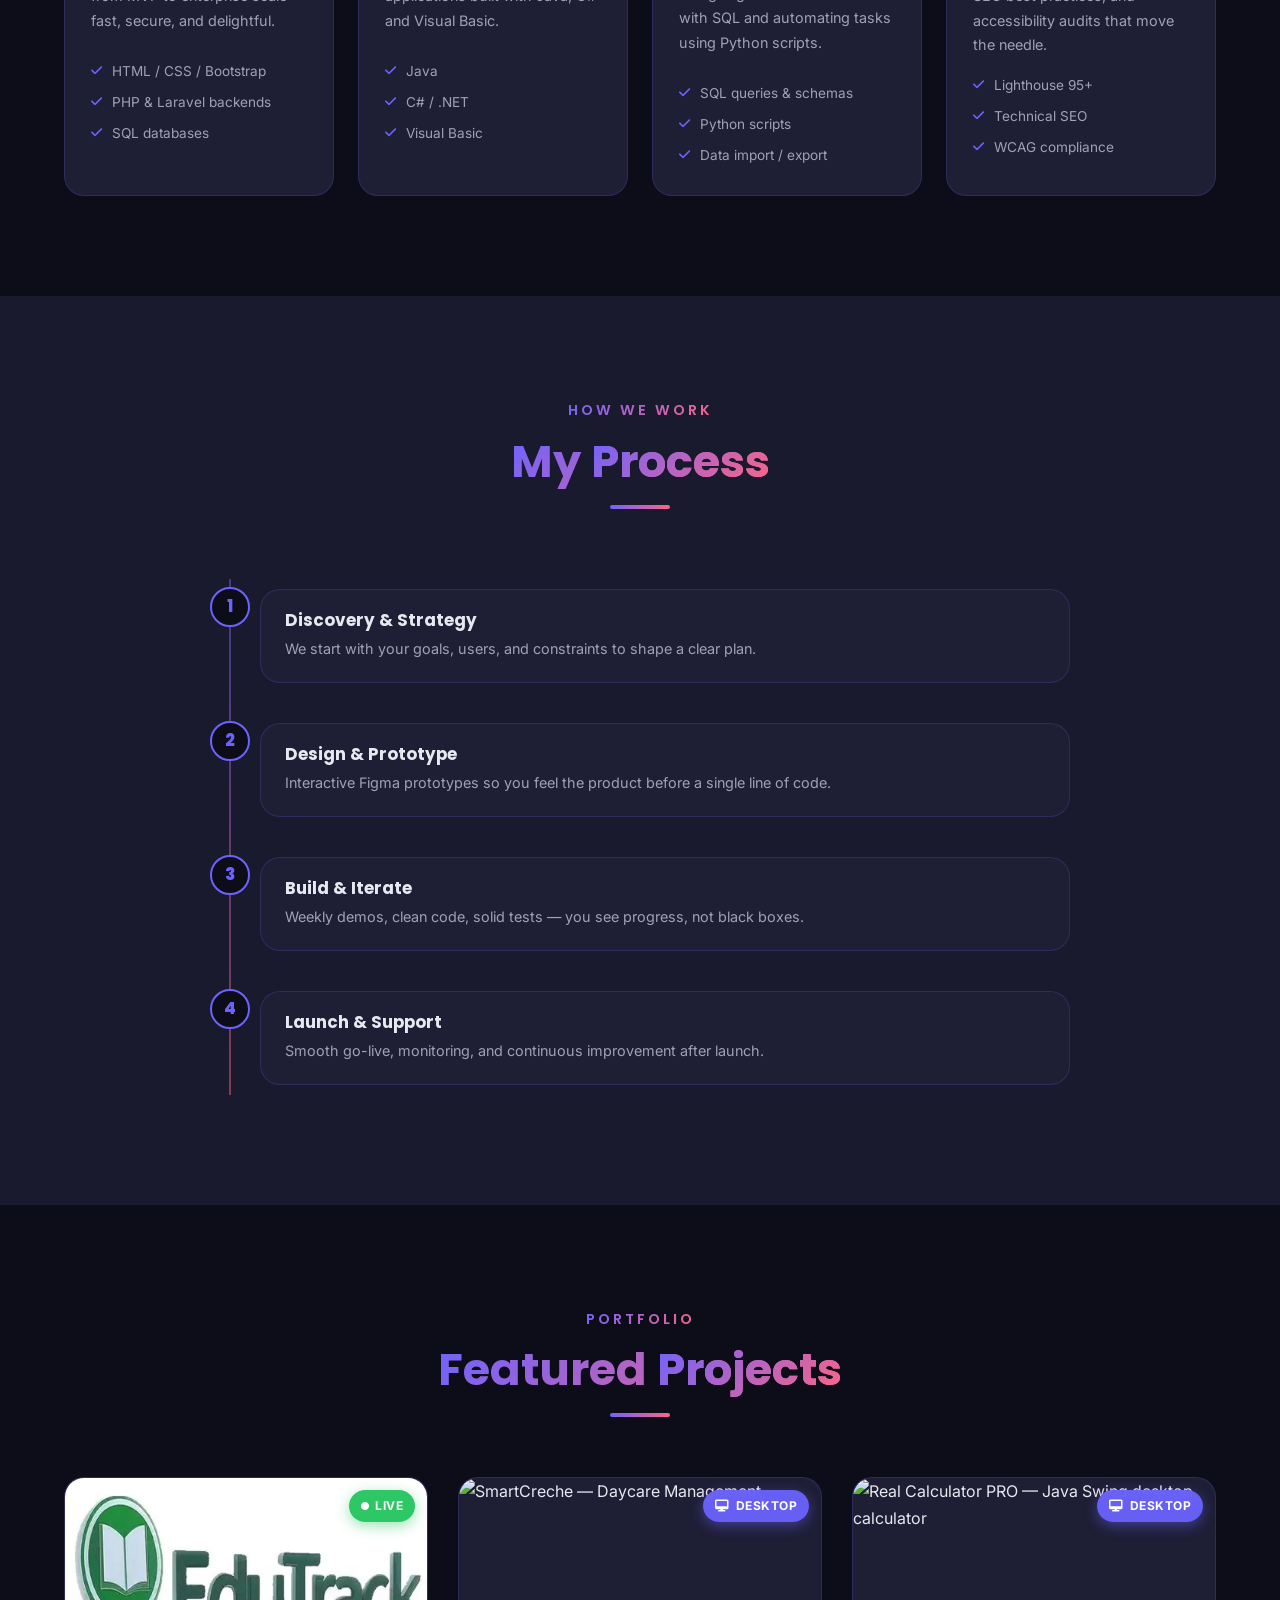
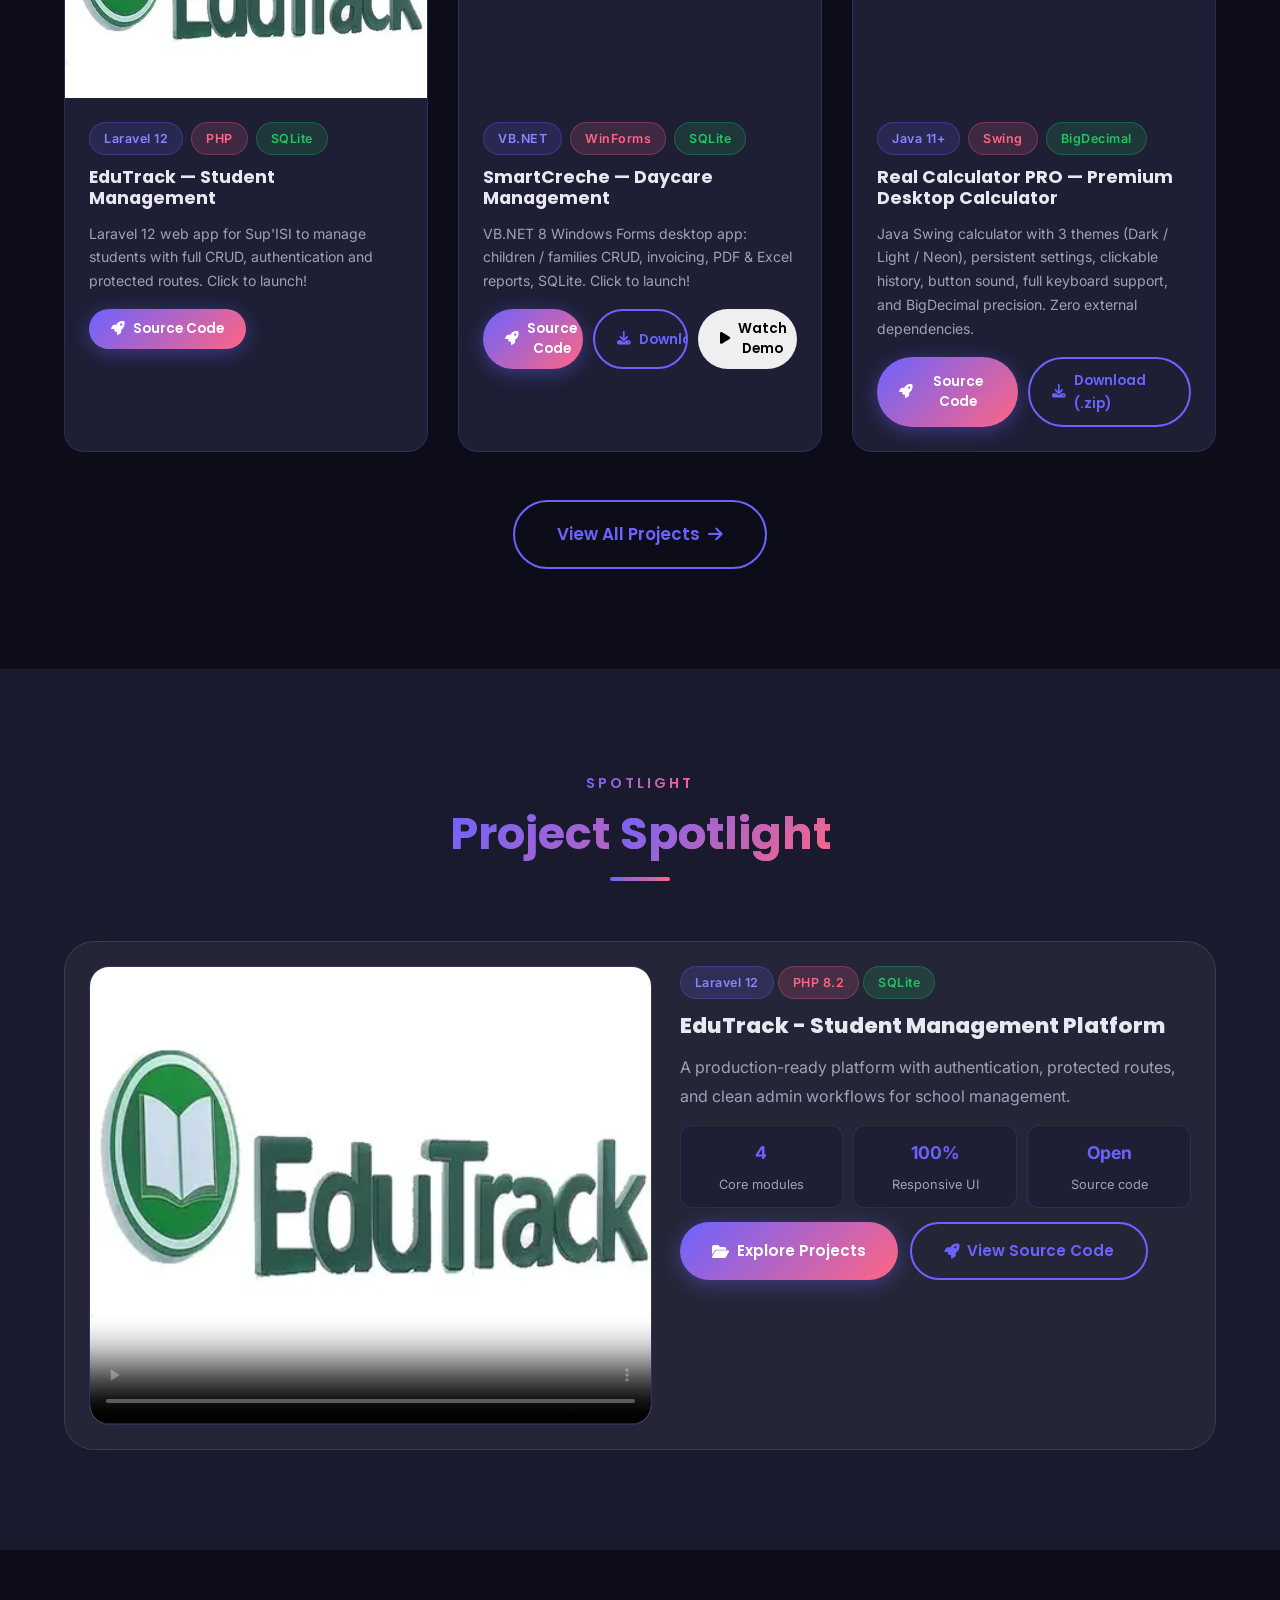
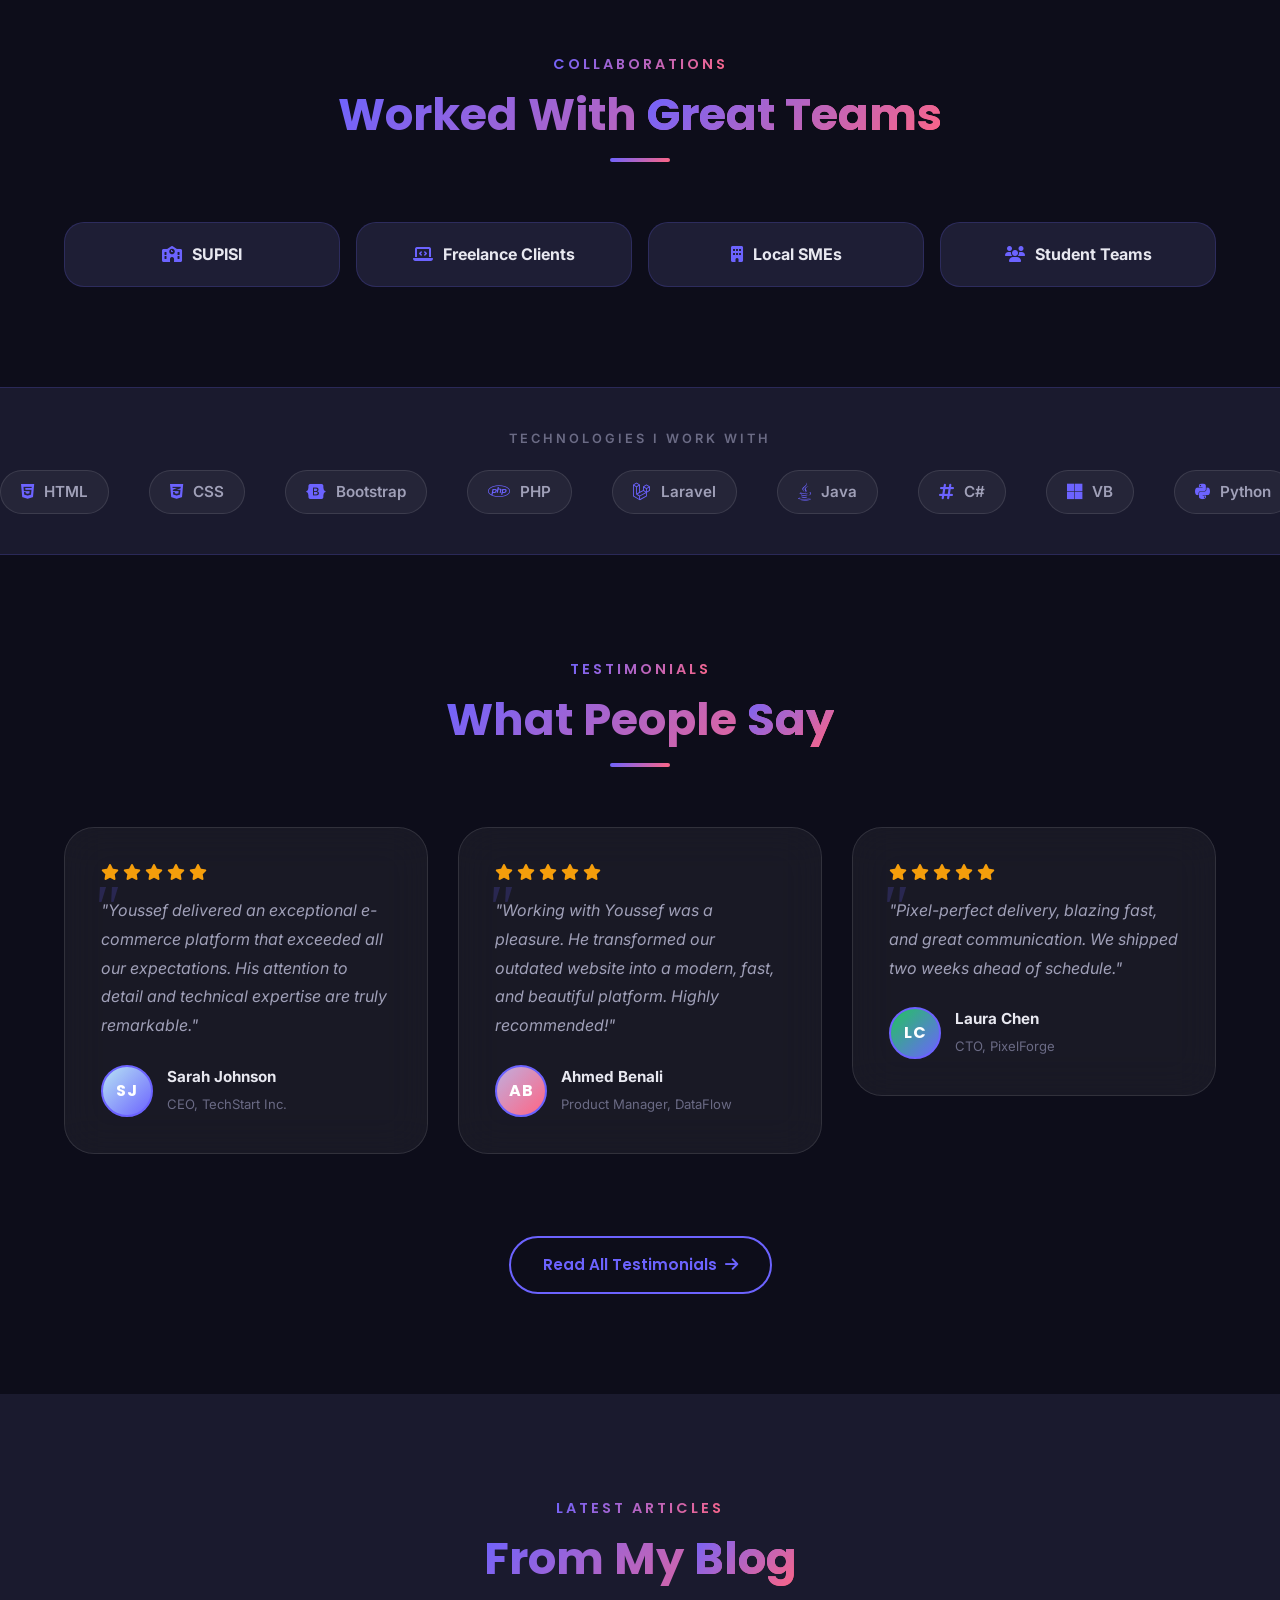
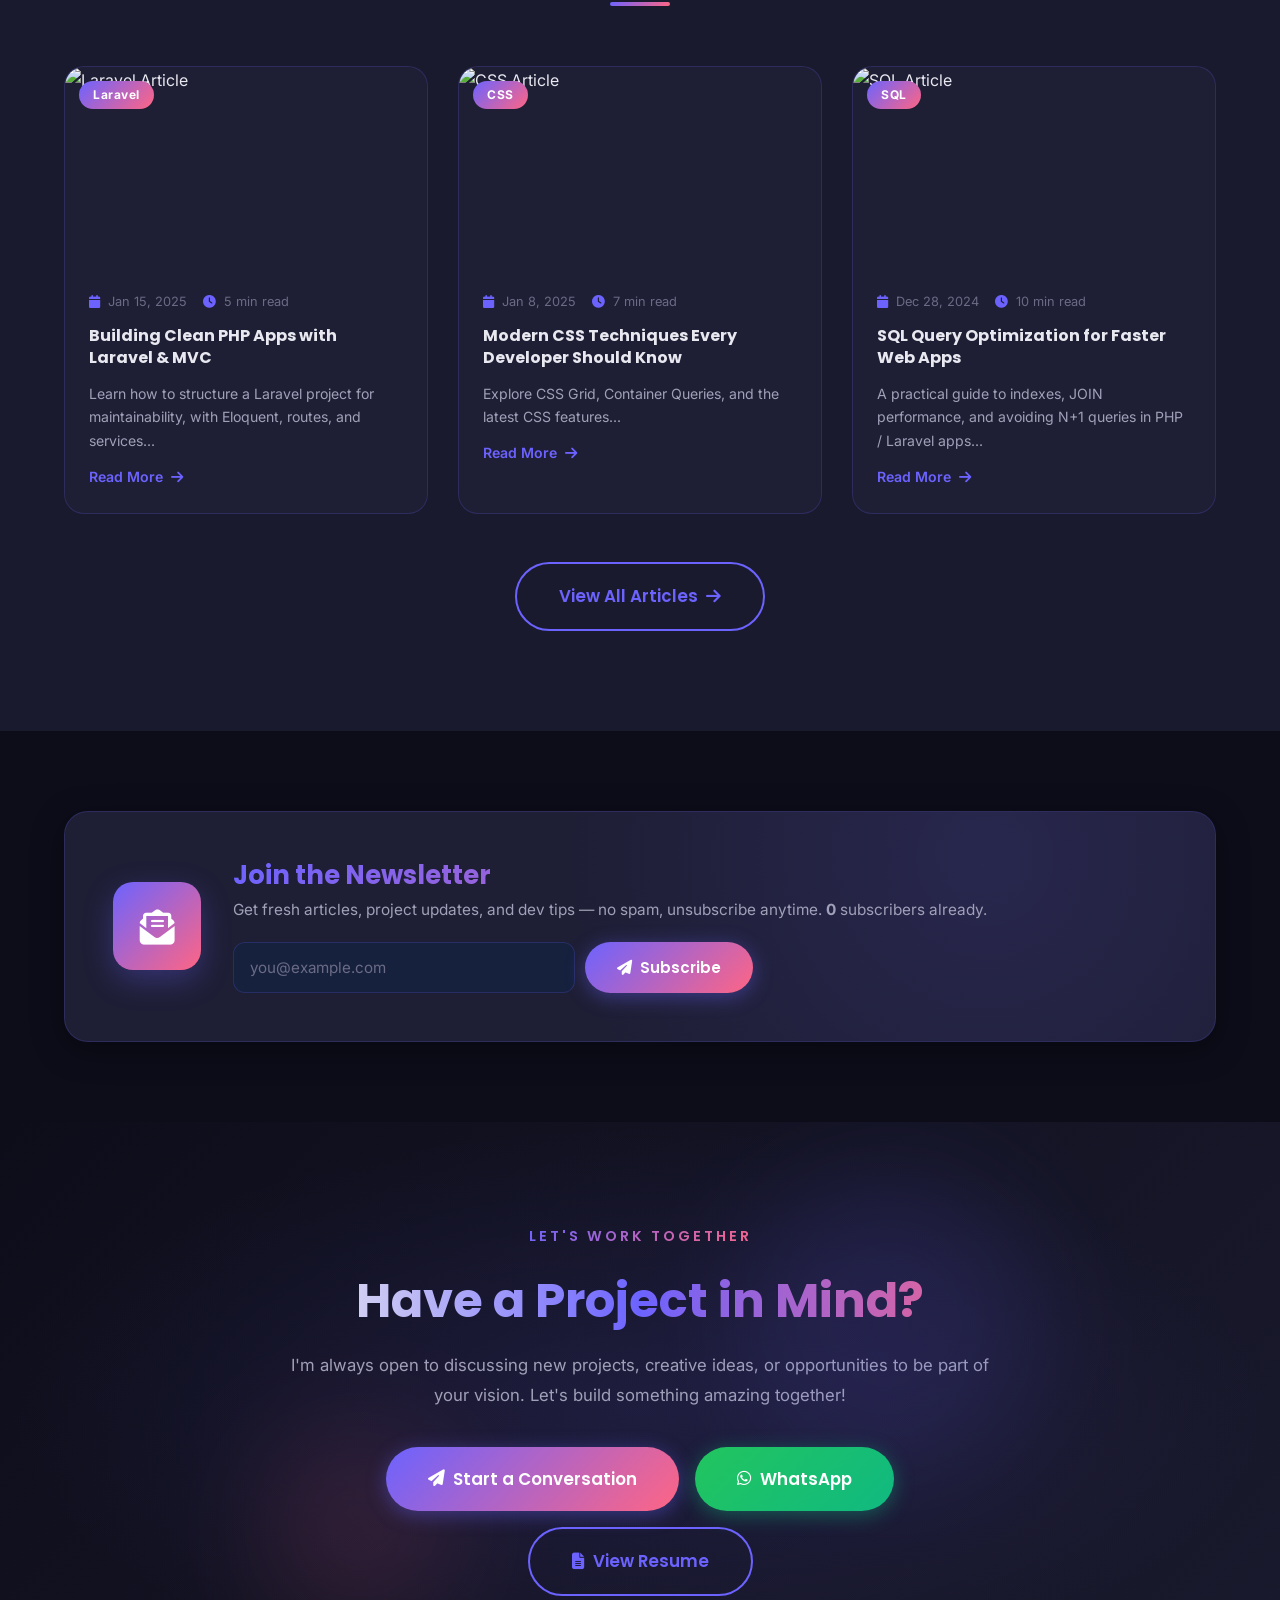
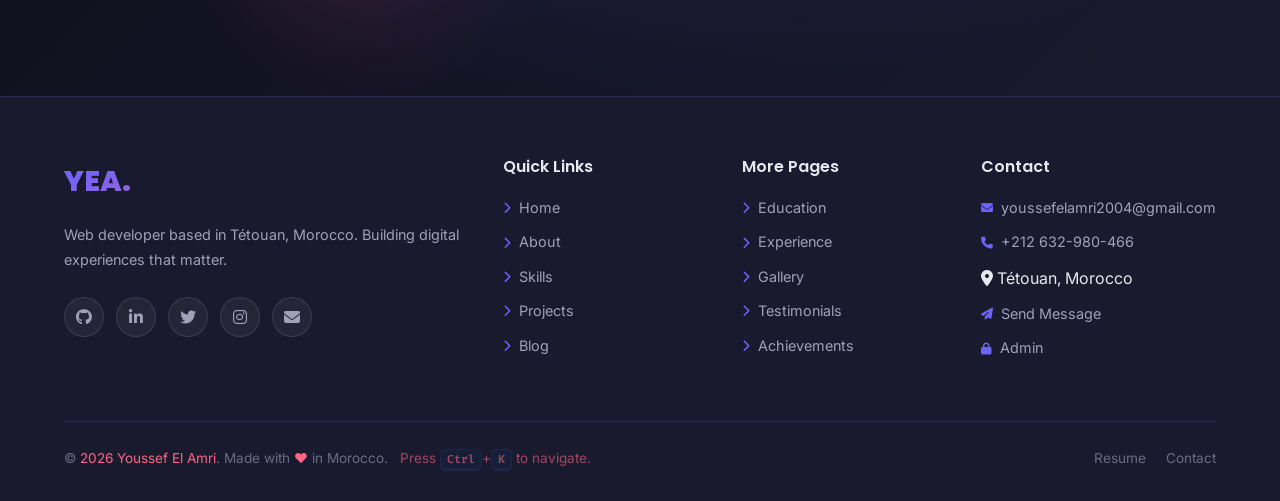
==== commit 97e869db: "Use compressed custom spotlight video Made-with: Cursor" ====
--- a/index.html
+++ b/index.html
@@ -696,7 +696,7 @@
       <article class="spotlight-card card-glass" data-aos="fade-up">
         <div class="spotlight-media">
           <video controls preload="metadata" poster="img/edutrack-cover.png">
-            <source src="videos/299527.mp4" type="video/mp4" />
+            <source src="videos/spotlight-custom.mp4" type="video/mp4" />
           </video>
         </div>
         <div class="spotlight-content">
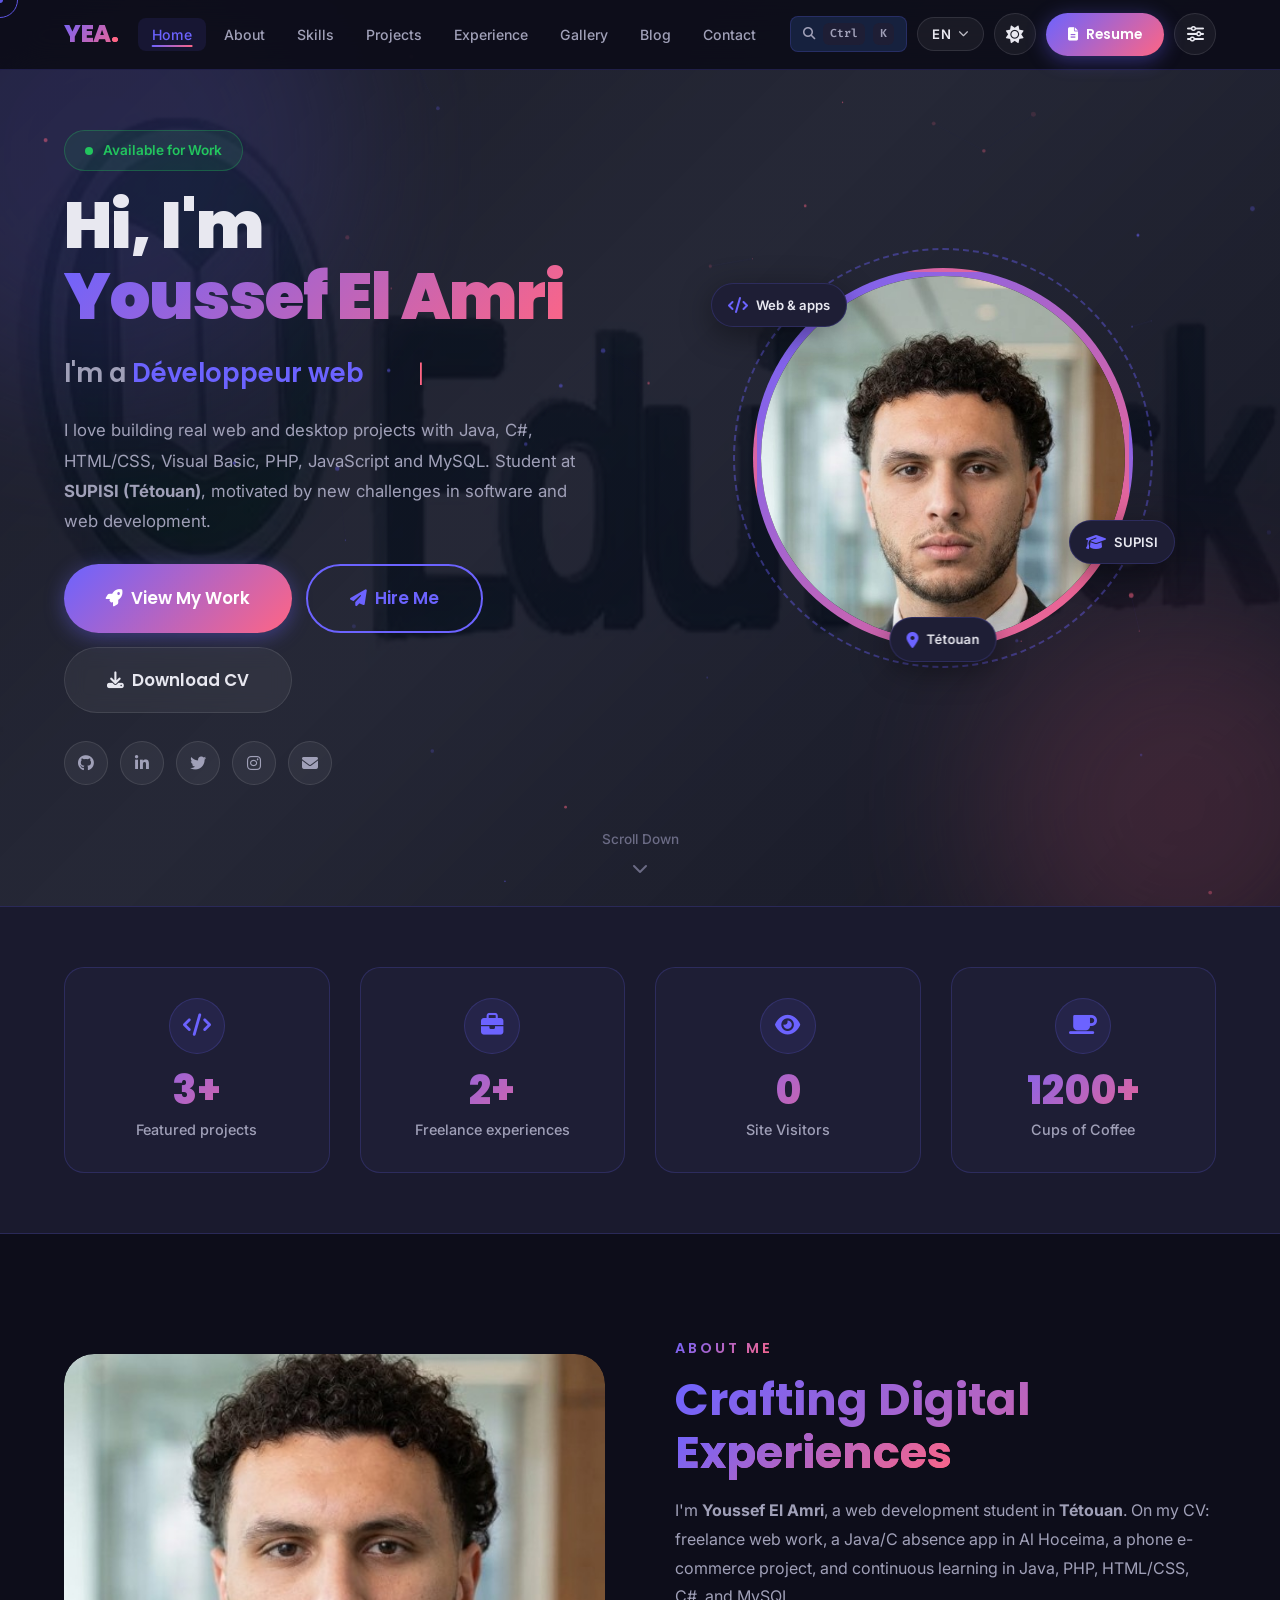
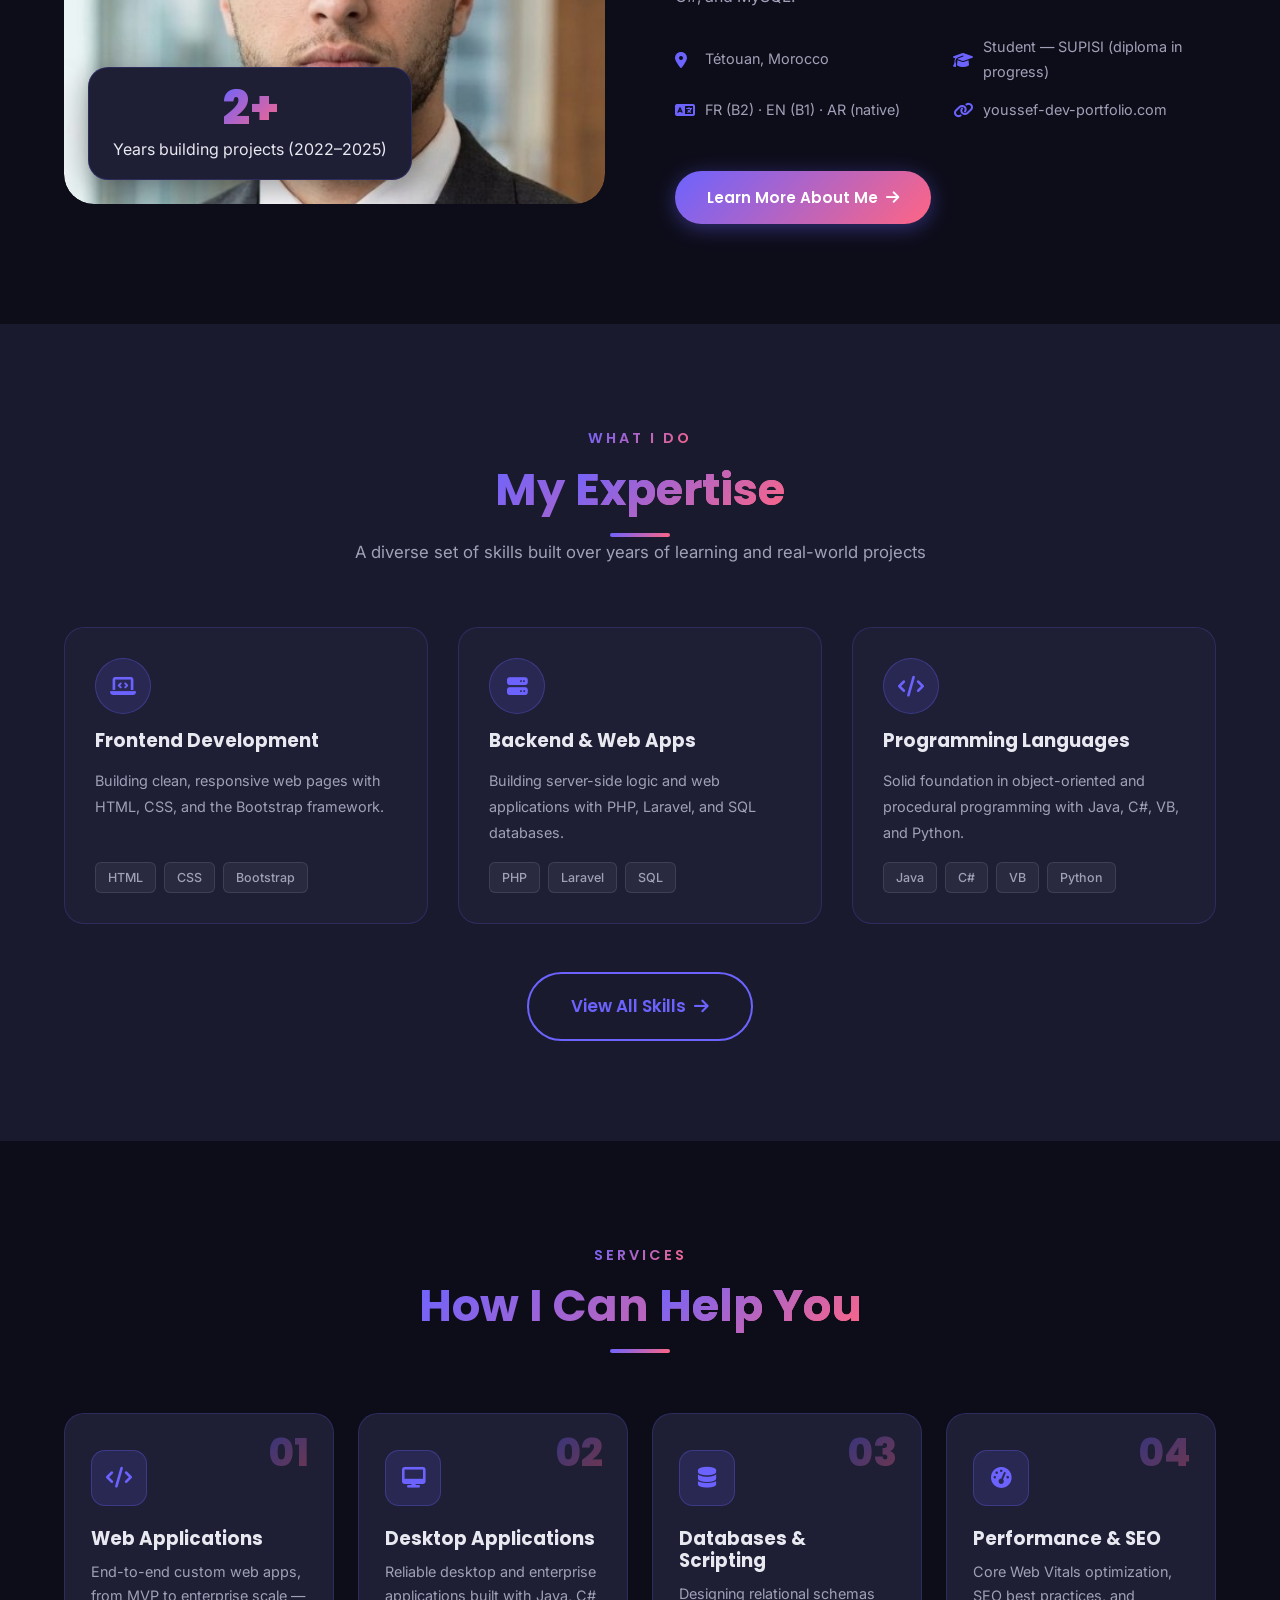
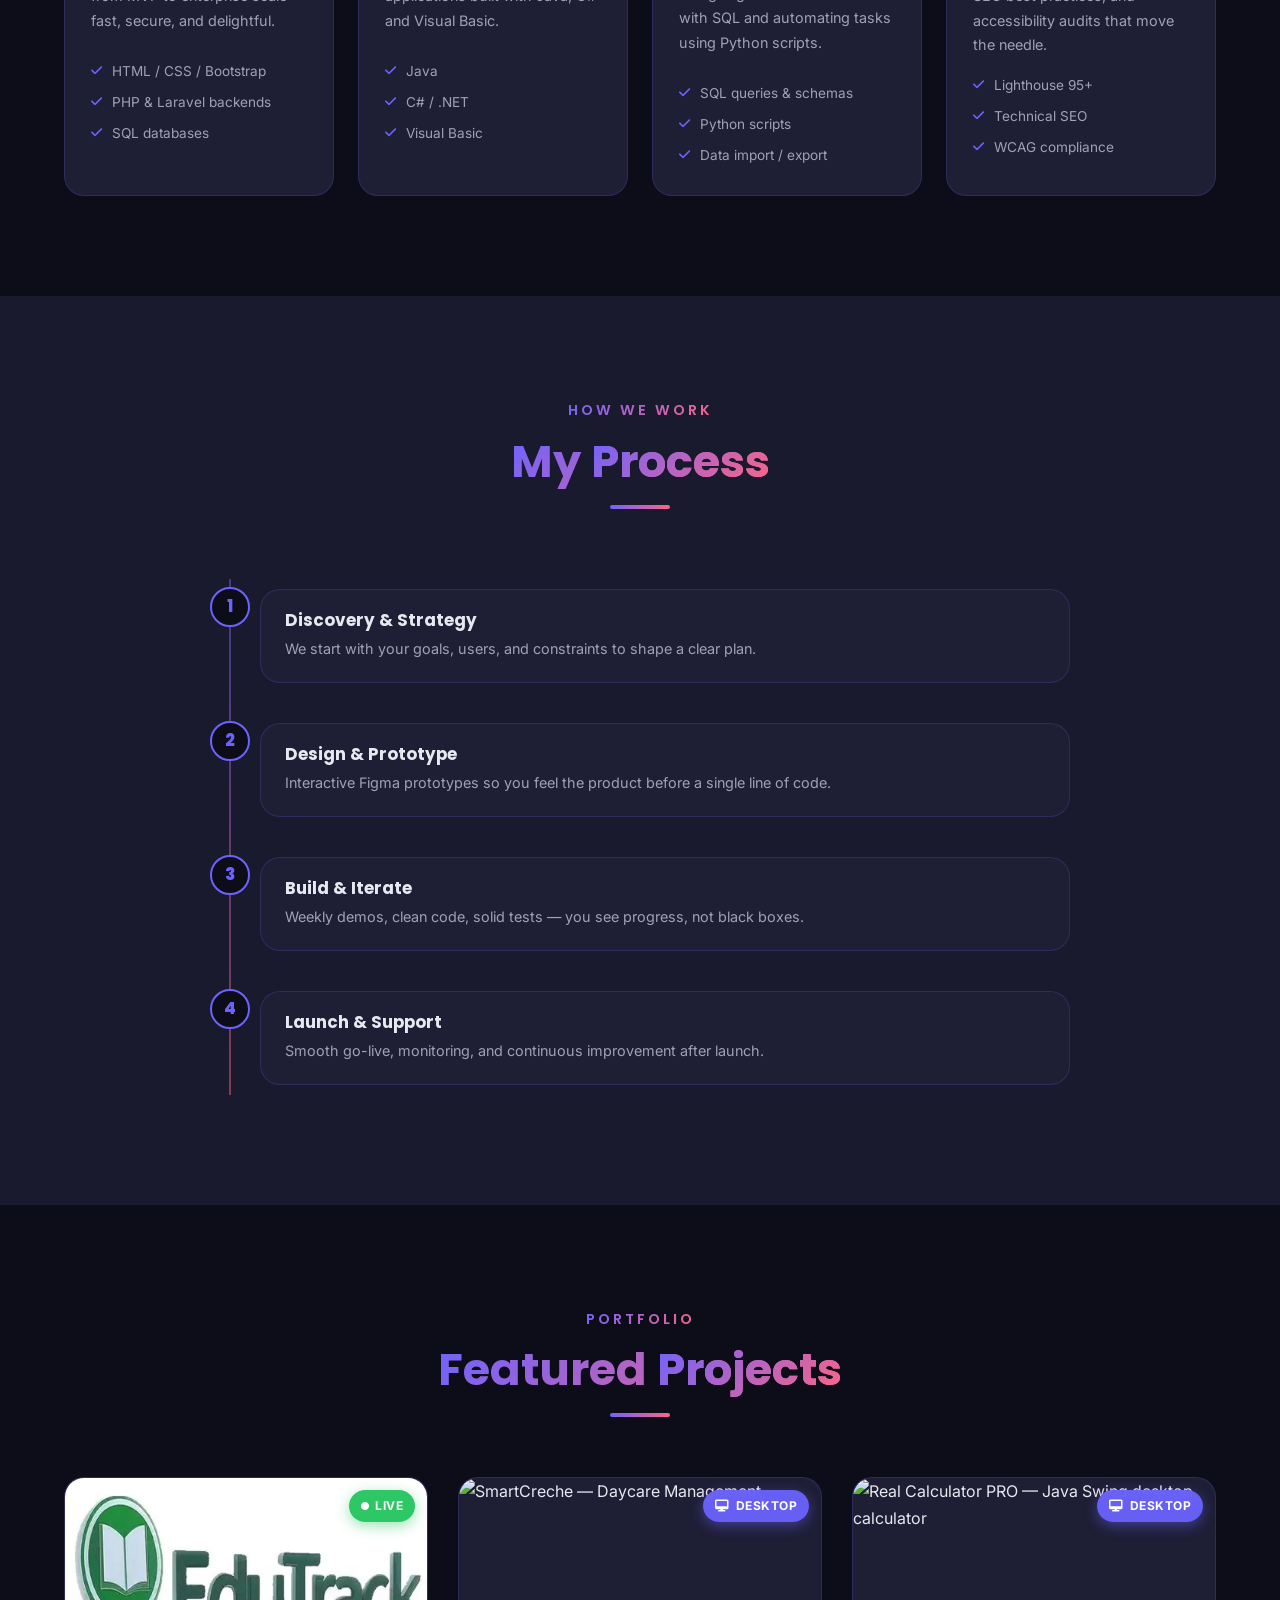
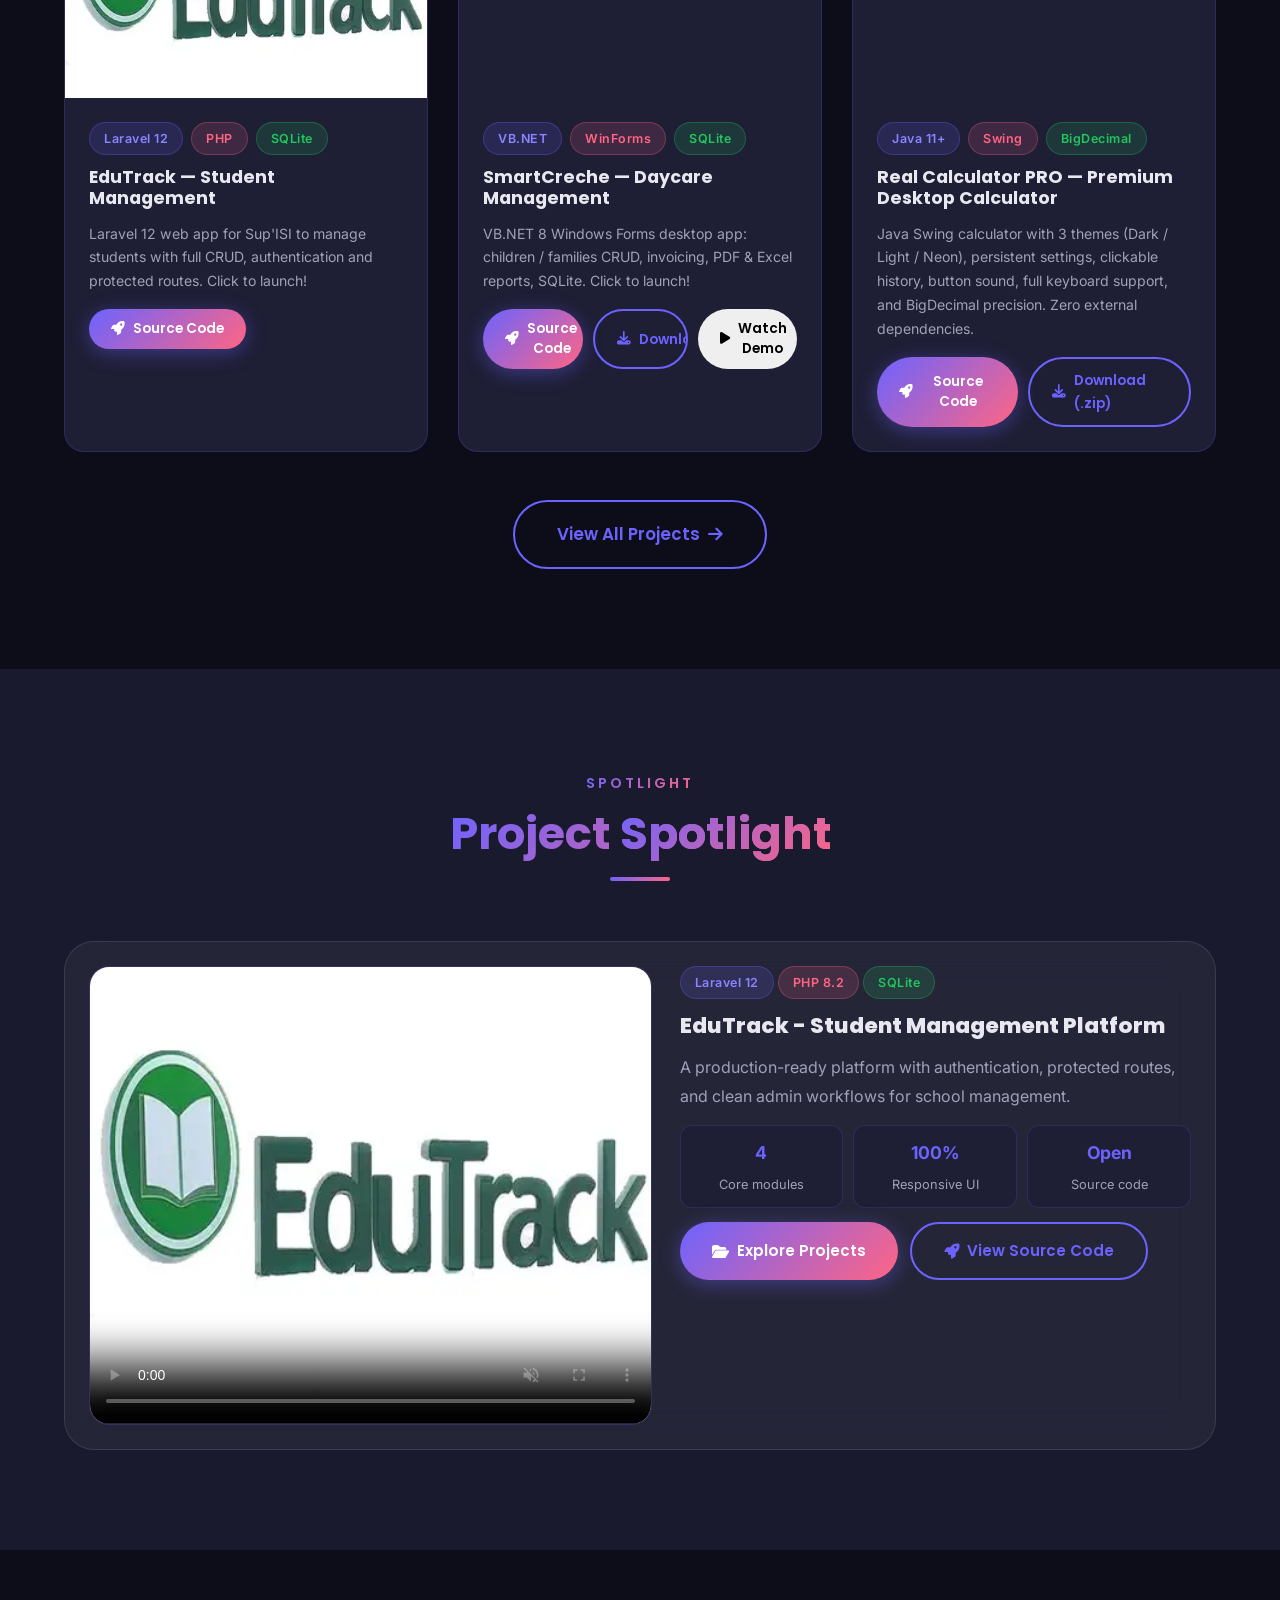
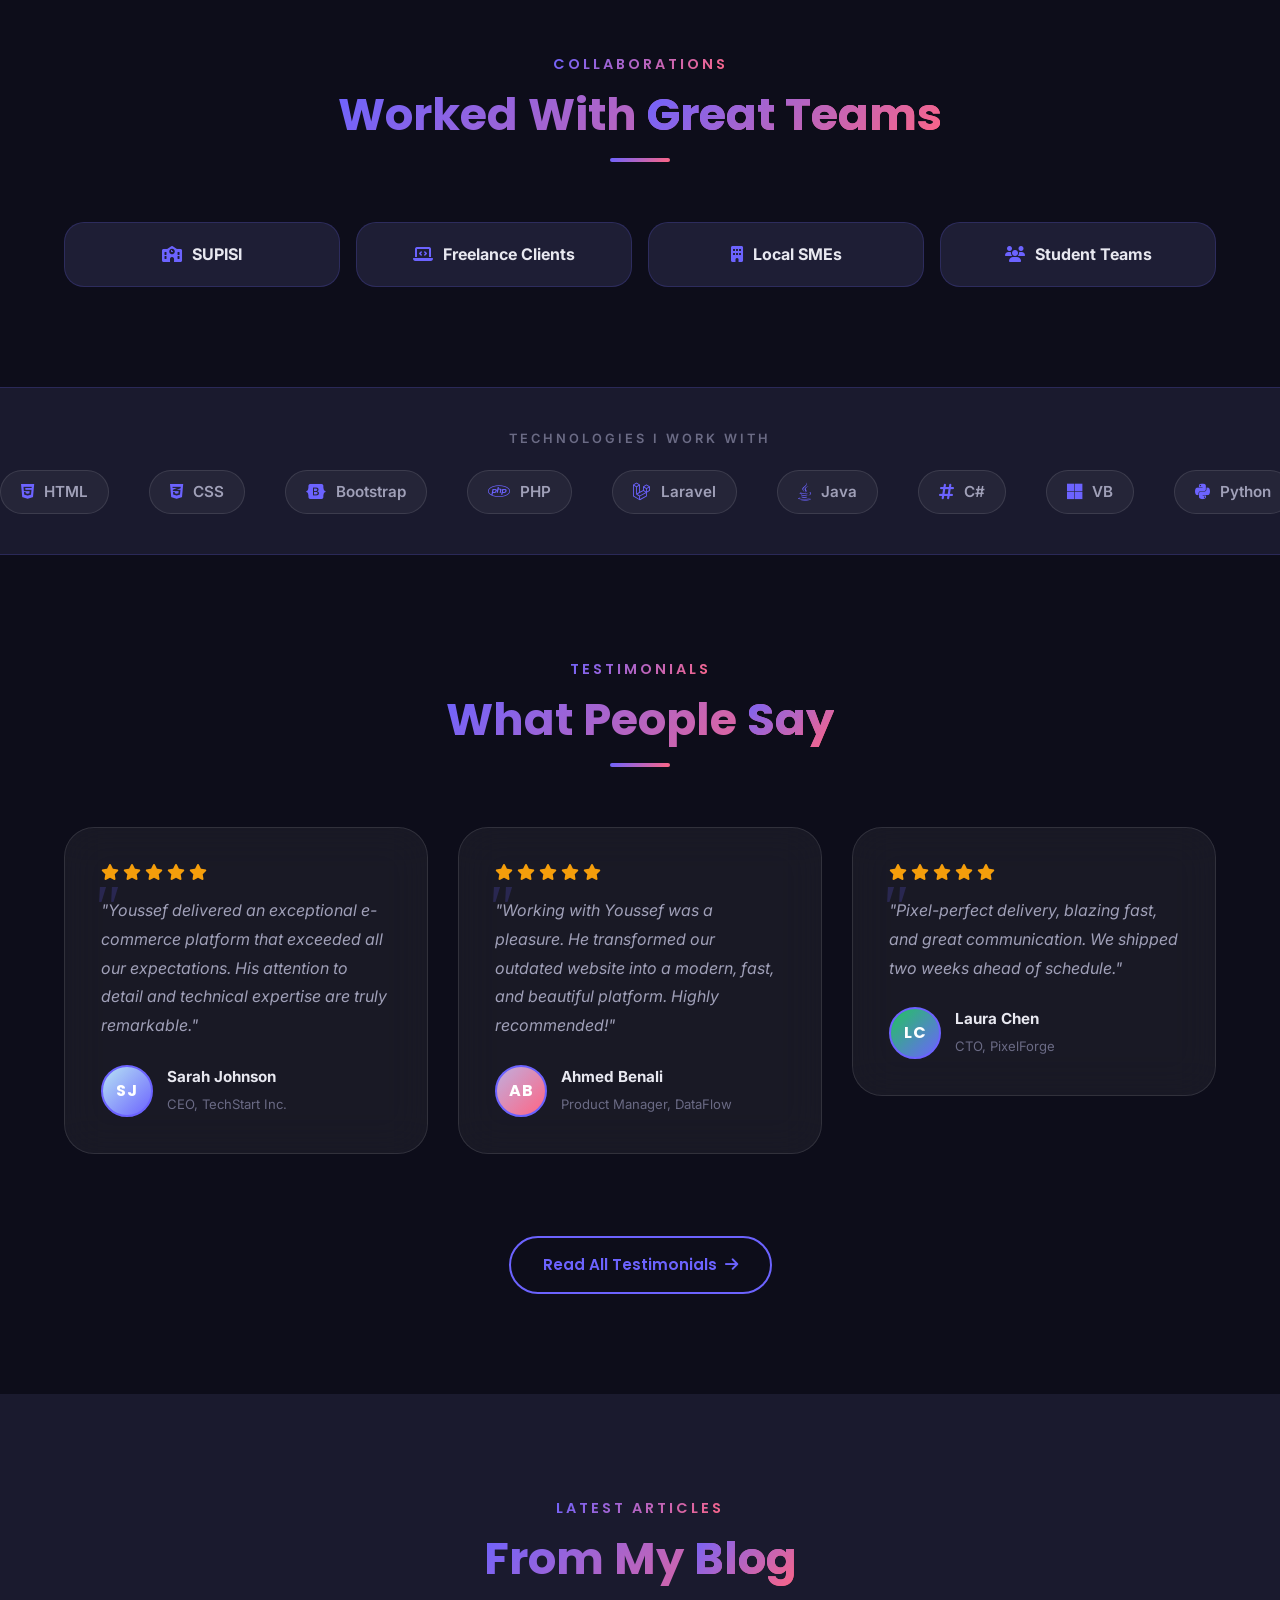
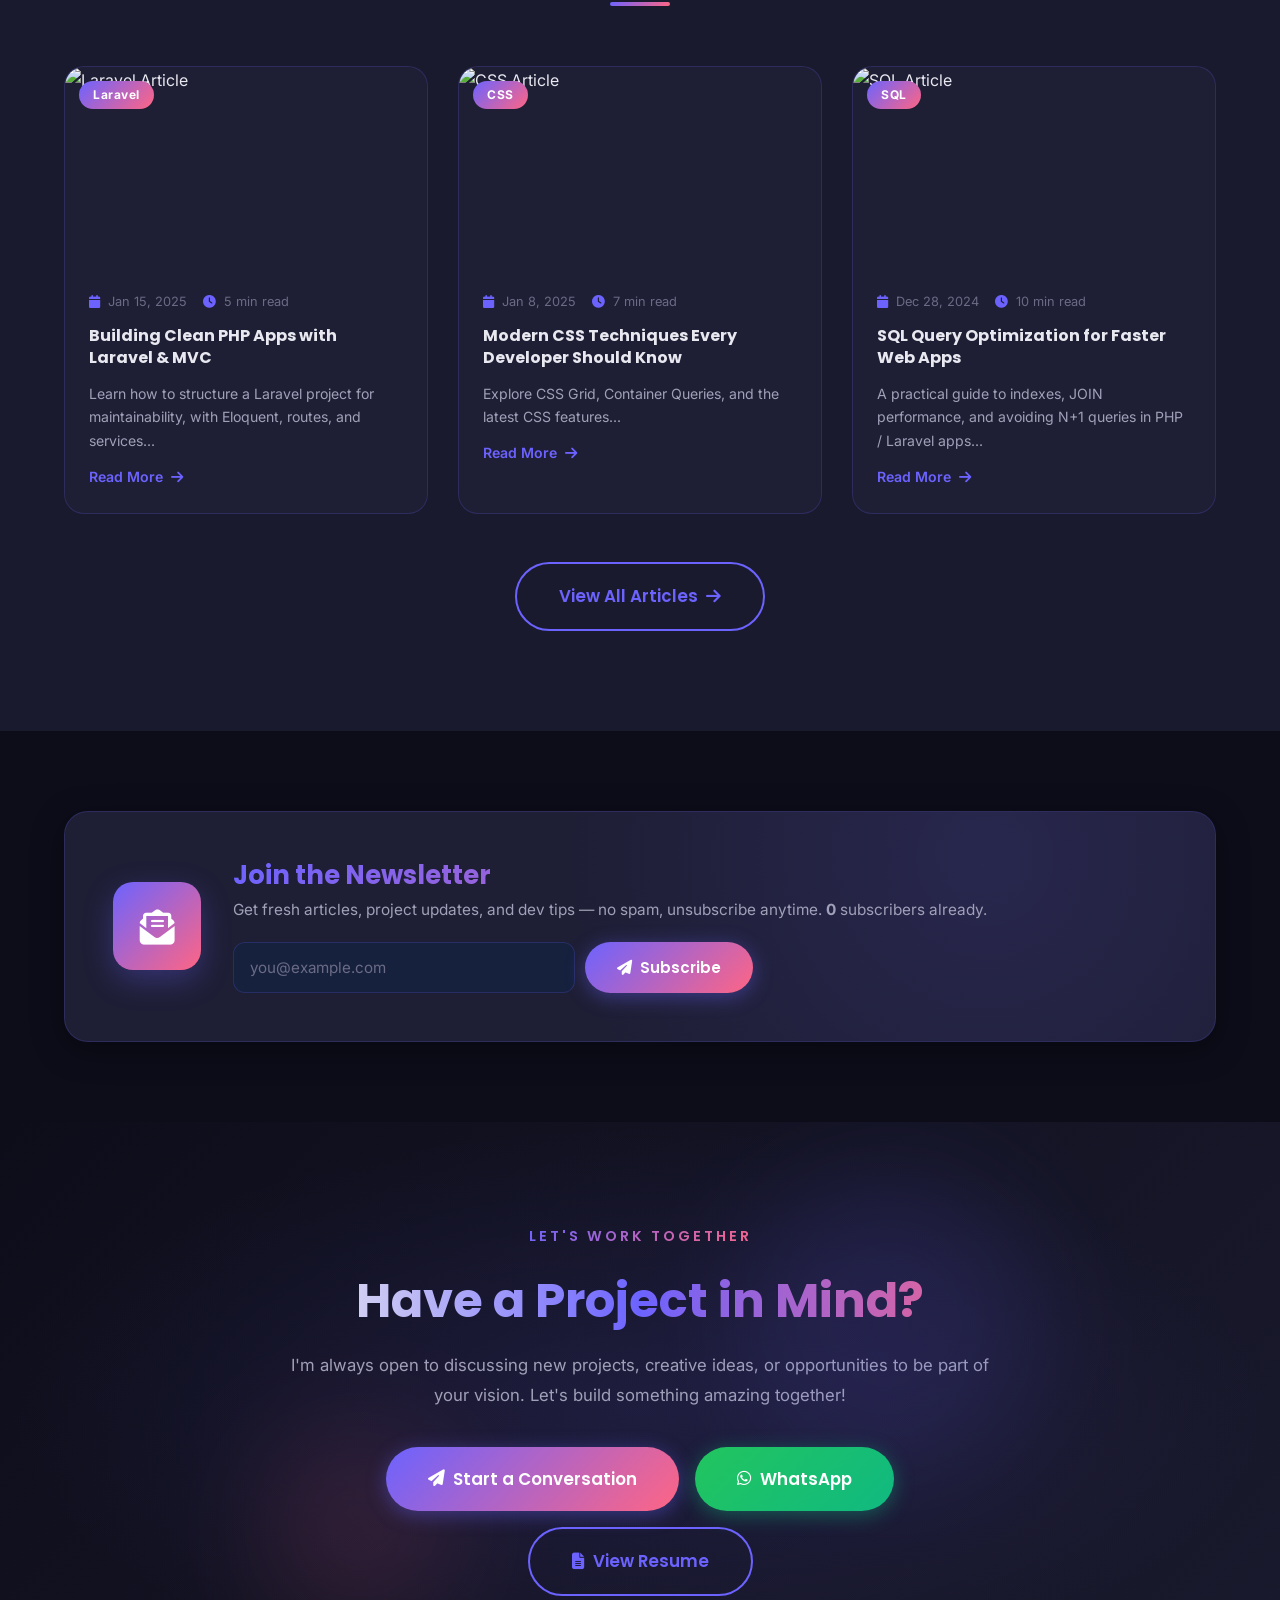
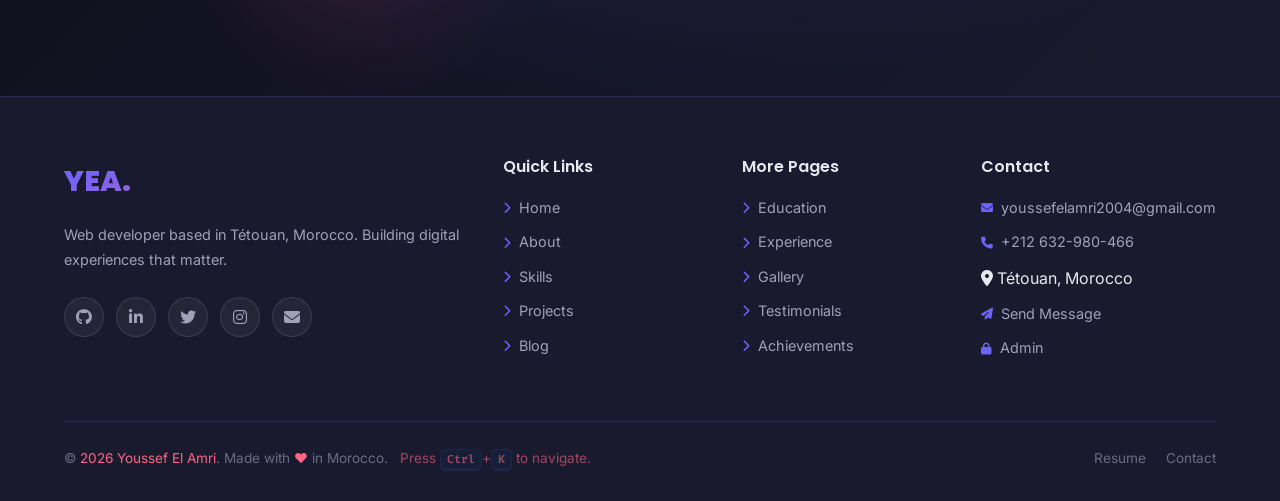
==== commit 7adc3c33: "Improve spotlight video playback behavior Made-with: Cursor" ====
--- a/index.html
+++ b/index.html
@@ -695,7 +695,7 @@
 
       <article class="spotlight-card card-glass" data-aos="fade-up">
         <div class="spotlight-media">
-          <video controls preload="metadata" poster="img/edutrack-cover.png">
+          <video autoplay muted loop playsinline controls preload="metadata" poster="img/edutrack-cover.png">
             <source src="videos/spotlight-custom.mp4" type="video/mp4" />
           </video>
         </div>
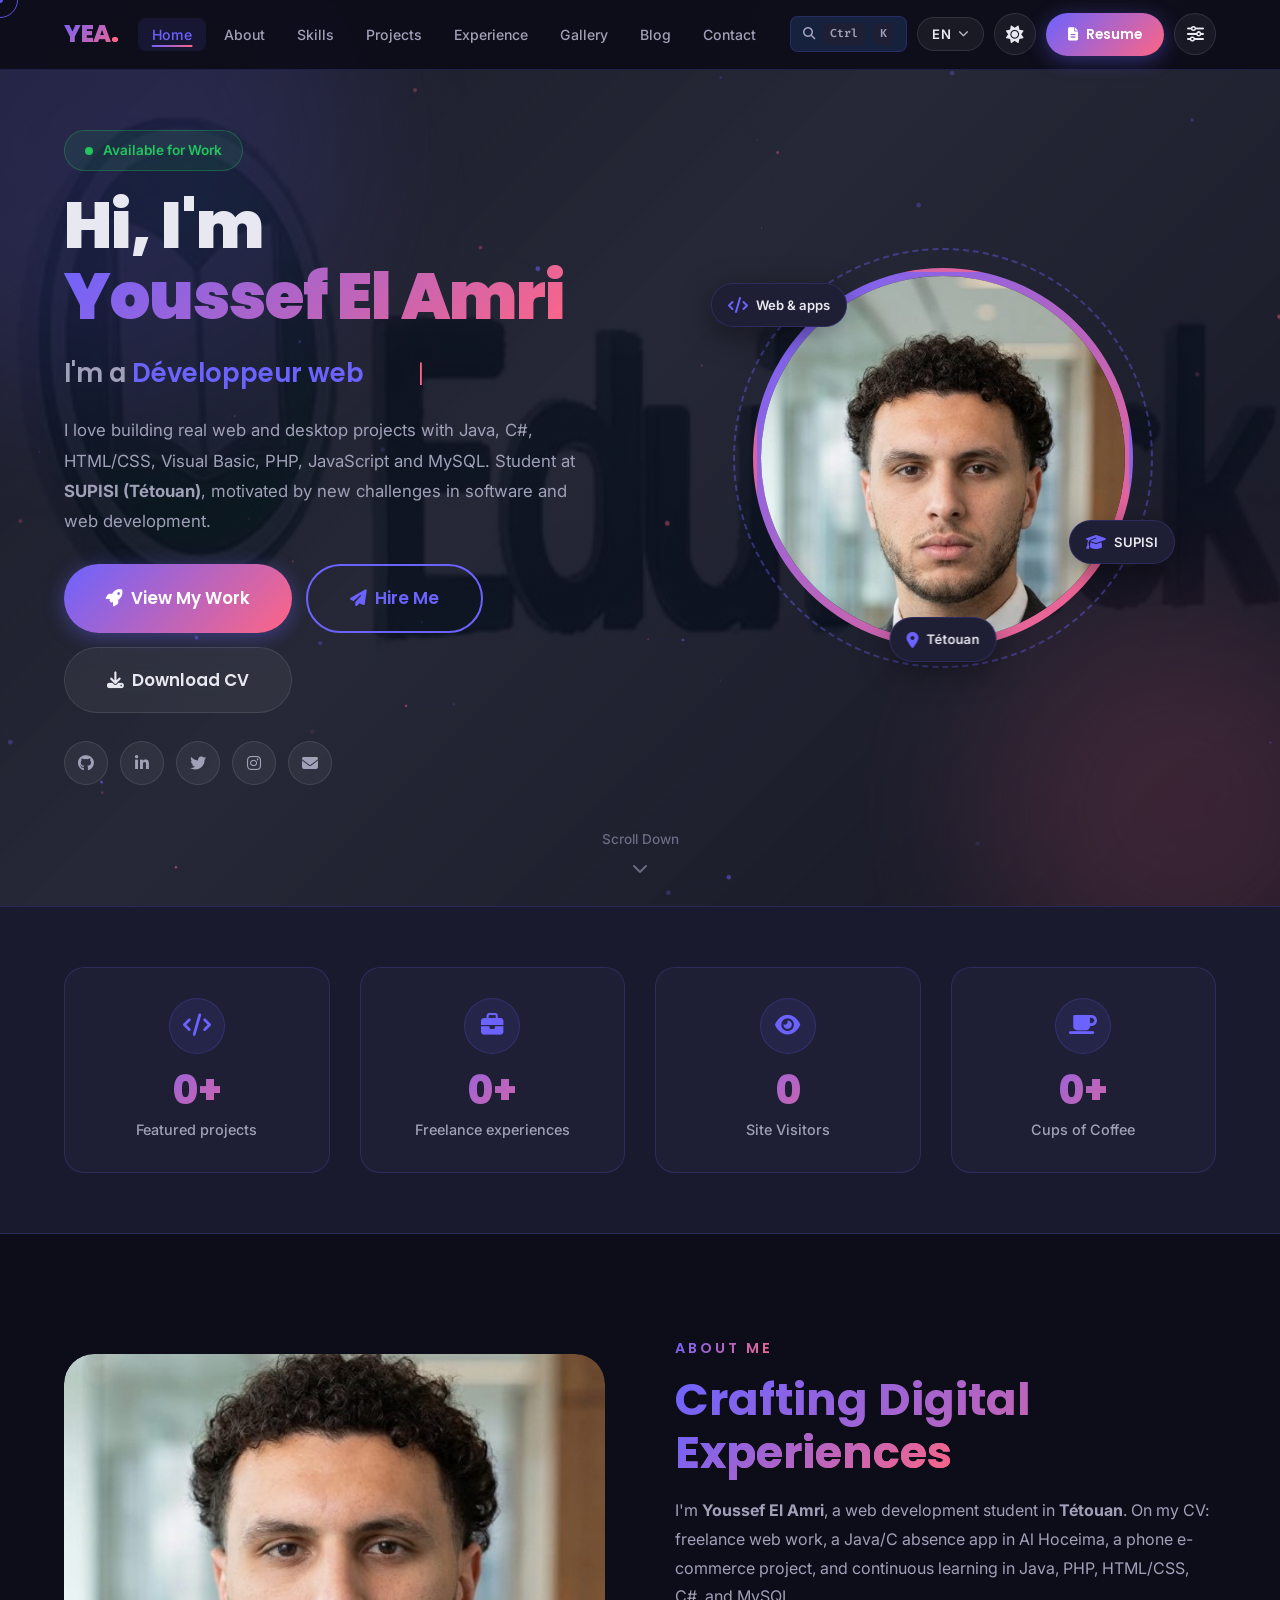
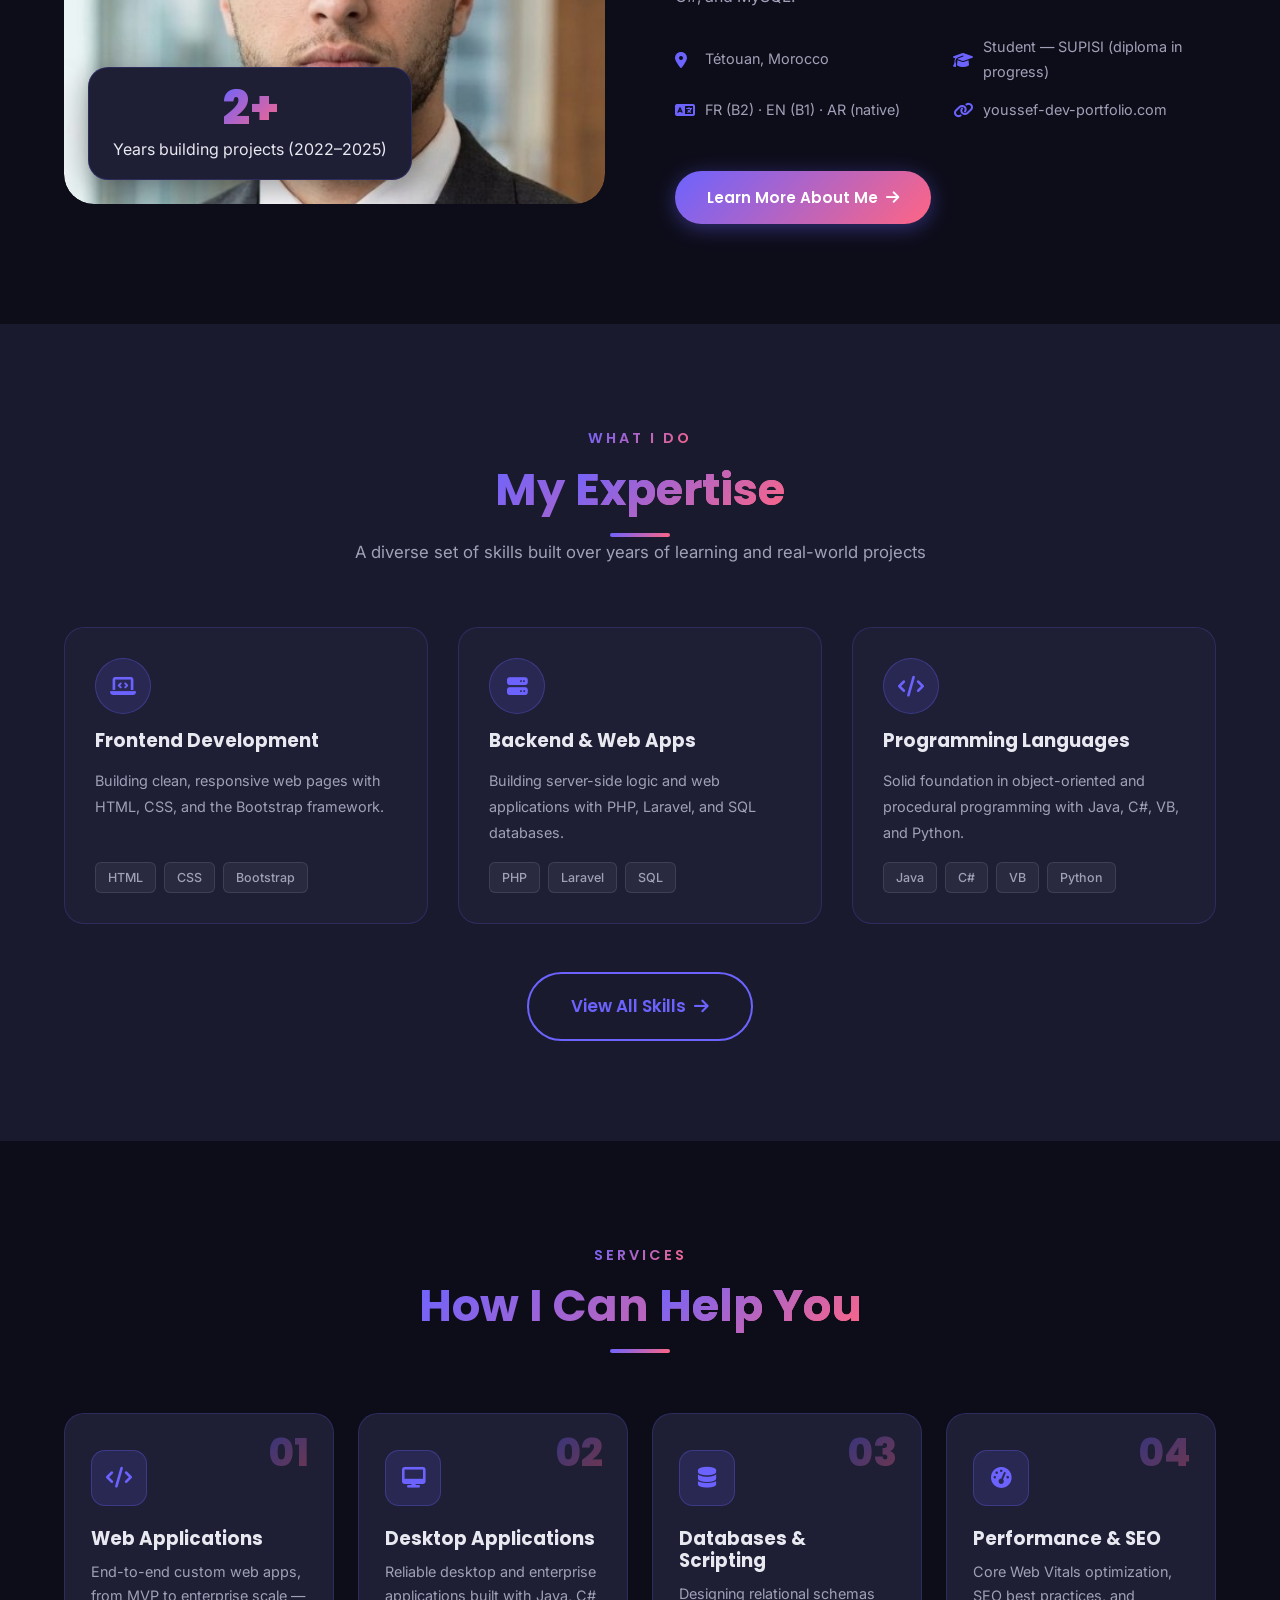
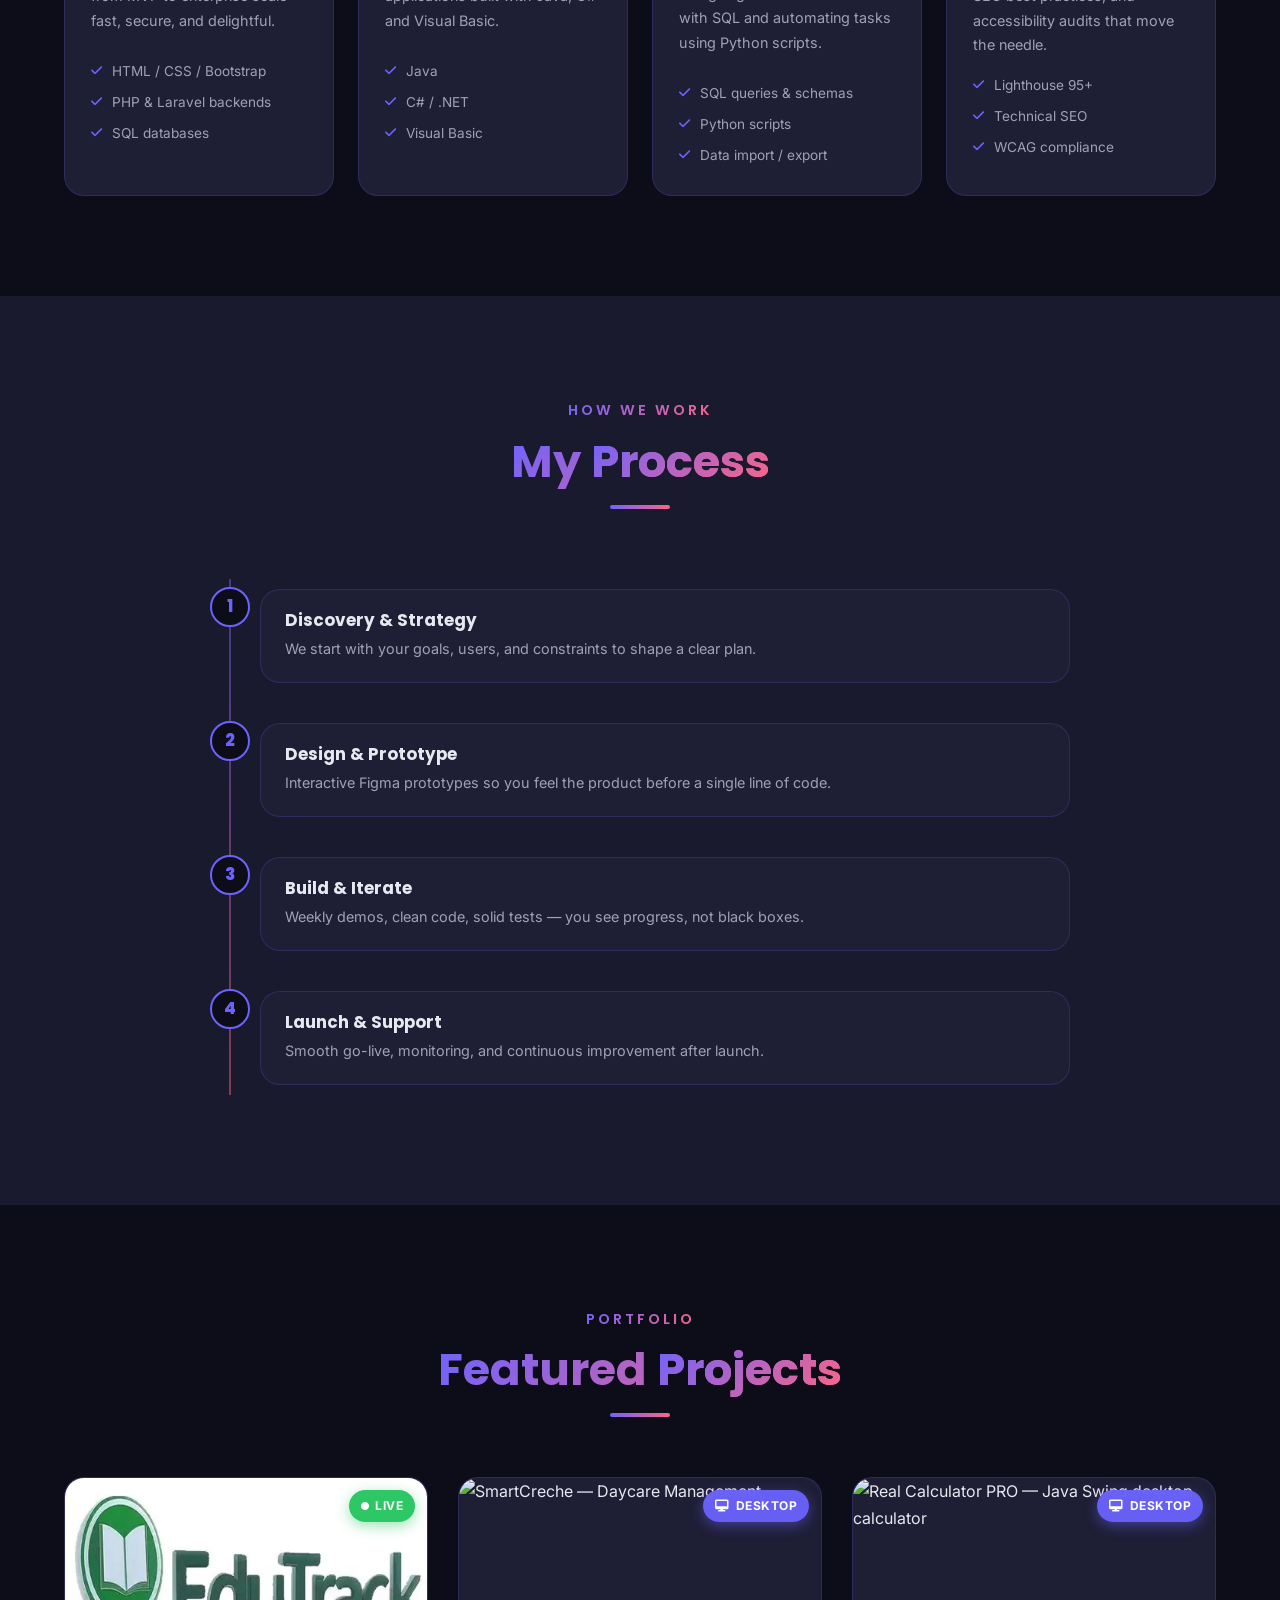
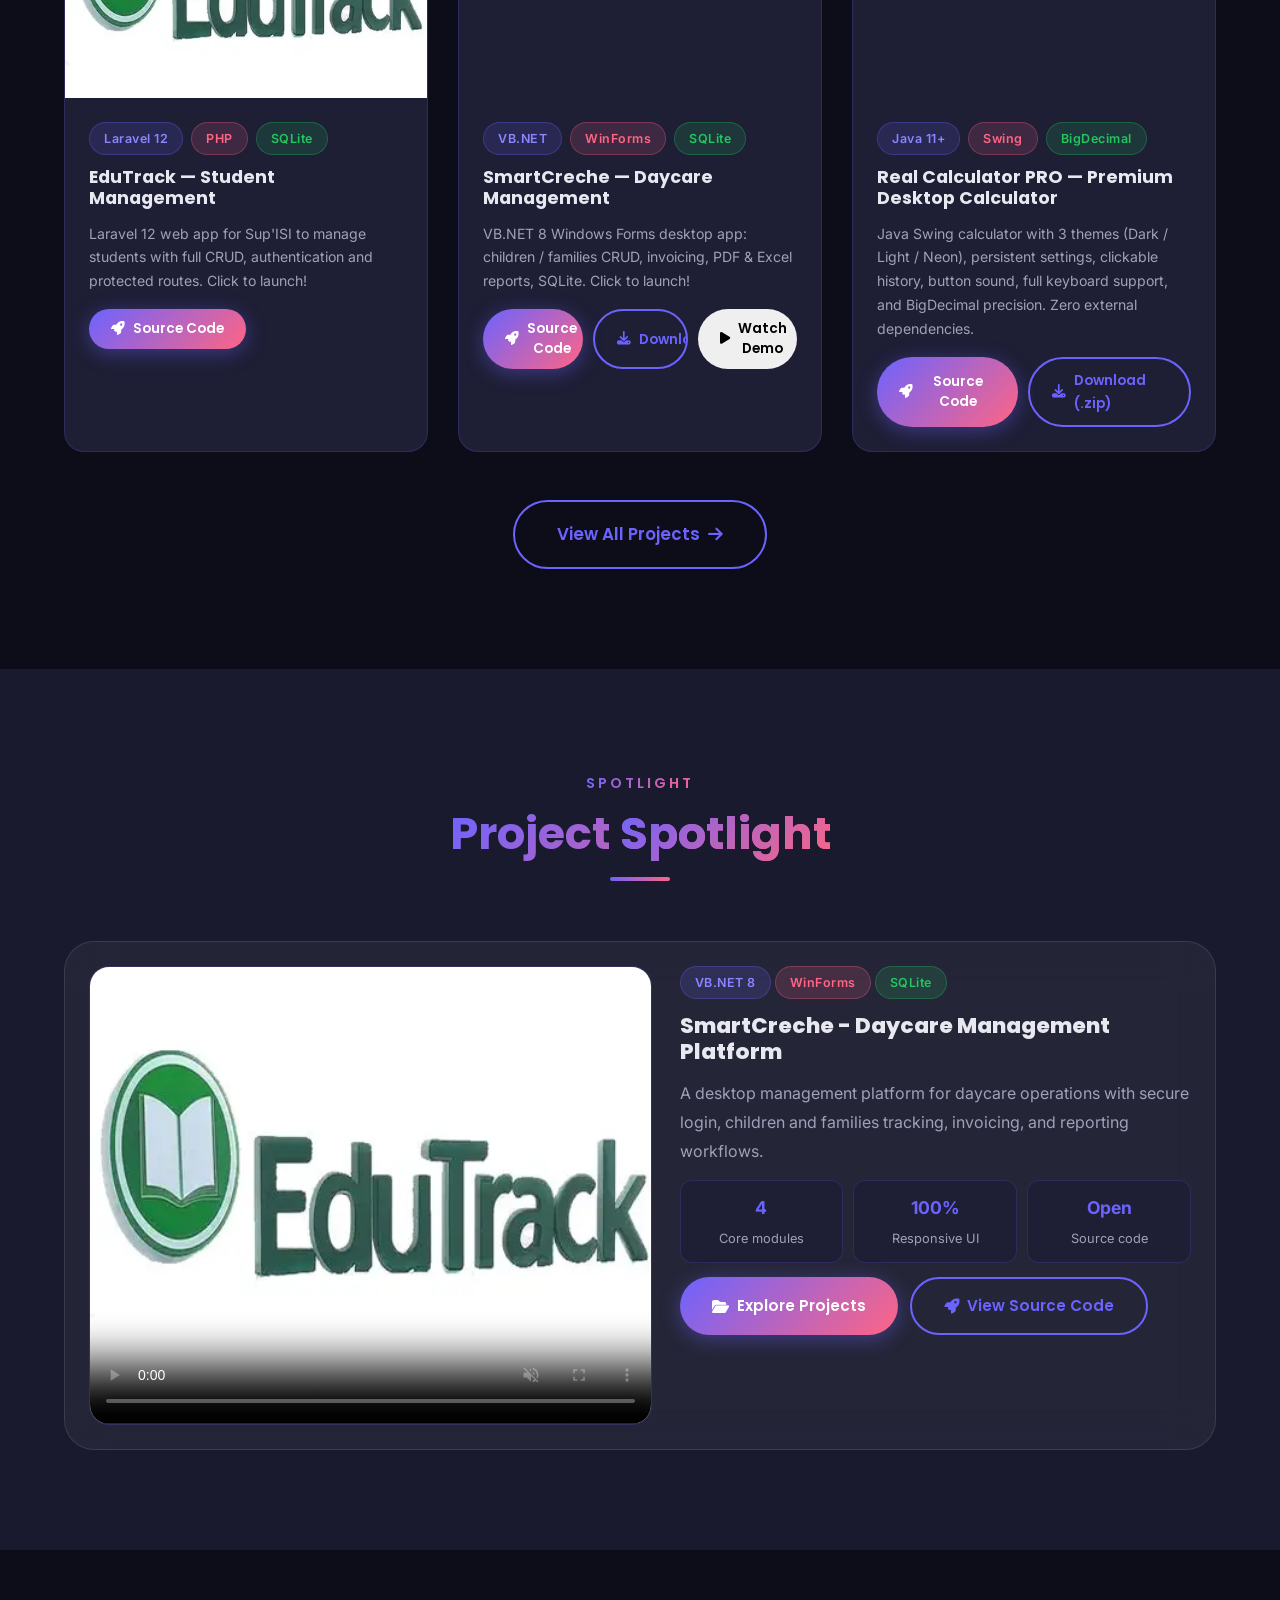
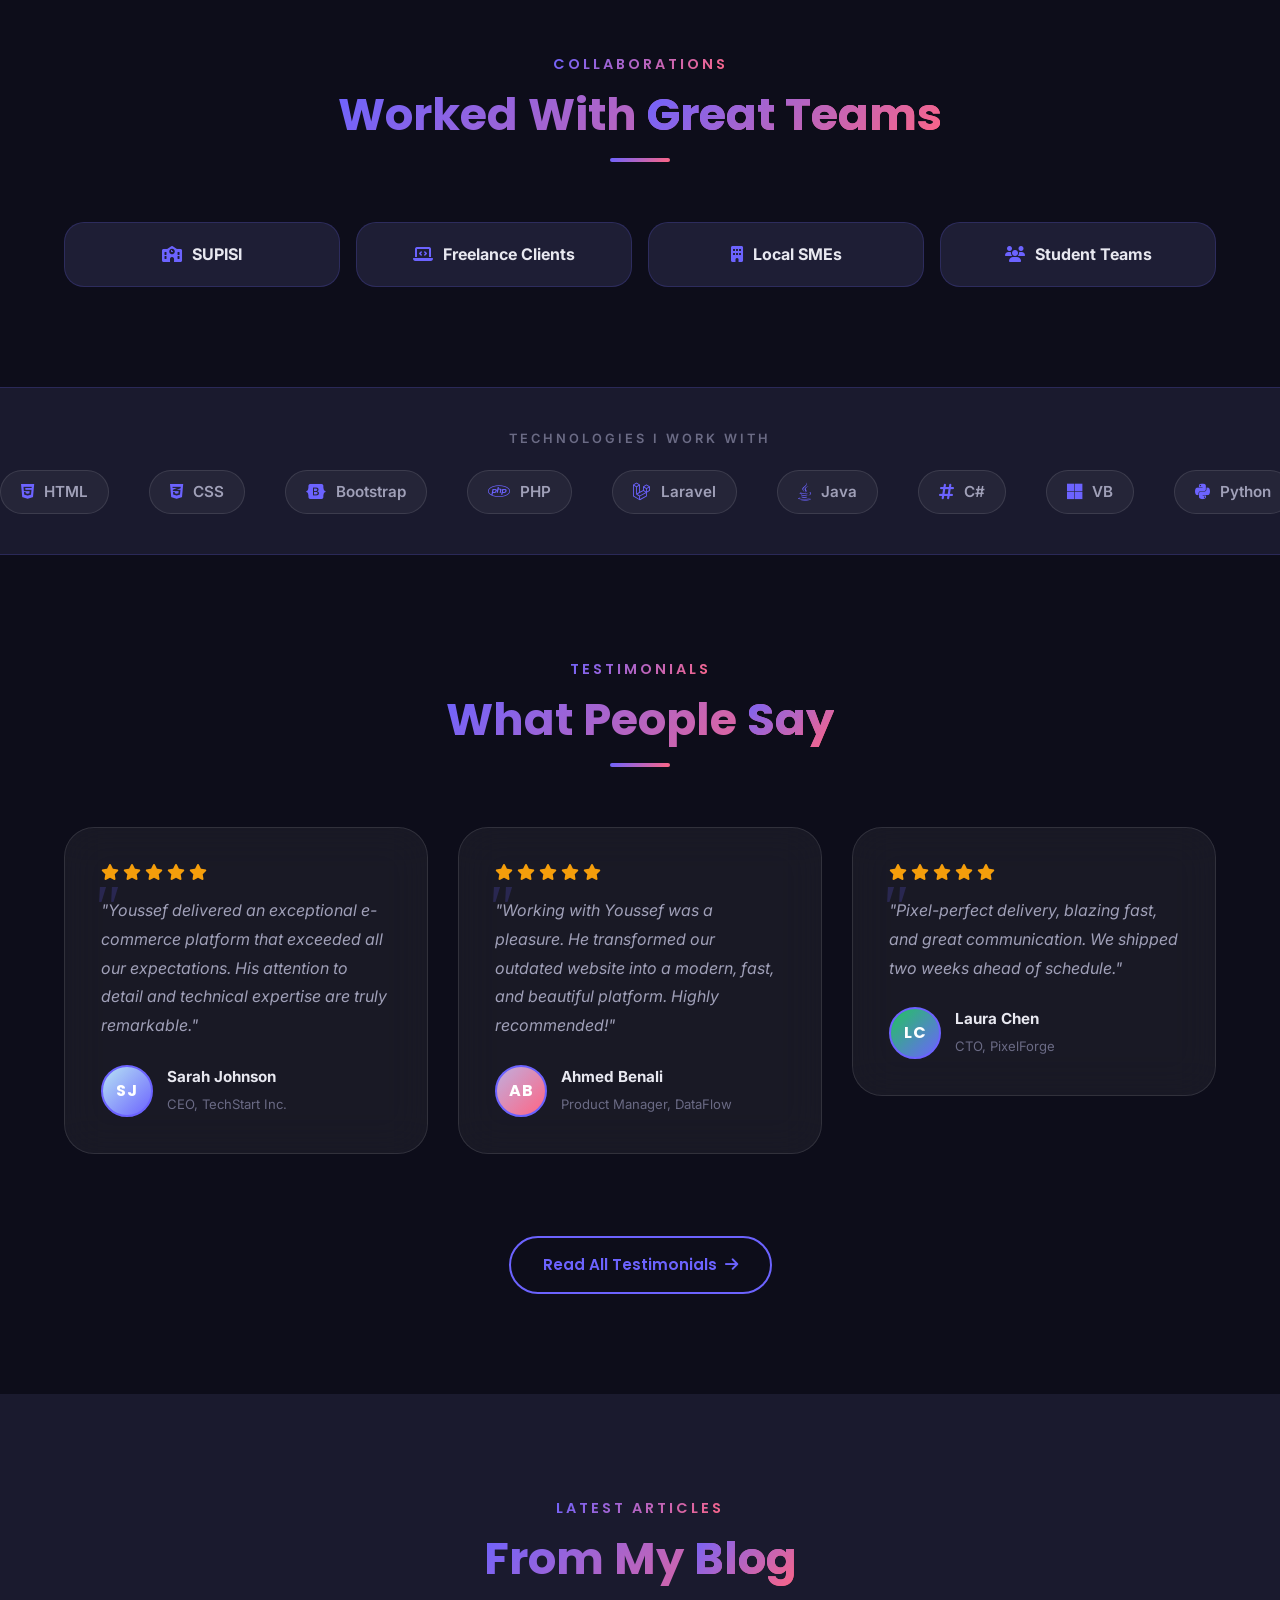
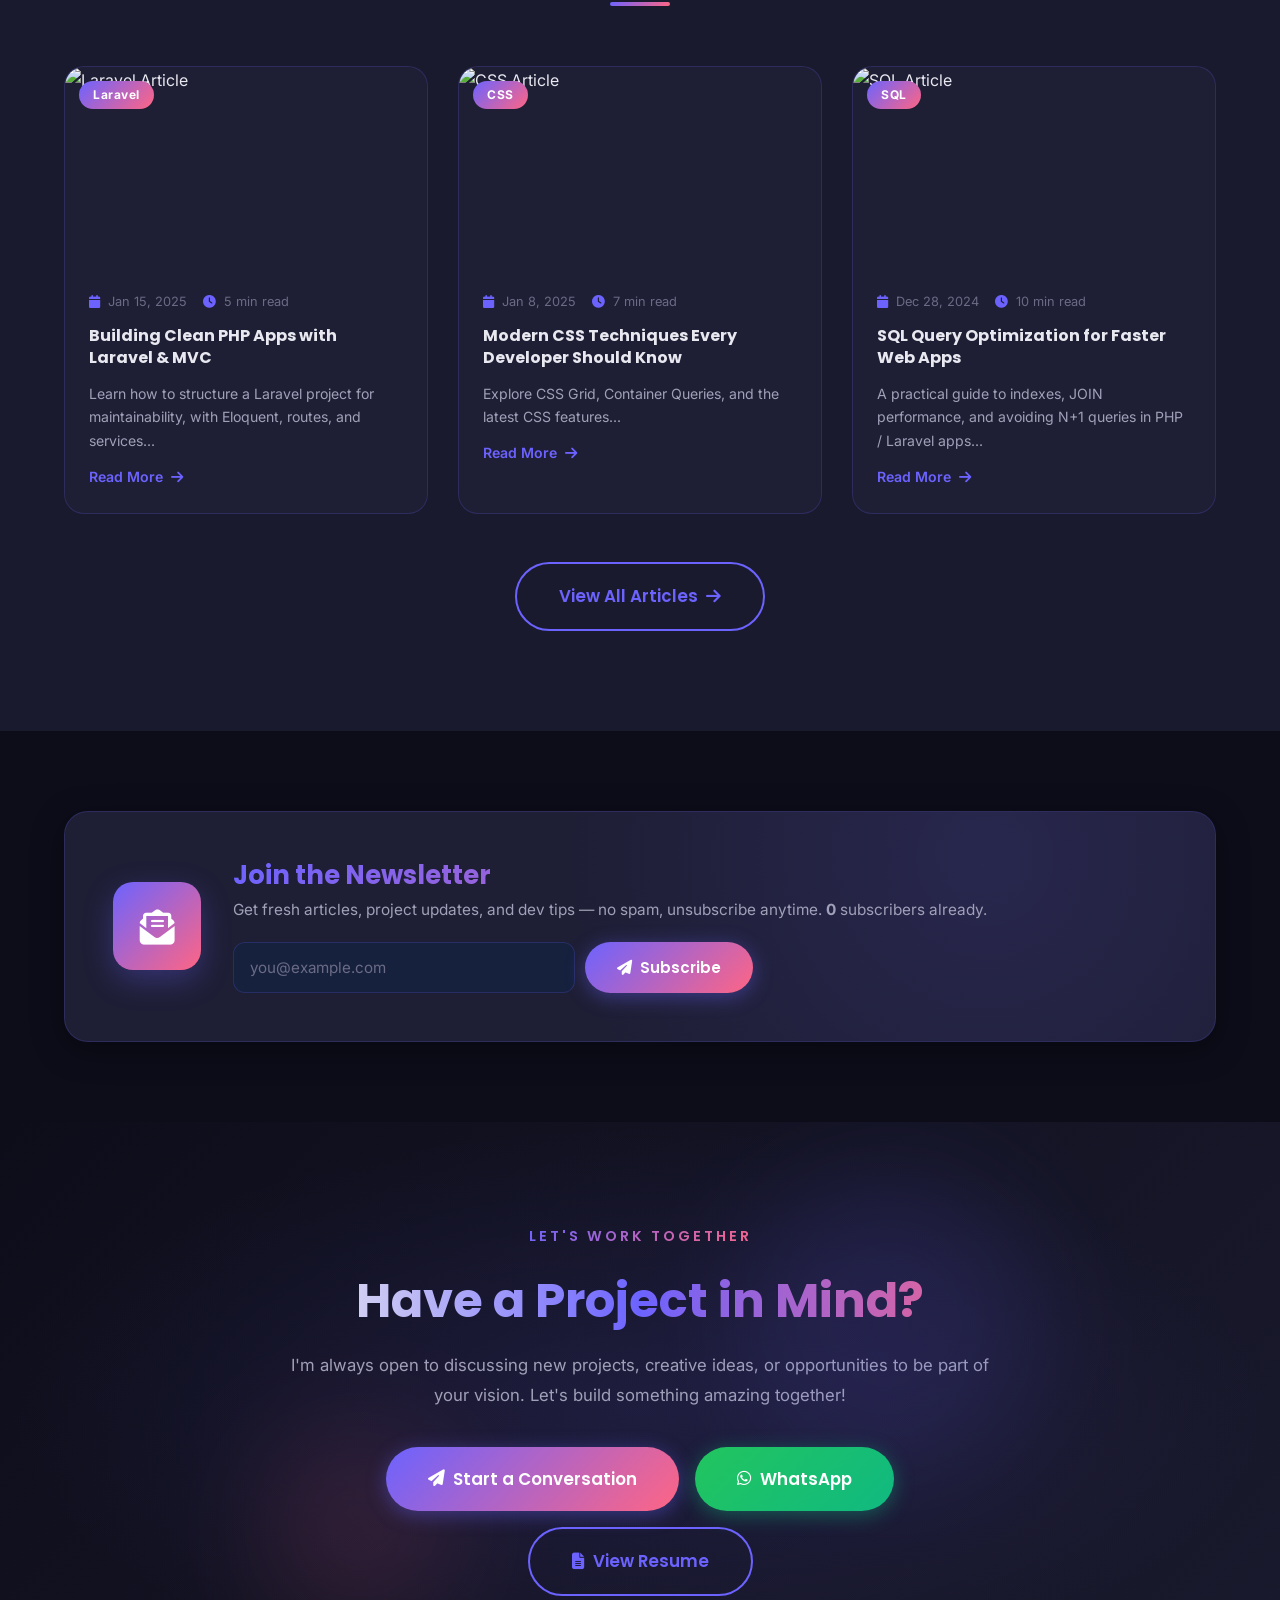
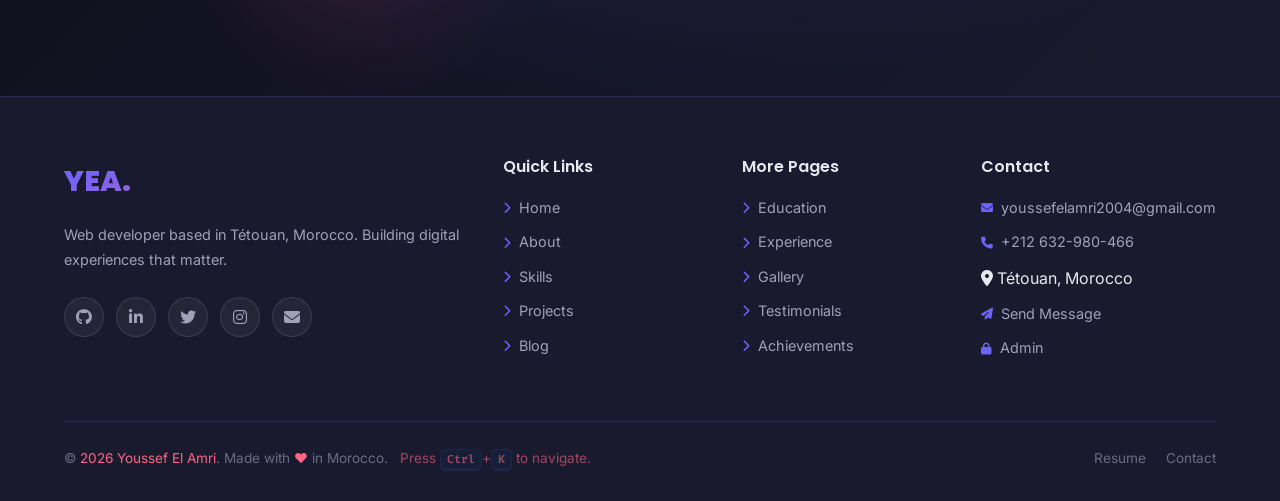
==== commit 83f411c0: "Align spotlight content with SmartCreche video Made-with: Cursor" ====
--- a/index.html
+++ b/index.html
@@ -701,16 +701,16 @@
         </div>
         <div class="spotlight-content">
           <div class="spotlight-badges">
-            <span class="badge badge-primary">Laravel 12</span>
-            <span class="badge badge-accent">PHP 8.2</span>
+            <span class="badge badge-primary">VB.NET 8</span>
+            <span class="badge badge-accent">WinForms</span>
             <span class="badge badge-success">SQLite</span>
           </div>
-          <h3 data-lang="en">EduTrack - Student Management Platform</h3>
-          <h3 data-lang="fr">EduTrack - Plateforme de gestion des etudiants</h3>
-          <h3 data-lang="es">EduTrack - Plataforma de gestion de estudiantes</h3>
-          <p data-lang="en">A production-ready platform with authentication, protected routes, and clean admin workflows for school management.</p>
-          <p data-lang="fr">Une plateforme prete pour la production avec authentification, routes protegees et workflow admin clair.</p>
-          <p data-lang="es">Una plataforma lista para produccion con autenticacion, rutas protegidas y flujo admin limpio.</p>
+          <h3 data-lang="en">SmartCreche - Daycare Management Platform</h3>
+          <h3 data-lang="fr">SmartCreche - Plateforme de gestion de creche</h3>
+          <h3 data-lang="es">SmartCreche - Plataforma de gestion de guarderia</h3>
+          <p data-lang="en">A desktop management platform for daycare operations with secure login, children and families tracking, invoicing, and reporting workflows.</p>
+          <p data-lang="fr">Une plateforme desktop de gestion de creche avec connexion securisee, suivi des enfants et familles, facturation et rapports.</p>
+          <p data-lang="es">Una plataforma de escritorio para gestionar guarderia con acceso seguro, seguimiento de ninos y familias, facturacion e informes.</p>
           <div class="spotlight-kpis">
             <div><strong>4</strong><span data-lang="en">Core modules</span><span data-lang="fr">Modules cles</span><span data-lang="es">Modulos clave</span></div>
             <div><strong>100%</strong><span data-lang="en">Responsive UI</span><span data-lang="fr">UI responsive</span><span data-lang="es">UI responsive</span></div>
@@ -723,7 +723,7 @@
               <span data-lang="fr">Explorer les projets</span>
               <span data-lang="es">Explorar proyectos</span>
             </a>
-            <a href="https://github.com/Youssef-890/portfolio/tree/main" class="btn btn-outline" target="_blank" rel="noopener">
+            <a href="https://github.com/Youssef-890/portfolio/tree/main/apps/smartcreche" class="btn btn-outline" target="_blank" rel="noopener">
               <i class="fas fa-rocket"></i>
               <span data-lang="en">View Source Code</span>
               <span data-lang="fr">Voir le code source</span>
